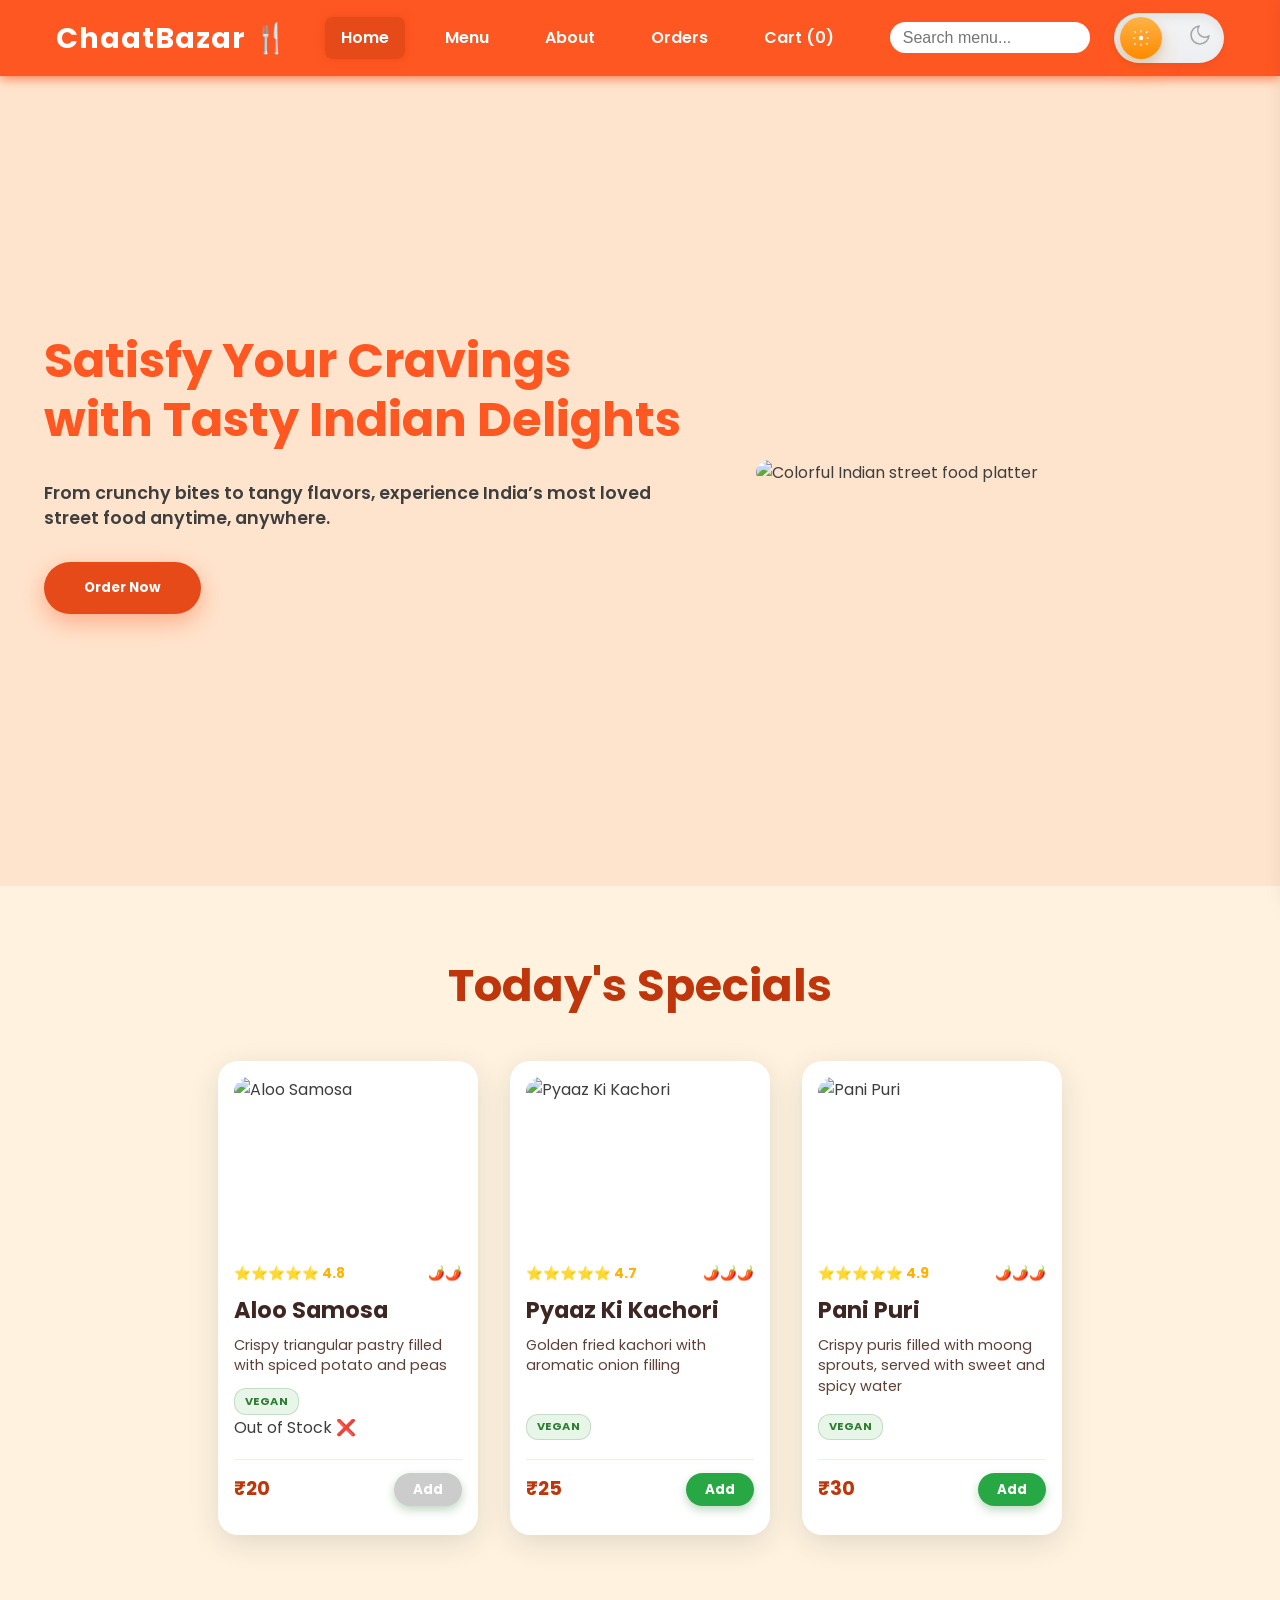
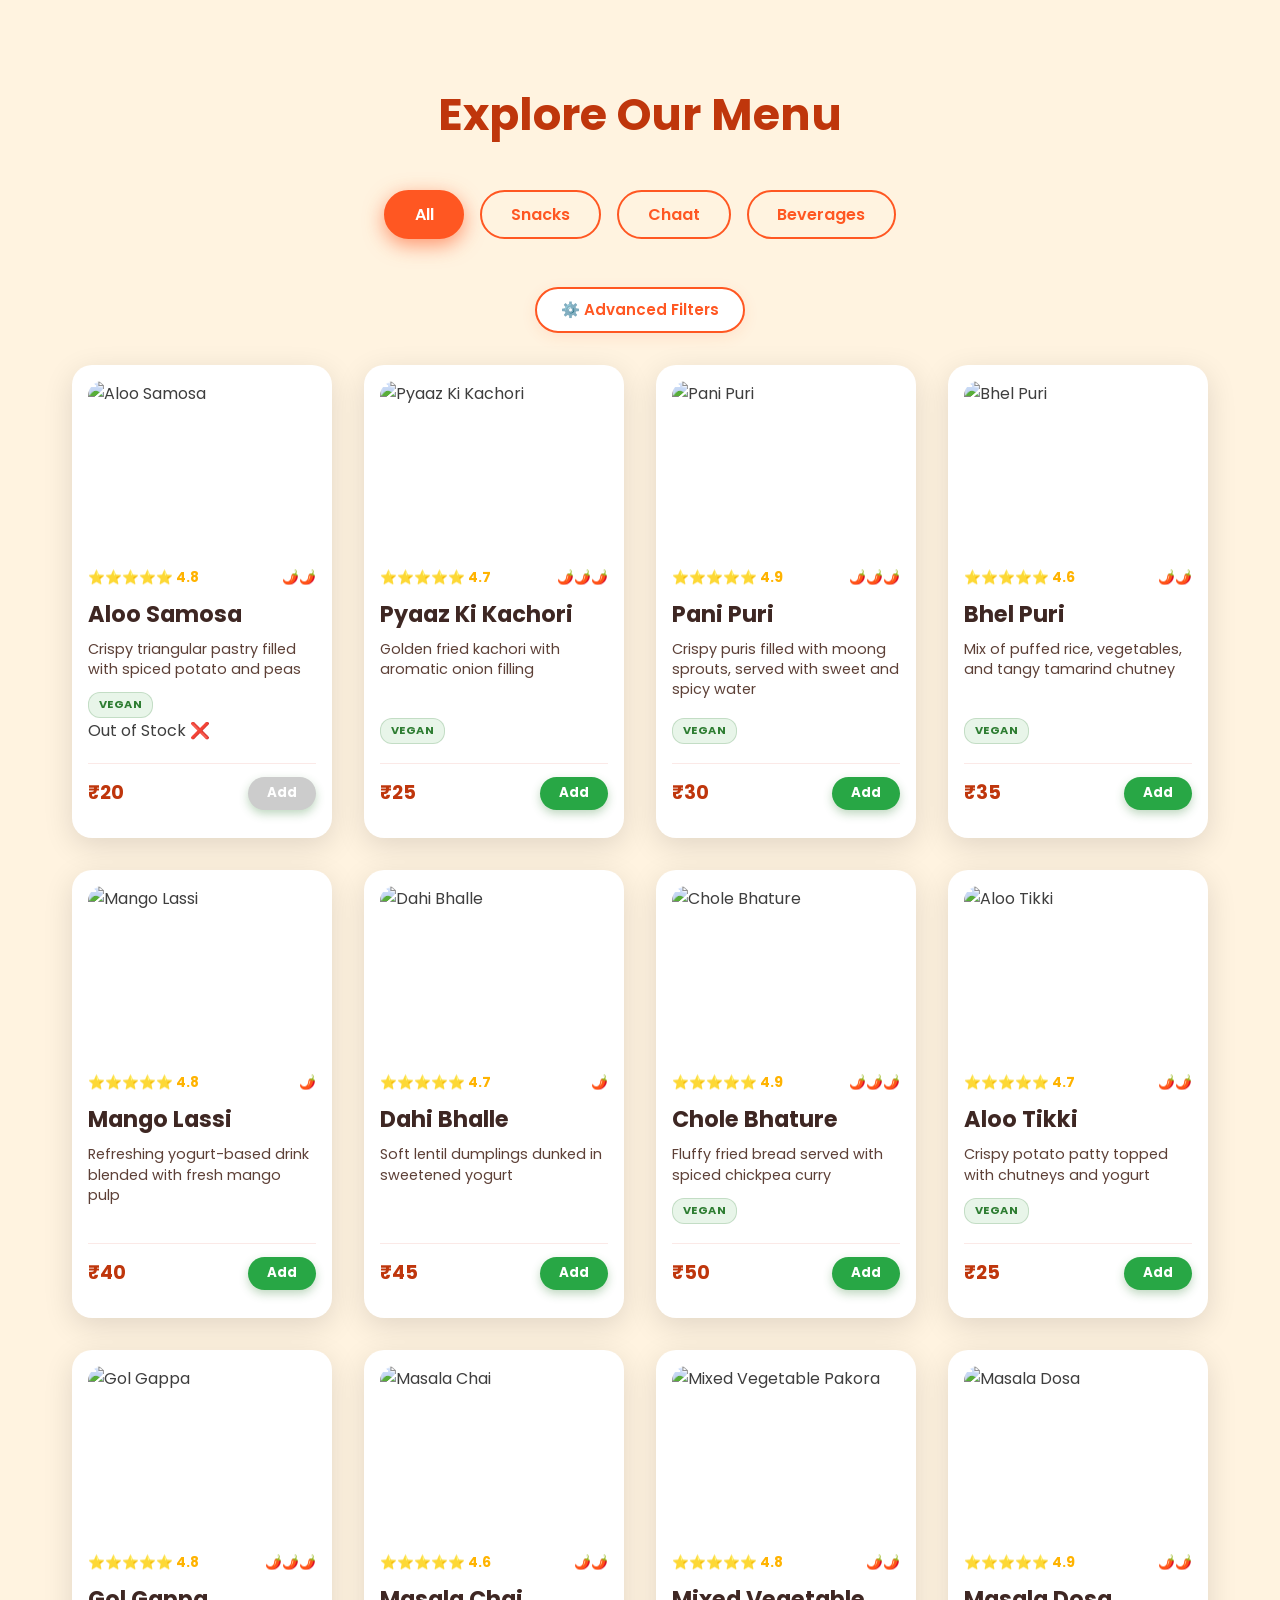
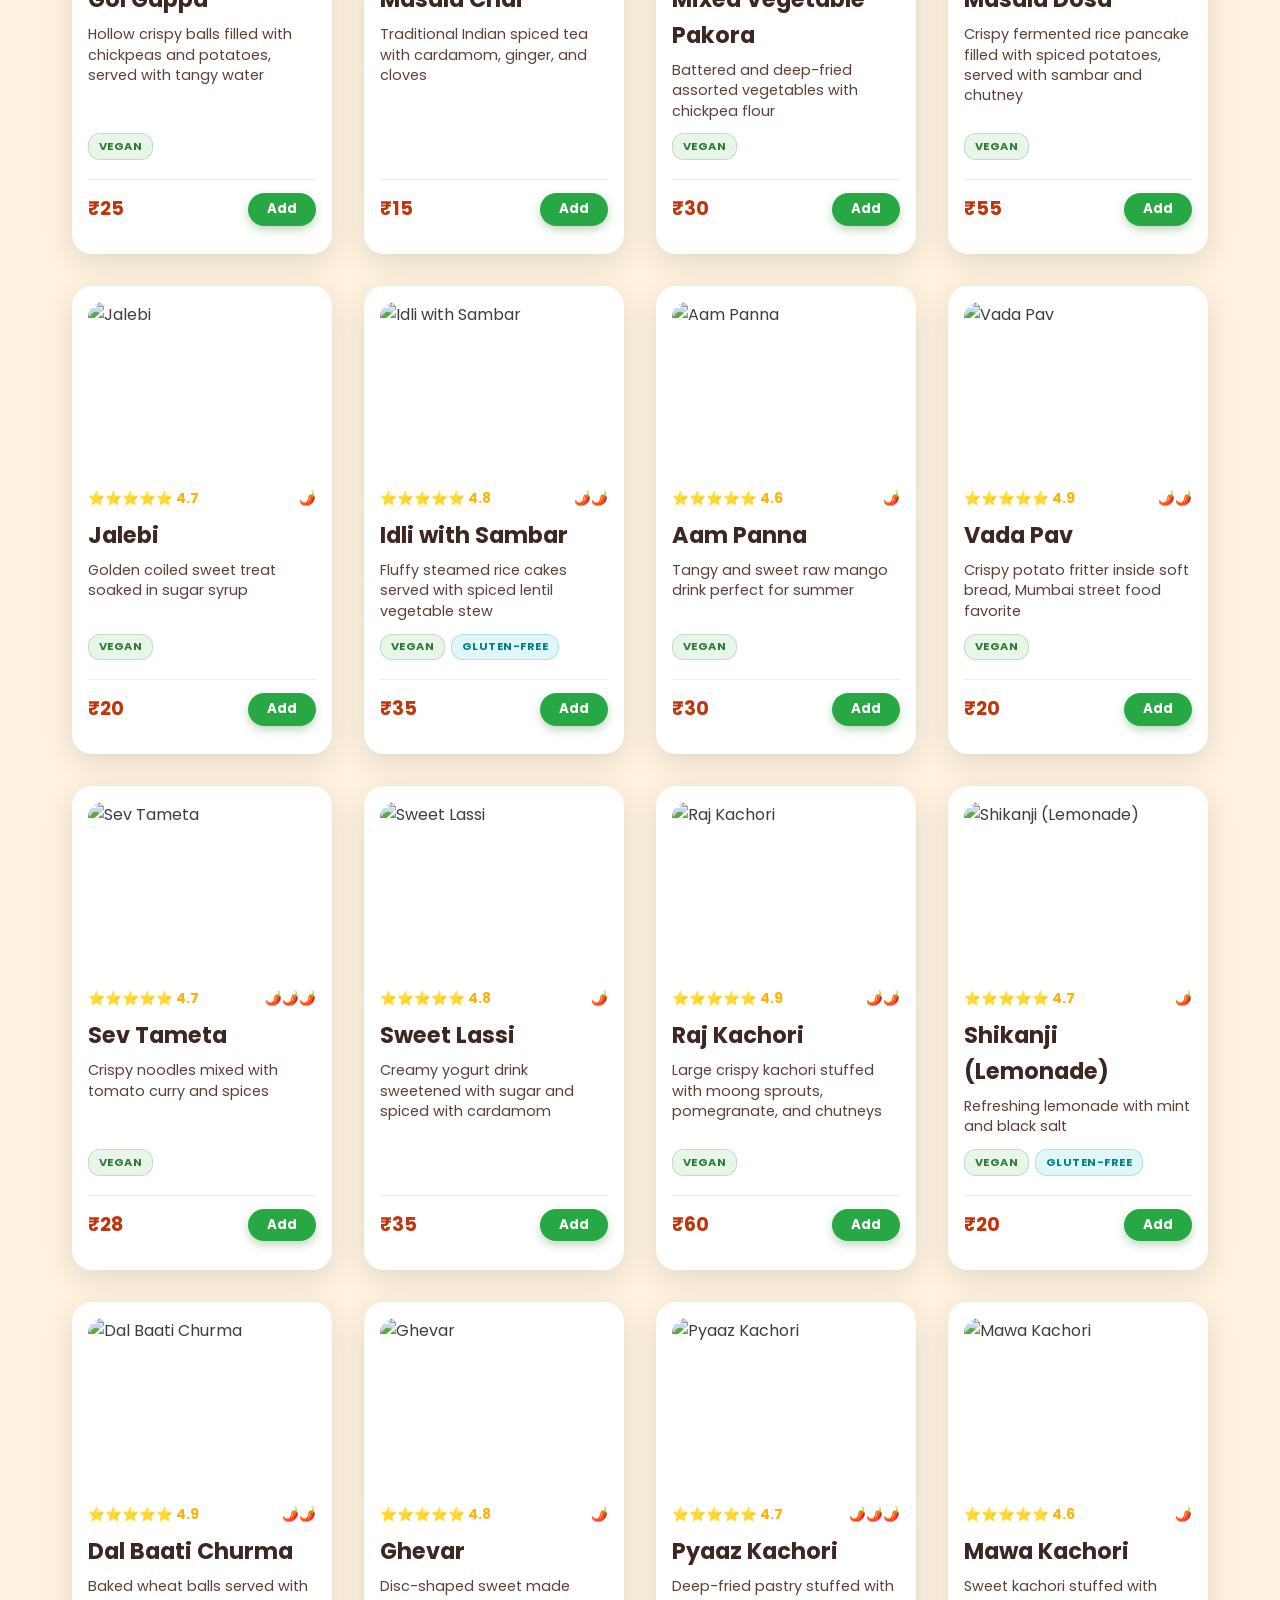
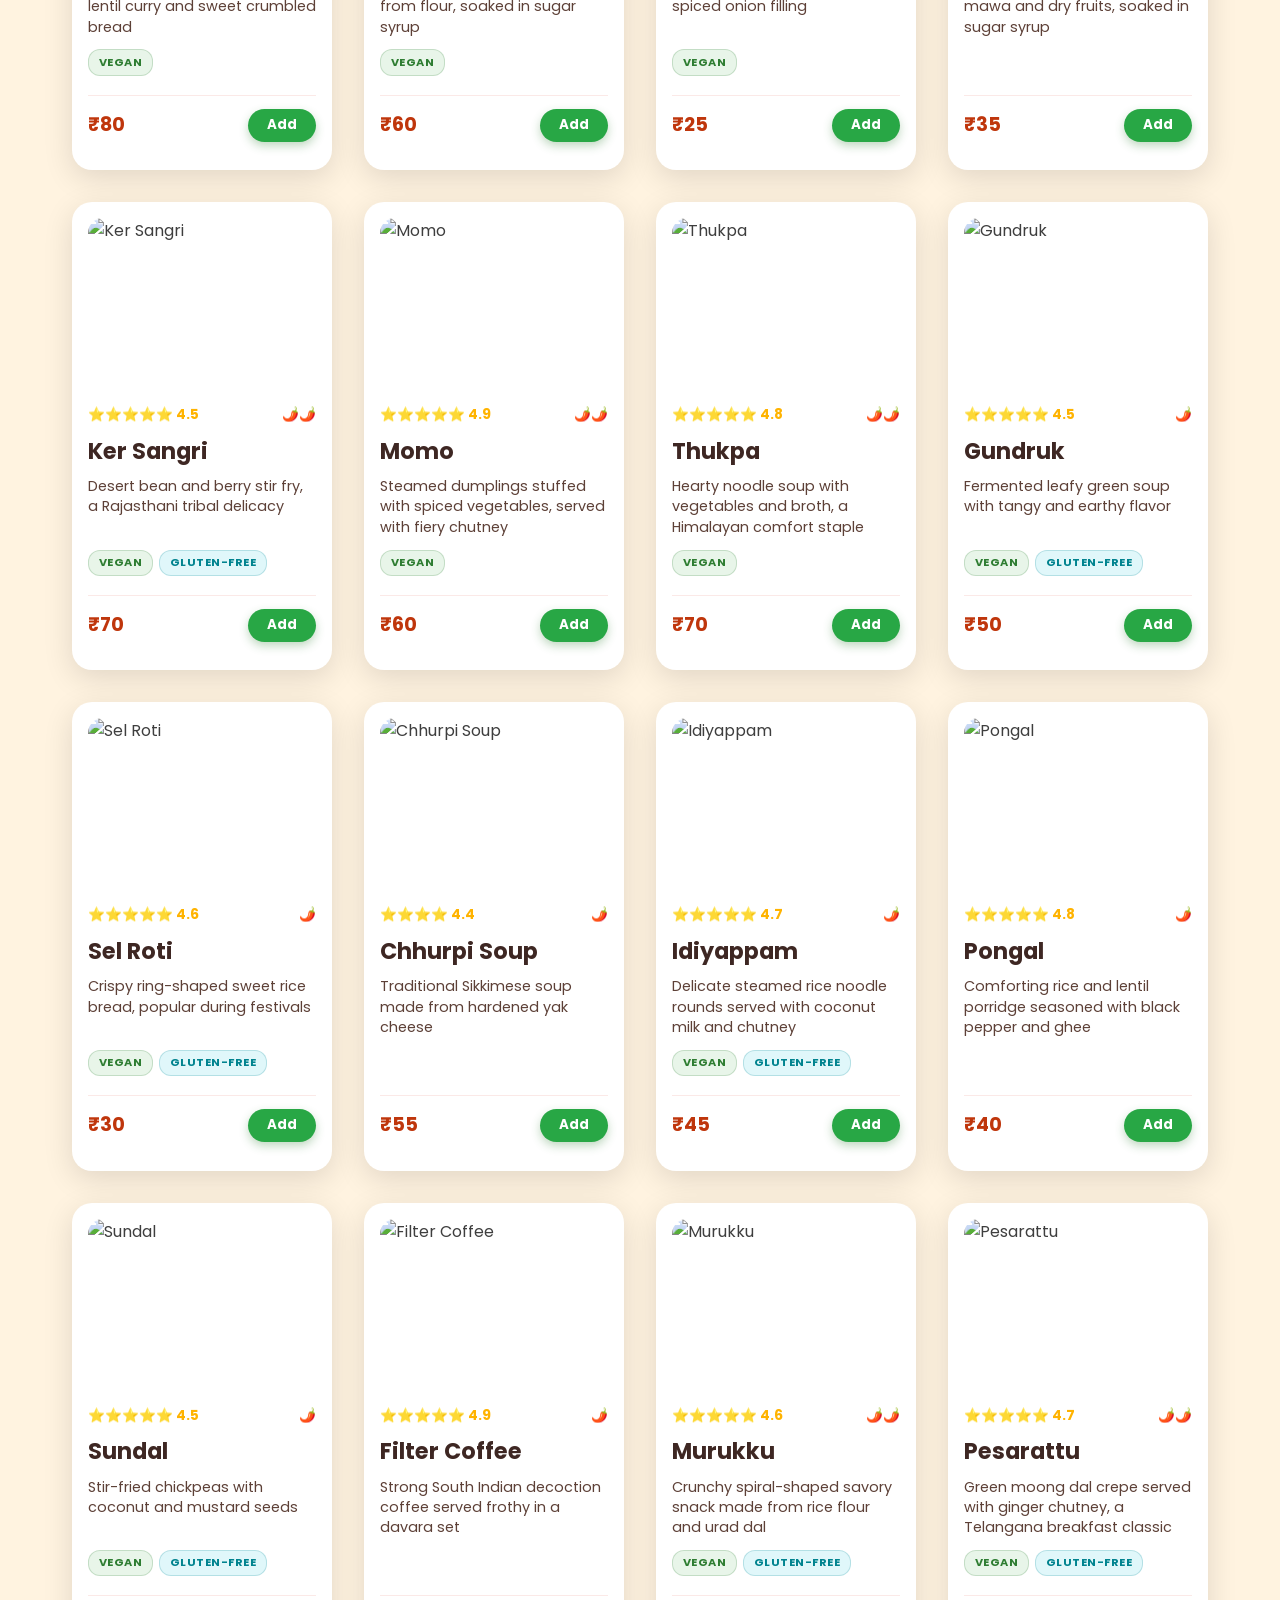
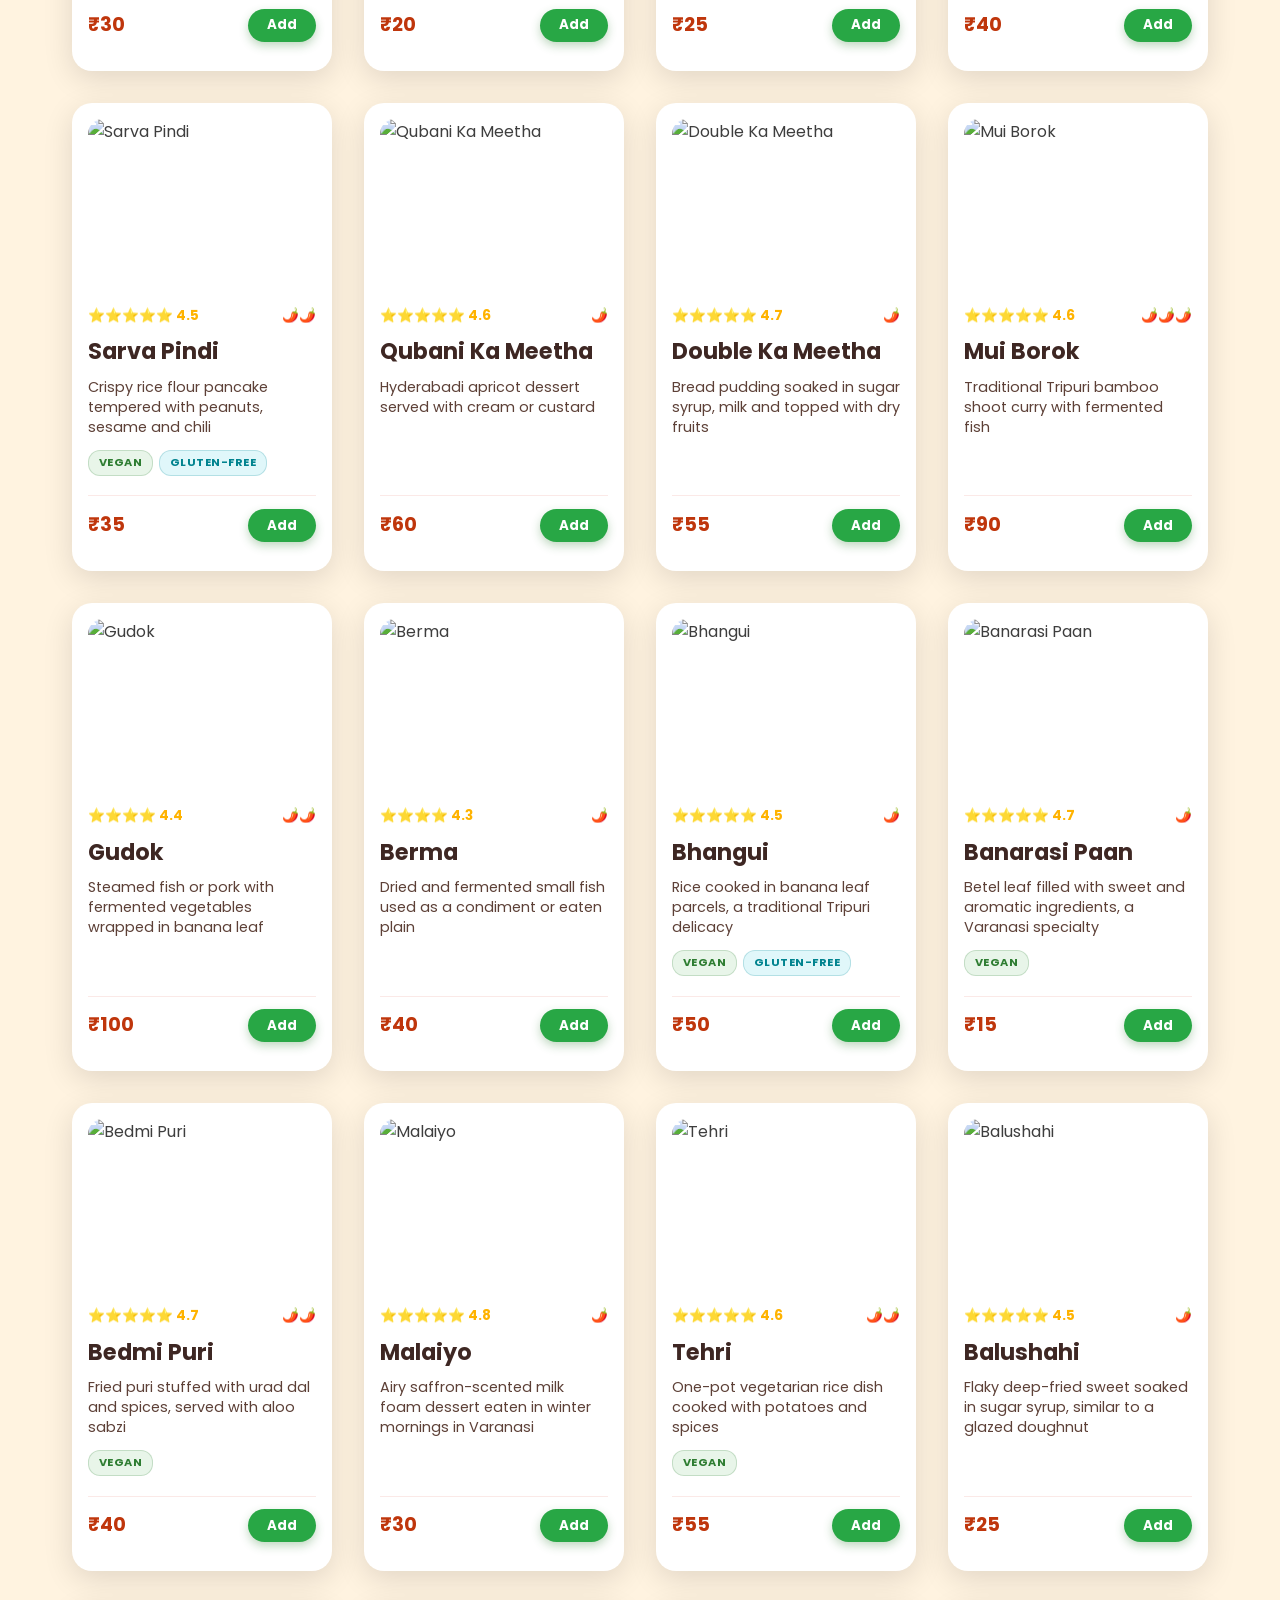
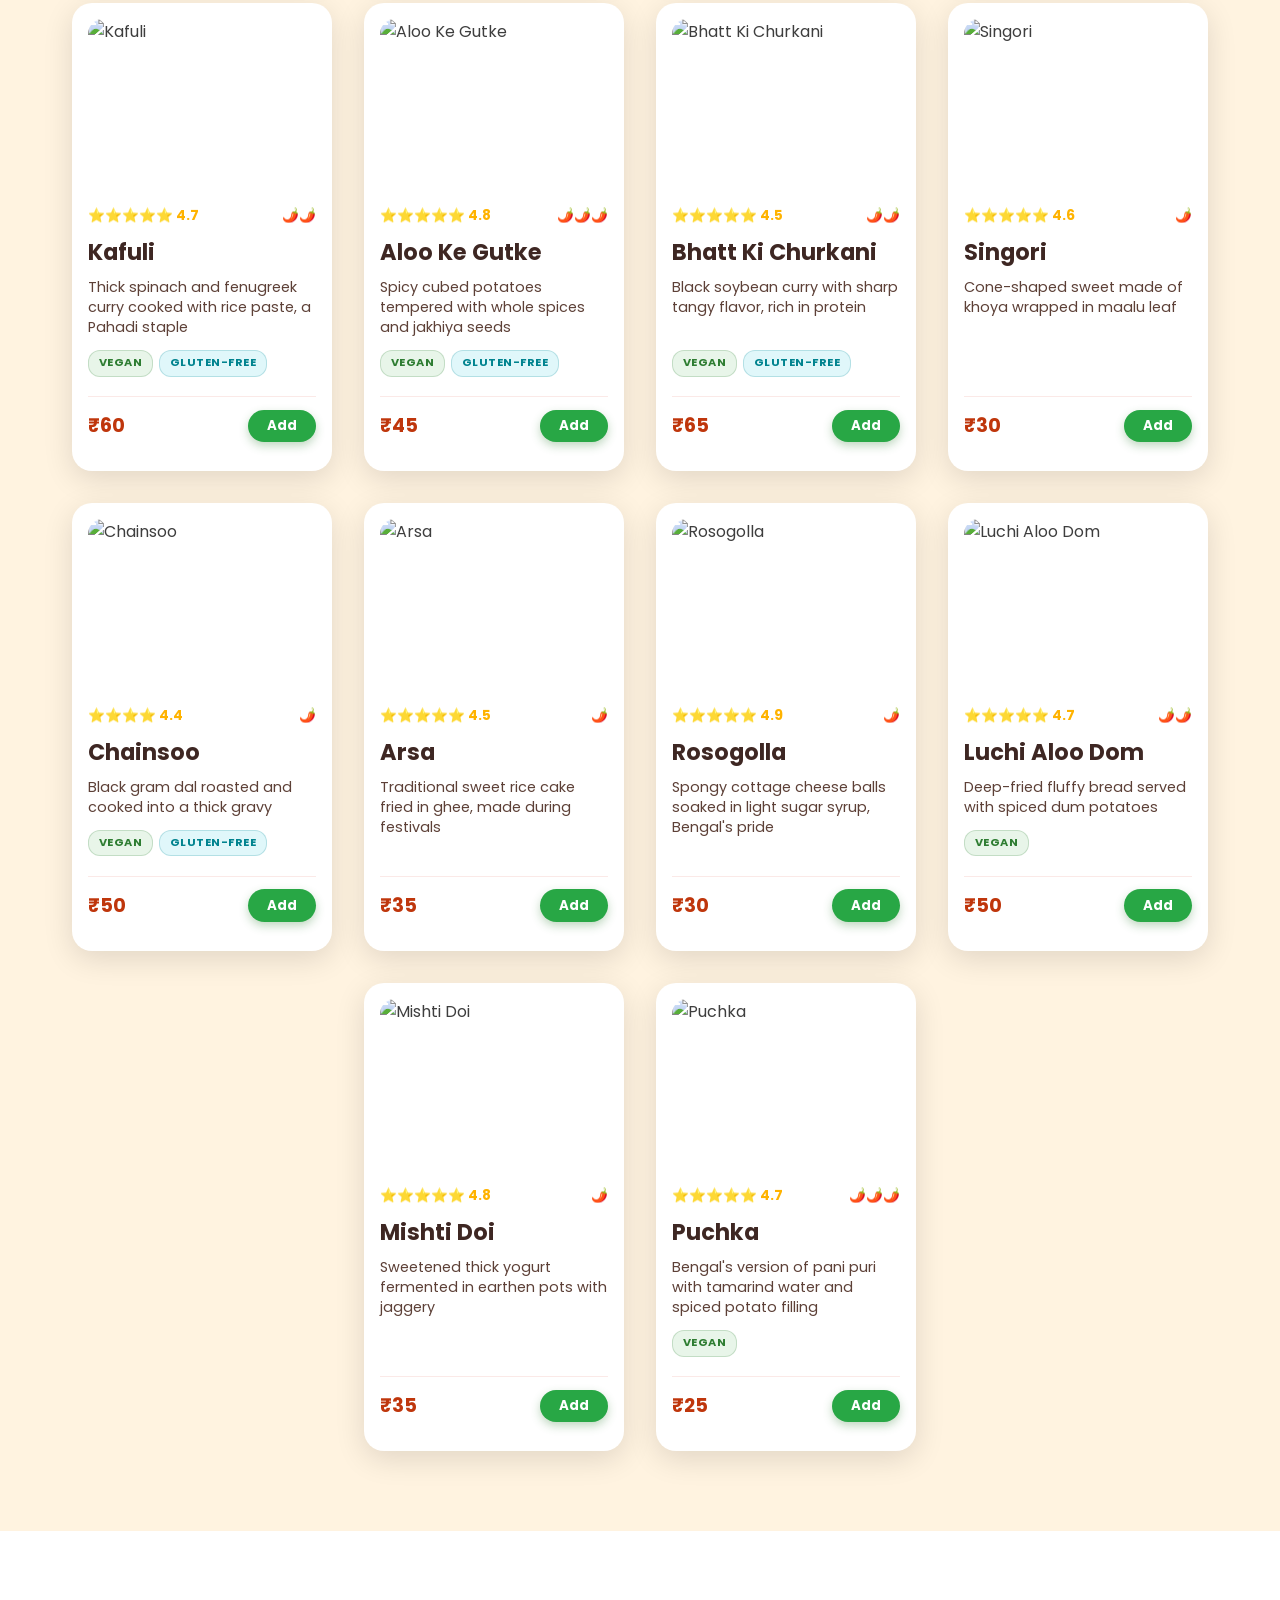
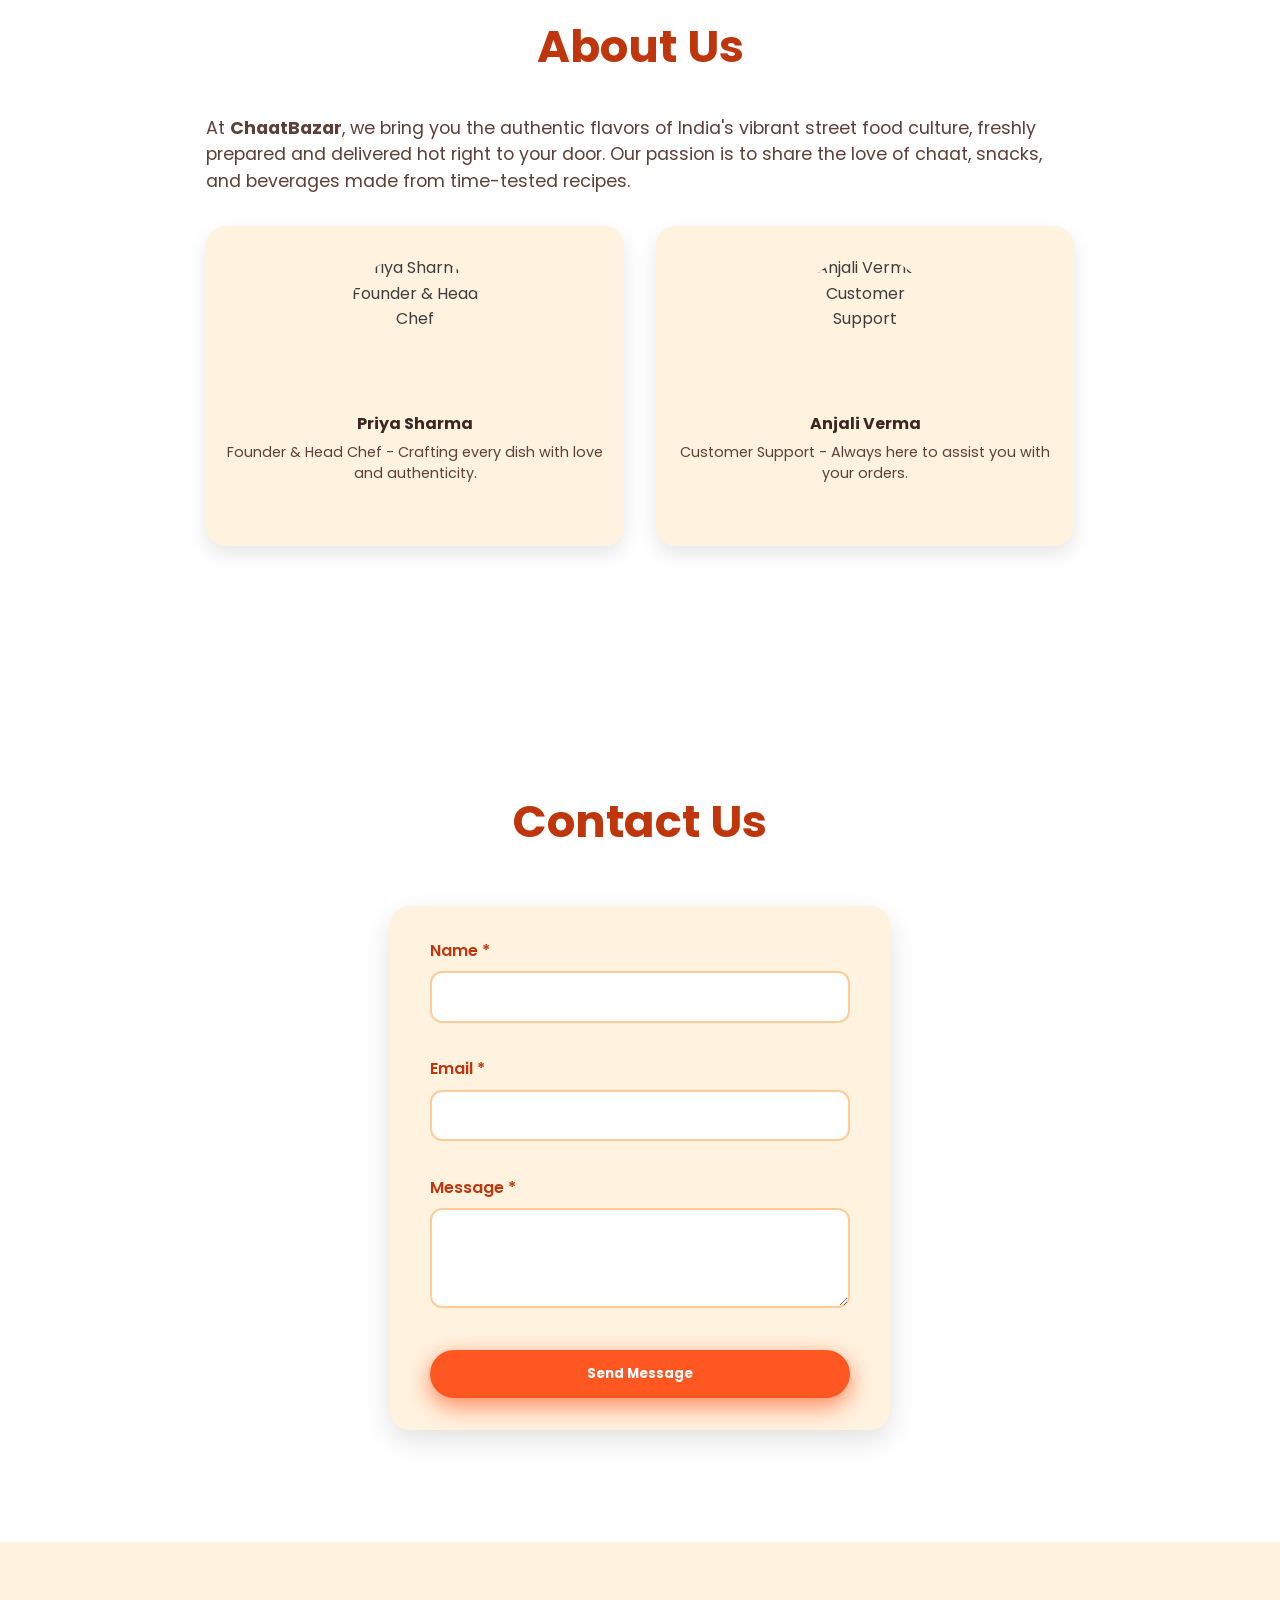
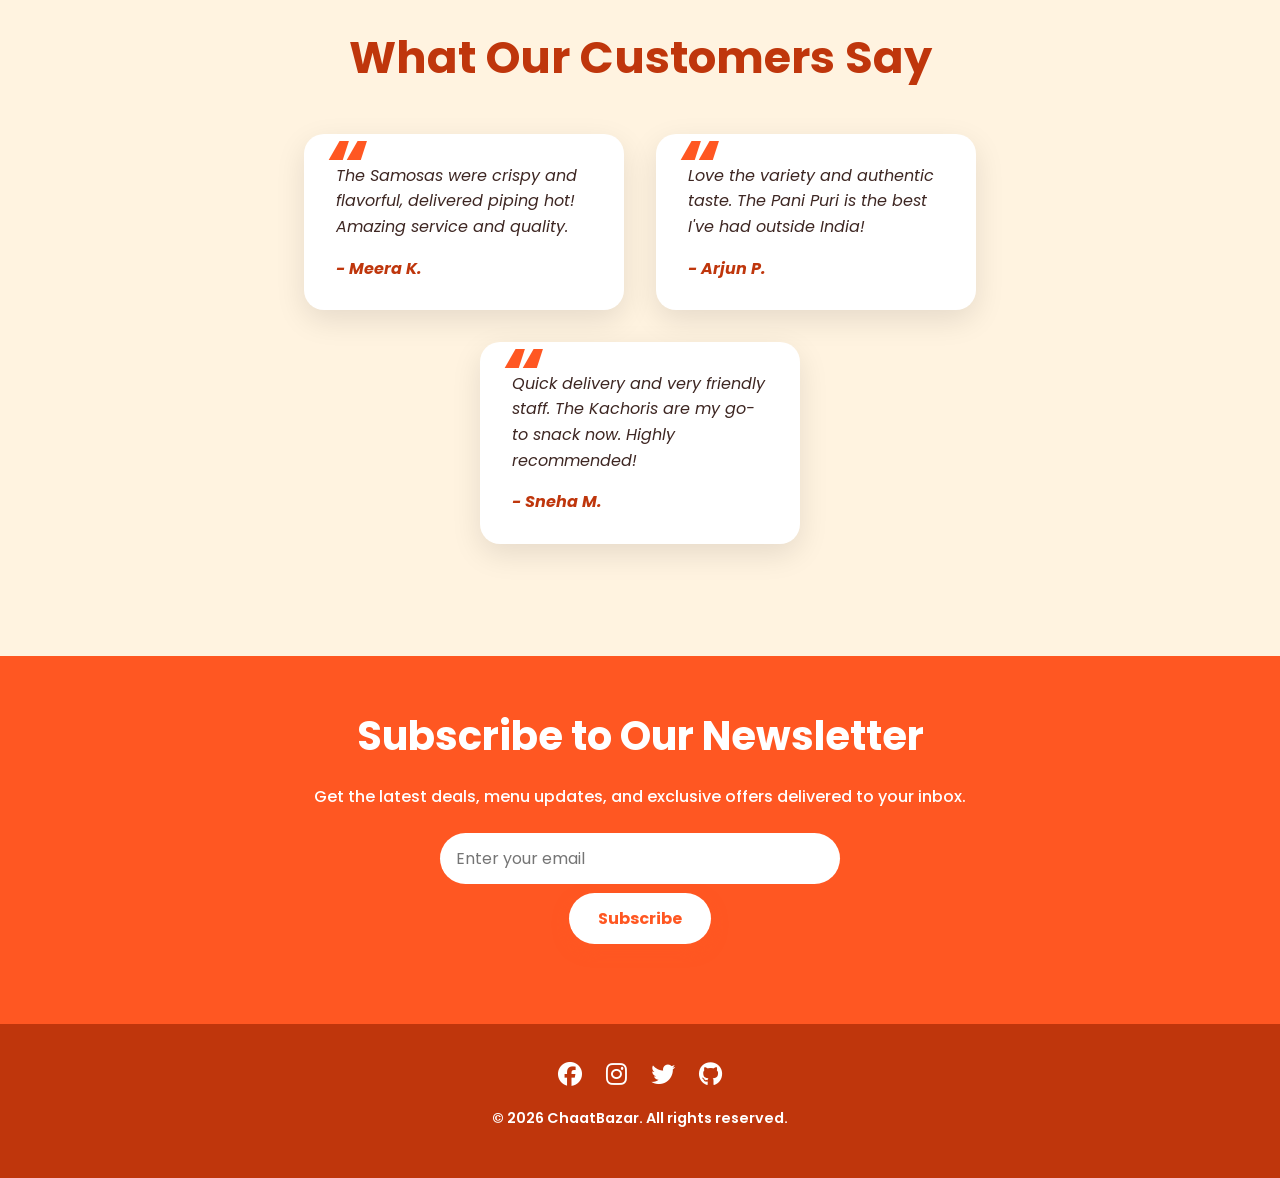
==== index.html @ f1d7cccf "feat: add theme toggle button and functionality for dark/light mode" ====
<!DOCTYPE html>
<html lang="en">
<head>
  <meta charset="UTF-8" />
  <meta name="viewport" content="width=device-width, initial-scale=1" />
  <title>ChaatBazar 🍴 | Authentic Indian Street Food Delivered Hot</title>
  
  <!-- Google Fonts -->
  <link href="https://fonts.googleapis.com/css2?family=Poppins:wght@400;600;700&display=swap" rel="stylesheet" />
  <link rel="stylesheet" href="https://cdnjs.cloudflare.com/ajax/libs/font-awesome/6.5.1/css/all.min.css" />
  <link rel="stylesheet" href="css/style.css">
  <link rel="icon" href="favicon.png" type="image/png" />
</head>
<body>

<!-- Header & Navigation -->
<header>
  <div class="header-inner container" role="banner">
    <a href="#" class="logo" aria-label="ChaatBazar Home">ChaatBazar 🍴</a>
    <nav role="navigation" aria-label="Primary Navigation">
      <a href="#hero" class="nav-link active" tabindex="0">Home</a>
      <div class="dropdown" tabindex="0" aria-haspopup="true" aria-expanded="false">
        <a href="menu.html" class="dropdown-toggle nav-link">Menu</a>
        <div class="dropdown-menu" role="menu" aria-label="Menu Categories">
          <a href="#specials" role="menuitem" tabindex="-1" class="menu-filter" data-filter="Specials">Specials</a>
          <a href="#menu" role="menuitem" tabindex="-1" class="menu-filter" data-filter="Snacks">Snacks</a>
          <a href="#menu" role="menuitem" tabindex="-1" class="menu-filter" data-filter="Chaat">Chaat</a>
          <a href="#menu" role="menuitem" tabindex="-1" class="menu-filter" data-filter="Beverages">Beverages</a>
          <a href="#menu" role="menuitem" tabindex="-1" class="menu-filter" data-filter="All">All</a>
        </div>
      </div>
      <a href="#about" class="nav-link">About</a>
      <a href="orders.html" class="nav-link">Orders</a>
      <a href="#cart-sidebar" class="nav-link" id="cart-open-btn" aria-label="Open Cart">Cart (<span id="cart-count">0</span>)</a>
      <div class="search-bar" role="search">
        <input type="search" placeholder="Search menu..." aria-label="Search menu" id="search-input" autocomplete="off" />
        <button aria-label="Search" id="search-btn"></button>
        <div class="search-suggestions" id="search-suggestions" style="display: none;"></div>
      </div>
  <button id="theme-toggle" class="theme-toggle" aria-pressed="false" title="Toggle theme">
    <span class="theme-knob" aria-hidden="true">
      <!-- Sun icon (visible inside knob when light mode) -->
      <svg width="18" height="18" viewBox="0 0 24 24" fill="none" xmlns="http://www.w3.org/2000/svg" aria-hidden="true">
        <path d="M12 4V2M12 22v-2M4.93 4.93L3.51 3.51M20.49 20.49l-1.42-1.42M4 12H2M22 12h-2M4.93 19.07l-1.42 1.42M20.49 3.51l-1.42 1.42" stroke="#fff" stroke-width="1.4" stroke-linecap="round" stroke-linejoin="round"/>
        <circle cx="12" cy="12" r="3" fill="#fff" />
      </svg>
    </span>
    <span class="theme-icon-moon" aria-hidden="true">
      <!-- Moon outline shown at the right side of the pill -->
      <svg width="24" height="24" viewBox="0 0 24 24" fill="none" xmlns="http://www.w3.org/2000/svg" aria-hidden="true">
        <path d="M21 12.79A9 9 0 1111.21 3 7 7 0 0021 12.79z" stroke="#9aa0a6" stroke-width="1.6" stroke-linecap="round" stroke-linejoin="round"/>
      </svg>
    </span>
  </button>
    </nav>
  </div>
</header>

<!-- Hero Section -->
<section id="hero" class="hero" role="region" aria-label="Hero Section">
  <div class="hero-content">
    <h1>Satisfy Your Cravings with Tasty Indian Delights</h1>
    <p>From crunchy bites to tangy flavors, experience India’s most loved street food anytime, anywhere.</p>
    <button class="btn-primary" id="order-now-btn" aria-haspopup="true" aria-controls="menu">Order Now</button>
  </div>
  <div class="hero-image" aria-hidden="true">
    <img src="img/nbG_img.png" alt="Colorful Indian street food platter" />
  </div>
</section>

<!-- Specials Section -->
<section id="specials" class="specials" role="region" aria-label="Today's Specials">
  <h2 class="section-title">Today's Specials</h2>
  <div class="cards" id="specials-cards">
    <!-- Special cards will be injected here -->
  </div>
</section>

<!-- Recently Viewed Section -->
<section id="recently-viewed" class="recently-viewed" role="region" aria-label="Recently Viewed Items" style="display: none;">
  <h2 class="section-title">Recently Viewed</h2>
  <div class="cards" id="recently-viewed-cards">
    <!-- Recently viewed cards will be injected here -->
  </div>
</section>

<!-- Menu Section -->
<section id="menu" class="menu" role="region" aria-label="Full Menu">
  <h2 class="section-title">Explore Our Menu</h2>
  <div class="filter-buttons" role="toolbar" aria-label="Filter menu categories">
    <button class="filter-btn active" data-filter="All" aria-pressed="true">All</button>
    <button class="filter-btn" data-filter="Snacks" aria-pressed="false">Snacks</button>
    <button class="filter-btn" data-filter="Chaat" aria-pressed="false">Chaat</button>
    <button class="filter-btn" data-filter="Beverages" aria-pressed="false">Beverages</button>
  </div>

  <div class="filter-toggle-container">
    <button class="btn-filter-toggle" id="filter-toggle-btn" aria-expanded="false" aria-controls="advanced-filters">
      <span>⚙️ Advanced Filters</span>
    </button>
  </div>

  <div class="advanced-filters" id="advanced-filters" style="display: none;">
    <div class="filter-grid">
      <!-- Price Range Slider -->
      <div class="filter-group">
        <label for="price-range-slider">Max Price: <span id="price-slider-val">₹100</span></label>
        <input type="range" id="price-range-slider" min="10" max="100" step="5" value="100" aria-valuemin="10" aria-valuemax="100" aria-valuenow="100" />
      </div>

      <!-- Spice Level Selector -->
      <div class="filter-group">
        <label for="spice-level-select">Spice Level</label>
        <select id="spice-level-select">
          <option value="All">All Spice Levels</option>
          <option value="Low">🌶️ Low</option>
          <option value="Medium">🌶️🌶️ Medium</option>
          <option value="High">🌶️🌶️🌶️ High</option>
        </select>
      </div>

      <!-- Rating Selector -->
      <div class="filter-group">
        <label for="rating-select">Minimum Rating</label>
        <select id="rating-select">
          <option value="All">All Ratings</option>
          <option value="4.6">⭐ 4.6+ Stars</option>
          <option value="4.8">⭐⭐ 4.8+ Stars</option>
          <option value="4.9">⭐⭐⭐ 4.9+ Stars</option>
        </select>
      </div>

      <!-- Dietary Preferences -->
      <div class="filter-group dietary-group">
        <label>Dietary Preferences</label>
        <div class="checkbox-container">
          <label class="custom-checkbox">
            <input type="checkbox" id="dietary-vegan" />
            <span class="checkbox-label">🌱 Vegan</span>
          </label>
          <label class="custom-checkbox">
            <input type="checkbox" id="dietary-gf" />
            <span class="checkbox-label">🌾 Gluten-Free</span>
          </label>
        </div>
      </div>
    </div>
    
    <!-- Reset Filters Button -->
    <div class="filter-actions">
      <button class="btn-reset-filters" id="reset-filters-btn">Reset All Filters</button>
    </div>
  </div>
  <div class="cards" id="menu-cards" aria-live="polite" aria-relevant="additions removals">
    <!-- Menu cards injected here -->
  </div>
</section>

<!-- About Section -->
<!-- About Section -->
<section id="about" class="about" role="region" aria-label="About ChaatBazar">
  <div class="container">
    <h2>About Us</h2>
    <p>At <strong>ChaatBazar</strong>, we bring you the authentic flavors of India's vibrant street food culture, freshly prepared and delivered hot right to your door. Our passion is to share the love of chaat, snacks, and beverages made from time-tested recipes.</p>

    <div class="team" aria-label="Meet our team">

      <article class="team-member" tabindex="0">
        <div class="team-member-inner">

          <div class="team-member-front">
            <img src="https://randomuser.me/api/portraits/women/68.jpg" alt="Priya Sharma - Founder & Head Chef" />
            <h4>Priya Sharma</h4>
            <p>Founder & Head Chef - Crafting every dish with love and authenticity.</p>
          </div>

          <div class="team-member-back">
            <h4>About Priya</h4>
            <p>10+ years of culinary expertise specializing in authentic Indian street food and handcrafted signature recipes.</p>
          </div>

        </div>
      </article>

      <article class="team-member" tabindex="0">
        <div class="team-member-inner">

          <div class="team-member-front">
            <img src="https://randomuser.me/api/portraits/women/45.jpg" alt="Anjali Verma - Customer Support" />
            <h4>Anjali Verma</h4>
            <p>Customer Support - Always here to assist you with your orders.</p>
          </div>

          <div class="team-member-back">
            <h4>About Anjali</h4>
            <p>Ensures smooth customer experience, quick assistance, and seamless order support from start to finish.</p>
          </div>

        </div>
      </article>

    </div>
  </div>
</section>

<!-- Contact Section -->
<section class="contact" role="region" aria-label="Contact Us">
  <div class="container">
    <h2>Contact Us</h2>
    <form class="contact-form" id="contact-form" novalidate aria-label="Contact Form">
      <label for="name">Name <span class="required">*</span></label>
      <input type="text" id="name" name="name" required aria-required="true" minlength="2" />
      <div class="error-msg" id="error-name" aria-live="assertive"></div>

      <label for="email">Email <span class="required">*</span></label>
      <input type="email" id="email" name="email" required aria-required="true" />
      <div class="error-msg" id="error-email" aria-live="assertive"></div>

      <label for="message">Message <span class="required">*</span></label>
      <textarea id="message" name="message" required aria-required="true" minlength="10"></textarea>
      <div class="error-msg" id="error-message" aria-live="assertive"></div>

      <div class="form-success-msg" id="form-success" role="alert" aria-live="polite" style="display:none;">
        Your message has been sent. We'll get back to you soon.
      </div>
      <button type="submit" class="btn-submit">Send Message</button>
    </form>
  </div>
</section>

<!-- Testimonials -->
<section class="testimonials" role="region" aria-label="Customer Testimonials">
  <h2 class="section-title">What Our Customers Say</h2>
  <div class="testimonial-cards">
    <blockquote class="testimonial" tabindex="0">
      <p>The Samosas were crispy and flavorful, delivered piping hot! Amazing service and quality.</p>
      <cite class="author">- Meera K.</cite>
    </blockquote>
    <blockquote class="testimonial" tabindex="0">
      <p>Love the variety and authentic taste. The Pani Puri is the best I've had outside India!</p>
      <cite class="author">- Arjun P.</cite>
    </blockquote>
    <blockquote class="testimonial" tabindex="0">
      <p>Quick delivery and very friendly staff. The Kachoris are my go-to snack now. Highly recommended!</p>
      <cite class="author">- Sneha M.</cite>
    </blockquote>
  </div>
</section>

<!-- Newsletter Signup -->
<section class="newsletter" role="region" aria-label="Newsletter Signup">
  <h2>Subscribe to Our Newsletter</h2>
  <p>Get the latest deals, menu updates, and exclusive offers delivered to your inbox.</p>
  <form class="newsletter-form" id="newsletter-form" aria-label="Newsletter subscription form">
    <input type="email" id="newsletter-email" name="newsletter-email" placeholder="Enter your email" required aria-required="true" />
    <button type="submit" aria-label="Subscribe to newsletter">Subscribe</button>
  </form>
</section>

<!-- Cart Sidebar -->
<aside id="cart-sidebar" role="region" aria-label="Shopping Cart" aria-hidden="true">
  <div id="cart-header">
    Your Cart
    <button id="cart-close" aria-label="Close Cart">&times;</button>
  </div>
  <div id="cart-items" tabindex="0" aria-live="polite" aria-relevant="additions removals">
    <!-- Cart items injected here -->
  </div>
  <div id="cart-footer">
    <span id="cart-total">Total: ₹0</span>
    <button id="checkout-btn" disabled>Checkout</button>
  </div>
</aside>

<!-- Footer -->
<footer>
  <div class="social-icons">
    <a href="https://facebook.com" target="_blank" rel="noopener noreferrer" aria-label="Facebook"><i class="fa-brands fa-facebook"></i></a>
    <a href="https://instagram.com" target="_blank" rel="noopener noreferrer" aria-label="Instagram"><i class="fa-brands fa-instagram"></i></a>
    <a href="https://twitter.com" target="_blank" rel="noopener noreferrer" aria-label="Twitter"><i class="fa-brands fa-twitter"></i></a>
    <a href="https://github.com" target="_blank" rel="noopener noreferrer" aria-label="GitHub"><i class="fa-brands fa-github"></i></a>
  </div>
  <p>© 2026 ChaatBazar. All rights reserved.</p>
</footer>

<div id="toast-notification" class="toast-notification"></div>
<script src="js/cart-manager.js"></script>
<script src="js/recently-viewed.js"></script>
<script src="js/delivery-tracker.js"></script>
<script src="js/geolocation.js"></script>
<script src="js/sanitization.js"></script>
<script src="js/loyalty.js"></script>
<script src="js/main.js"></script>
</body>
</html>
---- css/style.css ----
@font-face {
  font-family: 'Poppins';
  src: url('../fonts/Poppins-Light.ttf') format('truetype');
  font-weight: 300;
}
@font-face {
  font-family: 'Poppins';
  src: url('../fonts/Poppins-Bold.ttf') format('truetype');
  font-weight: 700;
}
@font-face {
  font-family: 'Poppins';
  src: url('../fonts/Poppins-Regular.ttf') format('truetype');
  font-weight: 500;
}
    * {
      margin: 0; padding: 0; box-sizing: border-box;
    }
    html {
      scroll-behavior: smooth;
    }
    body {
      font-family: 'Poppins', sans-serif;
      background: #fff8f0;
      color: #3e3e3e;
      line-height: 1.6;
      font-size: 16px;
      overflow-x: hidden;
    }
    a {
      text-decoration: none;
      color: inherit;
    }
    img {
      max-width: 100%;
      display: block;
      border-radius: 12px;
    }
    button {
      cursor: pointer;
      font-family: inherit;
    }

    /* ===== Container ===== */
    .container {
      max-width: 1200px;
      margin: 0 auto;
      padding: 0 1rem;
    }

    /* ===== Toast Notification ===== */

.toast-notification {
  position: fixed;
  top: 90px;
  left: 50%;
  transform: translateX(-50%) translateY(-20px);

  background: linear-gradient(135deg, #ff7a00, #ff9a3c);
  color: #fff;

  padding: 14px 24px;
  border-radius: 14px;

  font-size: 15px;
  font-weight: 600;

  min-width: 280px;
  text-align: center;

  box-shadow: 0 10px 25px rgba(0,0,0,0.18);

  opacity: 0;
  transition: all 0.35s ease;

  z-index: 9999;
  pointer-events: none;

  border: 1px solid rgba(255,255,255,0.2);
  backdrop-filter: blur(8px);
}

.toast-notification.show {
  opacity: 1;
  transform: translateX(-50%) translateY(0);
}

/* ===== Mobile Responsive ===== */

@media (max-width: 600px) {
  .toast-notification {
    width: calc(100% - 32px);
    min-width: unset;

    left: 16px;
    right: 16px;

    transform: translateY(-20px);

    font-size: 14px;
    padding: 12px 16px;
  }

  .toast-notification.show {
    transform: translateY(0);
  }
}

/* Cart Count Bounce */

.cart-bounce {
  animation: cartBounce 0.4s ease;
}

@keyframes cartBounce {
  0% {
    transform: scale(1);
  }

  50% {
    transform: scale(1.3);
  }

  100% {
    transform: scale(1);
  }
}

    /* ===== Header ===== */
    header {
      position: sticky;
      top: 0;
      z-index: 1000;
      background: #ff5722;
      box-shadow: 0 3px 10px rgb(255 87 34 / 0.7);
      user-select: none;
    }
    .header-inner {
      max-width: 1200px;
      margin: 0 auto;
      padding: 0.8rem 1rem;
      display: flex;
      align-items: center;
      justify-content: space-between;
    }
    .logo {
      font-weight: 700;
      font-size: 1.8rem;
      color: #fff;
      letter-spacing: 1px;
      user-select: none;
    }
    nav {
      display: flex;
      align-items: center;
      gap: 1.5rem;
      font-weight: 600;
    }
    nav a {
      color: white;
      padding: 0.5rem 1rem;
      border-radius: 8px;
      transition: background 0.3s ease;
    }
    nav a:hover,
    nav a.active {
      background: #e64a19;
      box-shadow: 0 0 8px rgb(230 74 25 / 0.8);
    }

    /* ===== Dropdown Nav ===== */
    .dropdown {
      position: relative;
    }
    .dropdown-toggle {
      display: flex;
      align-items: center;
      gap: 0.3rem;
      user-select: none;
    }
    .dropdown-toggle::after {
      content: "▼";
      font-size: 0.6rem;
      color: white;
    }
    .dropdown-menu {
      position: absolute;
      top: 2.8rem;
      left: 0;
      background: #ff5722;
      border-radius: 8px;
      min-width: 140px;
      box-shadow: 0 6px 20px rgb(0 0 0 / 0.3);
      opacity: 0;
      visibility: hidden;
      transform: translateY(10px);
      transition: all 0.3s ease;
      z-index: 10;
    }
    .dropdown-menu a {
      display: block;
      padding: 0.6rem 1rem;
      color: white;
      font-weight: 600;
      border-radius: 8px;
      transition: background 0.3s ease;
    }
    .dropdown-menu a:hover {
      background: #e64a19;
    }
    .dropdown:hover .dropdown-menu,
    .dropdown:focus-within .dropdown-menu {
      opacity: 1;
      visibility: visible;
      transform: translateY(0);
    }

    /* ===== Search Bar ===== */
    .search-bar {
      position: relative;
      margin-left: 1rem;
    }
    .search-bar input {
      padding: 0.4rem 1.8rem 0.4rem 0.8rem;
      border-radius: 20px;
      border: none;
      outline: none;
      font-size: 1rem;
      transition: box-shadow 0.3s ease;
      width: 200px;
    }
    .search-bar input:focus {
      box-shadow: 0 0 10px #ff5722;
    }
    .search-bar button {
      position: absolute;
      right: 6px;
      top: 50%;
      transform: translateY(-50%);
      border: none;
      background: transparent;
      color: #ff5722;
      font-size: 1.2rem;
      user-select: none;
    }

    /* ===== Hero Section ===== */
    .hero {
      background: rgb(255, 228, 205);
      padding: 5rem 1rem 6rem;
      display: flex;
      justify-content: center;
      align-items: center;
      gap: 4.5rem;
      flex-wrap: wrap;
      height: 90vh;
    }
    .hero-content {
      flex: 1 1 400px;
      max-width: 640px;
    }
    .hero-content h1 {
      color: #ff5722;
      font-size: 3rem;
      font-weight: 700;
      margin-bottom: 2rem;
      user-select: none;
      line-height: 3.7rem;
    }
    .hero-content p {
      font-size: 1.1rem;
      margin-bottom: 2rem;
      font-weight: 600;
      user-select: text;
      line-height: 1.4;
    }
    .btn-primary {
      background: #e64a19;
      color: white;
      font-weight: 700;
      padding: 1rem 2.5rem;
      border-radius: 50px;
      box-shadow: 0 8px 25px rgb(255 87 34 / 0.4);
      border: none;
      transition: background 0.3s ease, color 0.3s ease;
      user-select: none;
    }
    .btn-primary:hover {
      background: #ff6333;
      color: #fff;
      box-shadow: 0 10px 30px rgb(230 74 25 / 0.6);
    }
    .hero-image {
      flex: 1 1 400px;
      max-width: 480px;
      border-radius: 25px;
      overflow: hidden;
    }
    .hero-image img {
      width: 100%;
      height: auto;
      display: block;
      user-select: none;
    }

    /* ===== Specials & Menu Section ===== */
    section.specials,
    section.menu,
    section.recently-viewed {
      padding: 4rem 1rem 5rem;
      background: #fff3e0;
    }
    .section-title {
      text-align: center;
      font-size: 2.8rem;
      font-weight: 700;
      color: #bf360c;
      margin-bottom: 2.5rem;
      user-select: none;
    }
    .cards {
      display: flex;
      flex-wrap: wrap;
      gap: 2rem;
      justify-content: center;
    }
    .menu-container {
      display: grid;
      grid-template-columns: repeat(auto-fill, minmax(260px, 1fr));
      gap: 2rem;
      justify-content: center;
      justify-items: center;
      width: 100%;
      margin-top: 2rem;
    }
    .card {
      background: white;
      border-radius: 20px;
      box-shadow: 0 8px 30px rgb(0 0 0 / 0.12);
      width: 260px;
      display: flex;
      flex-direction: column;
      align-items: center;
      padding: 1rem 1rem 1.8rem;
      transition: transform 0.3s ease, box-shadow 0.3s ease;
      user-select: none;
      cursor: default;
    }
    .card:hover {
      transform: translateY(-8px);
      box-shadow: 0 15px 35px rgb(0 0 0 / 0.2);
    }
    .add-btn{
      background-color: green;
      padding: 3px 8px;
      border-radius: 15px;
      color: white;
      border: none;
    }
    .card img {
      border-radius: 15px;
      width: 250px;
      height: 170px;
      object-fit: cover;
      margin-bottom: 1rem;
      pointer-events: none;
      user-select: none;
    }
    .card h3 {
      font-size: 1.4rem;
      font-weight: 700;
      margin-bottom: 0.6rem;
      color: #3e2723;
      user-select: text;
    }
    .card p.price {
      font-weight: 600;
      color: #bf360c;
      margin-bottom: 1rem;
      user-select: text;
    }
    .card p.description {
      font-size: 0.9rem;
      color: #5d4037;
      margin-bottom: 1.3rem;
      text-align: center;
      user-select: text;
    }
    .btn-add {
      background: #ff5722;
      color: white;
      border-radius: 40px;
      padding: 0.5rem 1.8rem;
      border: none;
      font-weight: 700;
      font-size: 1rem;
      box-shadow: 0 6px 15px rgb(255 87 34 / 0.6);
      user-select: none;
      transition: background 0.3s ease;
    }
    .btn-add:hover {
      background: #e64a19;
      box-shadow: 0 8px 20px rgb(230 74 25 / 0.8);
    }

    /* ===== Menu Filters ===== */
    .filter-buttons {
      display: flex;
      justify-content: center;
      gap: 1rem;
      margin-bottom: 3rem;
      flex-wrap: wrap;
      user-select: none;
    }
    .filter-btn {
      background: #fff3e0;
      border: 2px solid #ff5722;
      color: #ff5722;
      padding: 0.6rem 1.8rem;
      border-radius: 50px;
      font-weight: 600;
      font-size: 1rem;
      transition: all 0.3s ease;
    }
    .filter-btn.active,
    .filter-btn:hover {
      background: #ff5722;
      color: white;
      box-shadow: 0 6px 20px rgb(255 87 34 / 0.6);
    }

    /* ===== Cart Sidebar ===== */
    #cart-sidebar {
      position: fixed;
      top: 0;
      right: -400px;
      width: 380px;
      height: 100vh;
      background: #fff3e0;
      box-shadow: -6px 0 25px rgb(0 0 0 / 0.25);
      transition: right 0.4s ease;
      display: flex;
      flex-direction: column;
      z-index: 1500;
      user-select: none;
    }
    #cart-sidebar.open {
      right: 0;
    }
    #cart-header {
      background: #ff5722;
      color: white;
      padding: 1.3rem 1.5rem;
      font-weight: 700;
      font-size: 1.4rem;
      display: flex;
      justify-content: space-between;
      align-items: center;
    }
    #cart-close {
      background: transparent;
      border: none;
      color: white;
      font-size: 1.6rem;
      font-weight: 900;
      cursor: pointer;
      user-select: none;
    }
    #cart-items {
      flex-grow: 1;
      overflow-y: auto;
      padding: 1rem 1.5rem;
    }
    .cart-item {
      display: flex;
      gap: 1rem;
      margin-bottom: 1.4rem;
      border-radius: 15px;
      background: white;
      box-shadow: 0 6px 18px rgb(0 0 0 / 0.1);
      padding: 1rem;
      align-items: center;
    }
    .cart-item img {
      width: 80px;
      height: 60px;
      border-radius: 12px;
      object-fit: cover;
      user-select: none;
    }
    .cart-item-info {
      flex: 1;
      user-select: text;
    }
    .cart-item-info h4 {
      font-weight: 700;
      color: #3e2723;
      margin-bottom: 0.3rem;
    }
    .cart-item-info p {
      color: #5d4037;
      font-size: 0.9rem;
      margin-bottom: 0.5rem;
    }
    .qty-controls {
      display: flex;
      gap: 0.4rem;
      align-items: center;
      font-weight: 700;
      user-select: none;
    }
    .qty-controls button {
      background: #ff5722;
      color: white;
      border: none;
      padding: 0.3rem 0.7rem;
      font-size: 1.1rem;
      border-radius: 5px;
      transition: background 0.3s ease;
      cursor: pointer;
    }
    .qty-controls button:hover {
      background: #e64a19;
    }
    .qty-controls span {
      min-width: 24px;
      text-align: center;
      font-size: 1rem;
      user-select: none;
    }
    .cart-item-remove {
      background: transparent;
      border: none;
      color: #bf360c;
      font-weight: 700;
      cursor: pointer;
      font-size: 0.95rem;
      user-select: none;
      transition: color 0.3s ease;
    }
    .cart-item-remove:hover {
      color: #e64a19;
    }
    #cart-footer {
      padding: 1rem 1.5rem;
      border-top: 2px solid #ff5722;
      font-weight: 700;
      font-size: 1.3rem;
      color: #bf360c;
      display: flex;
      justify-content: space-between;
      align-items: center;
    }
    #checkout-btn {
      background: #ff5722;
      border: none;
      padding: 0.7rem 2rem;
      border-radius: 50px;
      font-weight: 700;
      color: white;
      box-shadow: 0 8px 25px rgb(255 87 34 / 0.7);
      transition: background 0.3s ease;
      user-select: none;
    }
    #checkout-btn:hover:not(:disabled) {
      background: #e64a19;
      box-shadow: 0 10px 30px rgb(230 74 25 / 0.9);
    }
    #checkout-btn:disabled {
      background: #ffb399;
      cursor: not-allowed;
      box-shadow: none;
    }

    /* ===== About Section ===== */
    section.about {
      padding: 5rem 1rem 7rem;
      background: white;
      color: #3e3e3e;
      user-select: text;
    }
    .about .container {
      max-width: 900px;
      margin: 0 auto;
    }
    .about h2 {
      font-size: 2.8rem;
      font-weight: 700;
      color: #bf360c;
      margin-bottom: 2rem;
      text-align: center;
      user-select: none;
    }
    .about p {
      font-size: 1.1rem;
      line-height: 1.5;
      color: #5d4037;
      margin-bottom: 2rem;
    }
    .team {
      display: flex;
      gap: 2rem;
      justify-content: center;
      flex-wrap: wrap;
      margin-bottom: 3rem;
    }
    .team-member {
  flex: 1 1 380px;
  max-width: 420px;
  height: 320px;
  perspective: 1000px;
  background: transparent;
  border-radius: 20px;
  box-shadow: none;
  padding: 0;
  text-align: center;
  user-select: none;
}

.team-member-inner {
  position: relative;
  width: 100%;
  height: 100%;
  transition: transform 0.8s ease;
  transform-style: preserve-3d;
}

.team-member:hover .team-member-inner,
.team-member:focus .team-member-inner {
  transform: rotateY(180deg);
}

.team-member-front,
.team-member-back {
  position: absolute;
  width: 100%;
  height: 100%;
  background: #fff3e0;
  border-radius: 20px;
  box-shadow: 0 8px 20px rgb(0 0 0 / 0.1);
  backface-visibility: hidden;

  display: flex;
  flex-direction: column;
  align-items: center;
  justify-content: center;

  padding: 1.5rem 1.2rem;
  box-sizing: border-box;
}

.team-member-front:hover,
.team-member-back:hover {
  box-shadow: 0 12px 28px rgb(0 0 0 / 0.15);
}

.team-member-back {
  transform: rotateY(180deg);
}

.team-member img {
  width: 140px;
  height: 140px;
  border-radius: 50%;
  margin-bottom: 1rem;
  object-fit: cover;
  user-select: none;
}

.team-member h4 {
  font-weight: 700;
  margin-bottom: 0.3rem;
  color: #3e2723;
}

.team-member p {
  font-size: 0.9rem;
  color: #5d4037;
  user-select: text;
}

.team-member-back p {
  max-width: 85%;
  line-height: 1.5;
}

    /* ===== Contact Section ===== */
    section.contact {
      padding: 5rem 1rem 7rem;
      background: white;
      color: #3e3e3e;
      user-select: text;
    }
    section.contact .container {
      max-width: 900px;
      margin: 0 auto;
    }
    section.contact h2 {
      font-size: 2.8rem;
      font-weight: 700;
      color: #bf360c;
      margin-bottom: 3rem;
      text-align: center;
      user-select: none;
    }

    /* ===== Contact Form ===== */
    form.contact-form {
      max-width: 500px;
      margin: 0 auto;
      background: #fff3e0;
      padding: 2rem 2.5rem;
      border-radius: 20px;
      box-shadow: 0 10px 28px rgb(0 0 0 / 0.12);
      user-select: text;
    }
    form.contact-form label {
      display: block;
      margin-bottom: 0.5rem;
      font-weight: 600;
      color: #bf360c;
      user-select: none;
    }
    form.contact-form input,
    form.contact-form textarea {
      width: 100%;
      padding: 0.7rem 1rem;
      border-radius: 12px;
      border: 2px solid #ffcc99;
      font-size: 1rem;
      margin-bottom: 1.3rem;
      font-family: inherit;
      resize: vertical;
      transition: border-color 0.3s ease;
      user-select: text;
    }
    form.contact-form input:focus,
    form.contact-form textarea:focus {
      border-color: #ff5722;
      outline: none;
    }
    form.contact-form textarea {
      min-height: 100px;
    }
    .error-msg {
      font-size: 0.85rem;
      color: #c0392b;
      margin-top: -1rem;
      margin-bottom: 0.8rem;
      min-height: 1rem;
      display: block;
      user-select: none;
    }
    .form-success-msg {
      margin-top: 0.8rem;
      margin-bottom: 1rem;
      padding: 0.8rem 1rem;
      background-color: #e8f5e9;
      color: #2e7d32;
      border-left: 4px solid #43a047;
      border-radius: 8px;
      font-size: 0.95rem;
      font-weight: 600;
      animation: fadeInDown 0.4s ease;
    }
    @keyframes fadeInDown {
      from { opacity: 0; transform: translateY(-8px); }
      to   { opacity: 1; transform: translateY(0); }
    }
    .btn-submit {
      background: #ff5722;
      color: white;
      font-weight: 700;
      padding: 0.9rem 2rem;
      border-radius: 50px;
      border: none;
      box-shadow: 0 8px 25px rgb(255 87 34 / 0.7);
      transition: background 0.3s ease;
      user-select: none;
      width: 100%;
    }
    .btn-submit:hover {
      background: #e64a19;
    }

    /* ===== Testimonials ===== */
    section.testimonials {
      padding: 5rem 1rem 7rem;
      background: #fff3e0;
      color: #3e2723;
      user-select: none;
    }
    .testimonial-cards {
      max-width: 900px;
      margin: 0 auto;
      display: flex;
      gap: 2rem;
      flex-wrap: wrap;
      justify-content: center;
    }
    .testimonial {
      background: white;
      padding: 1.8rem 2rem;
      border-radius: 20px;
      box-shadow: 0 10px 30px rgb(0 0 0 / 0.1);
      max-width: 320px;
      position: relative;
      font-style: italic;
      user-select: text;
    }
    .testimonial::before {
      content: "“";
      position: absolute;
      font-size: 4rem;
      top: -20px;
      left: 20px;
      color: #ff5722;
      font-weight: 900;
      user-select: none;
    }
    .testimonial p {
      margin-bottom: 1rem;
    }
    .testimonial .author {
      font-weight: 700;
      text-align: right;
      color: #bf360c;
      user-select: text;
    }

    /* ===== Newsletter Signup ===== */
    section.newsletter {
      background: #ff5722;
      color: white;
      padding: 3rem 1rem 5rem;
      text-align: center;
      user-select: none;
    }
    section.newsletter h2 {
      font-weight: 700;
      font-size: 2.5rem;
      margin-bottom: 1rem;
    }
    section.newsletter p {
      font-weight: 500;
      margin-bottom: 1.5rem;
    }
    .newsletter-form {
      max-width: 400px;
      margin: 0 auto;
      display: flex;
      gap: 0.6rem;
      justify-content: center;
      flex-wrap: wrap;
    }
    .newsletter-form input {
      padding: 0.8rem 1rem;
      border-radius: 40px;
      border: none;
      flex-grow: 1;
      font-size: 1rem;
      outline: none;
      font-family: inherit;
    }
    .newsletter-form button {
      padding: 0.8rem 1.8rem;
      background: #fff;
      border: none;
      border-radius: 40px;
      color: #ff5722;
      font-weight: 700;
      box-shadow: 0 6px 15px rgb(255 87 34 / 0.8);
      transition: background 0.3s ease;
      user-select: none;
      font-size: 1rem;
      cursor: pointer;
    }
    .newsletter-form button:hover {
      background: #fbe9e7;
    }

    /* ===== Footer ===== */
    footer {
      background: #bf360c;
      color: white;
      text-align: center;
      padding: 2rem 1rem;
      user-select: none;
    }
    footer p {
      font-weight: 600;
      margin-bottom: 1rem;
      font-size: 0.9rem;
    }
    .social-icons {
      display: flex;
      justify-content: center;
      gap: 1.5rem;
      margin-bottom: 0.8rem;
    }
    .social-icons a {
      color: white;
      font-size: 1.5rem;
      transition: color 0.3s ease;
    }
    .social-icons a:hover {
      color: #ffccbc;
    }

    /* ===== Enhanced Animations & Transitions ===== */
    .card {
      transition: all 0.3s cubic-bezier(0.25, 0.46, 0.45, 0.94);
    }

    .card:hover {
      animation: cardBounce 0.6s ease-out;
    }

    @keyframes cardBounce {
      0% {
        transform: translateY(0);
      }
      50% {
        transform: translateY(-12px);
      }
      100% {
        transform: translateY(-8px);
      }
    }

    /* Button enhancements */
    button {
      transition: all 0.3s ease;
      position: relative;
    }

    .btn-primary:active,
    .btn-add:active,
    .filter-btn:active {
      transform: scale(0.98);
    }

    /* Card image zoom on hover */
    .card img {
      transition: transform 0.4s ease;
    }

    .card:hover img {
      transform: scale(1.05);
    }

    /* Smooth filter transitions */
    .filter-btn {
      transition: all 0.3s ease;
    }

    .filter-btn.active {
      animation: filterPulse 0.5s ease;
    }

    @keyframes filterPulse {
      0%, 100% {
        transform: scale(1);
      }
      50% {
        transform: scale(1.05);
      }
    }

    /* Navigation link enhancements */
    nav a {
      position: relative;
      overflow: hidden;
    }

    nav a::after {
      content: '';
      position: absolute;
      bottom: 0;
      left: -100%;
      width: 100%;
      height: 2px;
      background: rgba(255, 255, 255, 0.5);
      transition: left 0.3s ease;
    }

    nav a:hover::after {
      left: 0;
    }

    /* Search input enhancement */
    .search-bar input {
      transition: all 0.3s ease;
    }

    .search-bar input::placeholder {
      transition: color 0.3s ease;
    }

    .search-bar input:focus::placeholder {
      color: transparent;
    }

    /* Cart animations */
    .cart-item {
      animation: slideInCart 0.3s ease-out;
    }

    @keyframes slideInCart {
      from {
        opacity: 0;
        transform: translateX(-20px);
      }
      to {
        opacity: 1;
        transform: translateX(0);
      }
    }

    /* Responsive button text for mobile */
    @media (max-width: 480px) {
      .btn-primary,
      .btn-add {
        padding: 0.8rem 1.5rem;
        font-size: 0.95rem;
      }
    }

    /* ===== Responsive ===== */
    @media (max-width: 1024px) {
      .hero {
        flex-direction: column;
        padding: 4rem 1rem 5rem;
      }
      .hero-content,
      .hero-image {
        max-width: 100%;
      }
      nav {
        gap: 1rem;
      }
      #cart-sidebar {
        width: 100%;
        max-width: 400px;
      }
    }
    @media (max-width: 600px) {
      .cards {
        flex-direction: column;
        align-items: center;
      }
      .team {
        flex-direction: column;
        align-items: center;
      }
      .testimonial-cards {
        flex-direction: column;
        align-items: center;
      }
      .search-bar input {
        width: 130px;
      }
      .filter-buttons {
        gap: 0.8rem;
      }
    }

    /* ===== Mobile Navbar Fix ===== */
@media (max-width: 480px) {

  .header-inner {
    flex-direction: column;
    align-items: center;
    gap: 0.8rem;
    padding: 1rem;
  }

  .logo {
    font-size: 1.5rem;
    text-align: center;
  }

  nav {
    width: 100%;
    justify-content: center;
    flex-wrap: wrap;
    gap: 0.5rem;
  }

  nav a {
    padding: 0.4rem 0.7rem;
    font-size: 0.9rem;
  }

  .search-bar {
    margin-left: 0;
    width: 100%;
    display: flex;
    justify-content: center;
  }

  .search-bar input {
    width: 100%;
    max-width: 220px;
  }
}

/* ===== Skeleton UI ===== */

/* Base skeleton element */
.skeleton {
  background: linear-gradient(
    90deg,
    #f0e0d0 25%,
    #ffe0c8 50%,
    #f0e0d0 75%
  );
  background-size: 200% 100%;
  animation: shimmer 1.5s infinite;
  border-radius: 8px;
  display: block;
}

@keyframes shimmer {
  0%   { background-position: 200% 0; }
  100% { background-position: -200% 0; }
}

/* Skeleton Card — mirrors .card layout exactly */
.skeleton-card {
  background: white;
  border-radius: 20px;
  box-shadow: 0 8px 30px rgb(0 0 0 / 0.12);
  width: 260px;
  display: flex;
  flex-direction: column;
  align-items: center;
  padding: 1rem 1rem 1.8rem;
  gap: 0.8rem;
}

.skeleton-card .sk-image {
  width: 100%;
  height: 170px;
  border-radius: 15px;
}

.skeleton-card .sk-title {
  width: 70%;
  height: 20px;
  border-radius: 6px;
}

.skeleton-card .sk-desc-line {
  height: 13px;
  border-radius: 6px;
}

.skeleton-card .sk-desc-line:nth-child(1) { width: 90%; }
.skeleton-card .sk-desc-line:nth-child(2) { width: 75%; }

.skeleton-card .sk-price {
  width: 40%;
  height: 16px;
  border-radius: 6px;
  margin-top: 0.2rem;
}

.skeleton-card .sk-btn {
  width: 120px;
  height: 38px;
  border-radius: 40px;
  margin-top: 0.4rem;
}

/* Skeleton Cart Item — mirrors .cart-item layout */
.skeleton-cart-item {
  display: flex;
  gap: 1rem;
  margin-bottom: 1.4rem;
  border-radius: 15px;
  background: white;
  box-shadow: 0 6px 18px rgb(0 0 0 / 0.1);
  padding: 1rem;
  align-items: center;
}

.skeleton-cart-item .sk-thumb {
  width: 80px;
  height: 60px;
  border-radius: 12px;
  flex-shrink: 0;
}

.skeleton-cart-item .sk-lines {
  flex: 1;
  display: flex;
  flex-direction: column;
  gap: 0.5rem;
}

.skeleton-cart-item .sk-line-name {
  height: 14px;
  width: 60%;
  border-radius: 6px;
}

.skeleton-cart-item .sk-line-price {
  height: 12px;
  width: 35%;
  border-radius: 6px;
}

.skeleton-cart-item .sk-line-qty {
  height: 28px;
  width: 90px;
  border-radius: 6px;
}

/* ===== Autocomplete Search Suggestions ===== */
.search-suggestions {
  position: absolute;
  top: 100%;
  left: 0;
  width: calc(100% + 20px);
  min-width: 350px;
  max-width: 90vw;
  background: rgba(255, 255, 255, 0.98);
  backdrop-filter: blur(10px);
  border-radius: 16px;
  box-shadow: 0 12px 48px rgba(0, 0, 0, 0.2);
  margin-top: 0.8rem;
  z-index: 1001;
  overflow: hidden;
  border: 1px solid rgba(255, 87, 34, 0.15);
  animation: slideDown 0.3s cubic-bezier(0.16, 1, 0.3, 1);
  max-height: 500px;
  overflow-y: auto;
}

@keyframes slideDown {
  from { opacity: 0; transform: translateY(-10px); }
  to { opacity: 1; transform: translateY(0); }
}

.suggestion-item {
  padding: 1rem 1.4rem;
  cursor: pointer;
  display: flex;
  justify-content: space-between;
  align-items: center;
  gap: 1.5rem;
  border-bottom: 1px solid rgba(255, 87, 34, 0.08);
  transition: background 0.2s ease, transform 0.2s ease;
  min-height: 50px;
}

.suggestion-item:last-child {
  border-bottom: none;
}

.suggestion-item:hover {
  background: rgba(255, 87, 34, 0.08);
  transform: translateX(4px);
}

.suggestion-item:active {
  background: rgba(255, 87, 34, 0.15);
}

.suggestion-item.no-matches {
  color: #bf360c;
  font-weight: 500;
  text-align: center;
  justify-content: center;
  cursor: default;
  background: transparent !important;
  padding: 1.5rem;
}

.suggestion-name {
  font-weight: 600;
  color: #2c1810;
  font-size: 1rem;
  line-height: 1.4;
  flex: 1;
  min-width: 150px;
}

.suggestion-category {
  font-size: 0.8rem;
  background: rgba(255, 87, 34, 0.15);
  color: #bf360c;
  padding: 0.35rem 0.75rem;
  border-radius: 24px;
  font-weight: 700;
  white-space: nowrap;
  text-transform: uppercase;
  letter-spacing: 0.5px;
  flex-shrink: 0;
}

/* ===== Advanced Filters UI ===== */
.filter-toggle-container {
  display: flex;
  justify-content: center;
  margin-top: 1rem;
  margin-bottom: 2rem;
}

.btn-filter-toggle {
  background: white;
  border: 2px solid #ff5722;
  color: #ff5722;
  padding: 0.6rem 1.5rem;
  border-radius: 50px;
  font-weight: 600;
  font-size: 0.95rem;
  display: flex;
  align-items: center;
  gap: 0.5rem;
  transition: all 0.3s cubic-bezier(0.16, 1, 0.3, 1);
  box-shadow: 0 4px 15px rgba(255, 87, 34, 0.1);
}

.btn-filter-toggle:hover {
  background: #fbe9e7;
  transform: translateY(-2px);
  box-shadow: 0 6px 20px rgba(255, 87, 34, 0.2);
}

.btn-filter-toggle.active {
  background: #ff5722;
  color: white;
  box-shadow: 0 6px 20px rgba(255, 87, 34, 0.4);
}

.advanced-filters {
  max-width: 800px;
  margin: 0 auto 3rem;
  background: rgba(255, 255, 255, 0.8);
  backdrop-filter: blur(15px);
  border: 1px solid rgba(255, 87, 34, 0.15);
  border-radius: 20px;
  padding: 2rem;
  box-shadow: 0 10px 30px rgba(0, 0, 0, 0.08);
  animation: fadeIn 0.4s ease;
}

@keyframes fadeIn {
  from { opacity: 0; transform: translateY(10px); }
  to { opacity: 1; transform: translateY(0); }
}

.filter-grid {
  display: grid;
  grid-template-columns: repeat(auto-fit, minmax(200px, 1fr));
  gap: 2rem;
}

.filter-group {
  display: flex;
  flex-direction: column;
  gap: 0.6rem;
}

.filter-group label {
  font-weight: 700;
  color: #bf360c;
  font-size: 0.95rem;
}

/* Slider Custom Styles */
.filter-group input[type="range"] {
  -webkit-appearance: none;
  -moz-appearance: none;
   appearance: none;
  width: 100%;
  height: 6px;
  border-radius: 3px;
  background: #ffe0b2;
  outline: none;
}

.filter-group input[type="range"]::-webkit-slider-thumb {
  -webkit-appearance: none;
  appearance: none;
  width: 18px;
  height: 18px;
  border-radius: 50%;
  background: #ff5722;
  cursor: pointer;
  transition: transform 0.1s ease;
  box-shadow: 0 0 8px rgba(255, 87, 34, 0.4);
}

.filter-group input[type="range"]::-webkit-slider-thumb:hover {
  transform: scale(1.2);
}

#price-slider-val {
  font-weight: 700;
  color: #ff5722;
}

/* Selectors custom styles */
.filter-group select {
  padding: 0.6rem 0.8rem;
  border-radius: 10px;
  border: 2px solid #ffcc99;
  background: white;
  font-size: 0.95rem;
  color: #5d4037;
  outline: none;
  cursor: pointer;
  font-family: inherit;
  transition: border-color 0.3s ease;
}

.filter-group select:focus {
  border-color: #ff5722;
}

/* Dietary custom checkboxes */
.checkbox-container {
  display: flex;
  flex-direction: column;
  gap: 0.6rem;
  margin-top: 0.2rem;
}

.custom-checkbox {
  display: flex;
  align-items: center;
  gap: 0.6rem;
  cursor: pointer;
  user-select: none;
}

.custom-checkbox input[type="checkbox"] {
  width: 18px;
  height: 18px;
  accent-color: #ff5722;
  cursor: pointer;
}

.checkbox-label {
  font-size: 0.95rem;
  font-weight: 600;
  color: #5d4037 !important;
}

.filter-actions {
  display: flex;
  justify-content: flex-end;
  margin-top: 2rem;
  padding-top: 1.5rem;
  border-top: 1px solid rgba(255, 87, 34, 0.1);
}

.btn-reset-filters {
  background: transparent;
  border: 2px solid #bf360c;
  color: #bf360c;
  padding: 0.5rem 1.5rem;
  border-radius: 50px;
  font-weight: 600;
  font-size: 0.9rem;
  transition: all 0.3s ease;
}

.btn-reset-filters:hover {
  background: #bf360c;
  color: white;
  box-shadow: 0 4px 15px rgba(191, 54, 12, 0.3);
}

/* ===== Highlights & Food Metadata Styles ===== */
mark.highlight {
  background: #ffd54f;
  color: #3e2723;
  padding: 0.05rem 0.15rem;
  border-radius: 3px;
  font-weight: 700;
}

.card-meta {
  display: flex;
  justify-content: space-between;
  width: 100%;
  margin-bottom: 0.5rem;
  font-size: 0.85rem;
  font-weight: 700;
}

.card-meta .rating {
  color: #ffb300;
}

.card-meta .spice {
  color: #bf360c;
}

.card-tags {
  display: flex;
  gap: 0.4rem;
  flex-wrap: wrap;
  margin-top: 0.8rem;
}

.tag {
  font-size: 0.7rem;
  padding: 0.2rem 0.6rem;
  border-radius: 12px;
  font-weight: 700;
  text-transform: uppercase;
  letter-spacing: 0.5px;
}

.tag-vegan {
  background: #e8f5e9;
  color: #2e7d32;
  border: 1px solid rgba(46, 125, 50, 0.2);
}

.tag-gluten-free {
  background: #e0f7fa;
  color: #00838f;
  border: 1px solid rgba(0, 131, 143, 0.2);
}

/* Fix description layout on food card */
.card-content {
  width: 100%;
  display: flex;
  flex-direction: column;
  flex-grow: 1;
}

.card-content h3 {
  margin-bottom: 0.4rem;
}

.card-content p {
  font-size: 0.9rem;
  color: #5d4037;
  line-height: 1.4;
  margin-bottom: auto;
}

.card-footer {
  width: 100%;
  display: flex;
  justify-content: space-between;
  align-items: center;
  margin-top: 1.2rem;
  padding-top: 0.8rem;
  border-top: 1px solid #fbe9e7;
}

.card-footer .price {
  font-size: 1.2rem;
  font-weight: 700;
  color: #bf360c;
}

.card-footer .add-btn {
  background: #2e7d32;
  color: white;
  padding: 0.4rem 1.2rem;
  border-radius: 50px;
  border: none;
  font-weight: 700;
  box-shadow: 0 4px 10px rgba(46, 125, 50, 0.3);
  transition: all 0.3s ease;
}

.card-footer .add-btn:hover {
  background: #1b5e20;
  box-shadow: 0 6px 15px rgba(27, 94, 32, 0.5);
  transform: translateY(-1px);
}

/* ===== Orders Dashboard Layout ===== */
.orders-page {
  padding-top: 4rem;
  padding-bottom: 5rem;
}

.orders-page h1 {
  font-size: 2.2rem;
  color: #bf360c;
  margin-bottom: 2.5rem;
  text-align: center;
  font-weight: 700;
}

.orders-container {
  display: flex;
  flex-direction: column;
  gap: 2.5rem;
  max-width: 800px;
  margin: 0 auto;
}

/* Empty Orders Page */
.empty-orders {
  text-align: center;
  background: rgba(255, 255, 255, 0.85);
  backdrop-filter: blur(15px);
  border: 1px solid rgba(255, 87, 34, 0.15);
  border-radius: 20px;
  padding: 4rem 2rem;
  box-shadow: 0 10px 30px rgba(0, 0, 0, 0.08);
}

.empty-orders h2 {
  font-size: 1.6rem;
  color: #3e2723;
  margin-bottom: 0.8rem;
}

.empty-orders p {
  color: #5d4037;
  font-size: 1.05rem;
  margin-bottom: 1.5rem;
}

/* Order Progress Card */
.order-card {
  background: rgba(255, 255, 255, 0.9);
  backdrop-filter: blur(10px);
  border: 1px solid rgba(255, 87, 34, 0.15);
  border-radius: 20px;
  padding: 2rem;
  box-shadow: 0 8px 25px rgba(0, 0, 0, 0.06);
  transition: transform 0.3s ease, box-shadow 0.3s ease;
}

.order-card:hover {
  transform: translateY(-2px);
  box-shadow: 0 12px 35px rgba(255, 87, 34, 0.1);
}

.order-card-header {
  display: flex;
  justify-content: space-between;
  align-items: center;
  border-bottom: 1px solid #fbe9e7;
  padding-bottom: 1.2rem;
  margin-bottom: 1.5rem;
  flex-wrap: wrap;
  gap: 1rem;
}

.order-meta-info {
  display: flex;
  flex-direction: column;
  gap: 0.3rem;
}

.order-id {
  font-size: 1.1rem;
  color: #3e2723;
}

.order-date {
  font-size: 0.85rem;
  color: #8d6e63;
}

/* Status Badges */
.status-badge {
  font-size: 0.85rem;
  font-weight: 700;
  padding: 0.4rem 1rem;
  border-radius: 20px;
  text-transform: uppercase;
  letter-spacing: 0.5px;
  display: inline-block;
}

.status-badge.status-pending {
  background: #fff8e1;
  color: #ffb300;
  border: 1px solid rgba(255, 179, 0, 0.3);
}

.status-badge.status-preparing {
  background: #fbe9e7;
  color: #ff5722;
  border: 1px solid rgba(255, 87, 34, 0.3);
}

.status-badge.status-on-the-way {
  background: #e1f5fe;
  color: #0288d1;
  border: 1px solid rgba(2, 136, 209, 0.3);
}

.status-badge.status-delivered {
  background: #e8f5e9;
  color: #2e7d32;
  border: 1px solid rgba(46, 125, 50, 0.3);
}

/* Graphical Progress Stepper Track */
.order-timeline {
  display: flex;
  align-items: center;
  justify-content: space-between;
  margin: 2rem 0 2.5rem;
  padding: 0 1rem;
}

.timeline-step {
  display: flex;
  flex-direction: column;
  align-items: center;
  position: relative;
  z-index: 2;
  gap: 0.5rem;
}

.step-circle {
  width: 32px;
  height: 32px;
  border-radius: 50%;
  background: #e0e0e0;
  color: #757575;
  display: flex;
  align-items: center;
  justify-content: center;
  font-weight: 700;
  font-size: 0.9rem;
  transition: all 0.4s ease;
  border: 2px solid transparent;
}

.step-label {
  font-size: 0.8rem;
  font-weight: 600;
  color: #9e9e9e;
  transition: all 0.4s ease;
}

/* Timeline Connectors */
.timeline-line {
  flex: 1;
  height: 4px;
  background: #e0e0e0;
  margin-top: -1.2rem;
  z-index: 1;
  transition: all 0.4s ease;
}

/* Highlighted Progress Active Steps states */
.timeline-step.active .step-circle {
  background: #ffe0b2;
  color: #ff5722;
  border-color: #ff5722;
}

.timeline-step.active .step-label {
  color: #ff5722;
}

.timeline-step.current .step-circle {
  background: #ff5722;
  color: white;
  box-shadow: 0 0 12px rgba(255, 87, 34, 0.5);
  transform: scale(1.15);
}

.timeline-step.current .step-label {
  font-weight: 700;
  color: #bf360c;
}

.timeline-line.active {
  background: #ffaa66;
}

/* Order Item Row Summary Layout */
.order-items-list {
  display: flex;
  flex-direction: column;
  gap: 0.6rem;
  background: #fafafa;
  border-radius: 12px;
  padding: 1.2rem;
  margin-bottom: 1.5rem;
  border: 1px solid #fbe9e7;
}

.order-item-row {
  display: flex;
  justify-content: space-between;
  font-size: 0.95rem;
  color: #5d4037;
}

.order-item-row span:first-child {
  font-weight: 600;
}

.order-item-row span:last-child {
  font-weight: 700;
}

/* Order Card Footer */
.order-card-footer {
  display: flex;
  justify-content: space-between;
  align-items: center;
  flex-wrap: wrap;
  gap: 1rem;
}

.order-total-price {
  font-size: 1.05rem;
  color: #5d4037;
}

.order-total-price strong {
  font-size: 1.3rem;
  color: #bf360c;
  margin-left: 0.4rem;
}

/* Reorder Button styling */
.btn-reorder {
  background: #ff5722;
  color: white;
  border: none;
  padding: 0.6rem 1.6rem;
  border-radius: 50px;
  font-weight: 700;
  font-size: 0.95rem;
  box-shadow: 0 4px 15px rgba(255, 87, 34, 0.3);
  transition: all 0.3s ease;
  cursor: pointer;
}

.btn-reorder:hover {
  background: #bf360c;
  box-shadow: 0 6px 20px rgba(191, 54, 12, 0.4);
  transform: translateY(-1px);
}
/* ===== Theme Toggle (pill) ===== */
.theme-toggle {
  --toggle-width: 110px;
  --toggle-height: 50px;
  --knob-size: 42px;
  appearance: none;
  width: var(--toggle-width);
  height: var(--toggle-height);
  padding: 4px;
  border-radius: 999px;
  border: none;
  background: linear-gradient(180deg,#f3f4f6,#eceff1);
  box-shadow: inset 0 6px 10px rgba(0,0,0,0.06), 0 4px 10px rgba(16,24,40,0.06);
  position: relative;
  cursor: pointer;
  display: inline-flex;
  align-items: center;
  justify-content: center;
  transition: background 250ms ease, box-shadow 250ms ease;
}

.theme-toggle:focus { outline: none; box-shadow: 0 0 0 3px rgba(255,152,0,0.16); }

.theme-toggle .theme-knob {
  width: var(--knob-size);
  height: var(--knob-size);
  border-radius: 50%;
  background: linear-gradient(180deg,#ffb347,#ff8a00);
  box-shadow: 0 12px 24px rgba(255,138,0,0.24), 0 4px 10px rgba(16,24,40,0.12);
  position: absolute;
  left: 6px;
  top: 50%;
  transform: translateY(-50%) translateX(0);
  display: flex;
  align-items: center;
  justify-content: center;
  transition: transform 280ms cubic-bezier(.2,.9,.2,1), box-shadow 200ms ease;
}

.theme-toggle .theme-knob svg { display:block; }

.theme-toggle .theme-icon-moon {
  position: absolute;
  right: 12px;
  top: 50%;
  transform: translateY(-50%);
  opacity: 0.9;
}

/* Dark state: move knob to right and dim background */
body.dark .theme-toggle {
  background: linear-gradient(180deg,#2b2f33,#242628);
  box-shadow: inset 0 -4px 8px rgba(0,0,0,0.35), 0 6px 18px rgba(2,6,23,0.6);
}

body.dark .theme-toggle .theme-knob {
  transform: translateY(-50%) translateX(calc(var(--toggle-width) - var(--knob-size) - 12px));
  background: linear-gradient(180deg,#374151,#1f2937);
  box-shadow: 0 10px 22px rgba(2,6,23,0.6);
}

body.dark .theme-toggle .theme-knob svg circle { fill: #ffd54f; }

/* Accessibility: reduce motion */
@media (prefers-reduced-motion: reduce) {
  .theme-toggle, .theme-toggle .theme-knob { transition: none !important; }
}
/* body */
body.dark {
  background: #1e1e1e;
  color: #f5f5f5;
}

/* Headings  */
body.dark h1,
body.dark h2,
body.dark h3,
body.dark h4{
  color: #ff5722;
}
body.dark p{
  color: #ffab91;
}

/* Header & Navigation */
body.dark header {
  background: #2c2c2c;
  box-shadow: 0 3px 10px rgba(0, 0, 0, 0.6);
}
body.dark nav a {
  color: #f5f5f5;
}
body.dark nav a:hover,
body.dark nav a.active {
  background: #ff5722;
  box-shadow: 0 0 8px rgba(255, 87, 34, 0.8);
}
body.dark .dropdown-menu {
  background: #333;
}
body.dark .dropdown-menu a:hover {
  background: #ff5722;
}

/* Hero Section */
body.dark .hero {
  background: linear-gradient(120deg, #3b1f17, #2c150d);
  color: #fff3e0;
}
body.dark .btn-primary {
  background: #ff5722;
  color: #fff;
}
body.dark .btn-primary:hover {
  background: #e64a19;
}

/* Cards & Containers */
body.dark .card,
body.dark .skeleton-card,
body.dark .skeleton-cart-item {
  background: #2a2a2a;
  color: #eee;
  box-shadow: 0 8px 25px rgba(0, 0, 0, 0.4);
}
body.dark .card h3 {
  color: #ff5722;
}
body.dark .card p.price {
  color: #ffab91;
}
body.dark .card p.description {
  color: #ccc;
}

/* Sections */
body.dark section.menu,
body.dark section.specials,
body.dark section.about,
body.dark section.testimonials {
  background: #252525;
  color: #eee;
}
body.dark .filter-btn {
  background: transparent;
  border: 2px solid #ff5722;
  color: #ff5722;
}
body.dark .filter-btn.active,
body.dark .filter-btn:hover {
  background: #ff5722;
  color: #fff;
}

/* Cart Sidebar */
body.dark #cart-sidebar {
  background: #2b2b2b;
  box-shadow: -6px 0 25px rgba(0, 0, 0, 0.6);
}
body.dark #cart-header {
  background: #ff5722;
}
body.dark .cart-item {
  background: #333;
}

body.dark #checkout-btn {
  background: #ff5722;
  color: #fff;
}

/* Forms */
body.dark section.contact {
  background: #252525;
  color: #eee;
}
body.dark section.contact h2 {
  color: #ff5722;
}
body.dark form.contact-form {
  background: #2b2b2b;
  box-shadow: 0 10px 25px rgba(0, 0, 0, 0.4);
}
body.dark form.contact-form input,
body.dark form.contact-form textarea {
  background: #1e1e1e;
  color: #f5f5f5;
  border-color: #444;
}
body.dark form.contact-form label {
  color: #ffab91;
}
body.dark .btn-submit {
  background: #ff5722;
}

/* Testimonials */
body.dark .testimonial {
  background: #2a2a2a;
  color: #ddd;
}
body.dark .testimonial::before {
  color: #ff5722;
}

/* Newsletter */
body.dark section.newsletter {
  background: #2c2c2c;
  color: #fff;
}
body.dark .newsletter-form button {
  background: #ff5722;
  color: #fff;
}

/* Footer */
body.dark footer {
  background: #111;
  color: #eee;
}
body.dark .social-icons a:hover {
  color: #ff5722;
}

/* Skeleton Animation background  */
body.dark .skeleton {
  background: linear-gradient(
    90deg,
    #534949 25%,
    #444 50%,
    #3a3a3a 75%
  );
}


/* ===== Custom Scrollbar ===== */
::-webkit-scrollbar {
  width: 8px;
}
::-webkit-scrollbar-track {
  background: #fff3e0;
}
::-webkit-scrollbar-thumb {
  background: #ff5722;
  border-radius: 999px;
}
::-webkit-scrollbar-thumb:hover {
  background: #e64a19;
/* ===== Accessibility Styles ===== */

/* Skip link - visible on focus */
.skip-link {
  position: absolute;
  top: -40px;
  left: 0;
  background: #ff5722;
  color: white;
  padding: 0.6rem 1rem;
  text-decoration: none;
  z-index: 10000;
  border-radius: 0 0 8px 0;
  font-weight: 600;
}

.skip-link:focus {
  top: 0;
}

/* Enhanced focus states for keyboard navigation */
body.keyboard-nav button:focus,
body.keyboard-nav a:focus,
body.keyboard-nav input:focus,
body.keyboard-nav textarea:focus,
body.keyboard-nav select:focus {
  outline: 3px solid #ff5722;
  outline-offset: 2px;
}

/* Focus states for all interactive elements */
button:focus-visible,
a:focus-visible,
input:focus-visible,
textarea:focus-visible,
select:focus-visible {
  outline: 3px solid #ff5722;
  outline-offset: 2px;
  border-radius: 4px;
}

/* Card focus state */
.card:focus {
  outline: 3px solid #ff5722;
  outline-offset: 2px;
  box-shadow: 0 0 20px rgba(255, 87, 34, 0.5);
}

/* Search suggestion focused state */
.suggestion-item.focused {
  background: #ffe0d0;
  color: #3e3e3e;
}

.suggestion-item:focus-visible {
  outline: 2px solid #ff5722;
  outline-offset: 1px;
}

/* Improved focus for navigation links */
nav a:focus-visible {
  box-shadow: 0 0 8px #ff5722;
}

/* Filter button focus state */
.filter-btn:focus-visible,
.menu-filter:focus-visible {
  outline: 2px solid #ff5722;
  outline-offset: 2px;
}

/* Checkbox and radio focus states */
input[type="checkbox"]:focus-visible,
input[type="radio"]:focus-visible {
  outline: 2px solid #ff5722;
  outline-offset: 2px;
}

/* Range slider focus state */
input[type="range"]:focus-visible {
  outline: 2px solid #ff5722;
  outline-offset: 4px;
}

/* Select dropdown focus state */
select:focus-visible {
  outline: 2px solid #ff5722;
  outline-offset: 2px;
}

/* High contrast mode support */
@media (prefers-contrast: more) {
  button:focus-visible,
  a:focus-visible,
  input:focus-visible,
  textarea:focus-visible,
  select:focus-visible {
    outline-width: 4px;
  }

  .card:focus {
    outline-width: 4px;
    box-shadow: 0 0 30px rgba(255, 87, 34, 0.8);
  }
}

/* Reduced motion support */
@media (prefers-reduced-motion: reduce) {
  * {
    animation-duration: 0.01ms !important;
    animation-iteration-count: 1 !important;
    transition-duration: 0.01ms !important;
  }
}

/* Dark mode support for better contrast */
@media (prefers-color-scheme: dark) {
  body {
    background: #1a1a1a;
    color: #e0e0e0;
  }

  .card {
    background: #2d2d2d;
  }

  .suggestion-item {
    background: #2d2d2d;
    color: #e0e0e0;
  }

  .suggestion-item.focused {
    background: #bf360c;
    color: #fff;
  }
}

/* Ensure links are underlined for clarity */
a[href] {
  text-decoration: underline;
  text-decoration-color: rgba(255, 87, 34, 0.5);
}

/* Improve contrast of disabled buttons */
button:disabled {
  opacity: 0.6;
  cursor: not-allowed;
}

/* Out of Stock Badge */
.out-of-stock-badge {
  background-color: #6c757d !important;  /* Grey color */
  color: white;
  padding: 5px 10px;
  border-radius: 5px;
  font-size: 12px;
  font-weight: 600;
  display: inline-block;
  margin: 10px 0 5px 0;
  letter-spacing: 0.5px;
  text-align: center;
  width: fit-content;
}

/* Disabled button styling */
.add-btn:disabled {
  opacity: 0.6;
  cursor: not-allowed;
  background-color: #cccccc !important;
  transform: none !important;
}

/* Hover effect for disabled button */
.add-btn:disabled:hover {
  transform: none !important;
  opacity: 0.6;
}
}

/* ===== Loyalty Wallet Styles ===== */
.cart-loyalty-widget {
  background: #ffffff;
  border: 1px dashed #ff9800;
  border-radius: 16px;
  padding: 1.2rem;
  margin: 1.5rem 0;
  box-shadow: 0 4px 15px rgba(0, 0, 0, 0.05);
  transition: all 0.3s ease;
}

body.dark .cart-loyalty-widget {
  background: #2a2a2a;
  border-color: #f57c00;
  color: #fff;
}

.loyalty-widget-header {
  display: flex;
  align-items: center;
  gap: 0.8rem;
  margin-bottom: 0.8rem;
}

.loyalty-icon {
  font-size: 1.6rem;
  filter: drop-shadow(0 2px 5px rgba(255, 152, 0, 0.4));
  animation: pulse-gold 2s infinite ease-in-out;
}

@keyframes pulse-gold {
  0% { transform: scale(1); }
  50% { transform: scale(1.15); }
  100% { transform: scale(1); }
}

.loyalty-info {
  display: flex;
  flex-direction: column;
}

.loyalty-title {
  font-size: 1rem;
  font-weight: 700;
  color: #bf360c;
}

body.dark .loyalty-title {
  color: #ff7a45;
}

.loyalty-desc {
  font-size: 0.85rem;
  color: #5d4037;
}

body.dark .loyalty-desc {
  color: #ccc;
}

.loyalty-redeem-action {
  border-top: 1px solid #ffe0b2;
  padding-top: 0.8rem;
}

body.dark .loyalty-redeem-action {
  border-top-color: #444;
}

/* Switch Toggle Styling */
.loyalty-toggle {
  display: flex;
  align-items: center;
  cursor: pointer;
  user-select: none;
  font-size: 0.95rem;
  font-weight: 600;
  color: #bf360c;
  gap: 0.6rem;
}

body.dark .loyalty-toggle {
  color: #ff7a45;
}

.loyalty-toggle input {
  display: none;
}

.toggle-slider {
  position: relative;
  width: 44px;
  height: 22px;
  background-color: #ccc;
  border-radius: 34px;
  transition: .3s;
}

.toggle-slider:before {
  position: absolute;
  content: "";
  height: 16px;
  width: 16px;
  left: 3px;
  bottom: 3px;
  background-color: white;
  border-radius: 50%;
  transition: .3s;
  box-shadow: 0 2px 4px rgba(0,0,0,0.2);
}

.loyalty-toggle input:checked + .toggle-slider {
  background-color: #4caf50;
}

.loyalty-toggle input:checked + .toggle-slider:before {
  transform: translateX(22px);
}

.loyalty-empty-message {
  font-size: 0.8rem;
  color: #795548;
  font-style: italic;
  margin-top: 0.4rem;
}

body.dark .loyalty-empty-message {
  color: #aaa;
}

/* Cart Total Breakdown */
.cart-total-breakdown {
  width: 100%;
  display: flex;
  flex-direction: column;
  gap: 0.4rem;
  padding: 0.5rem 0;
}

.breakdown-row {
  display: flex;
  justify-content: space-between;
  font-size: 0.95rem;
  font-weight: 600;
  color: #5d4037;
}

body.dark .breakdown-row {
  color: #ccc;
}

.breakdown-row.discount {
  color: #e64a19;
}

.breakdown-row.final {
  font-size: 1.3rem;
  font-weight: 700;
  color: #bf360c;
  border-top: 1px solid #ffcc80;
  padding-top: 0.5rem;
  margin-top: 0.2rem;
}

body.dark .breakdown-row.final {
  color: #ff7a45;
  border-top-color: #555;
}
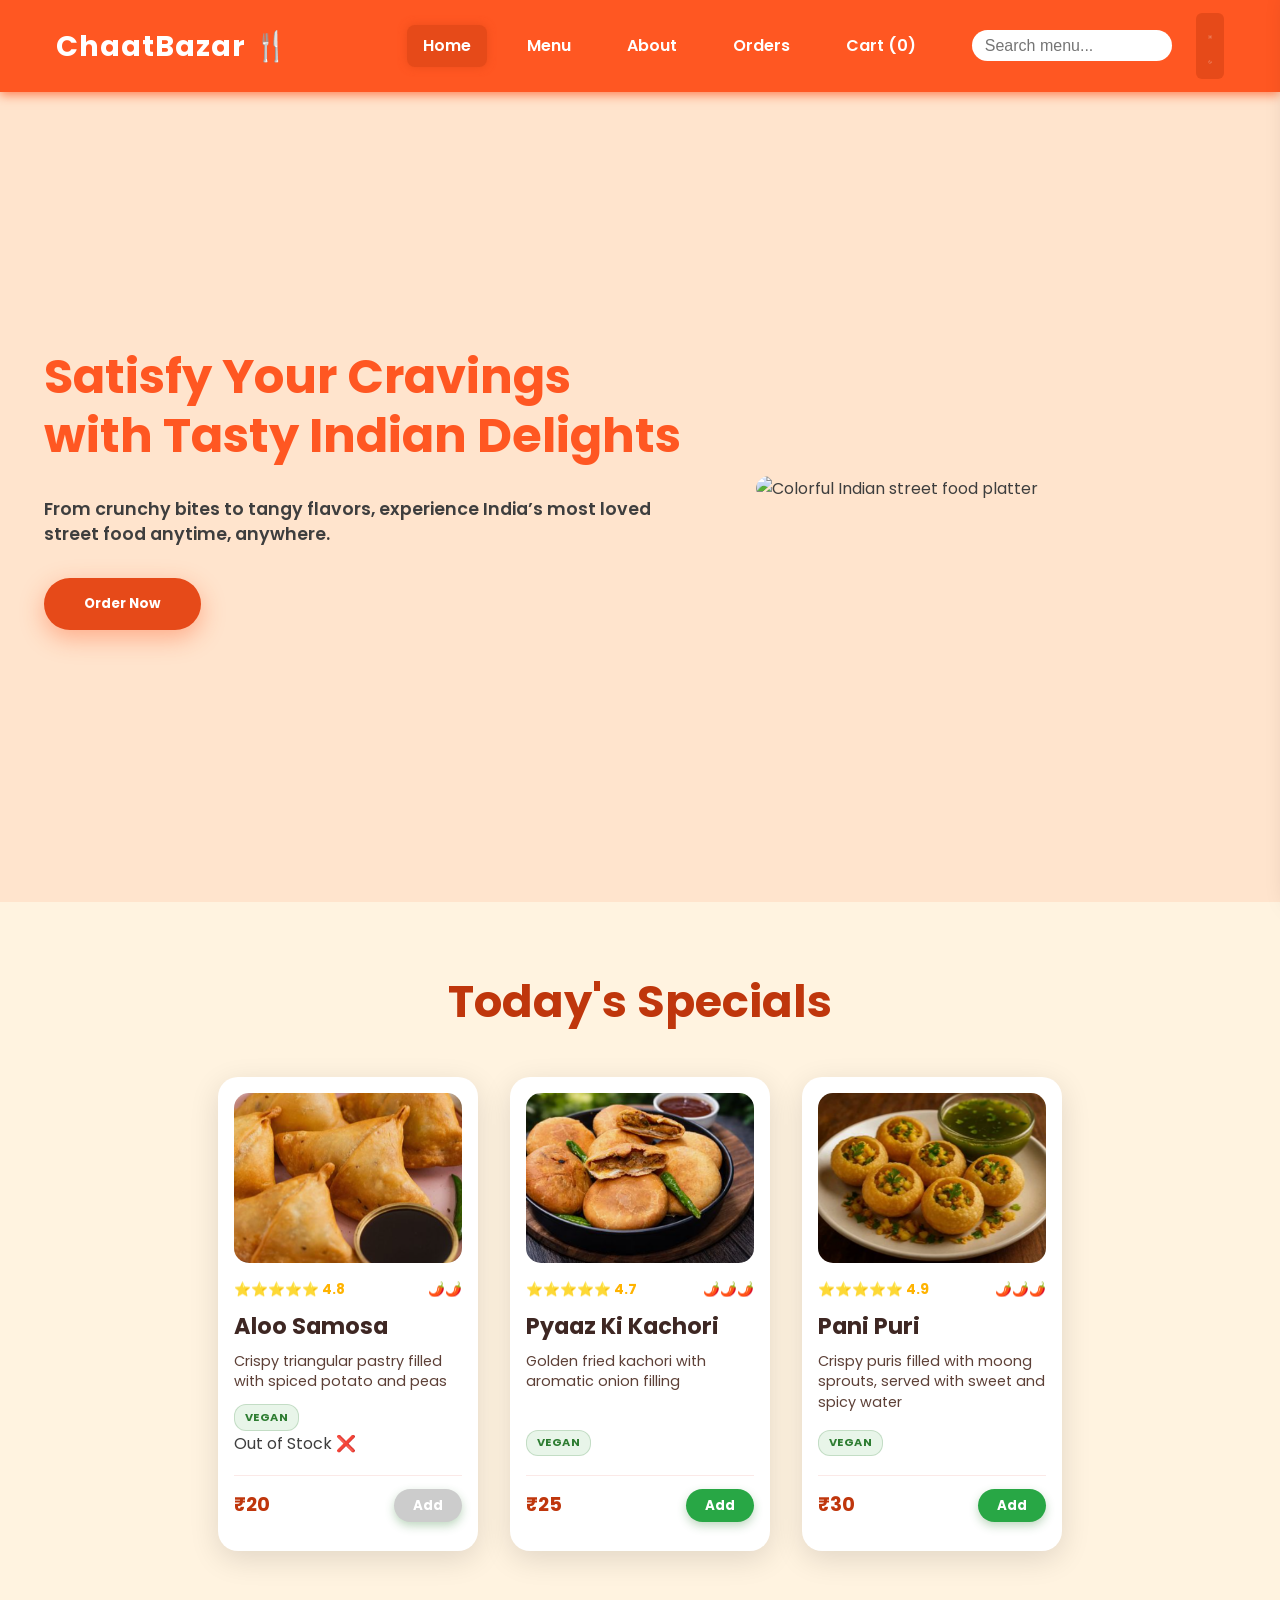
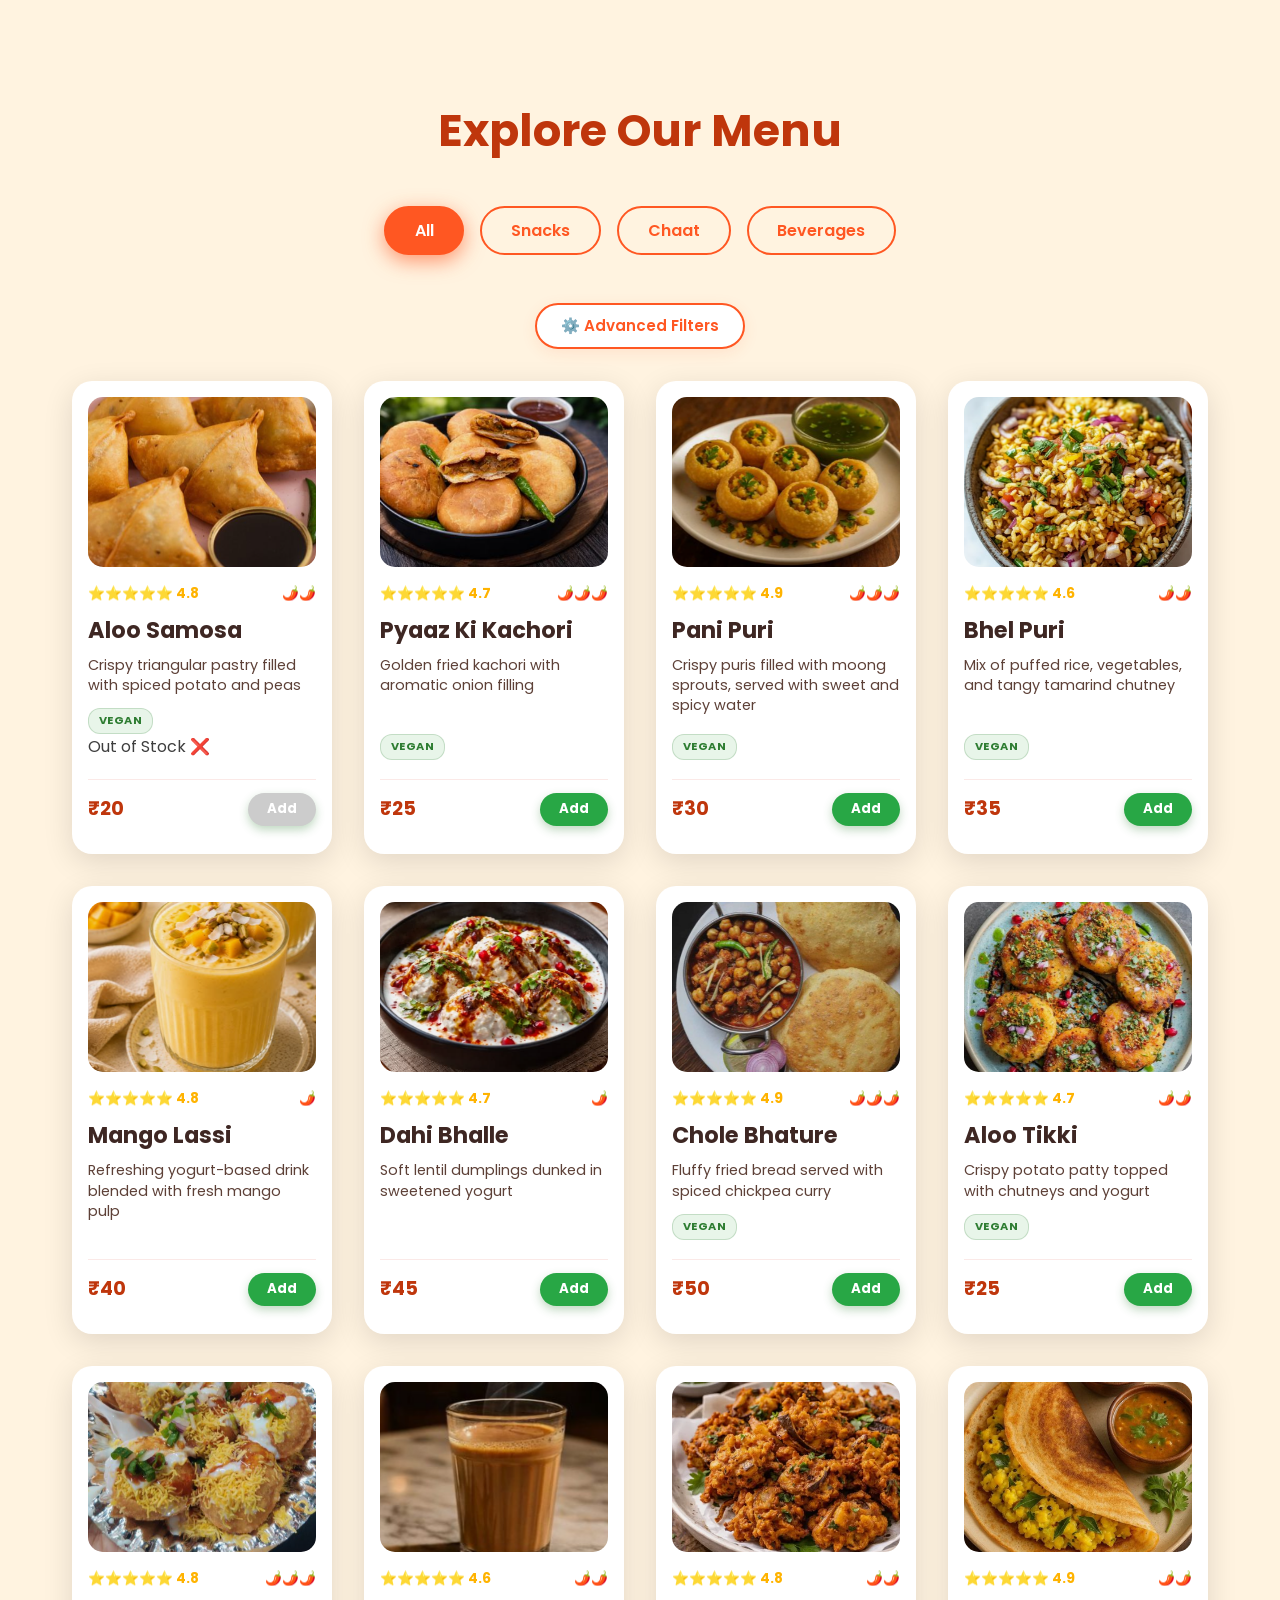
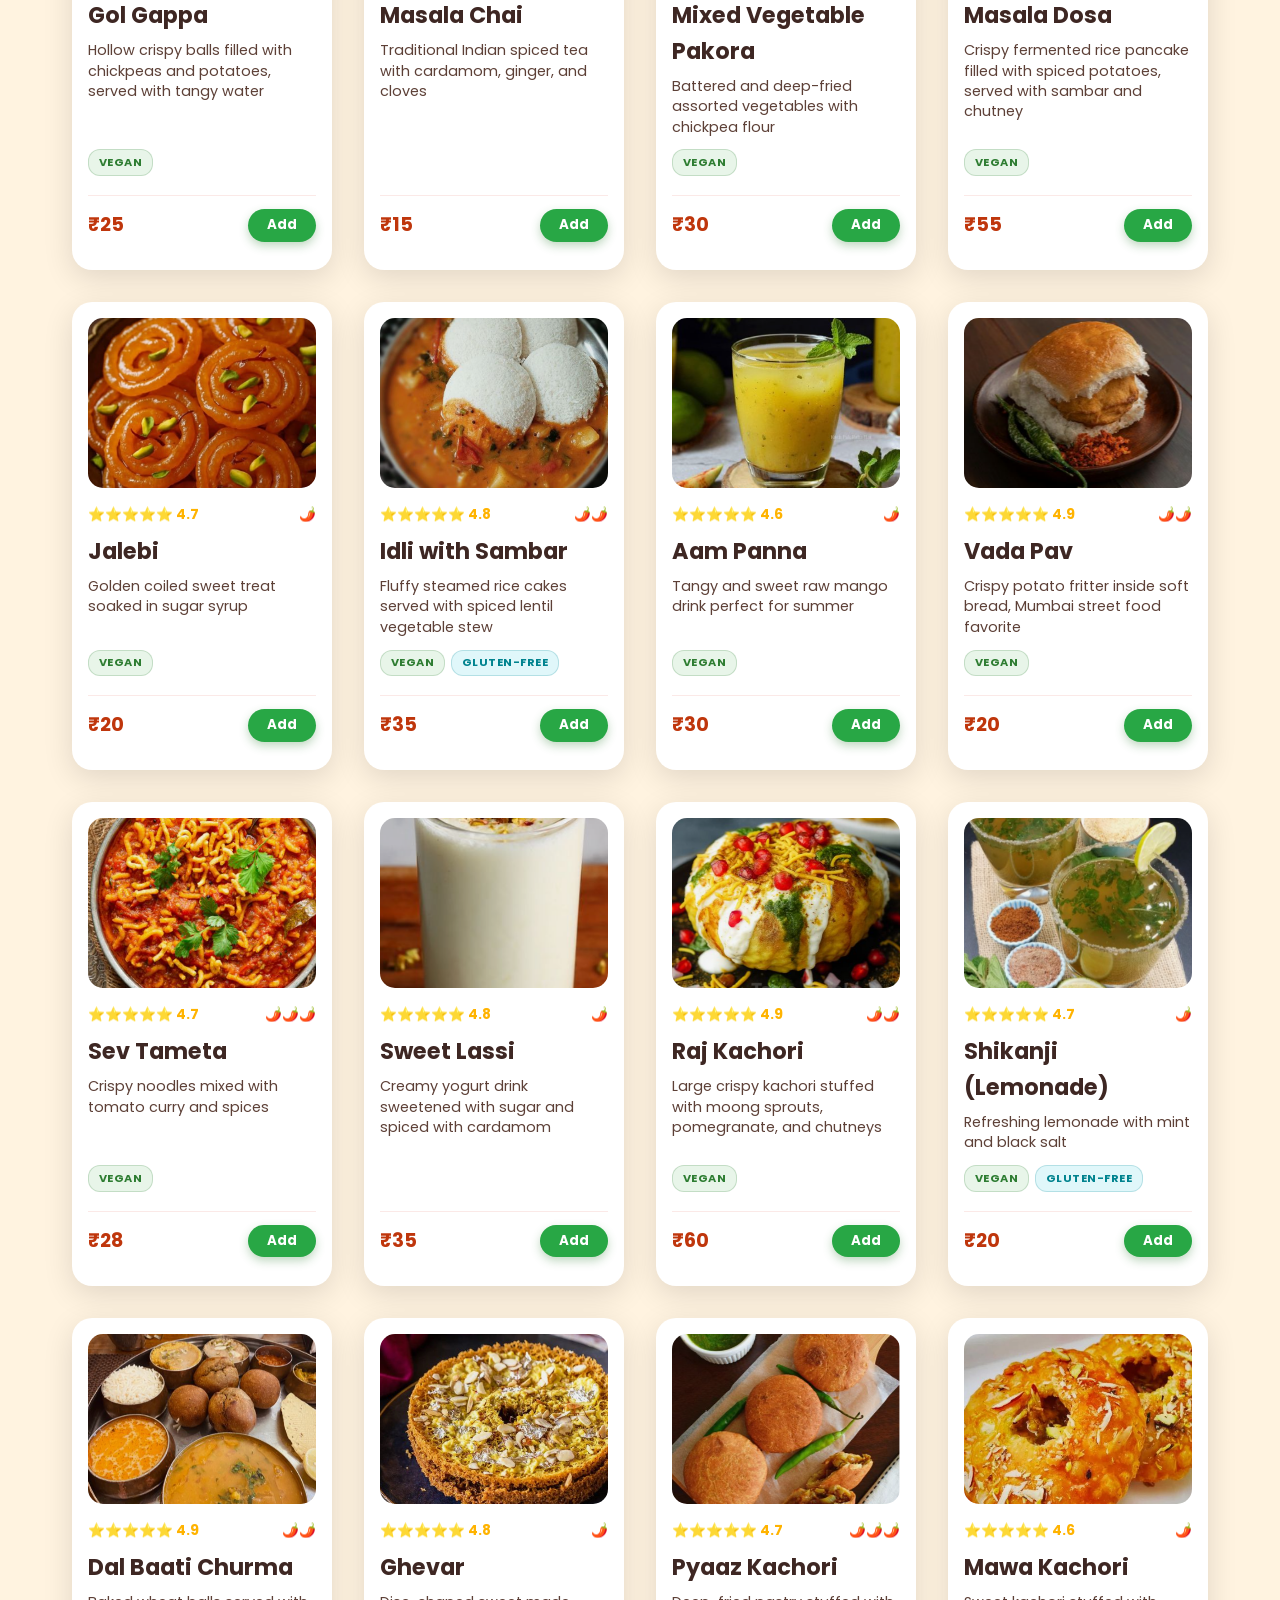
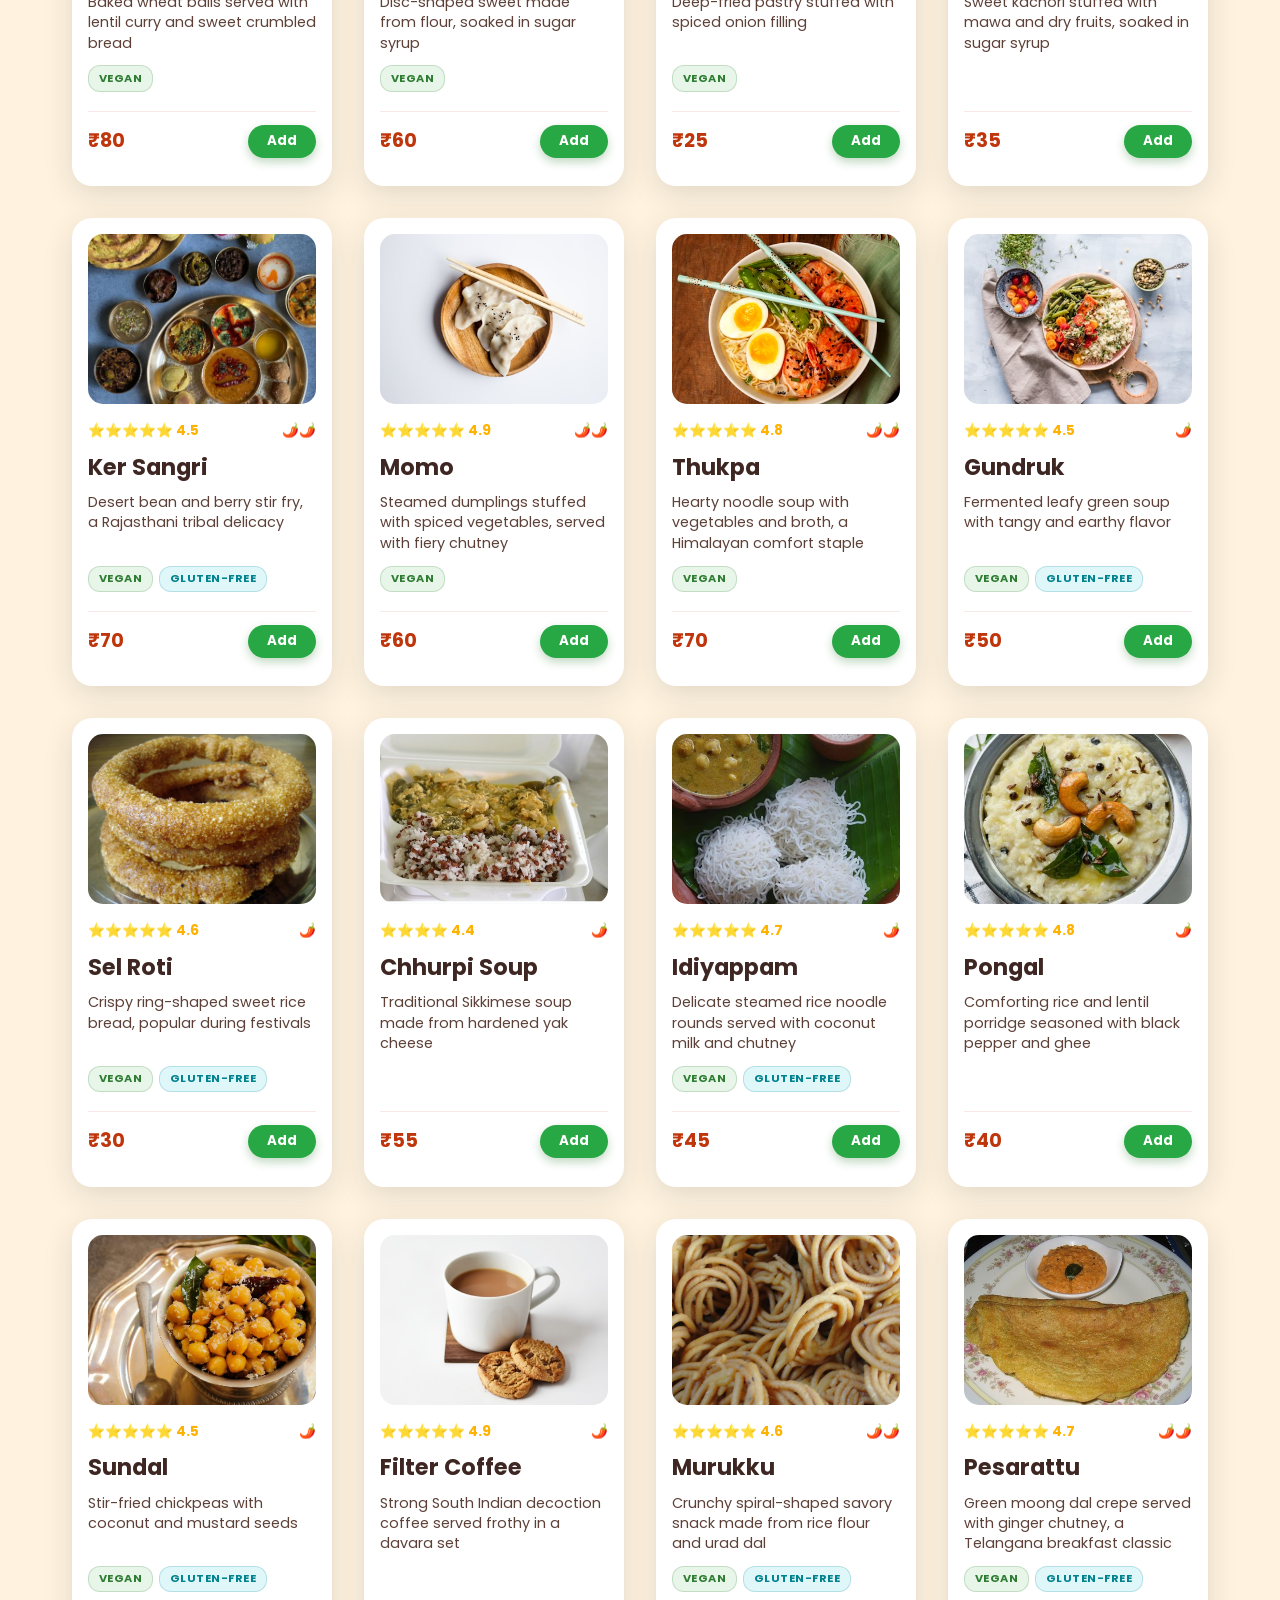
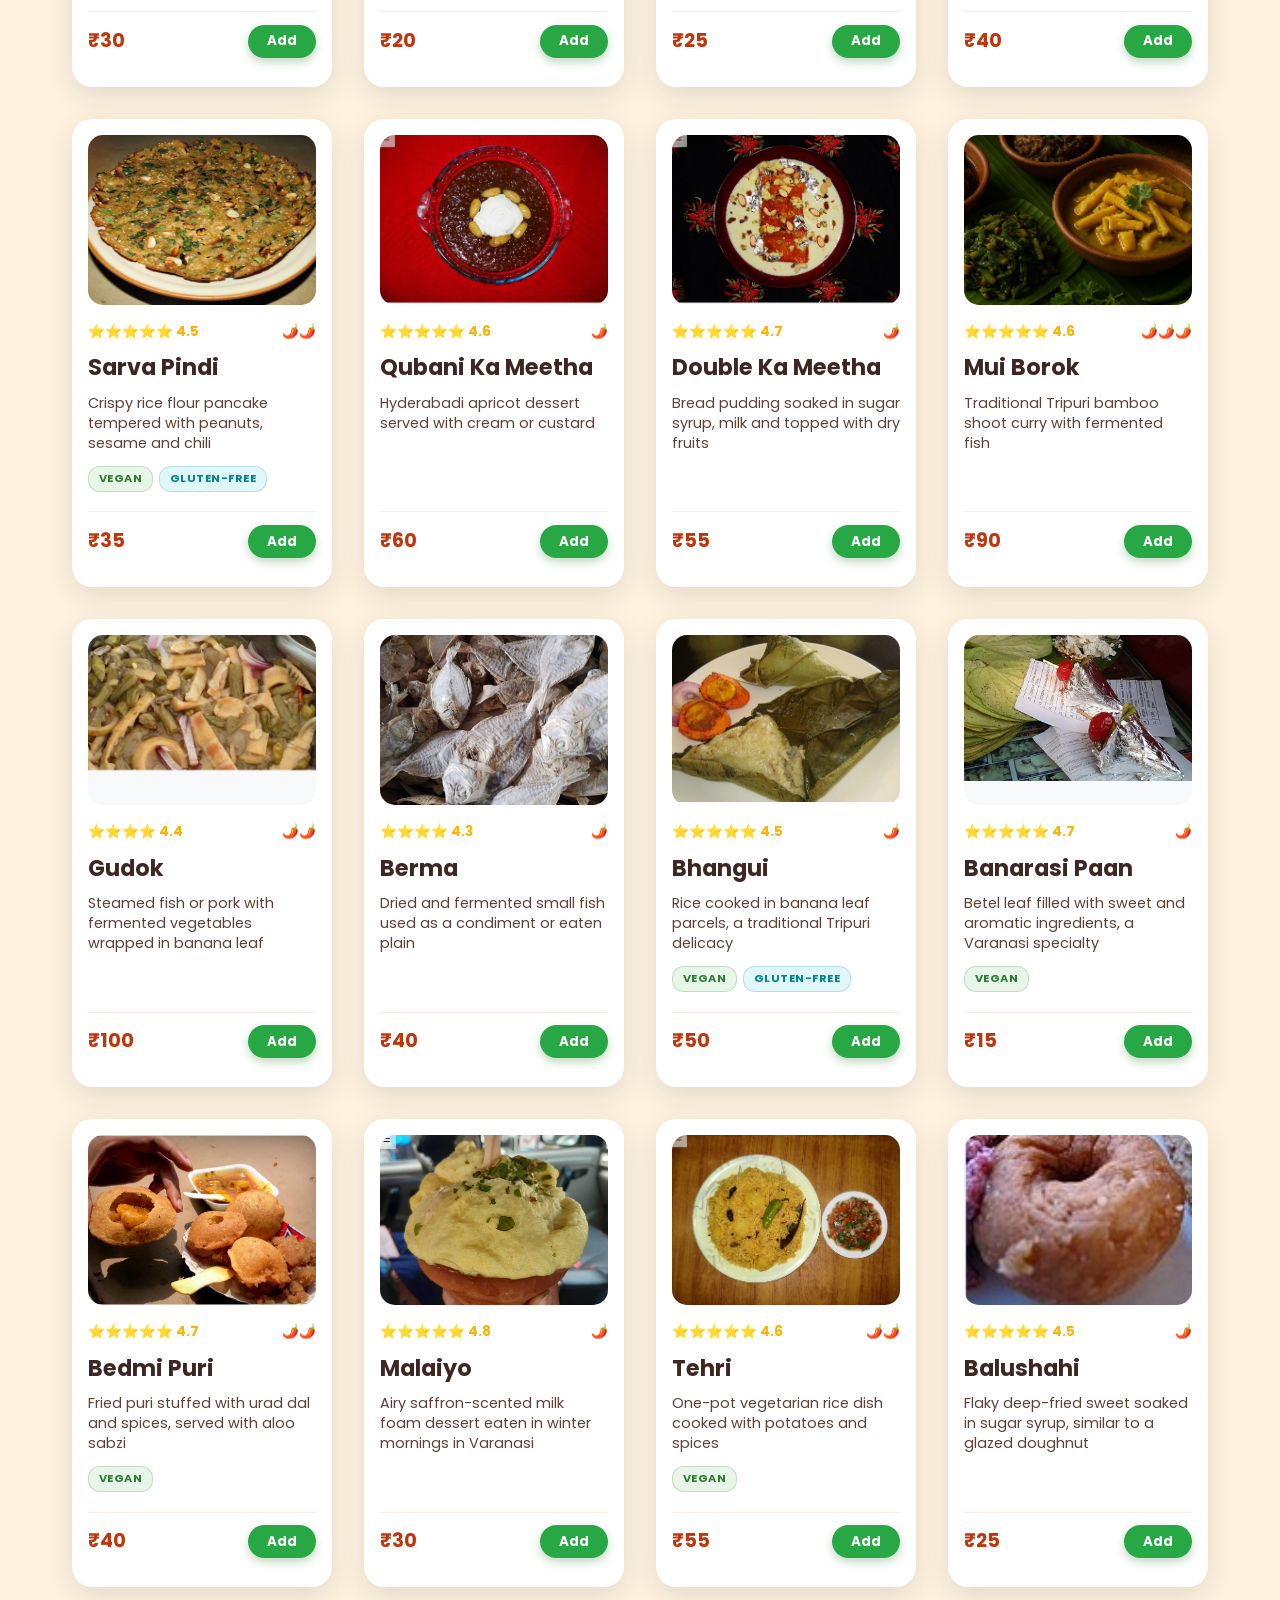
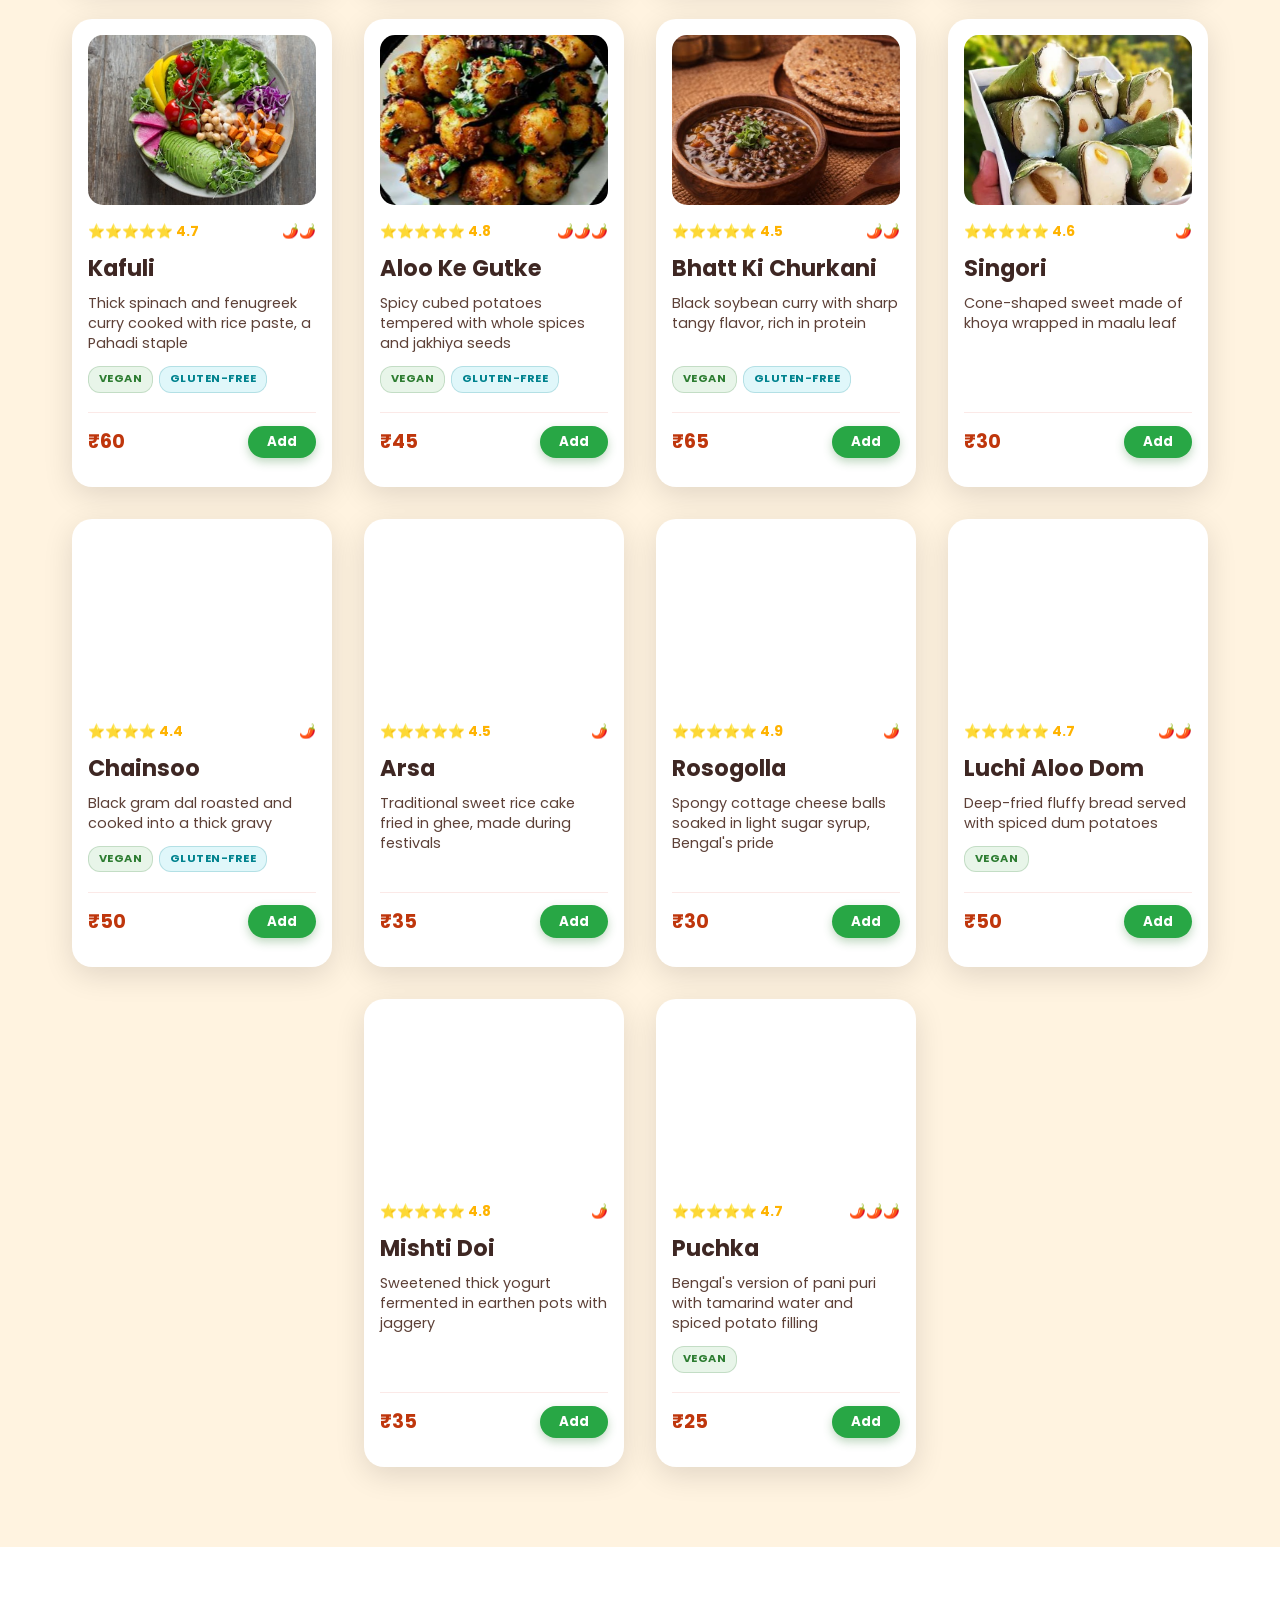
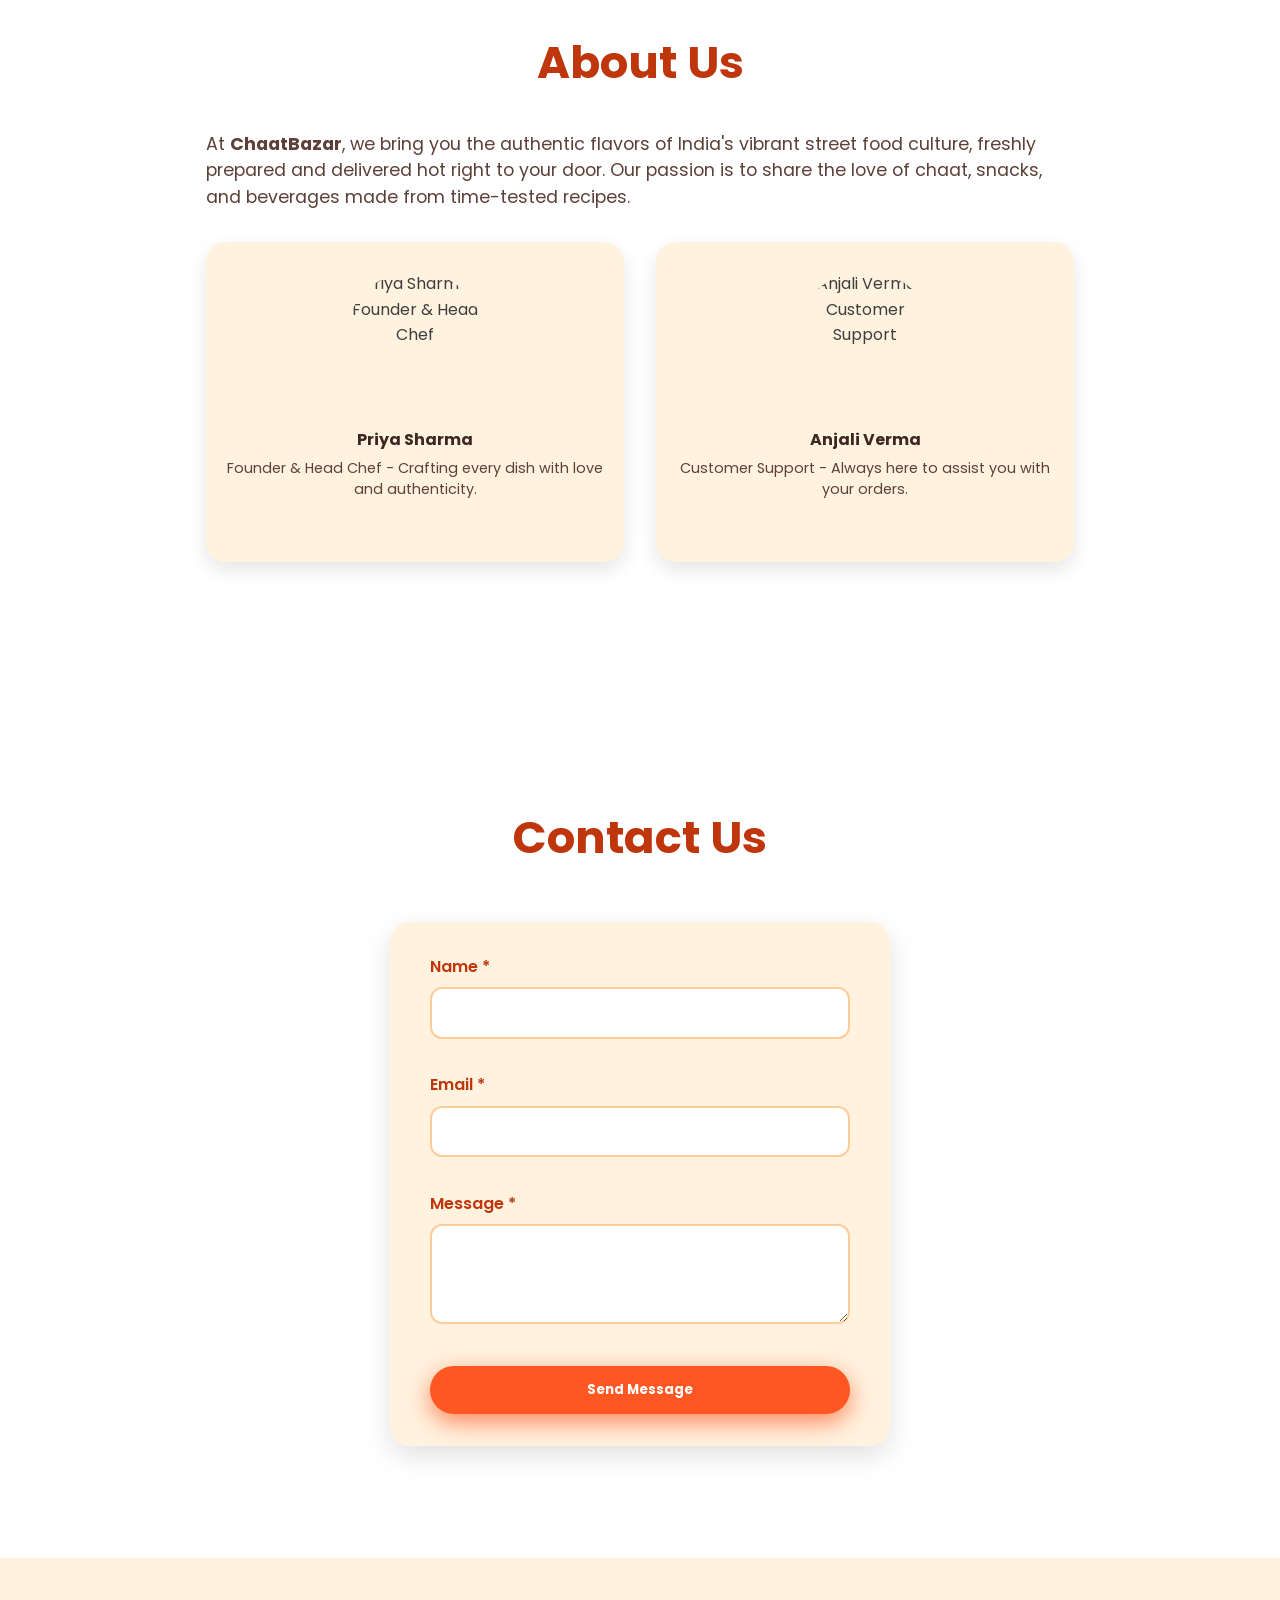
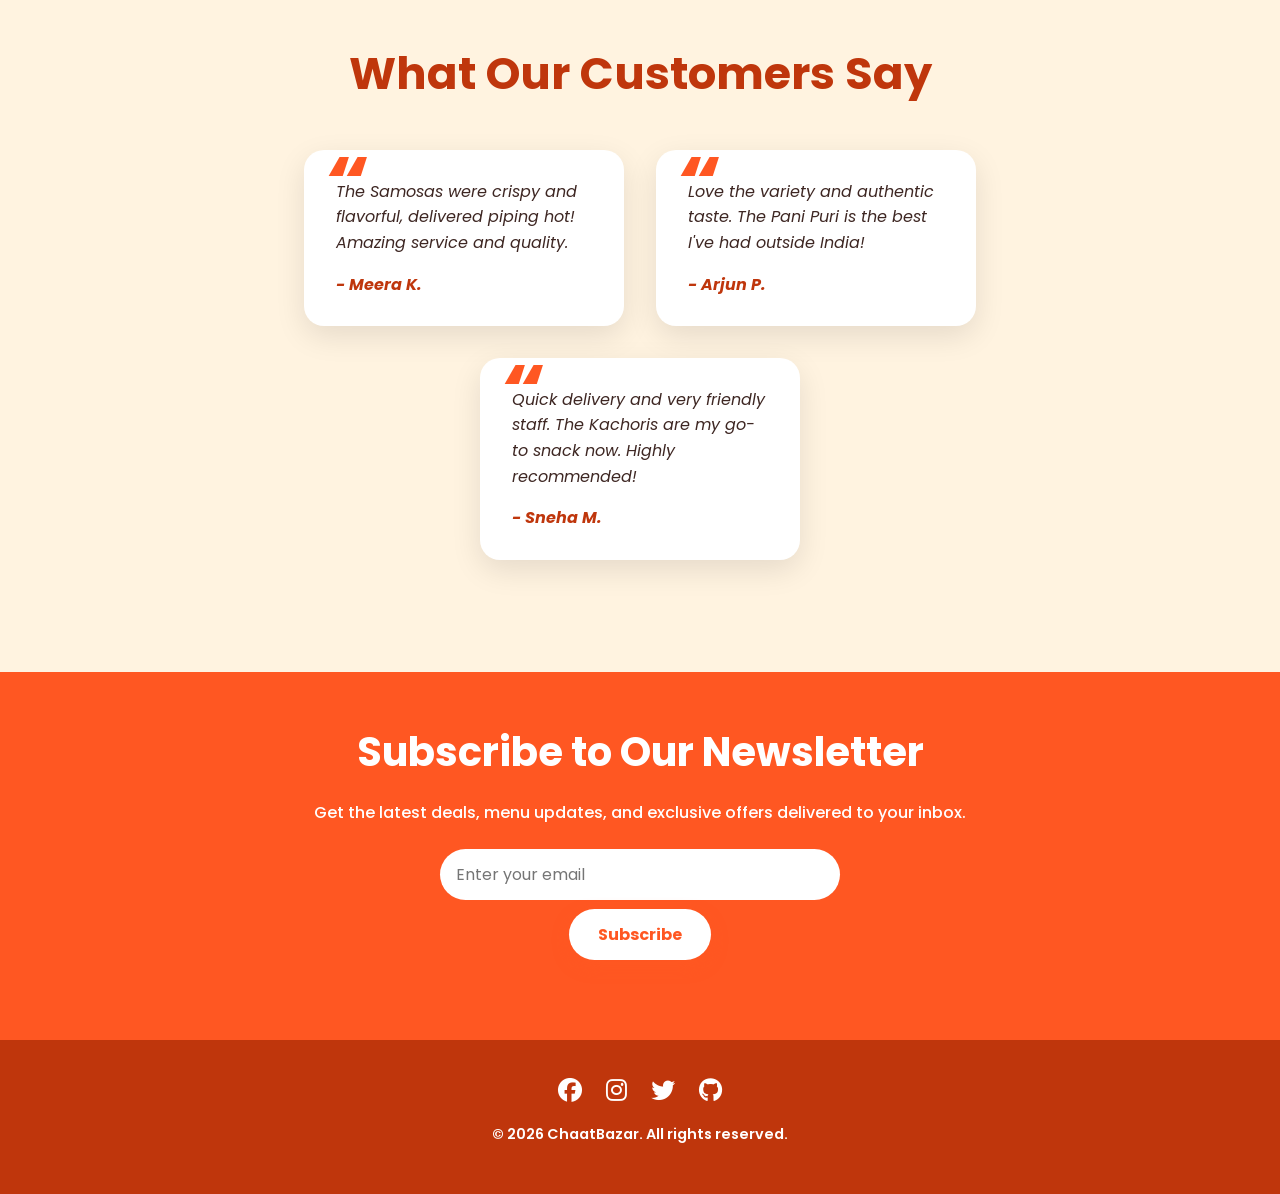
==== commit 7262faa8: "style(ui): add inline magnifying-glass SVG inside index.html search button" ====
--- a/index.html
+++ b/index.html
@@ -34,24 +34,22 @@
       <a href="#cart-sidebar" class="nav-link" id="cart-open-btn" aria-label="Open Cart">Cart (<span id="cart-count">0</span>)</a>
       <div class="search-bar" role="search">
         <input type="search" placeholder="Search menu..." aria-label="Search menu" id="search-input" autocomplete="off" />
-        <button aria-label="Search" id="search-btn"></button>
+        <button aria-label="Search" id="search-btn">
+          <svg xmlns="http://www.w3.org/2000/svg" viewBox="0 0 24 24" fill="none" stroke="currentColor" stroke-width="2.5" stroke-linecap="round" stroke-linejoin="round" class="search-svg"><circle cx="11" cy="11" r="8"></circle><line x1="21" y1="21" x2="16.65" y2="16.65"></line></svg>
+        </button>
         <div class="search-suggestions" id="search-suggestions" style="display: none;"></div>
       </div>
-  <button id="theme-toggle" class="theme-toggle" aria-pressed="false" title="Toggle theme">
-    <span class="theme-knob" aria-hidden="true">
-      <!-- Sun icon (visible inside knob when light mode) -->
-      <svg width="18" height="18" viewBox="0 0 24 24" fill="none" xmlns="http://www.w3.org/2000/svg" aria-hidden="true">
-        <path d="M12 4V2M12 22v-2M4.93 4.93L3.51 3.51M20.49 20.49l-1.42-1.42M4 12H2M22 12h-2M4.93 19.07l-1.42 1.42M20.49 3.51l-1.42 1.42" stroke="#fff" stroke-width="1.4" stroke-linecap="round" stroke-linejoin="round"/>
-        <circle cx="12" cy="12" r="3" fill="#fff" />
-      </svg>
-    </span>
-    <span class="theme-icon-moon" aria-hidden="true">
-      <!-- Moon outline shown at the right side of the pill -->
-      <svg width="24" height="24" viewBox="0 0 24 24" fill="none" xmlns="http://www.w3.org/2000/svg" aria-hidden="true">
-        <path d="M21 12.79A9 9 0 1111.21 3 7 7 0 0021 12.79z" stroke="#9aa0a6" stroke-width="1.6" stroke-linecap="round" stroke-linejoin="round"/>
-      </svg>
-    </span>
-  </button>
+      <button id="theme-toggle" class="theme-toggle" aria-label="Toggle Theme">
+        <span class="theme-toggle-track">
+          <span class="theme-toggle-icon sun-icon">
+            <svg xmlns="http://www.w3.org/2000/svg" viewBox="0 0 24 24" fill="none" stroke="currentColor" stroke-linecap="round" stroke-linejoin="round"><circle cx="12" cy="12" r="5"></circle><line x1="12" y1="1" x2="12" y2="3"></line><line x1="12" y1="21" x2="12" y2="23"></line><line x1="4.22" y1="4.22" x2="5.64" y2="5.64"></line><line x1="18.36" y1="18.36" x2="19.78" y2="19.78"></line><line x1="1" y1="12" x2="3" y2="12"></line><line x1="21" y1="12" x2="23" y2="12"></line><line x1="4.22" y1="19.78" x2="5.64" y2="18.36"></line><line x1="18.36" y1="5.64" x2="19.78" y2="4.22"></line></svg>
+          </span>
+          <span class="theme-toggle-icon moon-icon">
+            <svg xmlns="http://www.w3.org/2000/svg" viewBox="0 0 24 24" fill="none" stroke="currentColor" stroke-linecap="round" stroke-linejoin="round"><path d="M21 12.79A9 9 0 1 1 11.21 3 7 7 0 0 0 21 12.79z"></path></svg>
+          </span>
+          <span class="theme-toggle-thumb"></span>
+        </span>
+      </button>
     </nav>
   </div>
 </header>
@@ -64,7 +62,7 @@
     <button class="btn-primary" id="order-now-btn" aria-haspopup="true" aria-controls="menu">Order Now</button>
   </div>
   <div class="hero-image" aria-hidden="true">
-    <img src="img/nbG_img.png" alt="Colorful Indian street food platter" />
+    <img src="img/hero_img.png" alt="Colorful Indian street food platter" />
   </div>
 </section>
 
@@ -290,6 +288,8 @@
 <script src="js/geolocation.js"></script>
 <script src="js/sanitization.js"></script>
 <script src="js/loyalty.js"></script>
+<script src="js/translations.js"></script>
+<script src="js/i18n.js"></script>
 <script src="js/main.js"></script>
 </body>
 </html>
--- a/css/style.css
+++ b/css/style.css
@@ -86,6 +86,100 @@
   transform: translateX(-50%) translateY(0);
 }
 
+.coupon-section {
+  background: #fff3e0;
+  border: 1px dashed #ff8f4b;
+  border-radius: 14px;
+  padding: 1rem;
+  margin: 1.5rem 0;
+}
+
+.coupon-section h2 {
+  margin-bottom: 0.75rem;
+  font-size: 1.05rem;
+  color: #d84315;
+}
+
+.coupon-input-row {
+  display: flex;
+  flex-wrap: wrap;
+  gap: 0.75rem;
+  align-items: center;
+}
+
+.coupon-input-row input {
+  flex: 1 1 220px;
+  padding: 0.95rem 1rem;
+  border: 1px solid #ffcc9b;
+  border-radius: 12px;
+  background: #fff;
+  color: #3e3e3e;
+}
+
+.coupon-input-row button,
+.secondary-btn {
+  padding: 0.95rem 1.25rem;
+  border: none;
+  border-radius: 12px;
+  font-weight: 700;
+}
+
+.coupon-input-row button {
+  background: #ff7b54;
+  color: #fff;
+}
+
+.secondary-btn {
+  background: #eceff1;
+  color: #263238;
+  border: 1px solid #cfd8dc;
+}
+
+.coupon-message {
+  margin-top: 0.75rem;
+  font-size: 0.95rem;
+  min-height: 1.2rem;
+}
+
+.coupon-message.success {
+  color: #2e7d32;
+}
+
+.coupon-message.error {
+  color: #c62828;
+}
+
+.coupon-applied-label {
+  margin-top: 0.5rem;
+  font-size: 0.95rem;
+  color: #4e342e;
+}
+
+.price-breakdown {
+  background: #fff;
+  border: 1px solid #ffe0b2;
+  border-radius: 14px;
+  padding: 1rem;
+}
+
+.price-breakdown p {
+  display: flex;
+  justify-content: space-between;
+  gap: 1rem;
+  margin: 0 0 0.75rem;
+}
+
+.price-breakdown .grand-total {
+  font-weight: 700;
+  color: #bf360c;
+}
+
+@media (max-width: 600px) {
+  .coupon-input-row {
+    flex-direction: column;
+  }
+}
+
 /* ===== Mobile Responsive ===== */
 
 @media (max-width: 600px) {
@@ -150,6 +244,10 @@
       color: #fff;
       letter-spacing: 1px;
       user-select: none;
+      display: flex;
+      align-items: center;
+      white-space: nowrap;
+      gap: 0.4rem;
     }
     nav {
       display: flex;
@@ -605,17 +703,20 @@
       flex-wrap: wrap;
       margin-bottom: 3rem;
     }
-    .team-member {
-  flex: 1 1 380px;
-  max-width: 420px;
-  height: 320px;
-  perspective: 1000px;
-  background: transparent;
-  border-radius: 20px;
-  box-shadow: none;
-  padding: 0;
-  text-align: center;
-  user-select: none;
+   
+   .team-member {
+   width: 100%;
+   max-width: 420px;
+   min-width: 280px;
+   height: 320px;
+   flex: 1 1 320px;
+   perspective: 1000px;
+   background: transparent;
+   border-radius: 20px;
+   box-shadow: none;
+   padding: 0;
+   text-align: center;
+   user-select: none;
 }
 
 .team-member-inner {
@@ -1066,6 +1167,14 @@
       }
     }
 
+    /*=====Team member layout Fix===*/
+
+    @media (max-width: 768px) {
+    .team-member {
+    min-width: 100%;
+    max-width: 100%;
+  }
+  }
     /* ===== Mobile Navbar Fix ===== */
 @media (max-width: 480px) {
 
@@ -1848,72 +1957,20 @@
   box-shadow: 0 6px 20px rgba(191, 54, 12, 0.4);
   transform: translateY(-1px);
 }
-/* ===== Theme Toggle (pill) ===== */
+/* ===== Dark Mode Theme ===== */
 .theme-toggle {
-  --toggle-width: 110px;
-  --toggle-height: 50px;
-  --knob-size: 42px;
-  appearance: none;
-  width: var(--toggle-width);
-  height: var(--toggle-height);
-  padding: 4px;
-  border-radius: 999px;
+  padding: 8px 12px;
   border: none;
-  background: linear-gradient(180deg,#f3f4f6,#eceff1);
-  box-shadow: inset 0 6px 10px rgba(0,0,0,0.06), 0 4px 10px rgba(16,24,40,0.06);
-  position: relative;
+  border-radius: 6px;
+  background: #e64a19;
+  color: white;
+  font-size: 16px;
   cursor: pointer;
-  display: inline-flex;
-  align-items: center;
-  justify-content: center;
-  transition: background 250ms ease, box-shadow 250ms ease;
-}
-
-.theme-toggle:focus { outline: none; box-shadow: 0 0 0 3px rgba(255,152,0,0.16); }
-
-.theme-toggle .theme-knob {
-  width: var(--knob-size);
-  height: var(--knob-size);
-  border-radius: 50%;
-  background: linear-gradient(180deg,#ffb347,#ff8a00);
-  box-shadow: 0 12px 24px rgba(255,138,0,0.24), 0 4px 10px rgba(16,24,40,0.12);
-  position: absolute;
-  left: 6px;
-  top: 50%;
-  transform: translateY(-50%) translateX(0);
-  display: flex;
-  align-items: center;
-  justify-content: center;
-  transition: transform 280ms cubic-bezier(.2,.9,.2,1), box-shadow 200ms ease;
-}
-
-.theme-toggle .theme-knob svg { display:block; }
-
-.theme-toggle .theme-icon-moon {
-  position: absolute;
-  right: 12px;
-  top: 50%;
-  transform: translateY(-50%);
-  opacity: 0.9;
-}
-
-/* Dark state: move knob to right and dim background */
-body.dark .theme-toggle {
-  background: linear-gradient(180deg,#2b2f33,#242628);
-  box-shadow: inset 0 -4px 8px rgba(0,0,0,0.35), 0 6px 18px rgba(2,6,23,0.6);
-}
-
-body.dark .theme-toggle .theme-knob {
-  transform: translateY(-50%) translateX(calc(var(--toggle-width) - var(--knob-size) - 12px));
-  background: linear-gradient(180deg,#374151,#1f2937);
-  box-shadow: 0 10px 22px rgba(2,6,23,0.6);
-}
-
-body.dark .theme-toggle .theme-knob svg circle { fill: #ffd54f; }
-
-/* Accessibility: reduce motion */
-@media (prefers-reduced-motion: reduce) {
-  .theme-toggle, .theme-toggle .theme-knob { transition: none !important; }
+  transition: 0.3s;
+}
+
+.theme-toggle:hover {
+  background: #e66900;
 }
 /* body */
 body.dark {
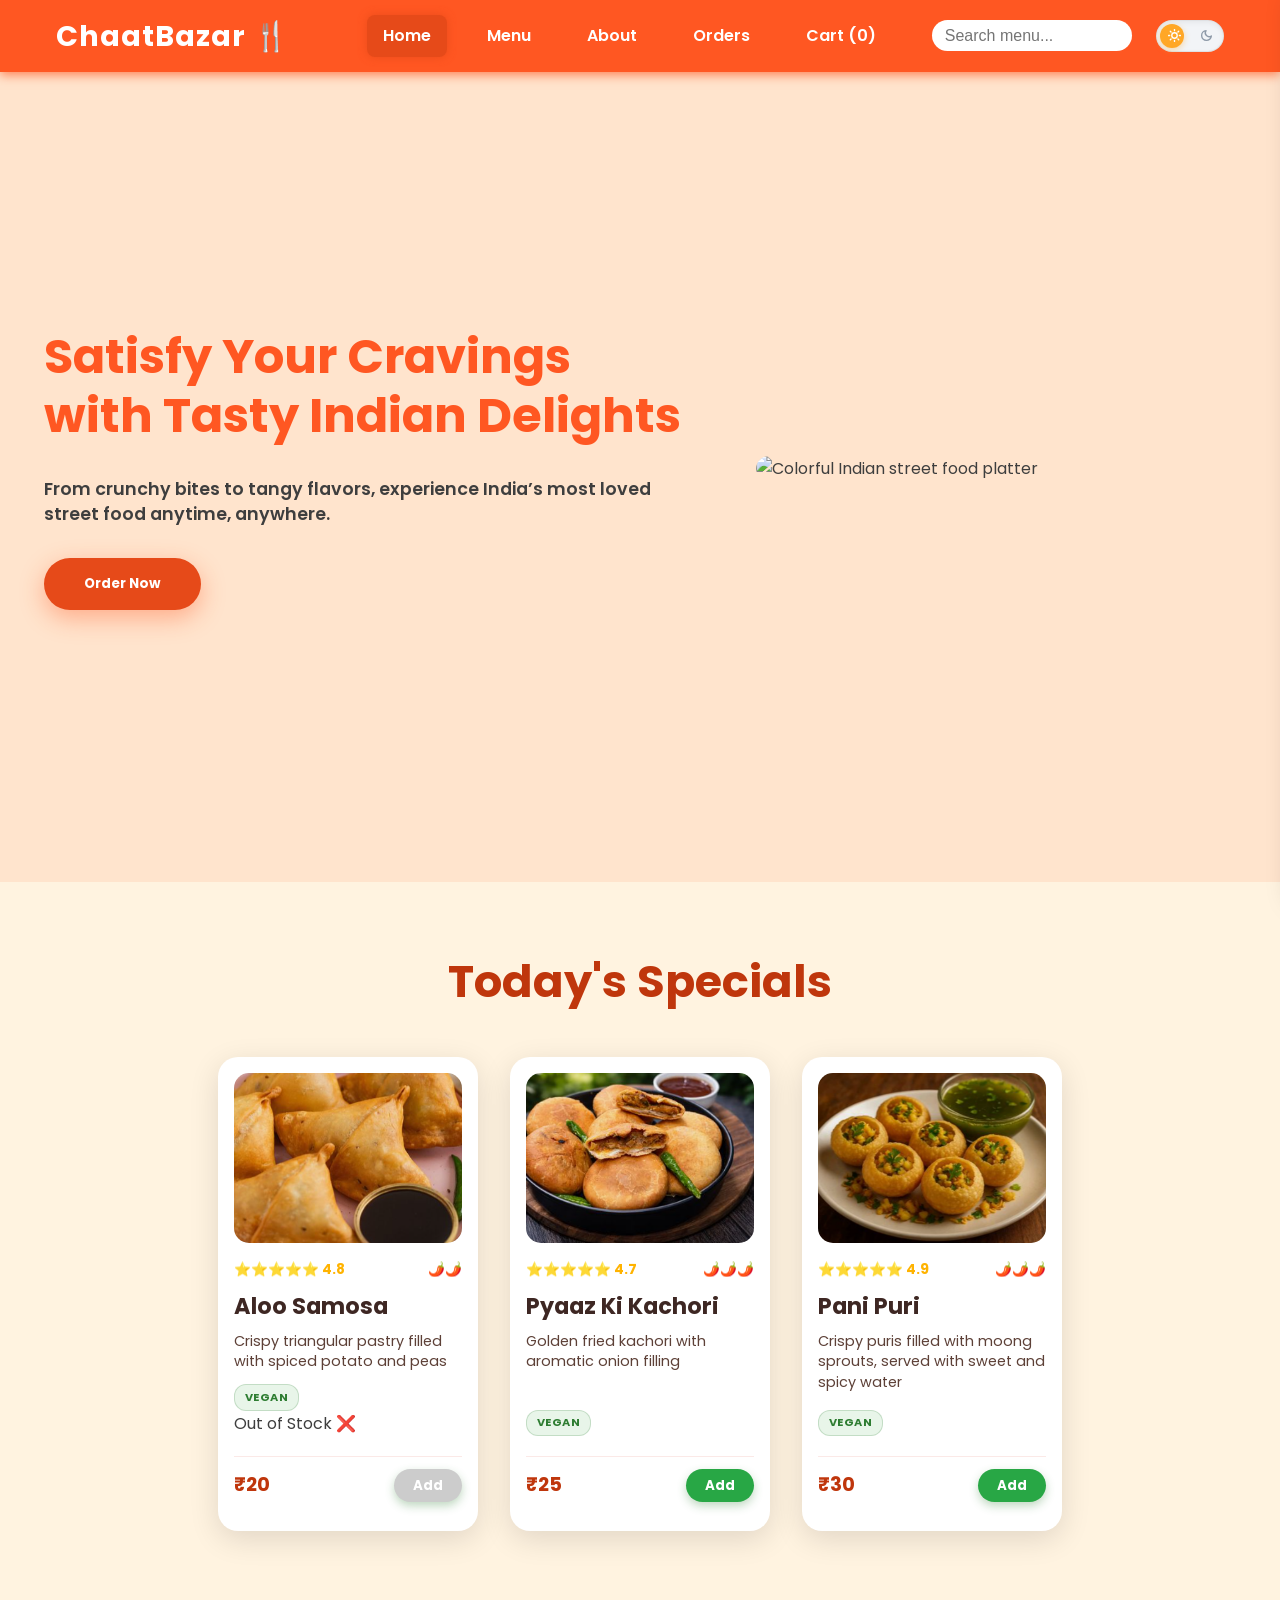
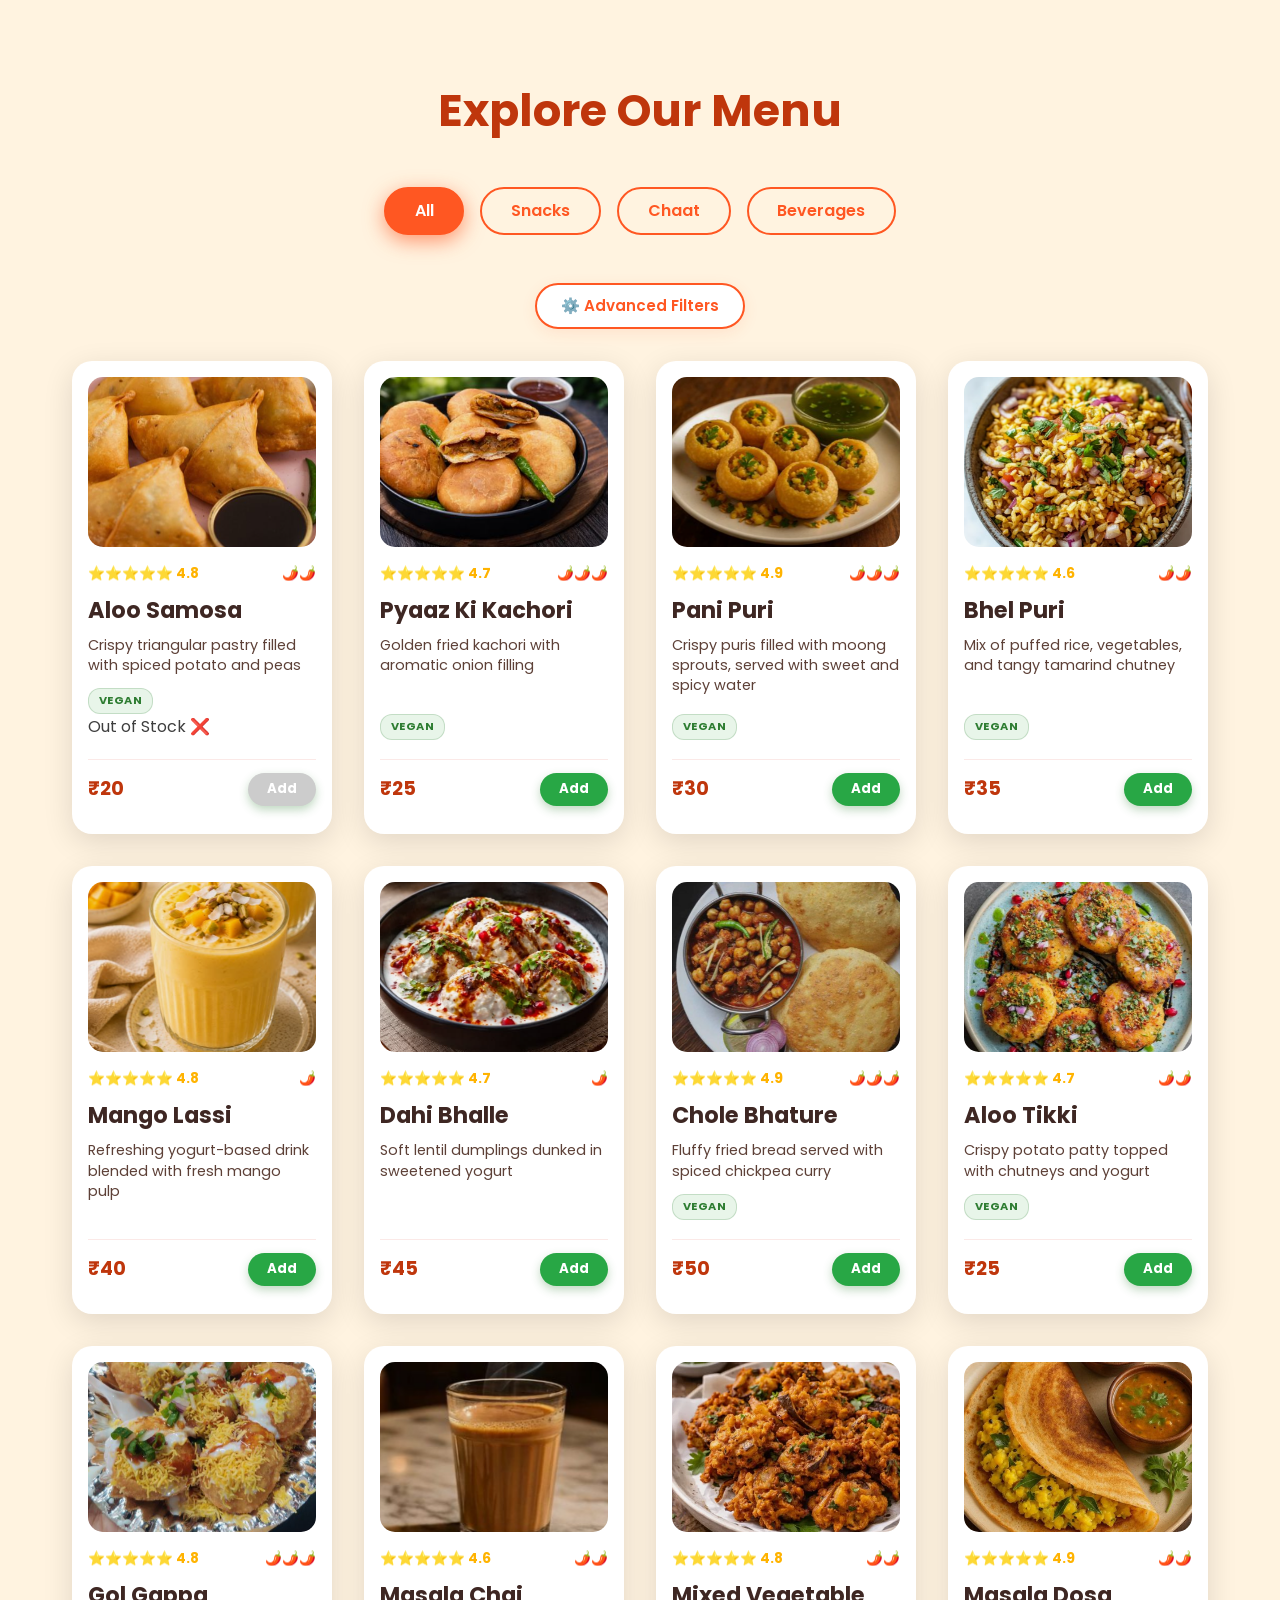
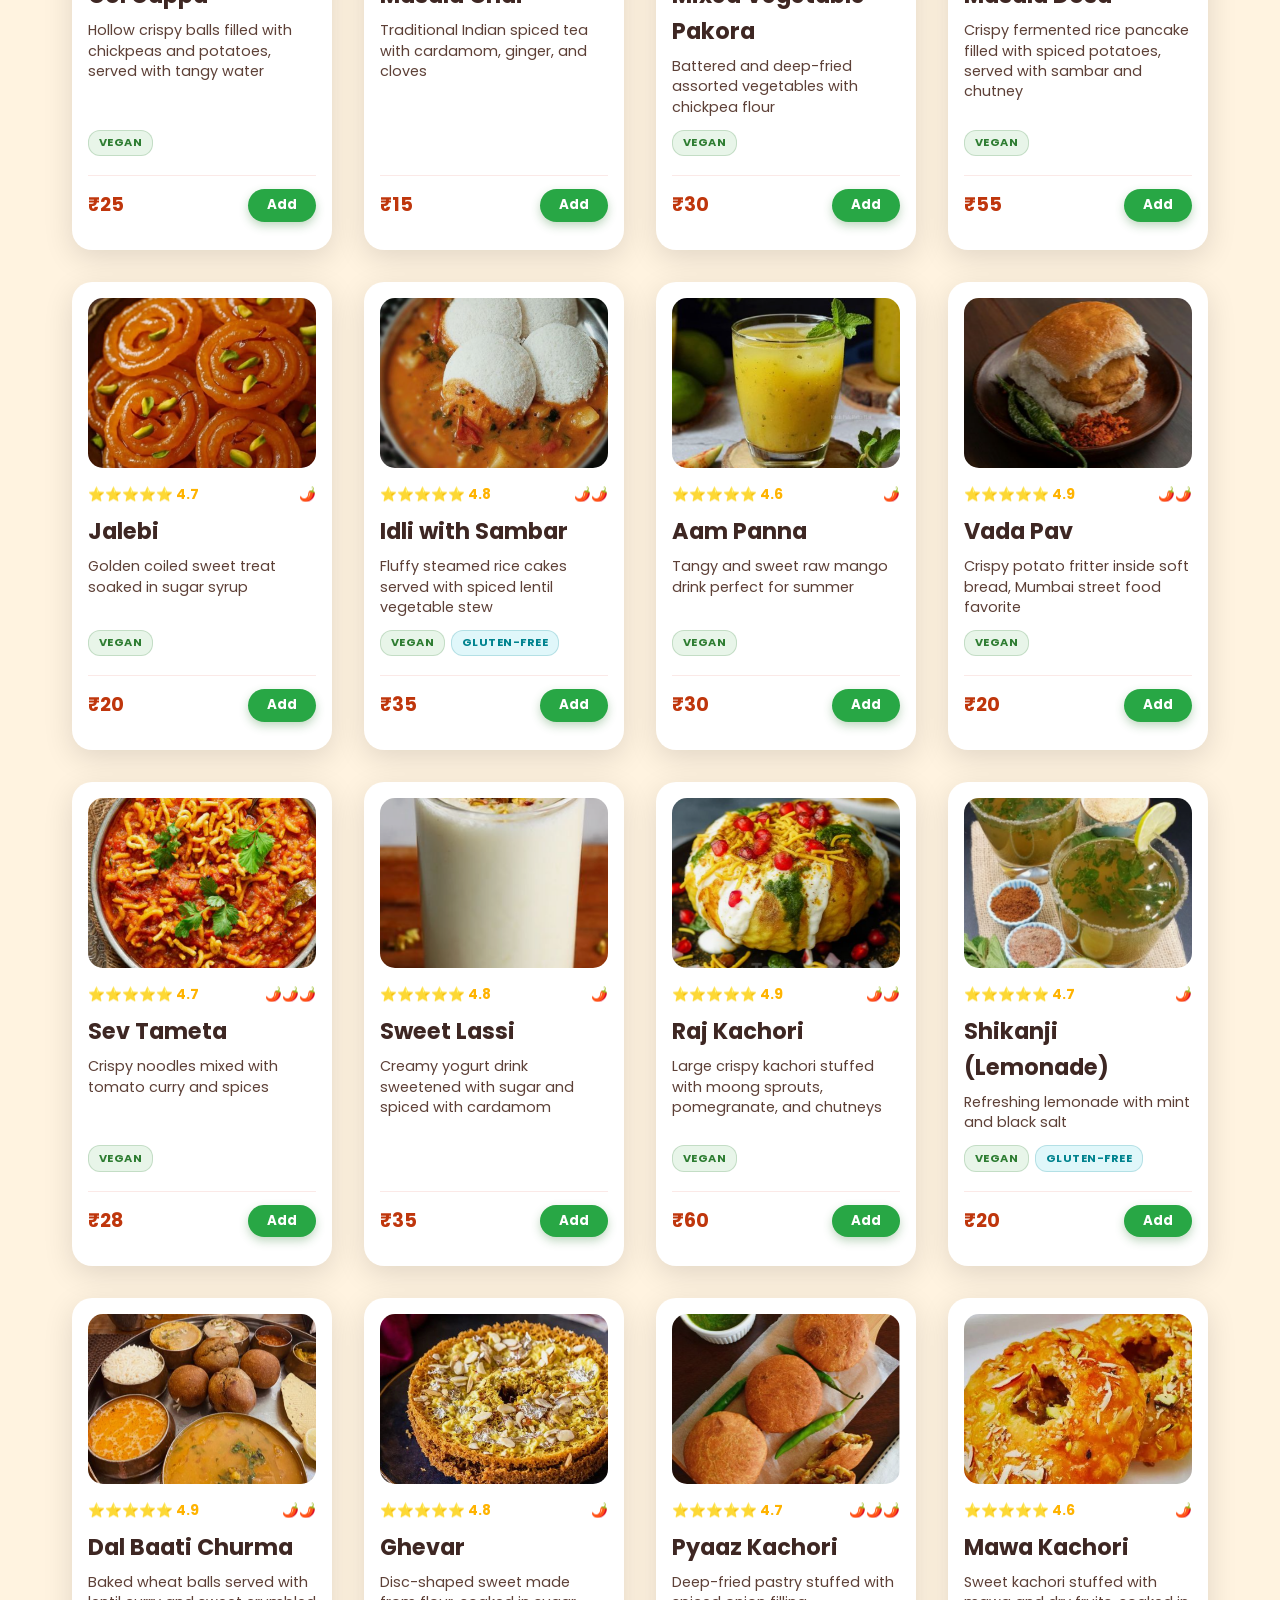
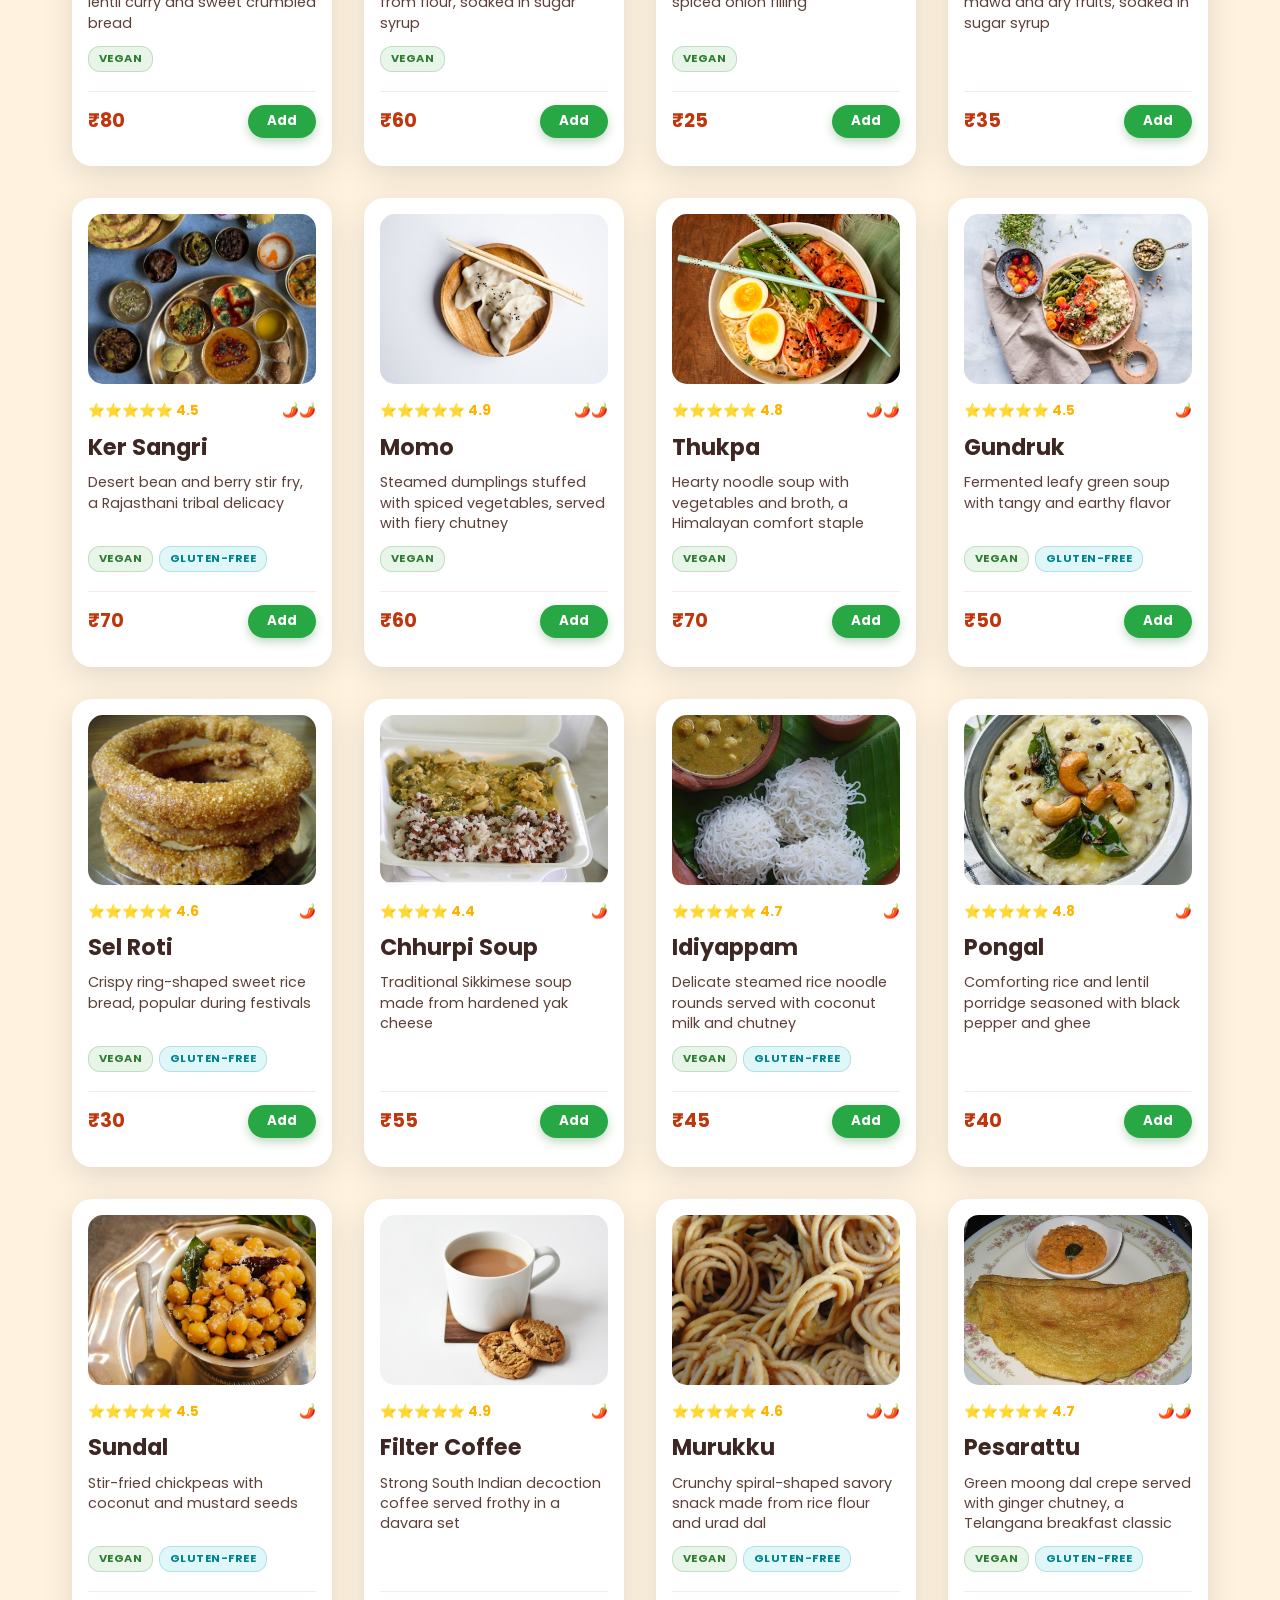
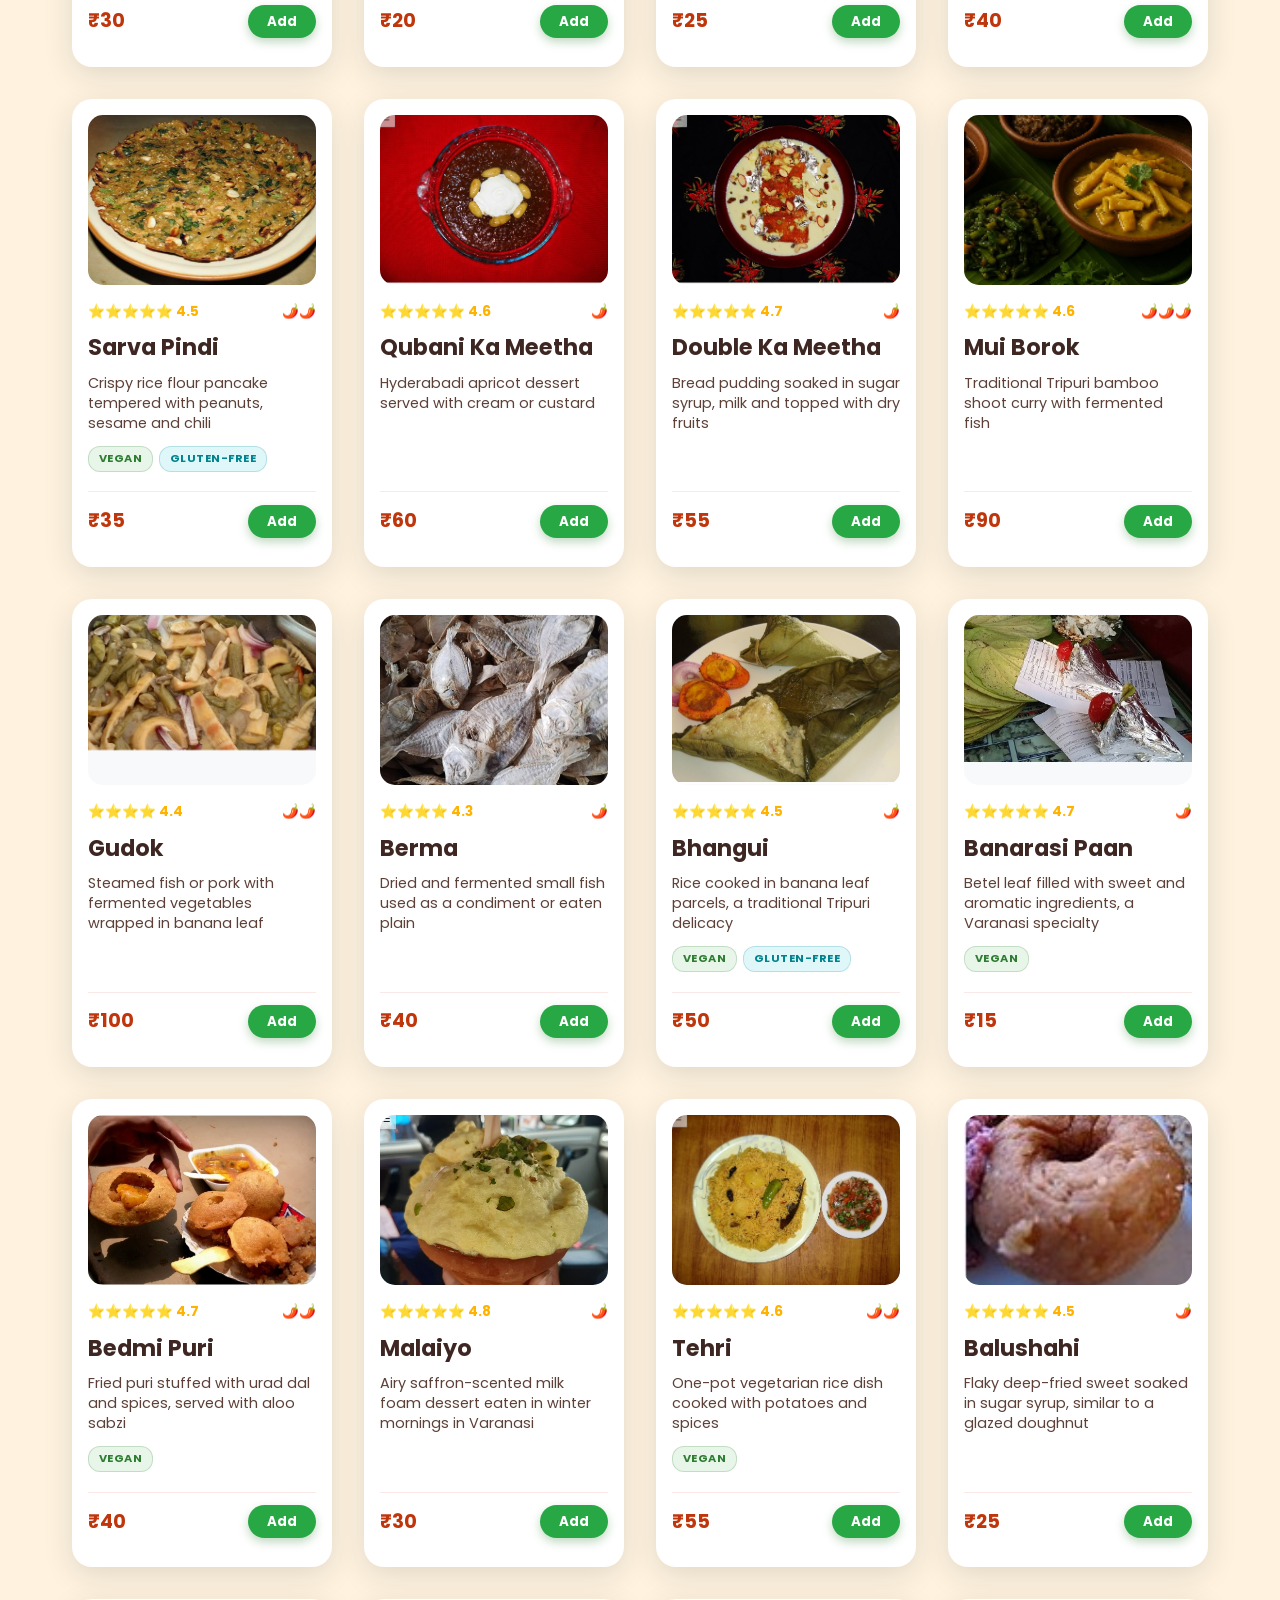
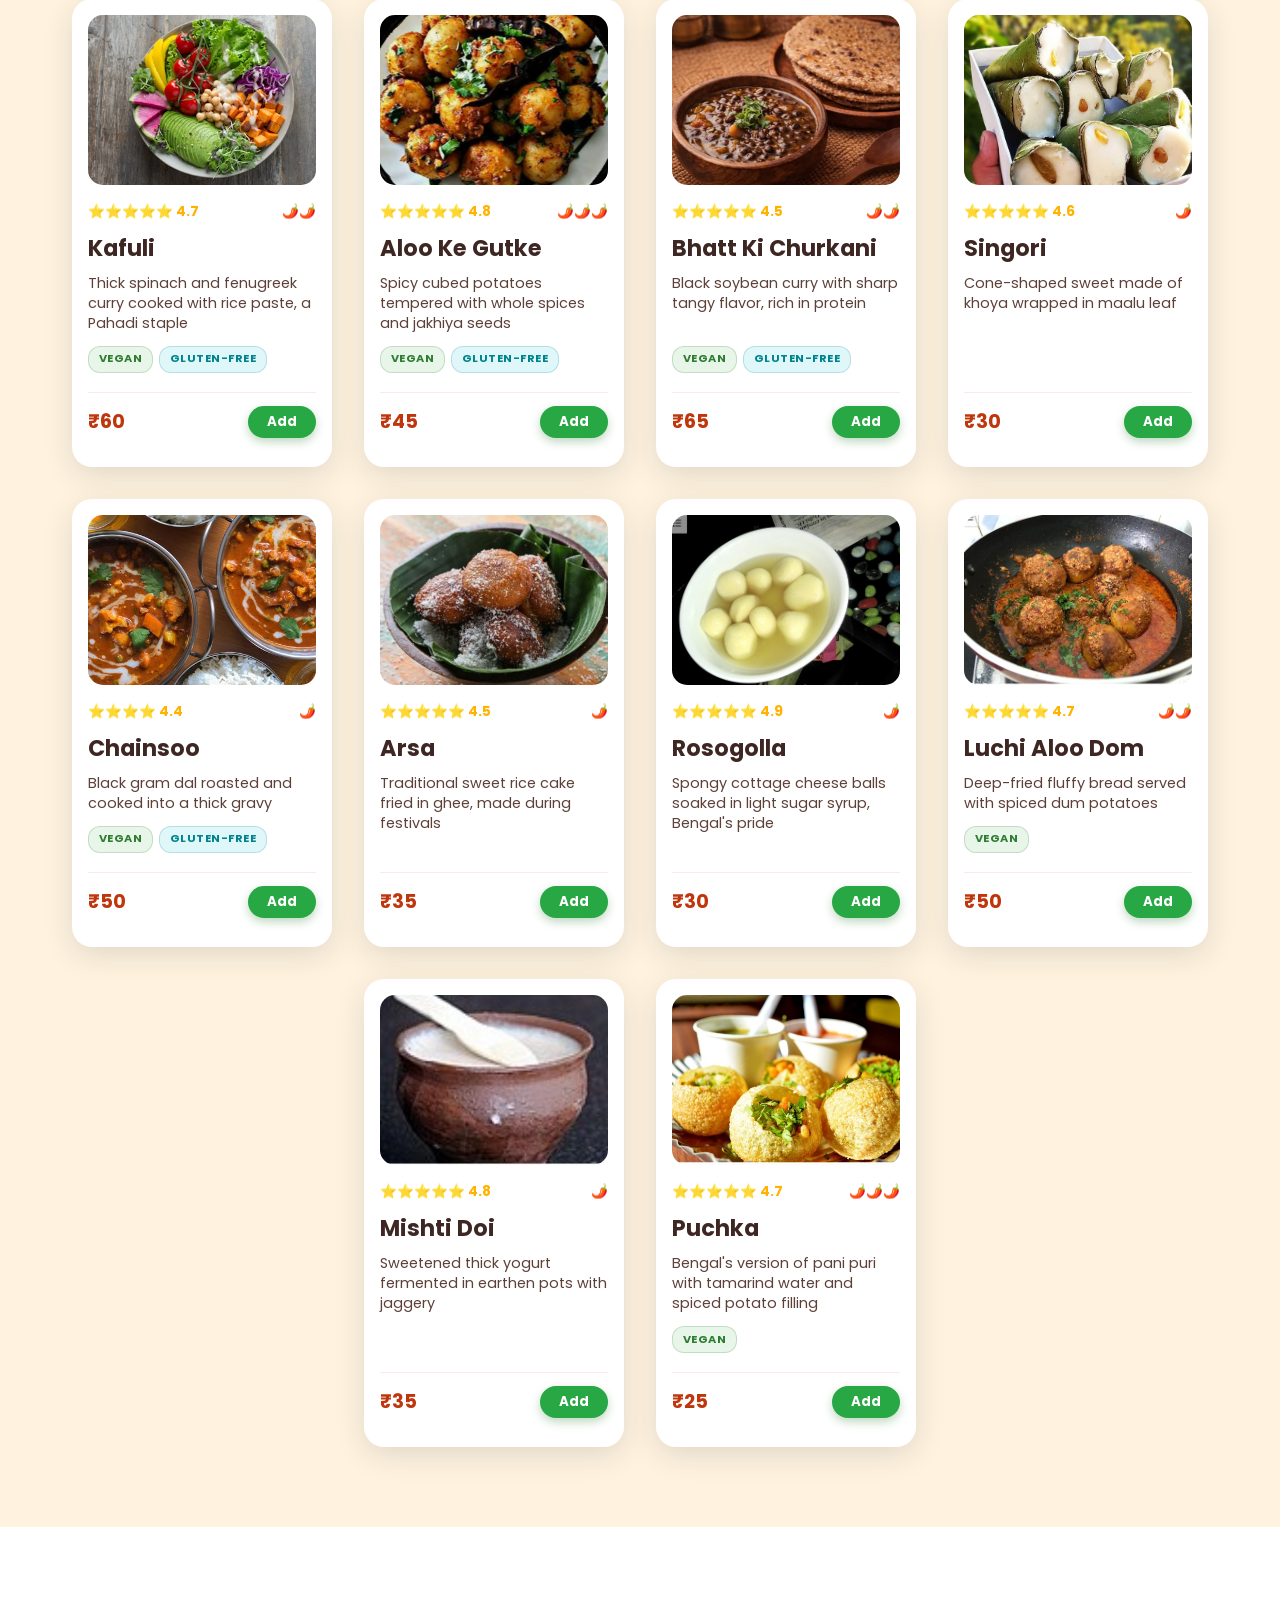
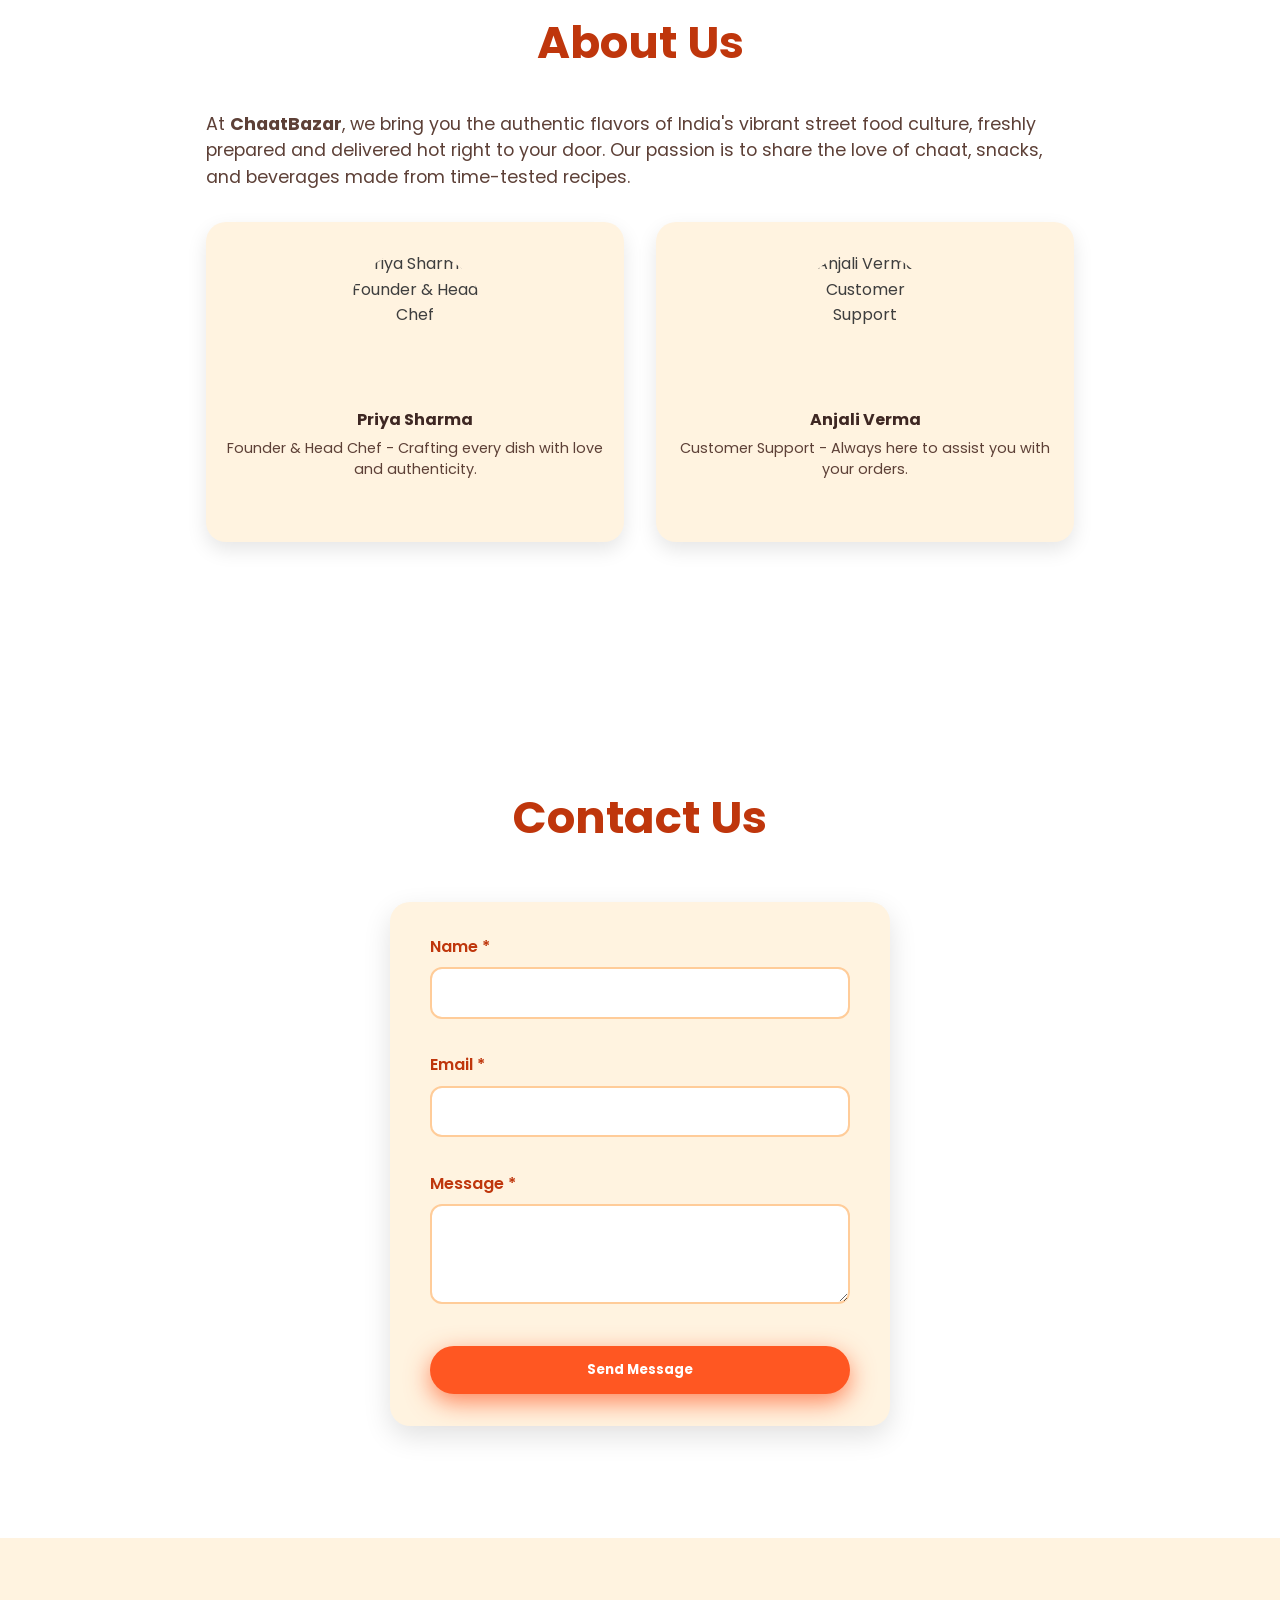
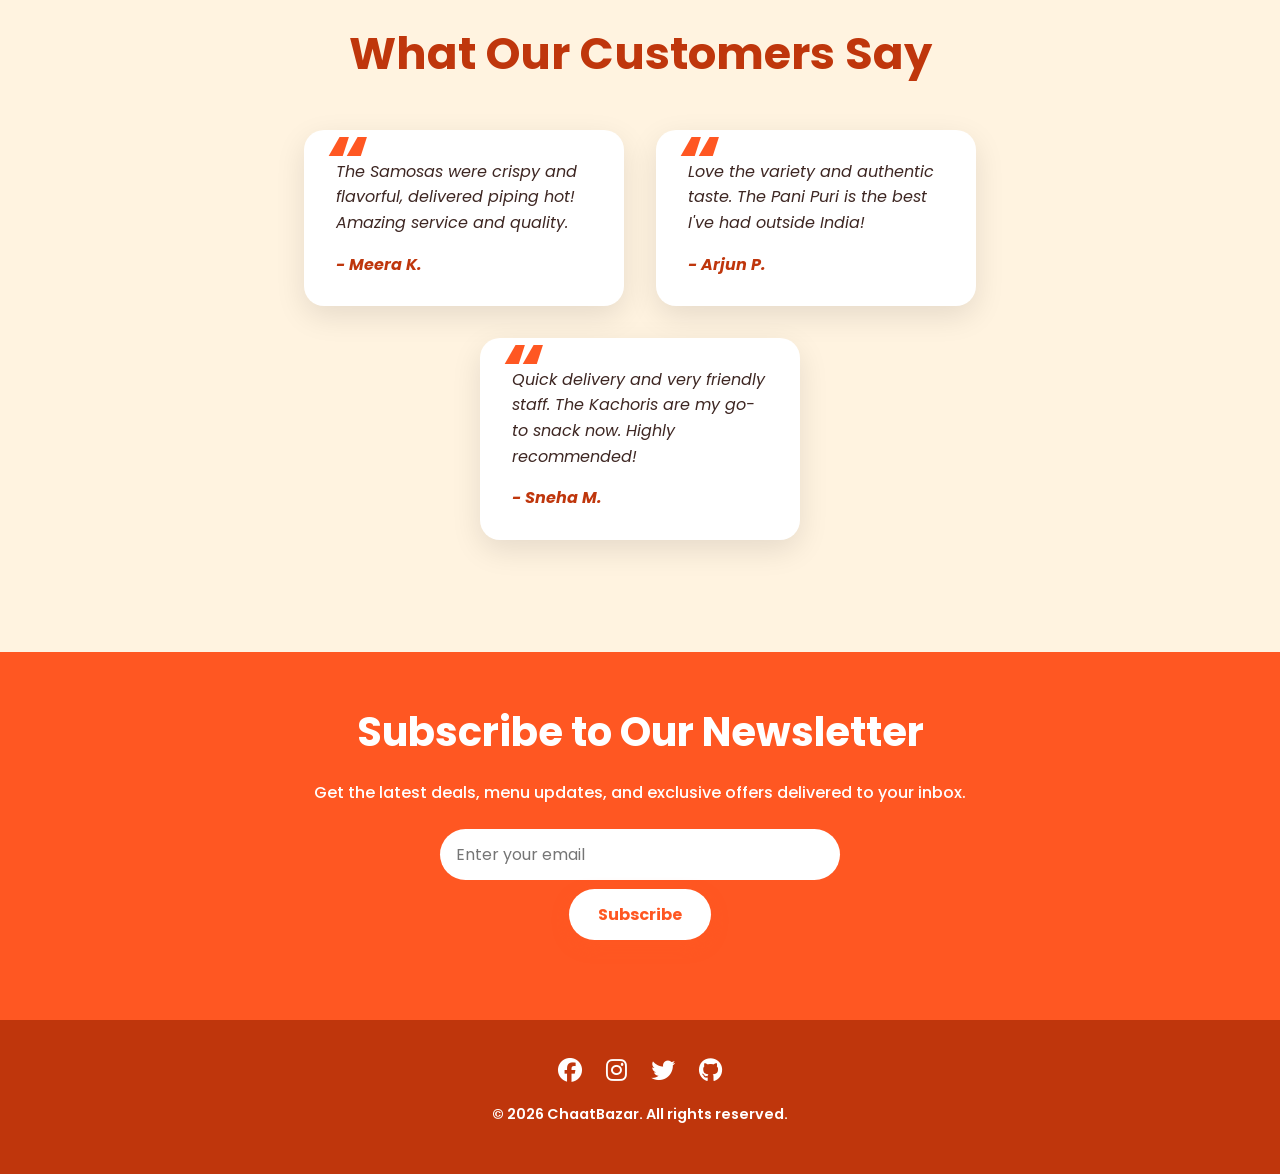
==== commit 81b524da: "Added new menu page" ====
--- a/index.html
+++ b/index.html
@@ -22,11 +22,11 @@
       <div class="dropdown" tabindex="0" aria-haspopup="true" aria-expanded="false">
         <a href="menu.html" class="dropdown-toggle nav-link">Menu</a>
         <div class="dropdown-menu" role="menu" aria-label="Menu Categories">
-          <a href="#specials" role="menuitem" tabindex="-1" class="menu-filter" data-filter="Specials">Specials</a>
-          <a href="#menu" role="menuitem" tabindex="-1" class="menu-filter" data-filter="Snacks">Snacks</a>
-          <a href="#menu" role="menuitem" tabindex="-1" class="menu-filter" data-filter="Chaat">Chaat</a>
-          <a href="#menu" role="menuitem" tabindex="-1" class="menu-filter" data-filter="Beverages">Beverages</a>
-          <a href="#menu" role="menuitem" tabindex="-1" class="menu-filter" data-filter="All">All</a>
+          <a href="menu.html?filter=Specials#filters" role="menuitem" tabindex="-1" class="menu-filter" data-filter="Specials">Specials</a>
+          <a href="menu.html?filter=All#filters" role="menuitem" tabindex="-1" class="menu-filter" data-filter="All">All</a>
+          <a href="menu.html?filter=Snacks#filters" role="menuitem" tabindex="-1" class="menu-filter" data-filter="Snacks">Snacks</a>
+          <a href="menu.html?filter=Chaat#filters" role="menuitem" tabindex="-1" class="menu-filter" data-filter="Chaat">Chaat</a>
+          <a href="menu.html?filter=Beverages#filters" role="menuitem" tabindex="-1" class="menu-filter" data-filter="Beverages">Beverages</a>
         </div>
       </div>
       <a href="#about" class="nav-link">About</a>
@@ -34,9 +34,7 @@
       <a href="#cart-sidebar" class="nav-link" id="cart-open-btn" aria-label="Open Cart">Cart (<span id="cart-count">0</span>)</a>
       <div class="search-bar" role="search">
         <input type="search" placeholder="Search menu..." aria-label="Search menu" id="search-input" autocomplete="off" />
-        <button aria-label="Search" id="search-btn">
-          <svg xmlns="http://www.w3.org/2000/svg" viewBox="0 0 24 24" fill="none" stroke="currentColor" stroke-width="2.5" stroke-linecap="round" stroke-linejoin="round" class="search-svg"><circle cx="11" cy="11" r="8"></circle><line x1="21" y1="21" x2="16.65" y2="16.65"></line></svg>
-        </button>
+        <button aria-label="Search" id="search-btn"></button>
         <div class="search-suggestions" id="search-suggestions" style="display: none;"></div>
       </div>
       <button id="theme-toggle" class="theme-toggle" aria-label="Toggle Theme">
--- a/css/style.css
+++ b/css/style.css
@@ -312,6 +312,20 @@
       opacity: 1;
       visibility: visible;
       transform: translateY(0);
+    }
+    /* When JS toggles the open class (keyboard interaction), show the menu the same way as hover */
+    .dropdown.open .dropdown-menu {
+      opacity: 1;
+      visibility: visible;
+      transform: translateY(0);
+    }
+
+    /* Force-hide override for dropdown when JS needs to hide it despite :hover */
+    .dropdown.force-hide .dropdown-menu {
+      opacity: 0 !important;
+      visibility: hidden !important;
+      transform: translateY(10px) !important;
+      pointer-events: none !important;
     }
 
     /* ===== Search Bar ===== */
@@ -1959,18 +1973,97 @@
 }
 /* ===== Dark Mode Theme ===== */
 .theme-toggle {
-  padding: 8px 12px;
-  border: none;
-  border-radius: 6px;
-  background: #e64a19;
-  color: white;
-  font-size: 16px;
+  position: relative;
+  display: inline-flex;
+  align-items: center;
+  justify-content: space-between;
+  width: 68px;
+  height: 32px;
+  padding: 3px;
+  border: 1px solid rgba(0, 0, 0, 0.08);
+  border-radius: 99px;
+  background-color: #f2f4f7;
   cursor: pointer;
-  transition: 0.3s;
+  transition: background-color 0.3s cubic-bezier(0.4, 0, 0.2, 1), border-color 0.3s cubic-bezier(0.4, 0, 0.2, 1);
+  box-shadow: inset 0 2px 5px rgba(0, 0, 0, 0.05);
 }
 
 .theme-toggle:hover {
-  background: #e66900;
+  border-color: rgba(255, 87, 34, 0.3);
+}
+
+.theme-toggle:focus-visible {
+  outline: 2px solid #ff5722 !important;
+  outline-offset: 2px;
+}
+
+.theme-toggle-track {
+  position: relative;
+  display: flex;
+  align-items: center;
+  justify-content: space-between;
+  width: 100%;
+  height: 100%;
+  padding: 0 4px;
+}
+
+.theme-toggle-thumb {
+  position: absolute;
+  top: 0px;
+  left: 0px;
+  width: 24px;
+  height: 24px;
+  border-radius: 50%;
+  background-color: #ffa726; /* vibrant orange/yellow for light mode */
+  box-shadow: 0 2px 6px rgba(255, 167, 38, 0.4);
+  transition: transform 0.3s cubic-bezier(0.4, 0, 0.2, 1), background-color 0.3s cubic-bezier(0.4, 0, 0.2, 1), box-shadow 0.3s cubic-bezier(0.4, 0, 0.2, 1);
+  z-index: 1;
+}
+
+.theme-toggle-icon {
+  display: flex;
+  align-items: center;
+  justify-content: center;
+  width: 20px;
+  height: 20px;
+  z-index: 2;
+  pointer-events: none;
+  transition: color 0.3s cubic-bezier(0.4, 0, 0.2, 1);
+}
+
+.theme-toggle-icon svg {
+  width: 13px;
+  height: 13px;
+  stroke-width: 2.5;
+}
+
+.theme-toggle-icon.sun-icon {
+  color: #ffffff; /* Active in light mode */
+}
+
+.theme-toggle-icon.moon-icon {
+  color: #8e9aa8; /* Inactive in light mode */
+}
+
+/* Dark mode specific overrides for theme toggle */
+body.dark .theme-toggle {
+  background-color: #15191e;
+  border-color: rgba(255, 255, 255, 0.05);
+  box-shadow: inset 0 2px 5px rgba(0, 0, 0, 0.3);
+}
+
+body.dark .theme-toggle-thumb {
+  transform: translateX(36px);
+  background-color: #2b3648; /* Slate blue for dark mode */
+  box-shadow: 0 2px 6px rgba(0, 0, 0, 0.4);
+}
+
+body.dark .theme-toggle-icon.sun-icon {
+  color: #5f6d7e; /* Inactive in dark mode */
+}
+
+body.dark .theme-toggle-icon.moon-icon {
+  color: #ffffff; /* Active in dark mode */
 }
 /* body */
 body.dark {
@@ -2499,4 +2592,23 @@
 body.dark .breakdown-row.final {
   color: #ff7a45;
   border-top-color: #555;
+}
+
+.lang-toggle-btn {
+  background: linear-gradient(135deg, #ff6200, #ff8c00);
+  color: #fff;
+  border: none;
+  border-radius: 20px;
+  padding: 6px 16px;
+  font-size: 0.85rem;
+  font-weight: 600;
+  cursor: pointer;
+  font-family: 'Poppins', sans-serif;
+  transition: transform 0.2s ease, box-shadow 0.2s ease;
+  white-space: nowrap;
+  margin-left: 8px;
+}
+.lang-toggle-btn:hover {
+  transform: translateY(-2px);
+  box-shadow: 0 4px 12px rgba(255, 98, 0, 0.35);
 }
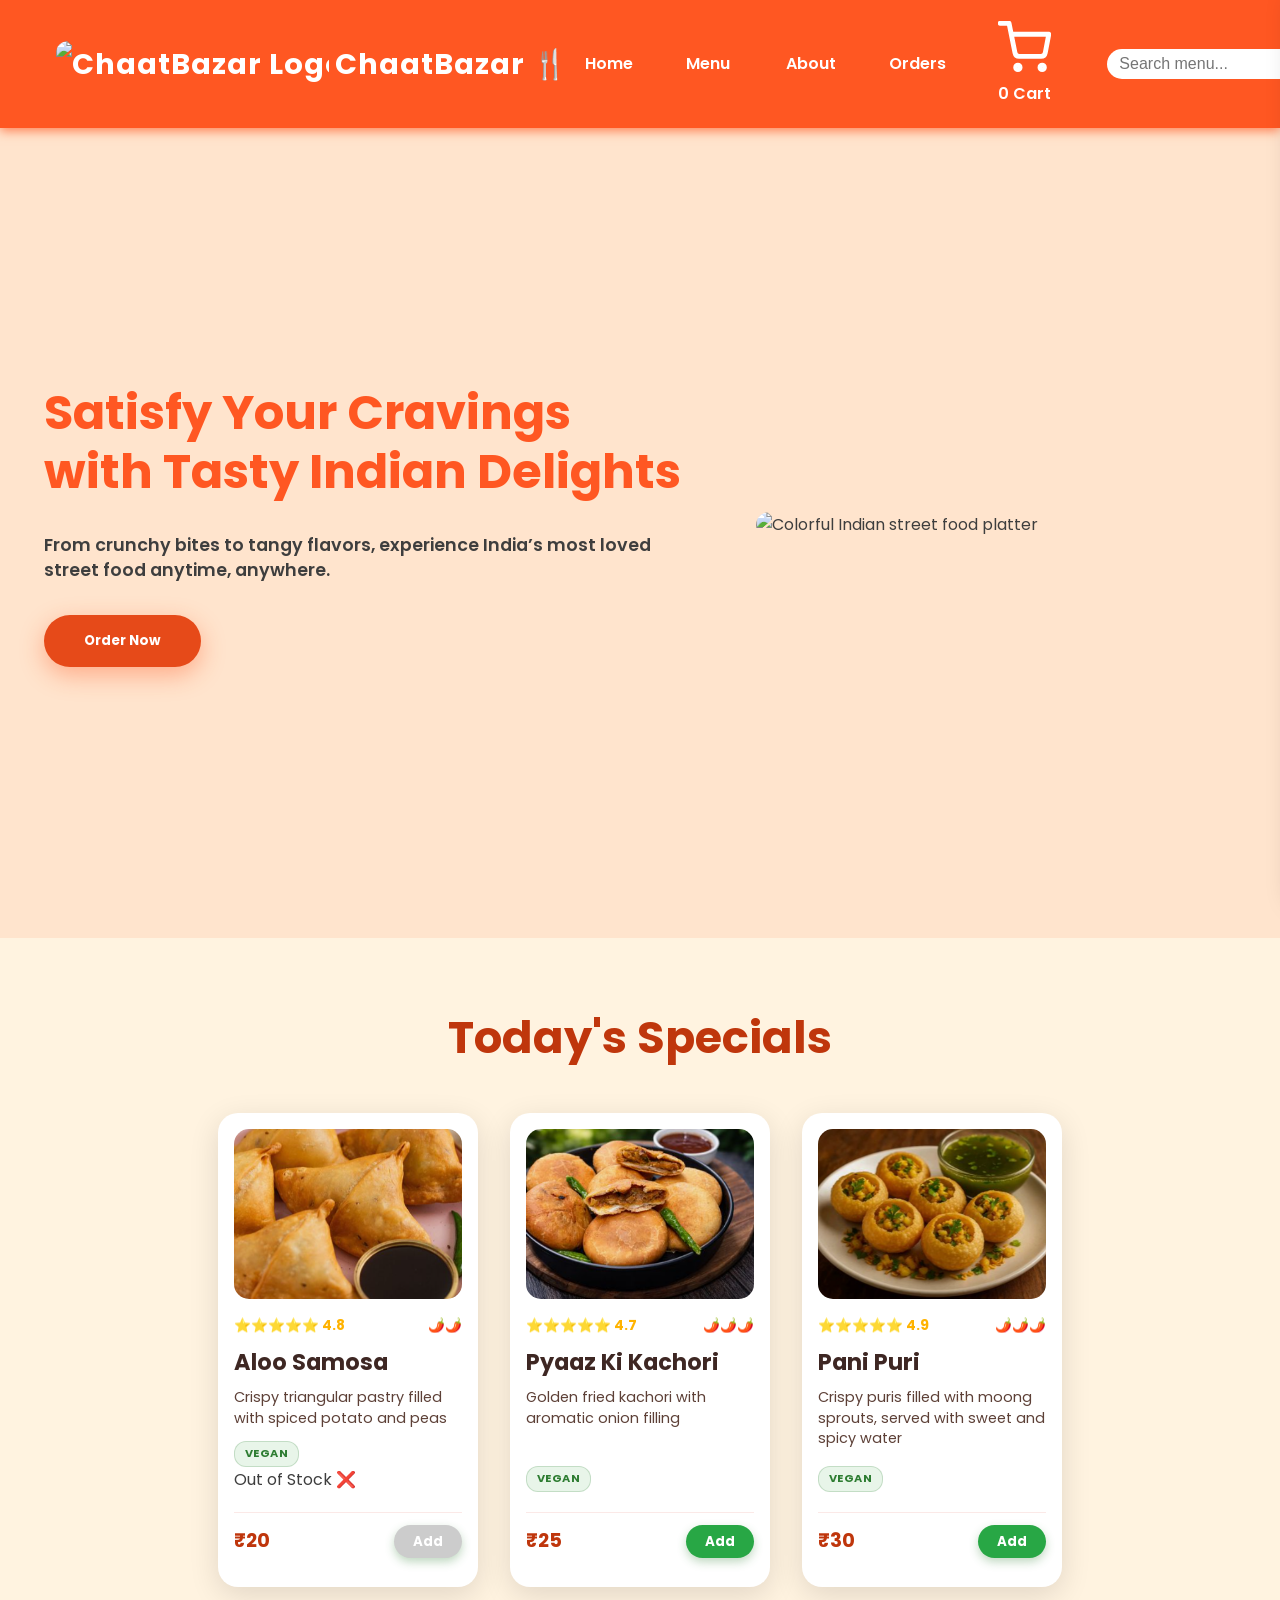
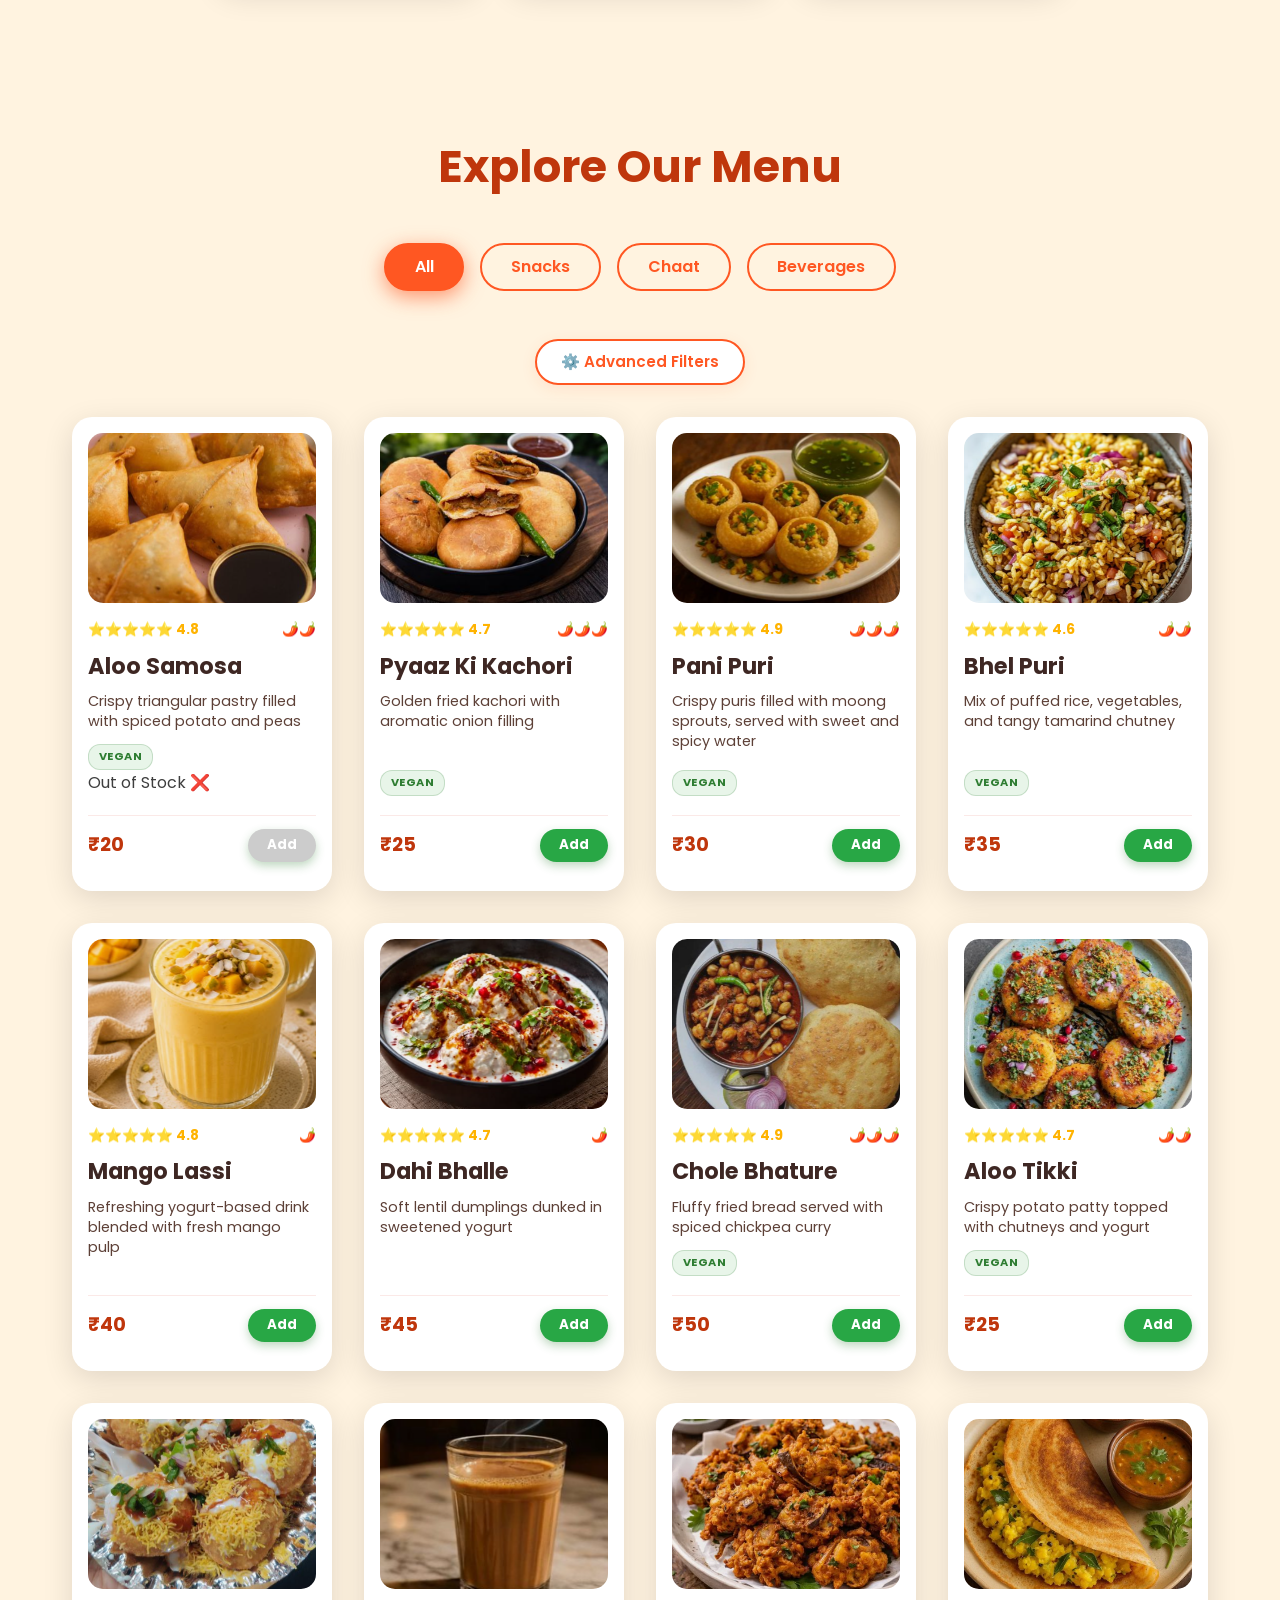
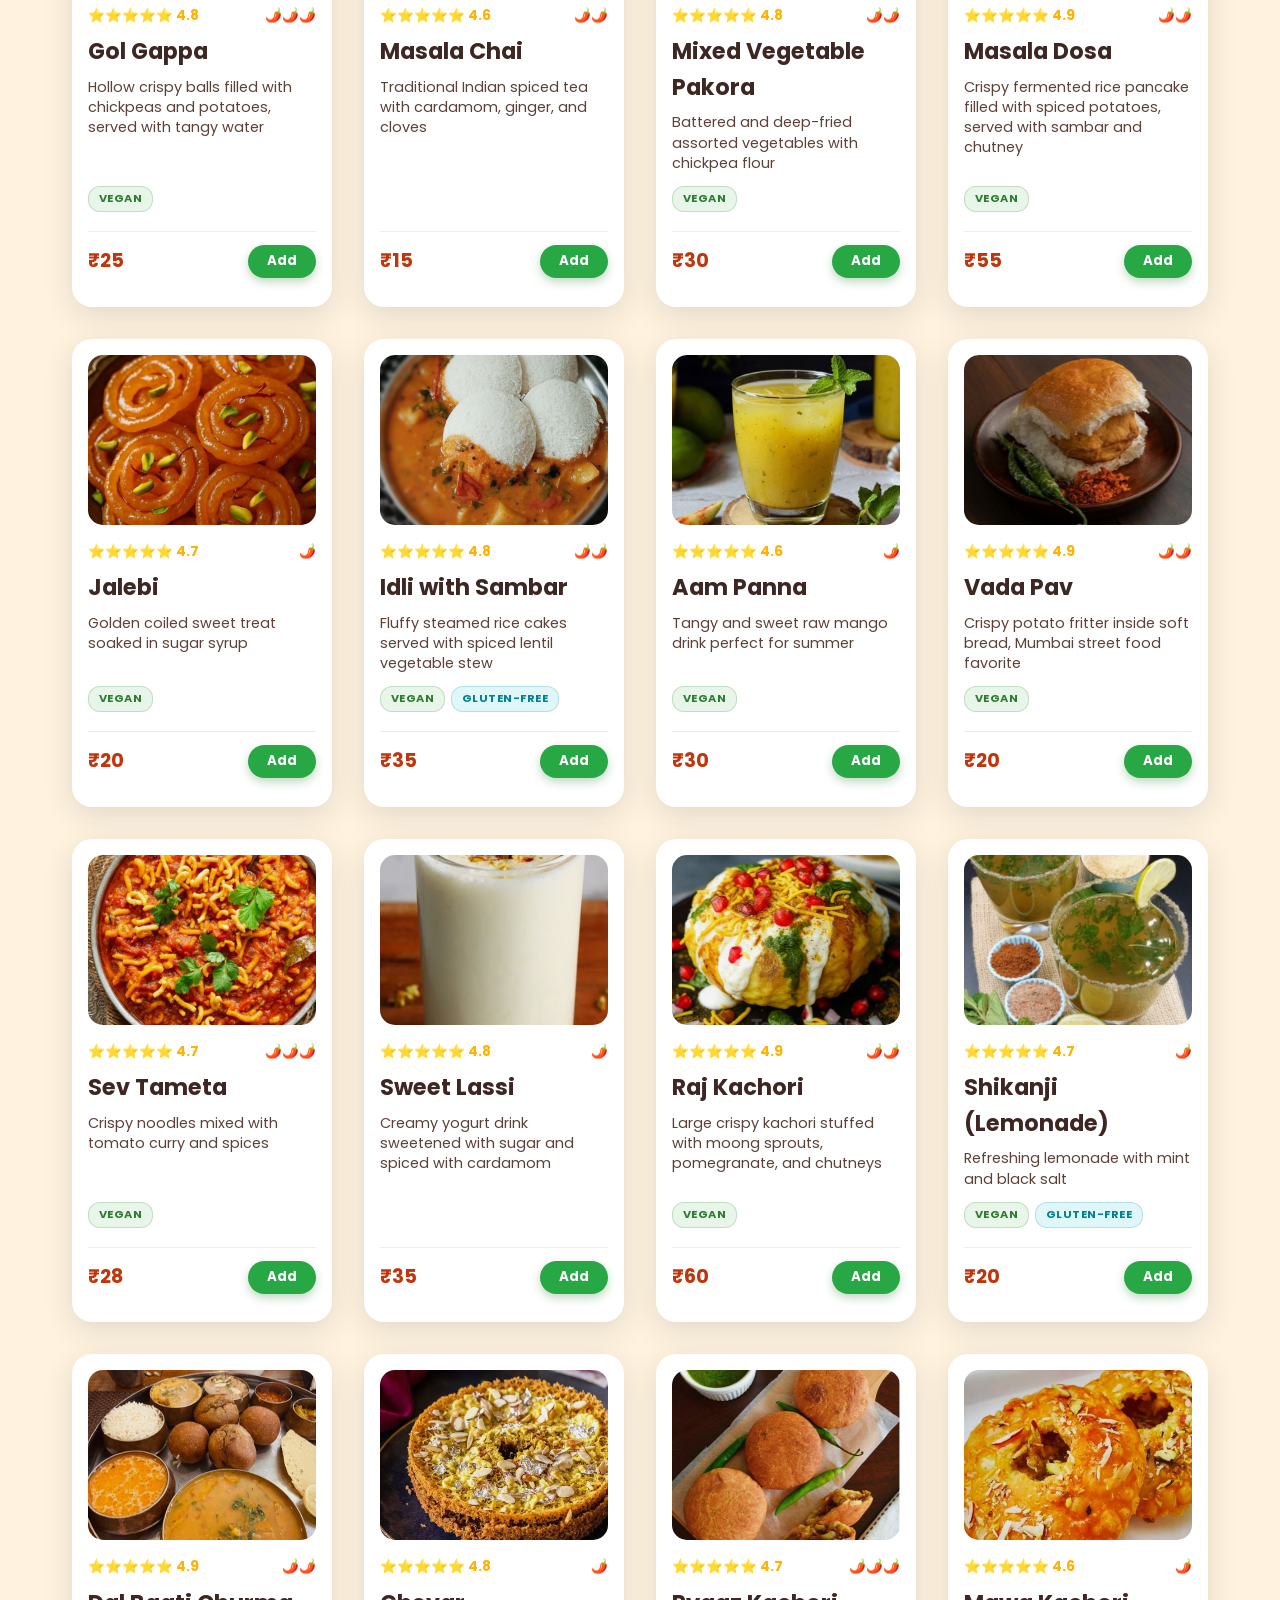
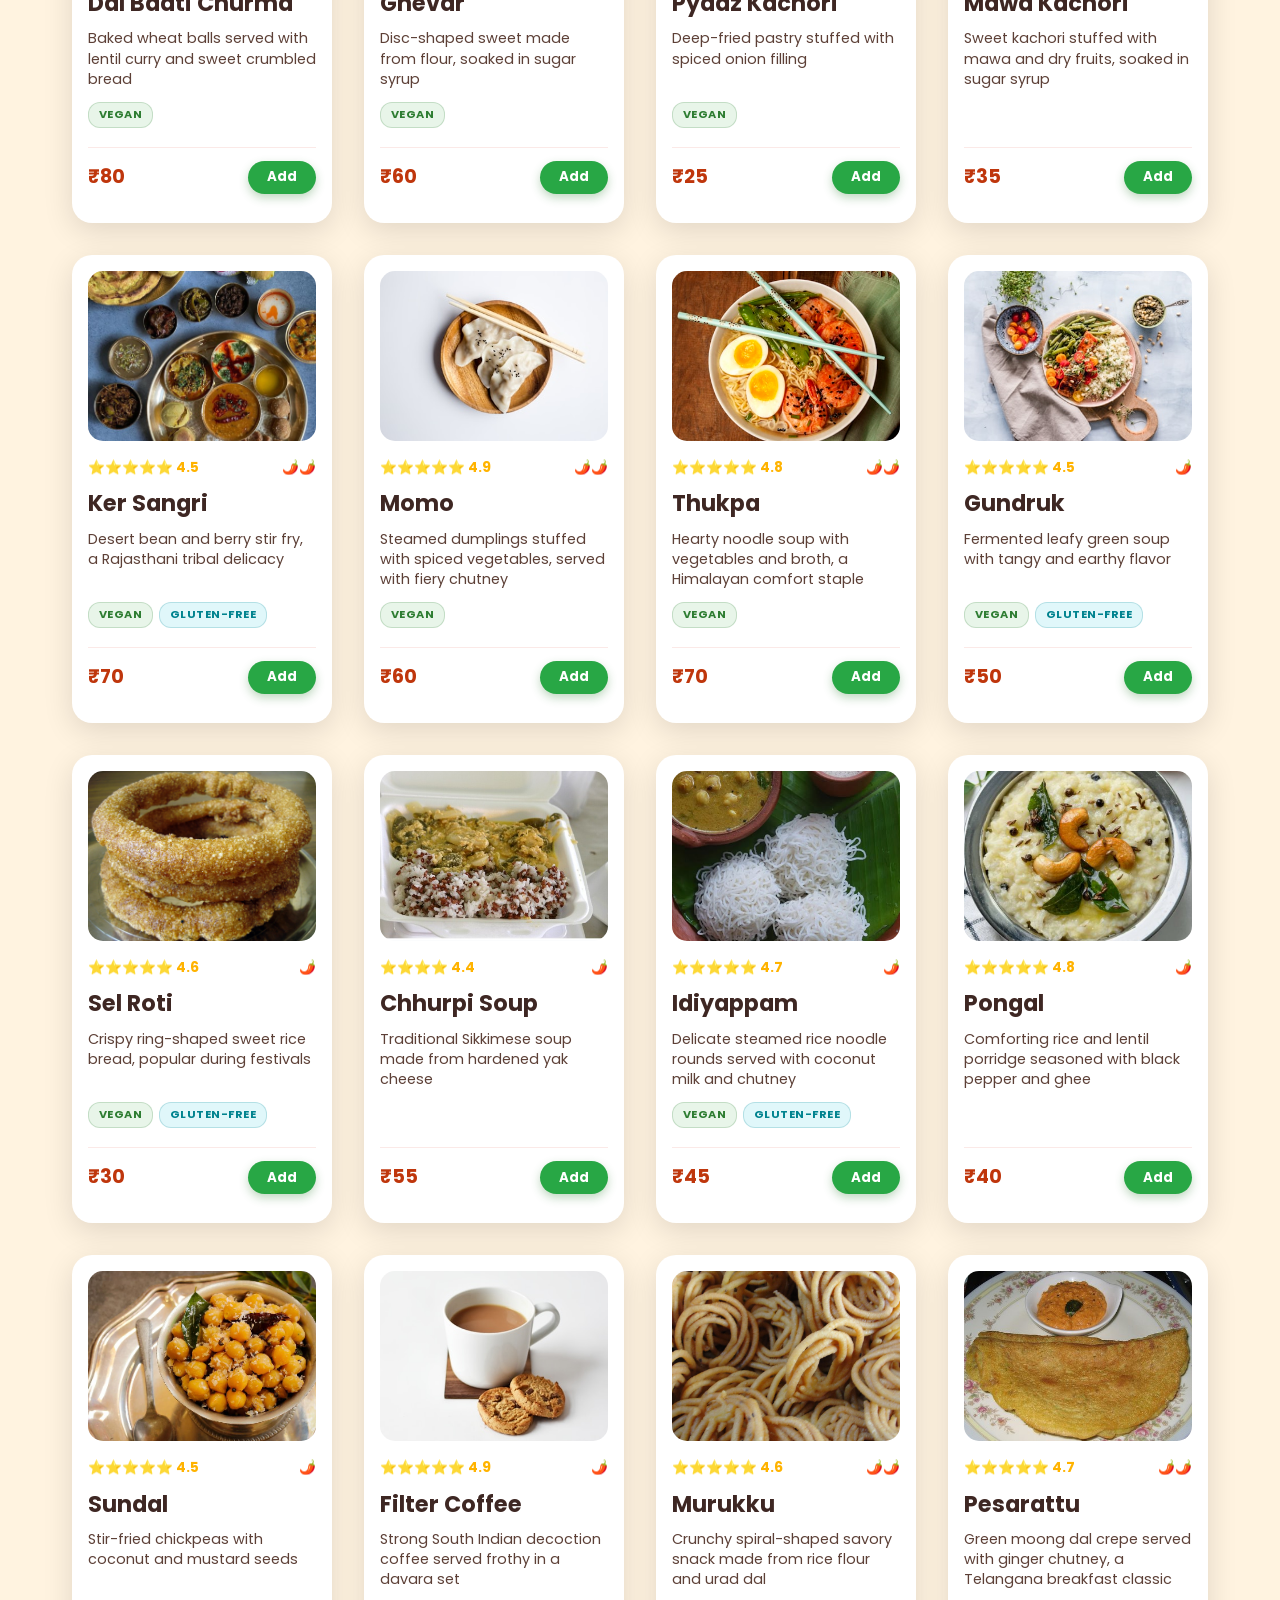
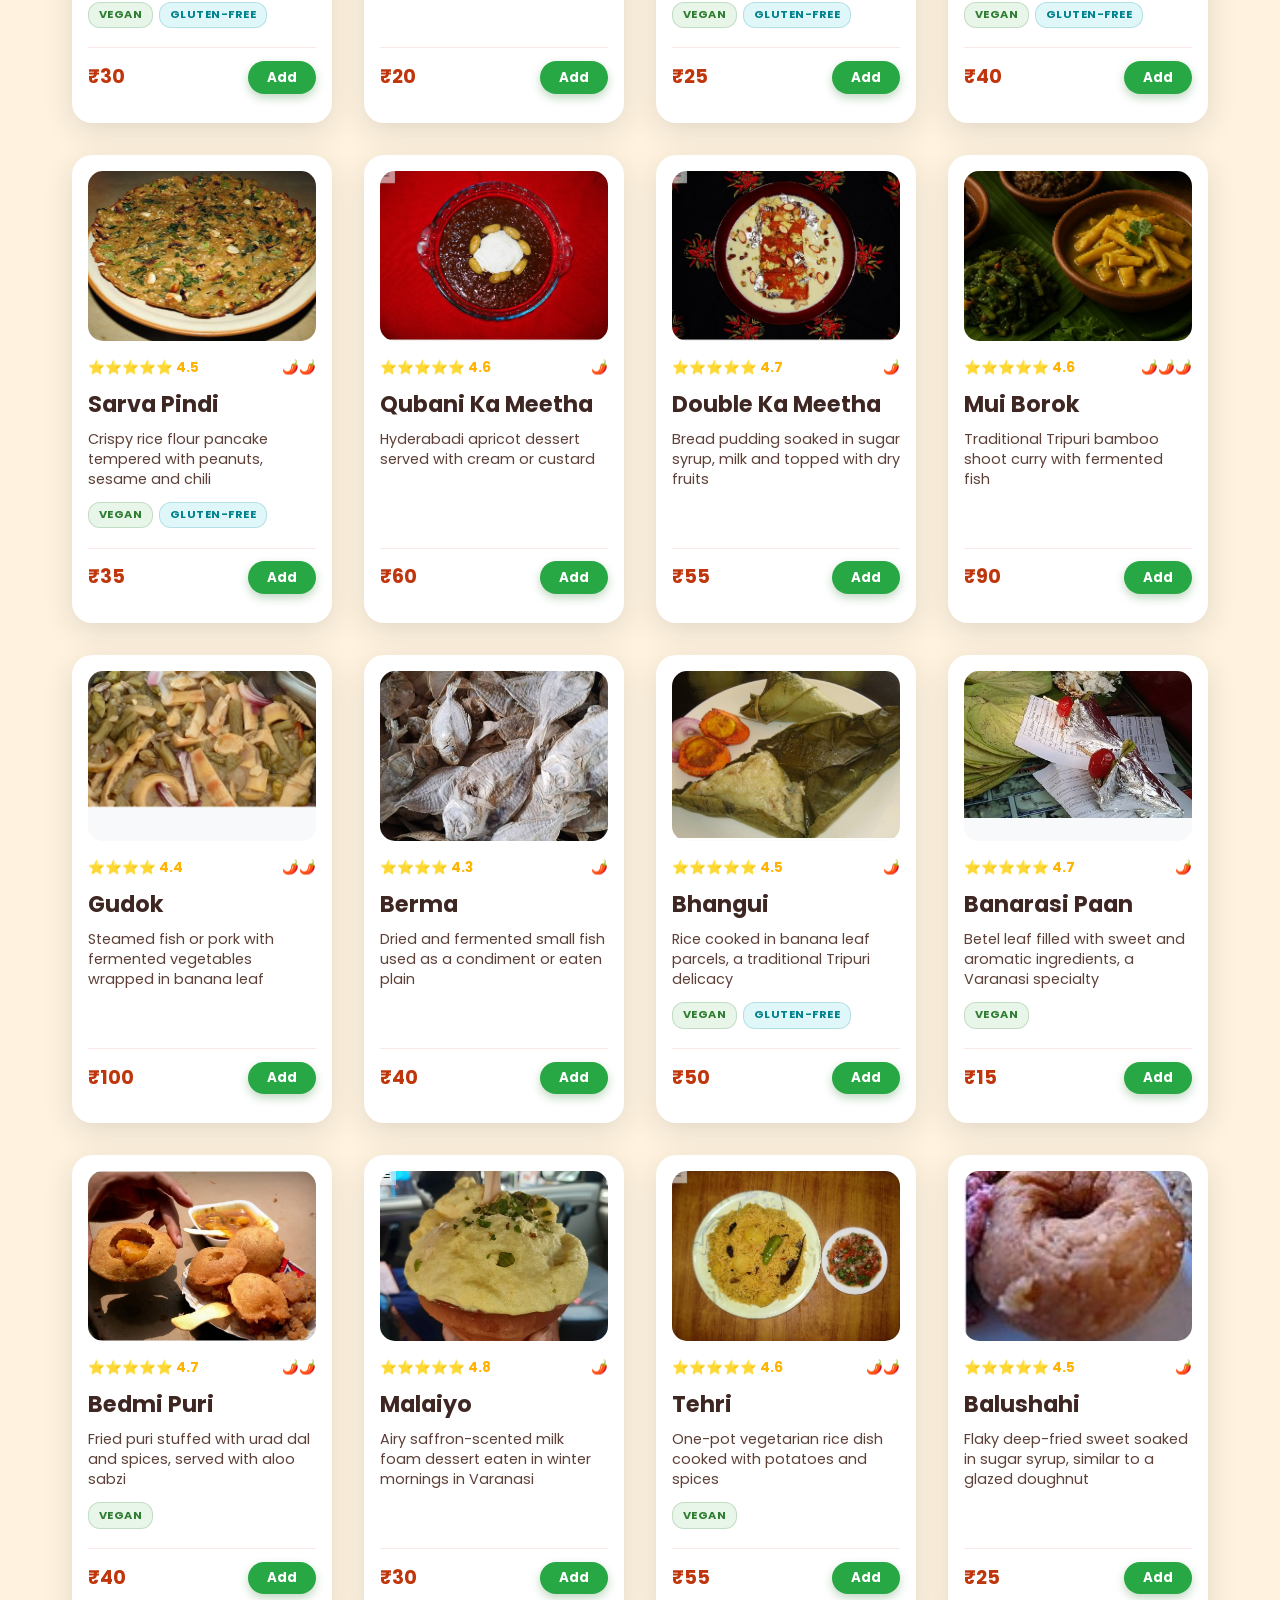
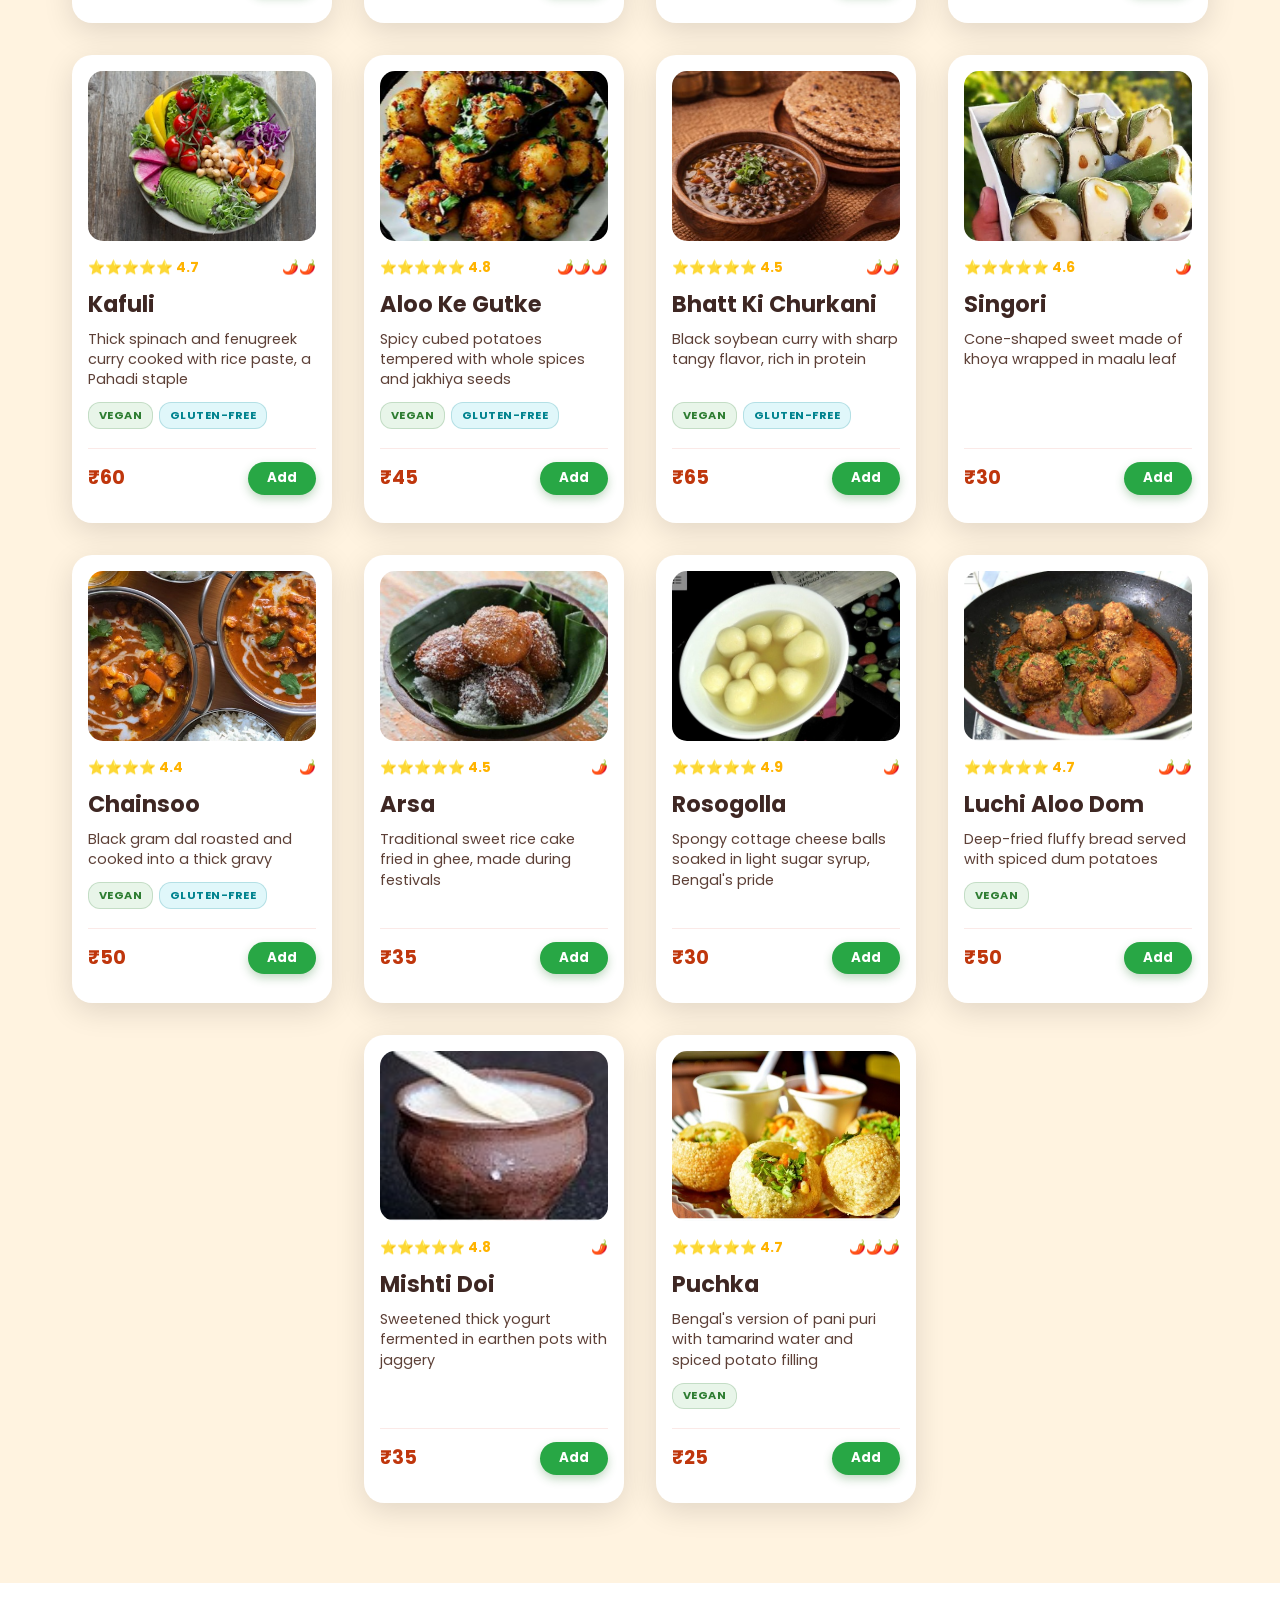
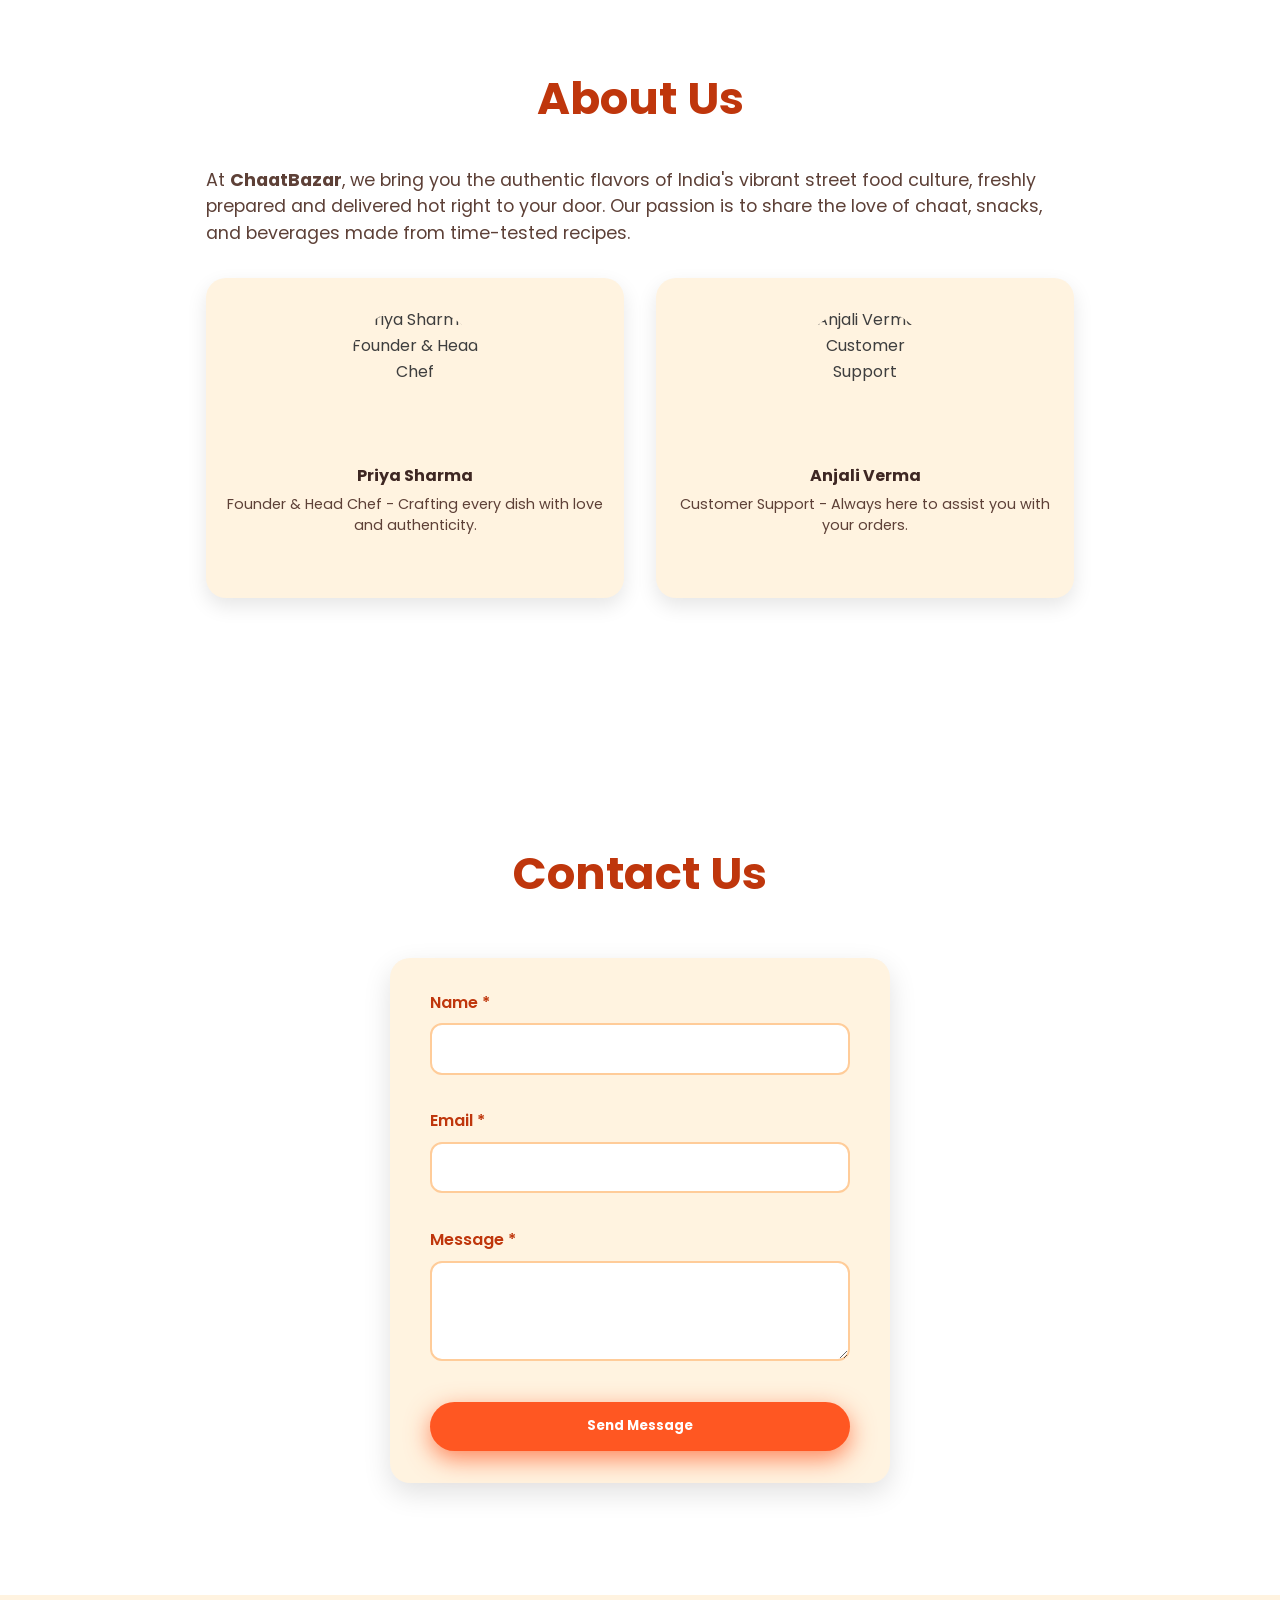
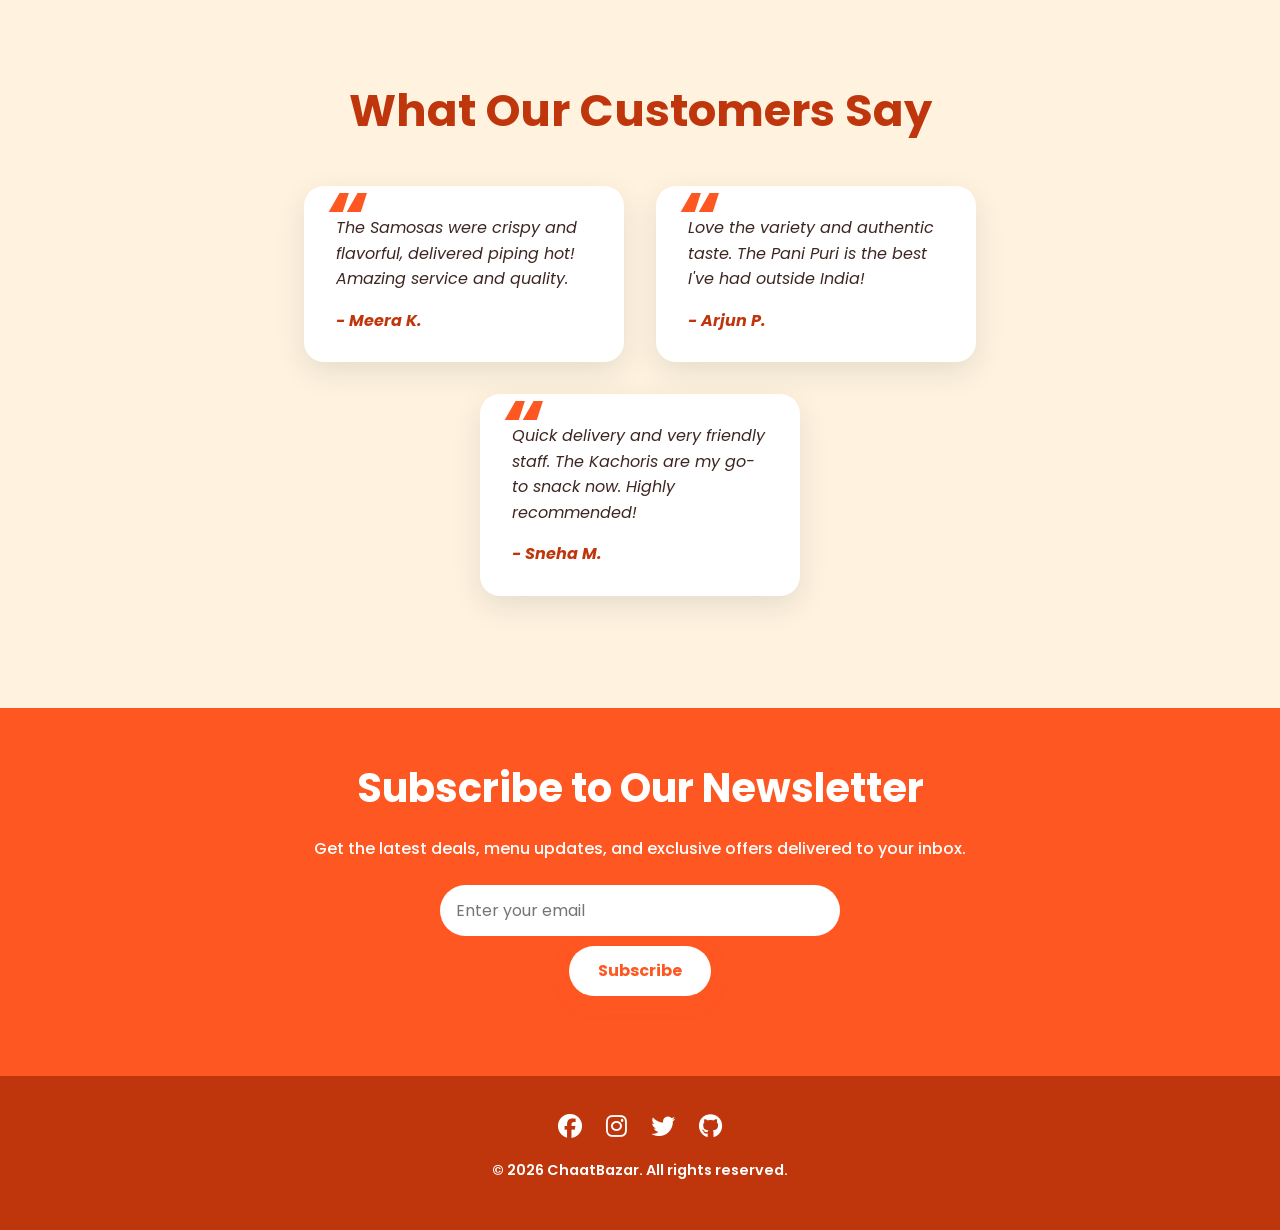
==== commit caded445: "style(ui): insert logo in index.html navbar and set logo.png as favicon" ====
--- a/index.html
+++ b/index.html
@@ -9,32 +9,40 @@
   <link href="https://fonts.googleapis.com/css2?family=Poppins:wght@400;600;700&display=swap" rel="stylesheet" />
   <link rel="stylesheet" href="https://cdnjs.cloudflare.com/ajax/libs/font-awesome/6.5.1/css/all.min.css" />
   <link rel="stylesheet" href="css/style.css">
-  <link rel="icon" href="favicon.png" type="image/png" />
+  <link rel="icon" href="img/logo.png" type="image/png" />
 </head>
 <body>
 
 <!-- Header & Navigation -->
 <header>
   <div class="header-inner container" role="banner">
-    <a href="#" class="logo" aria-label="ChaatBazar Home">ChaatBazar 🍴</a>
+    <a href="#" class="logo" aria-label="ChaatBazar Home"><img src="img/logo.png" alt="ChaatBazar Logo" class="navbar-logo-img" />ChaatBazar 🍴</a>
     <nav role="navigation" aria-label="Primary Navigation">
       <a href="#hero" class="nav-link active" tabindex="0">Home</a>
       <div class="dropdown" tabindex="0" aria-haspopup="true" aria-expanded="false">
         <a href="menu.html" class="dropdown-toggle nav-link">Menu</a>
         <div class="dropdown-menu" role="menu" aria-label="Menu Categories">
-          <a href="menu.html?filter=Specials#filters" role="menuitem" tabindex="-1" class="menu-filter" data-filter="Specials">Specials</a>
-          <a href="menu.html?filter=All#filters" role="menuitem" tabindex="-1" class="menu-filter" data-filter="All">All</a>
-          <a href="menu.html?filter=Snacks#filters" role="menuitem" tabindex="-1" class="menu-filter" data-filter="Snacks">Snacks</a>
-          <a href="menu.html?filter=Chaat#filters" role="menuitem" tabindex="-1" class="menu-filter" data-filter="Chaat">Chaat</a>
-          <a href="menu.html?filter=Beverages#filters" role="menuitem" tabindex="-1" class="menu-filter" data-filter="Beverages">Beverages</a>
+          <a href="#specials" role="menuitem" tabindex="-1" class="menu-filter" data-filter="Specials">Specials</a>
+          <a href="#menu" role="menuitem" tabindex="-1" class="menu-filter" data-filter="Snacks">Snacks</a>
+          <a href="#menu" role="menuitem" tabindex="-1" class="menu-filter" data-filter="Chaat">Chaat</a>
+          <a href="#menu" role="menuitem" tabindex="-1" class="menu-filter" data-filter="Beverages">Beverages</a>
+          <a href="#menu" role="menuitem" tabindex="-1" class="menu-filter" data-filter="All">All</a>
         </div>
       </div>
-      <a href="#about" class="nav-link">About</a>
+      <a href="about.html" class="nav-link">About</a>
       <a href="orders.html" class="nav-link">Orders</a>
-      <a href="#cart-sidebar" class="nav-link" id="cart-open-btn" aria-label="Open Cart">Cart (<span id="cart-count">0</span>)</a>
+      <a href="#cart-sidebar" class="nav-link cart-btn-modern" id="cart-open-btn" aria-label="Open Cart">
+        <span class="cart-icon-wrapper">
+          <svg xmlns="http://www.w3.org/2000/svg" viewBox="0 0 24 24" fill="none" stroke="currentColor" stroke-width="2.2" stroke-linecap="round" stroke-linejoin="round" class="cart-svg-icon"><circle cx="9" cy="21" r="1"></circle><circle cx="20" cy="21" r="1"></circle><path d="M1 1h4l2.68 13.39a2 2 0 0 0 2 1.61h9.72a2 2 0 0 0 2-1.61L23 6H6"></path></svg>
+          <span id="cart-count" class="cart-badge">0</span>
+        </span>
+        <span class="cart-text">Cart</span>
+      </a>
       <div class="search-bar" role="search">
         <input type="search" placeholder="Search menu..." aria-label="Search menu" id="search-input" autocomplete="off" />
-        <button aria-label="Search" id="search-btn"></button>
+        <button aria-label="Search" id="search-btn">
+          <svg xmlns="http://www.w3.org/2000/svg" viewBox="0 0 24 24" fill="none" stroke="currentColor" stroke-width="2.5" stroke-linecap="round" stroke-linejoin="round" class="search-svg"><circle cx="11" cy="11" r="8"></circle><line x1="21" y1="21" x2="16.65" y2="16.65"></line></svg>
+        </button>
         <div class="search-suggestions" id="search-suggestions" style="display: none;"></div>
       </div>
       <button id="theme-toggle" class="theme-toggle" aria-label="Toggle Theme">
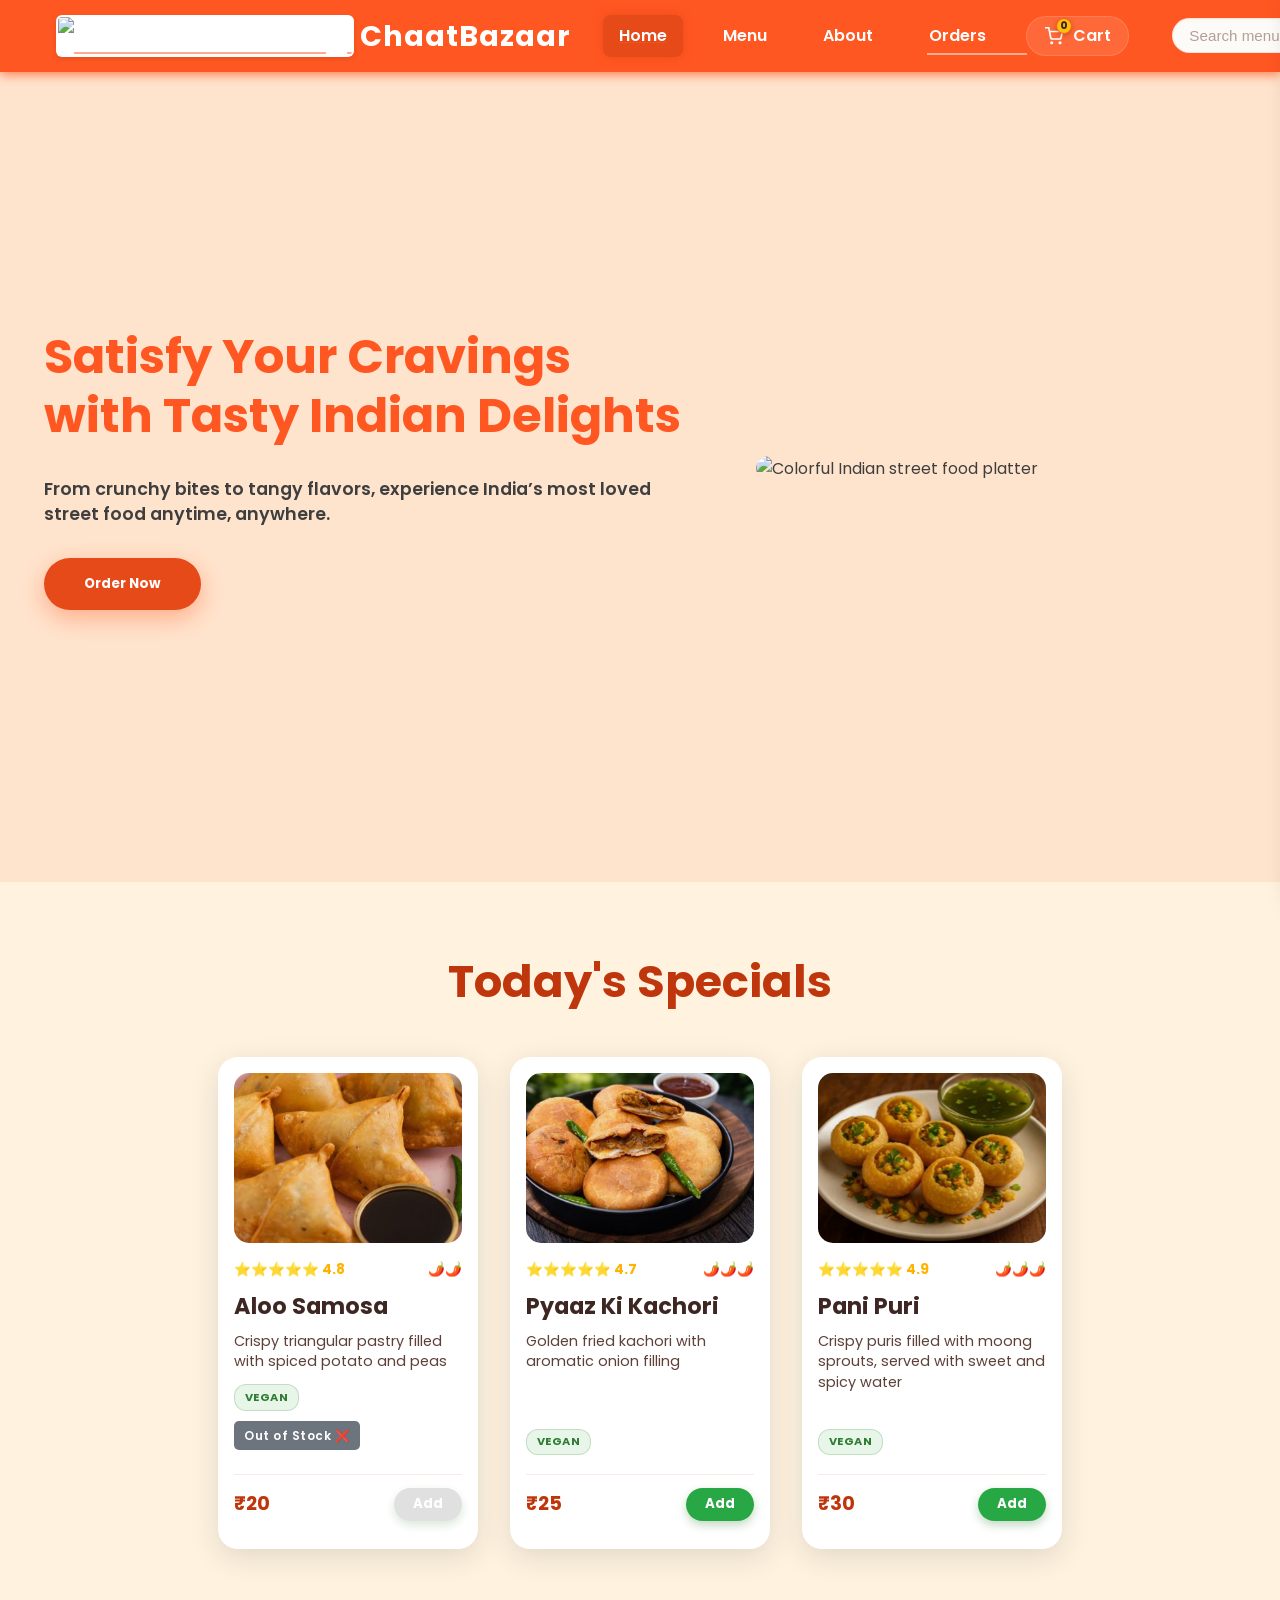
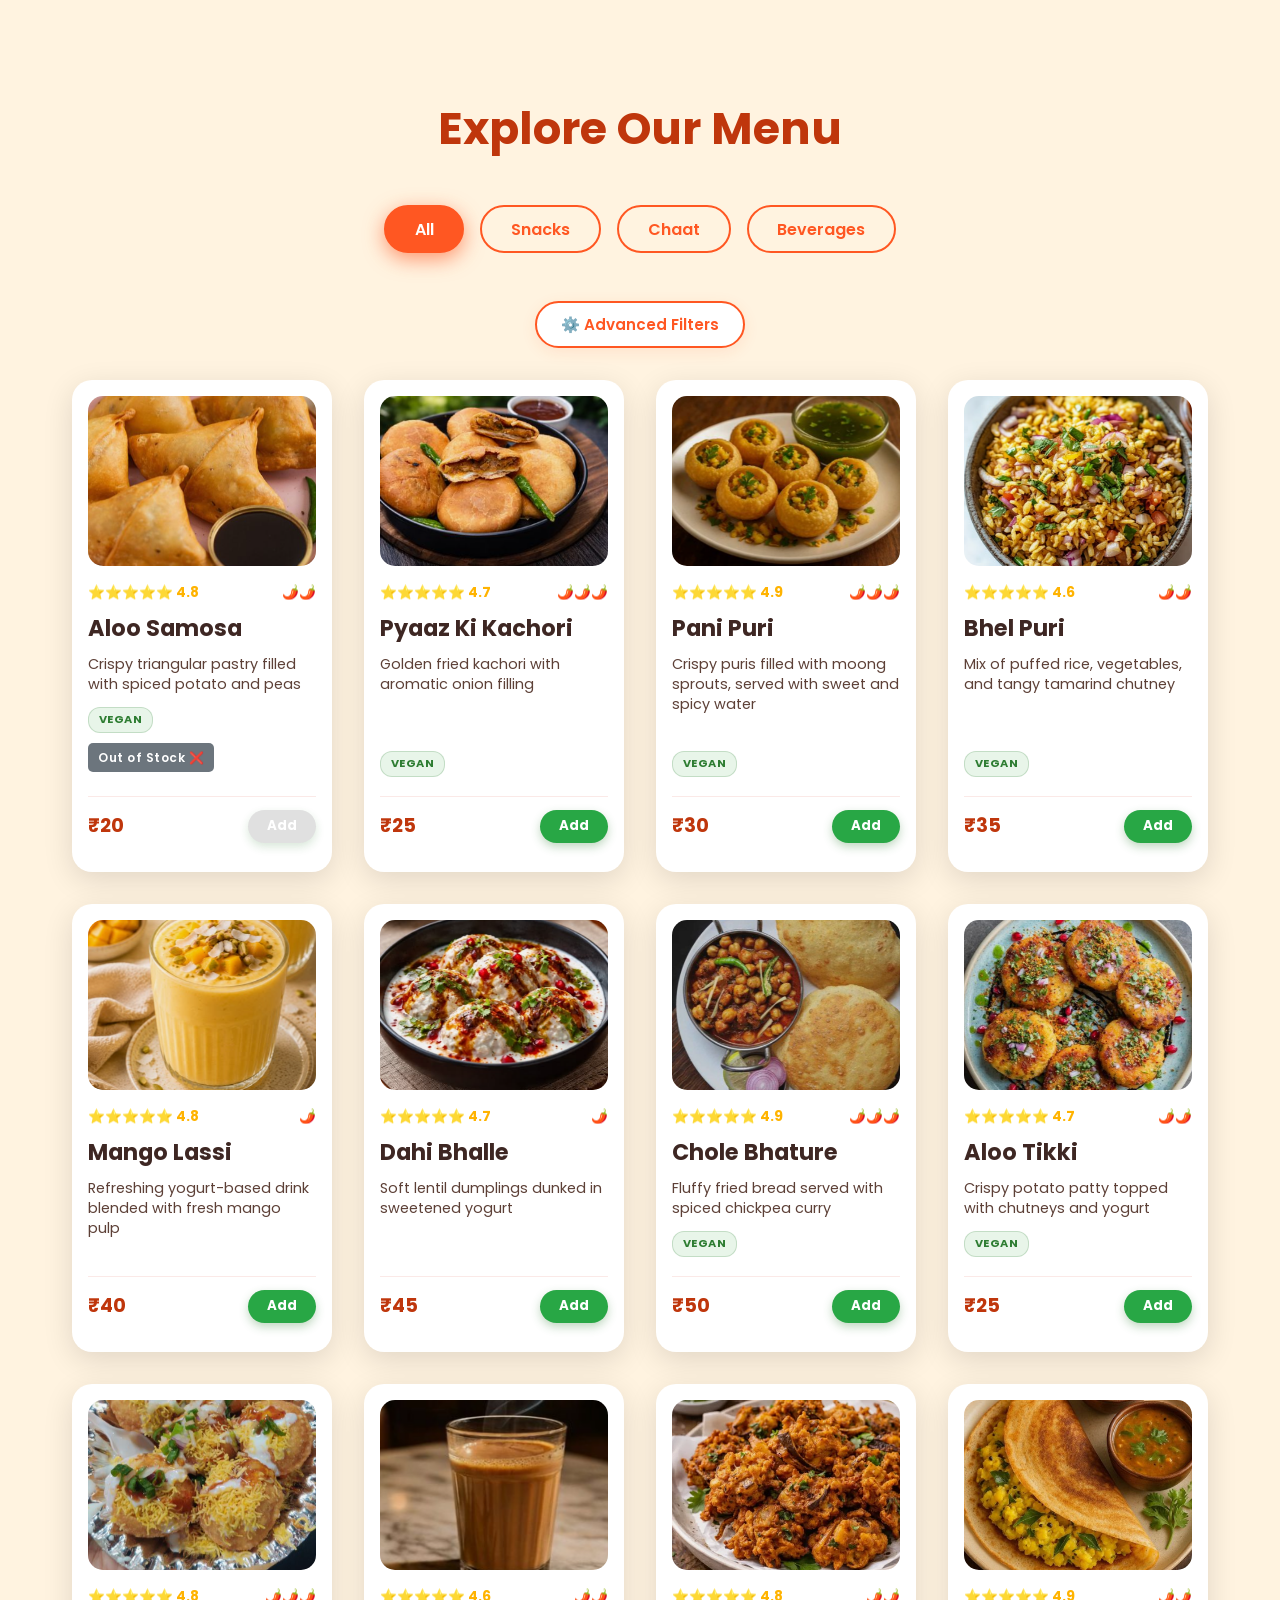
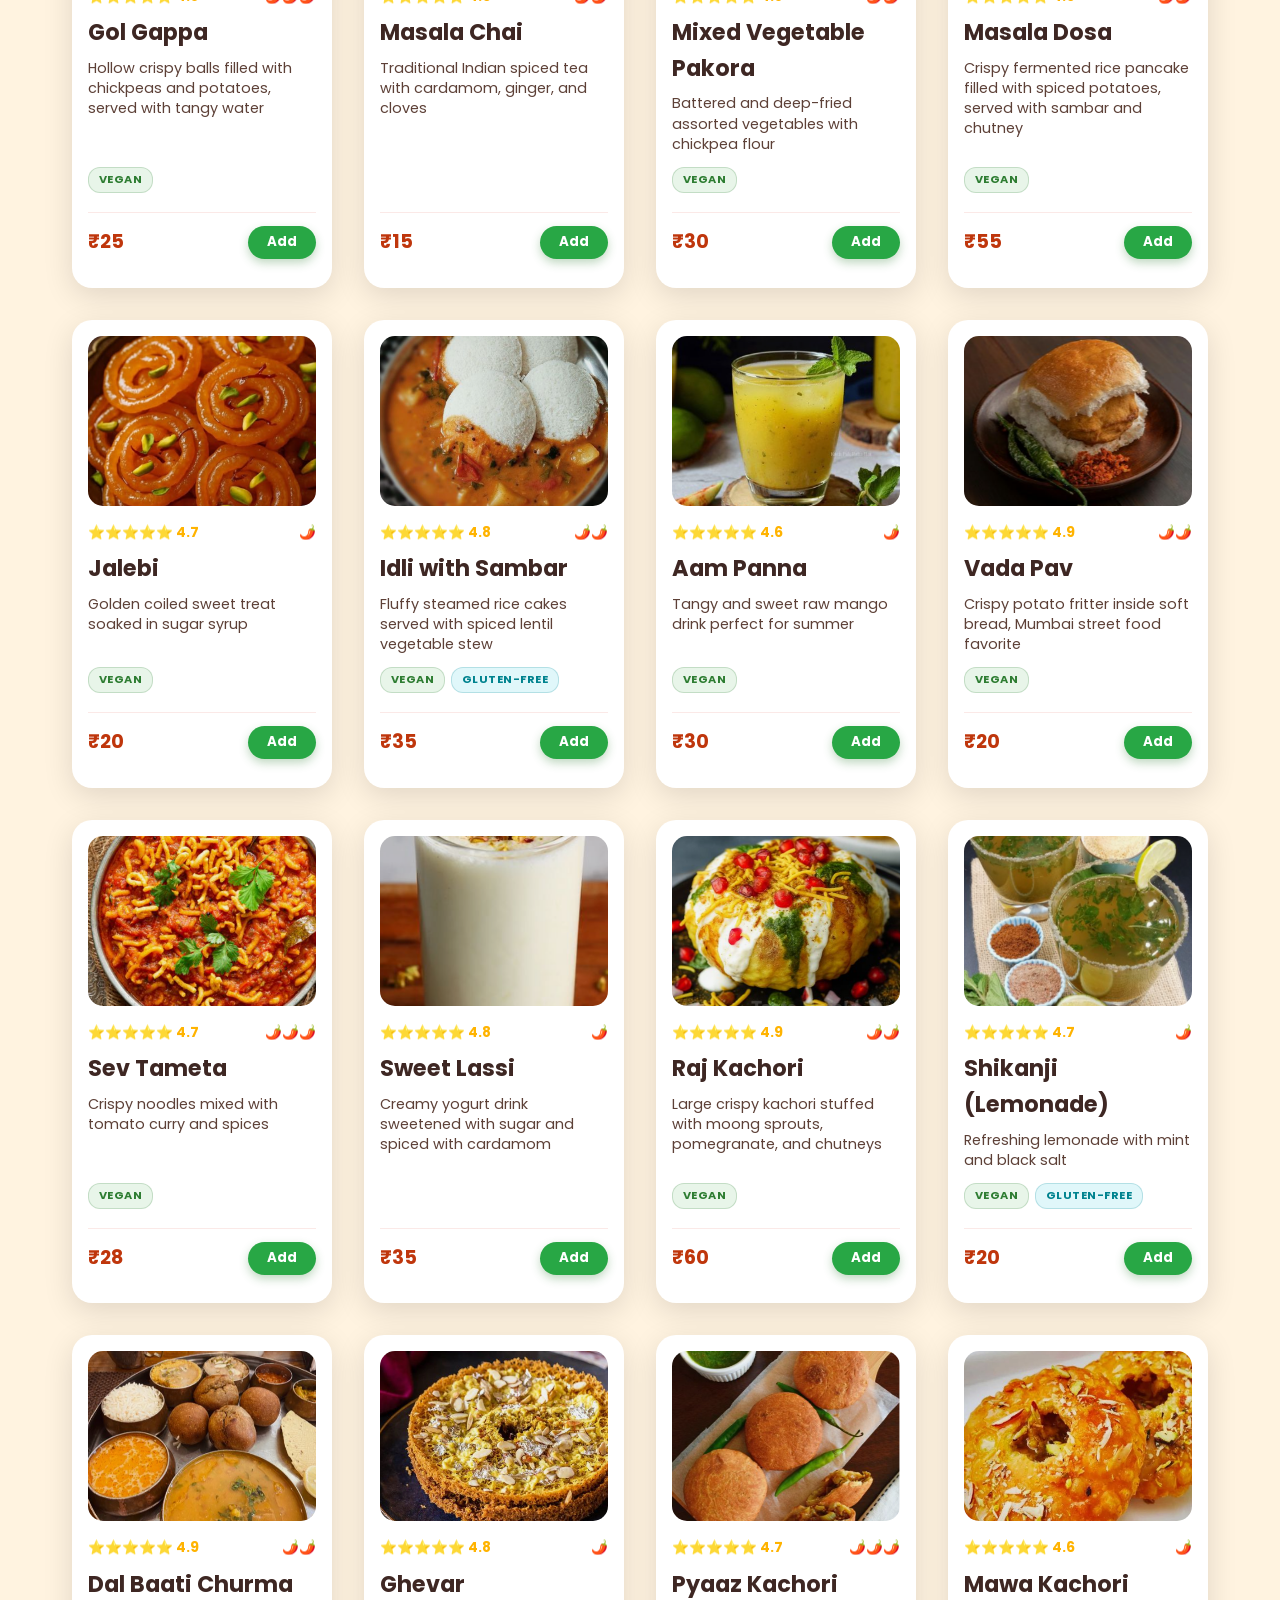
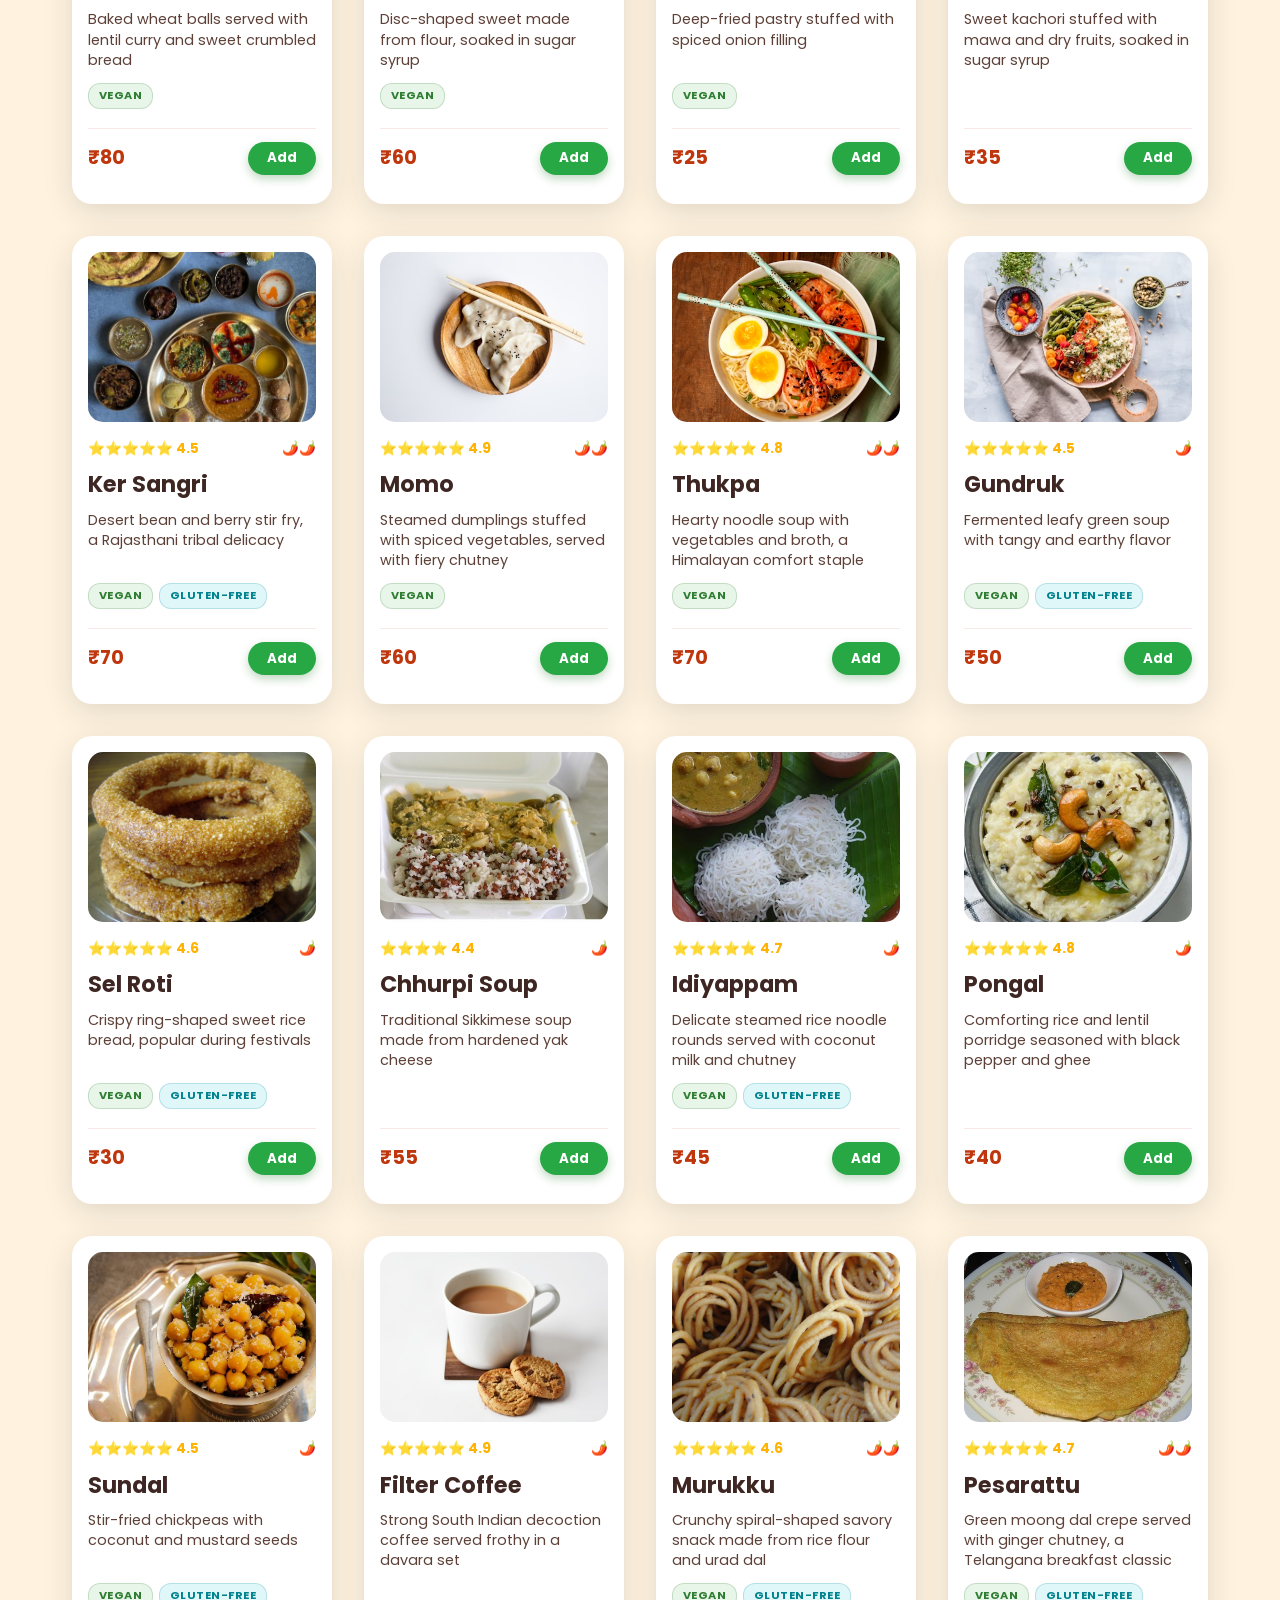
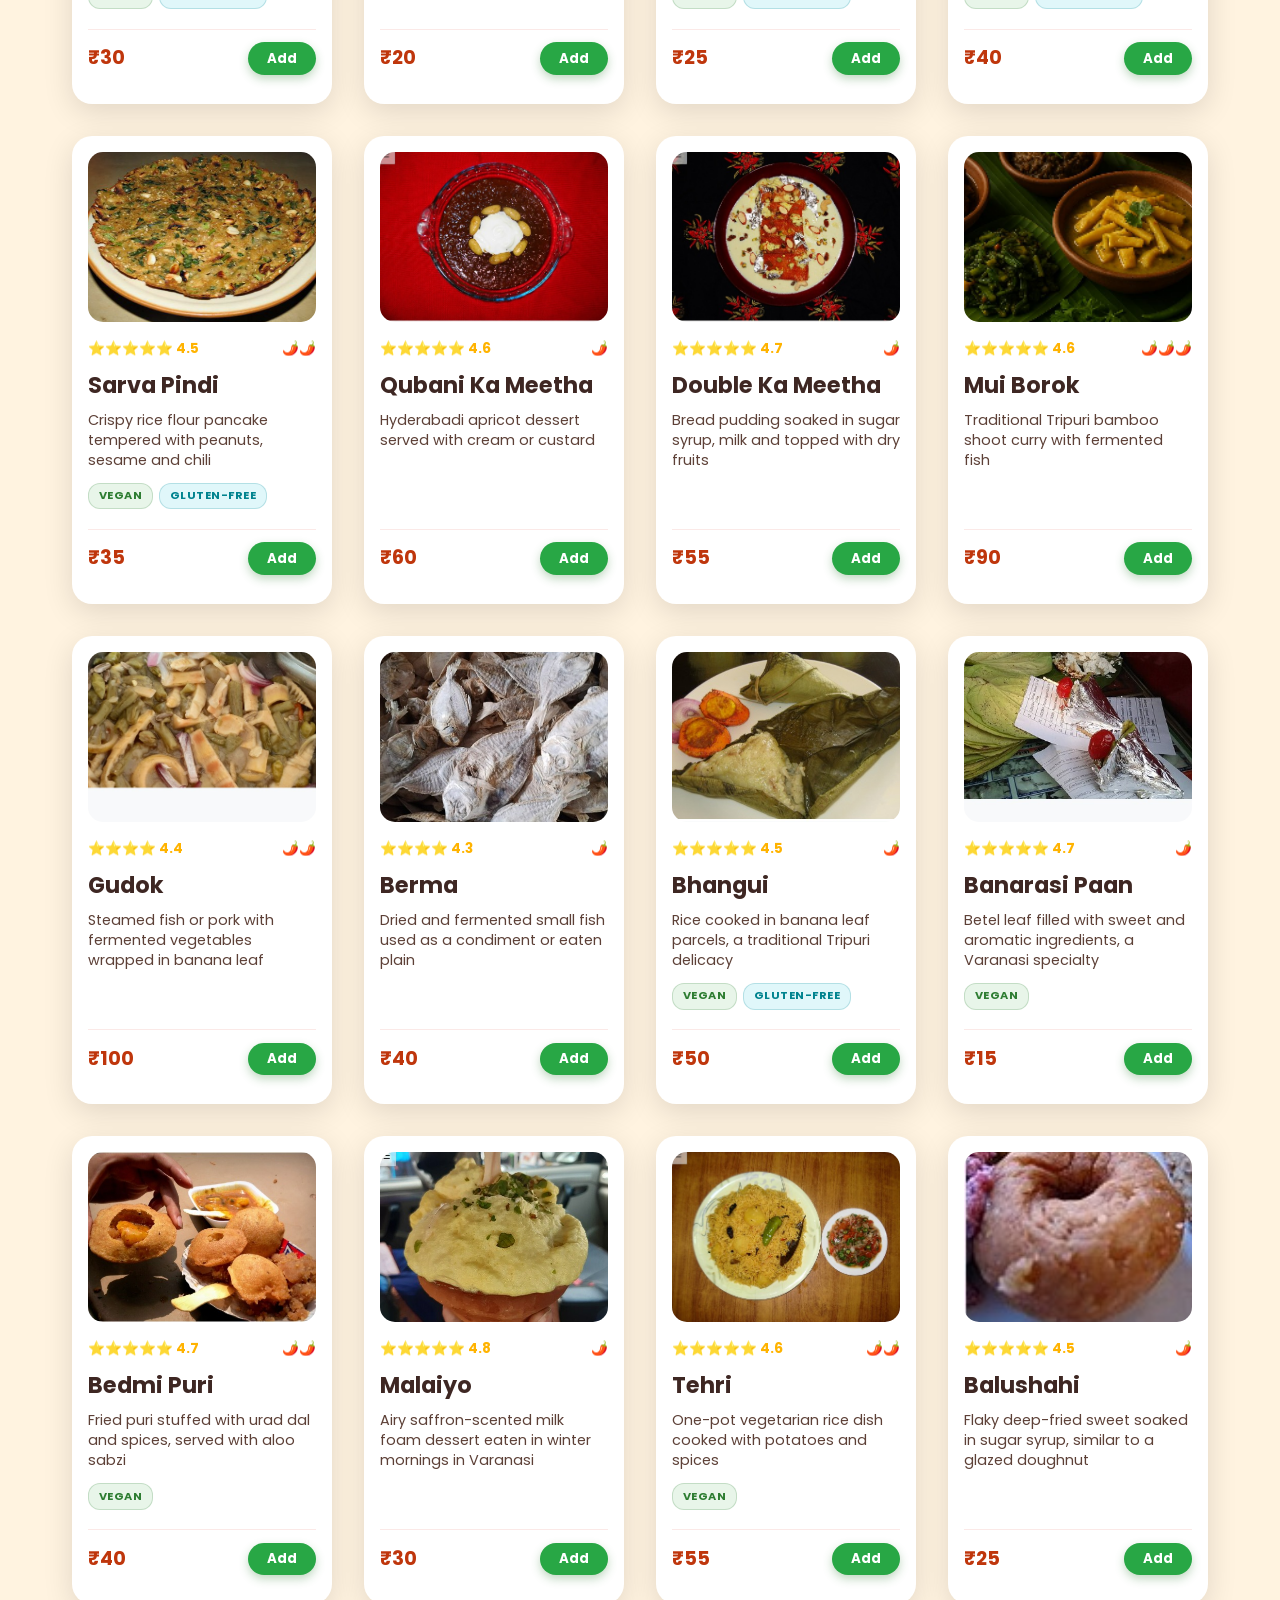
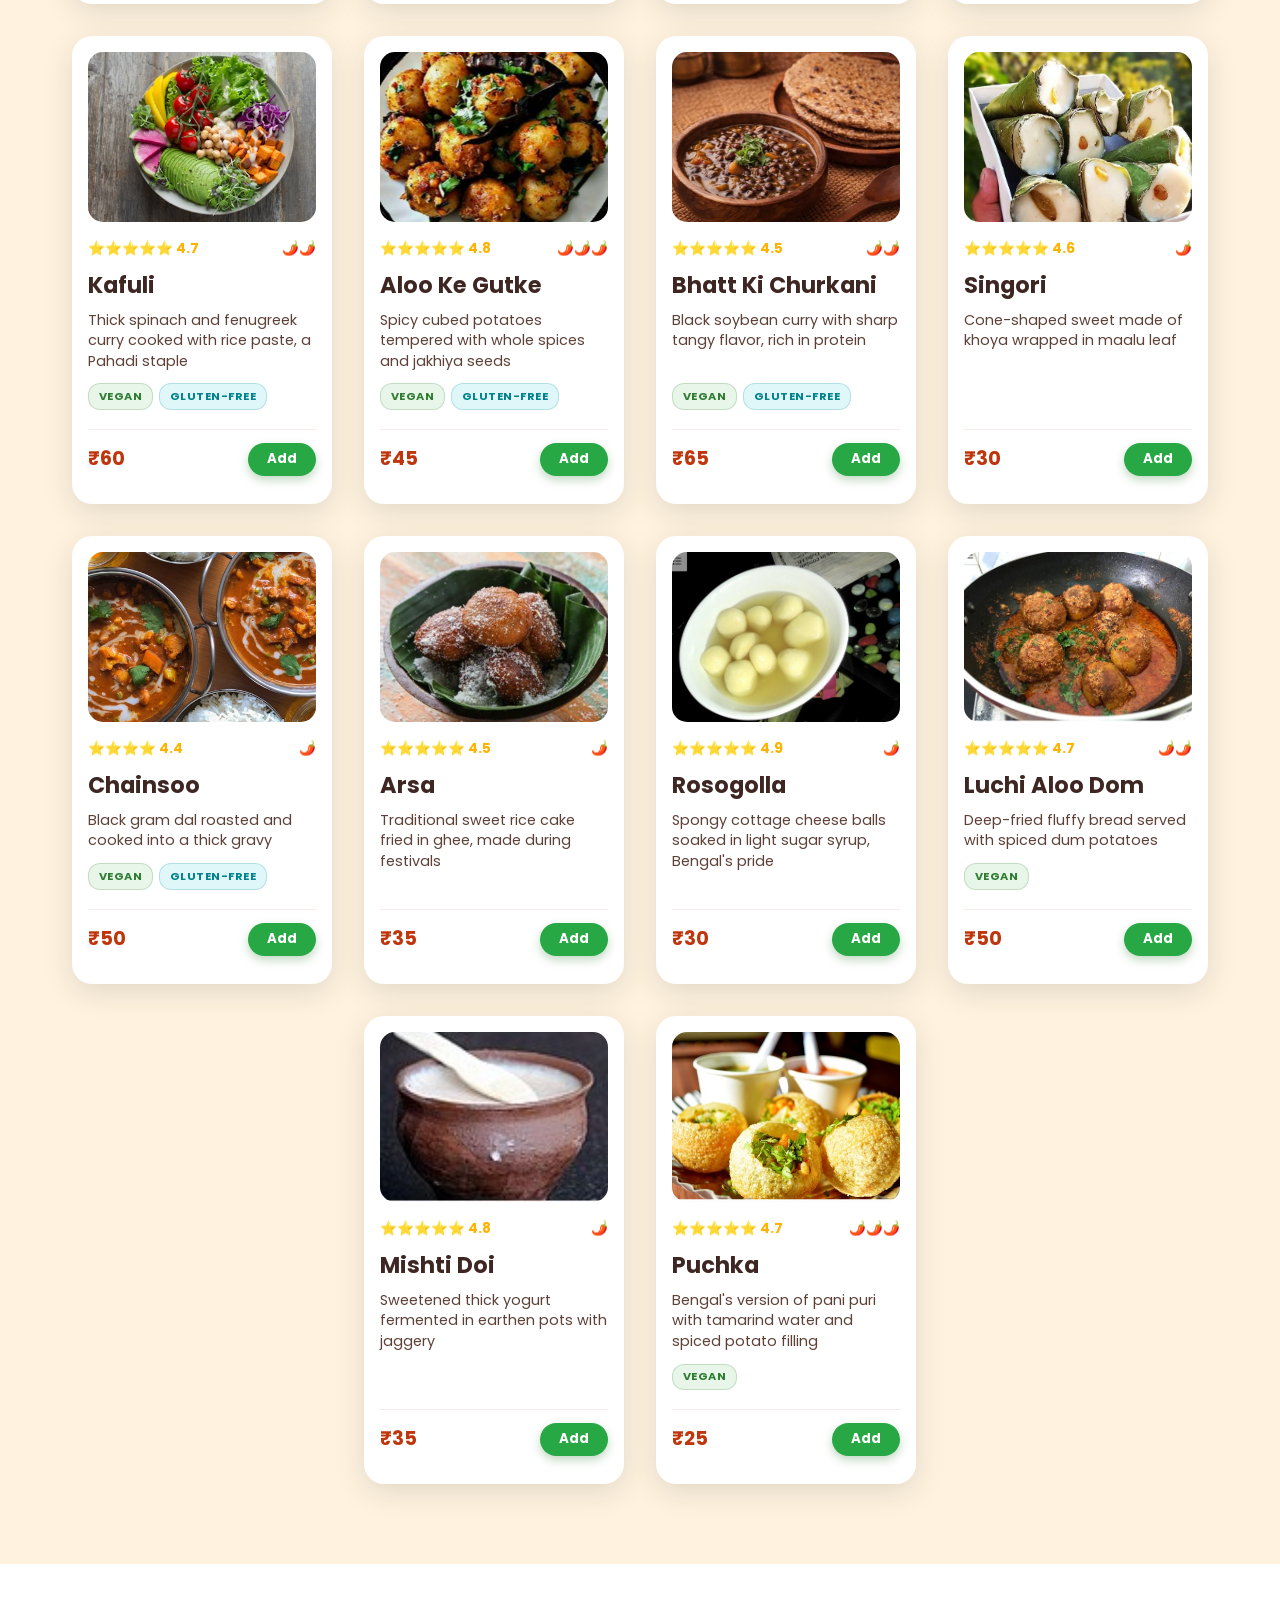
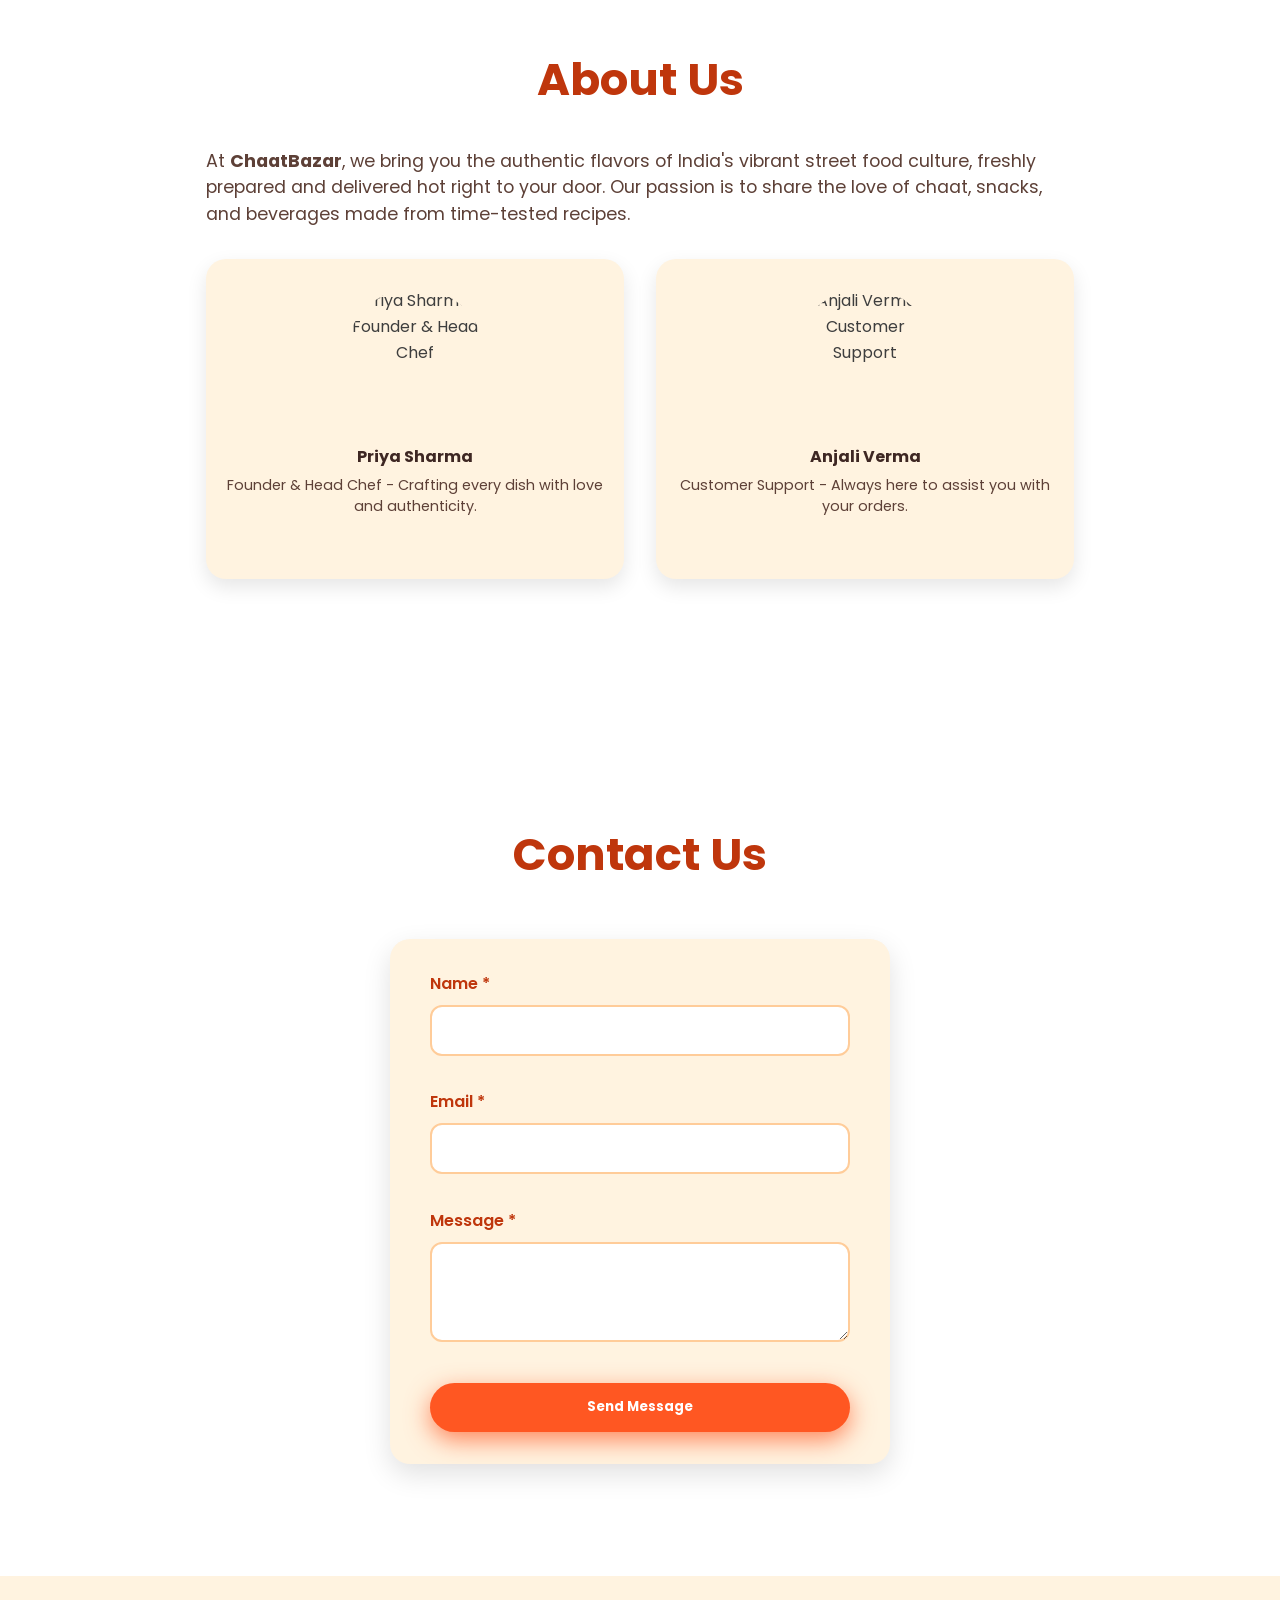
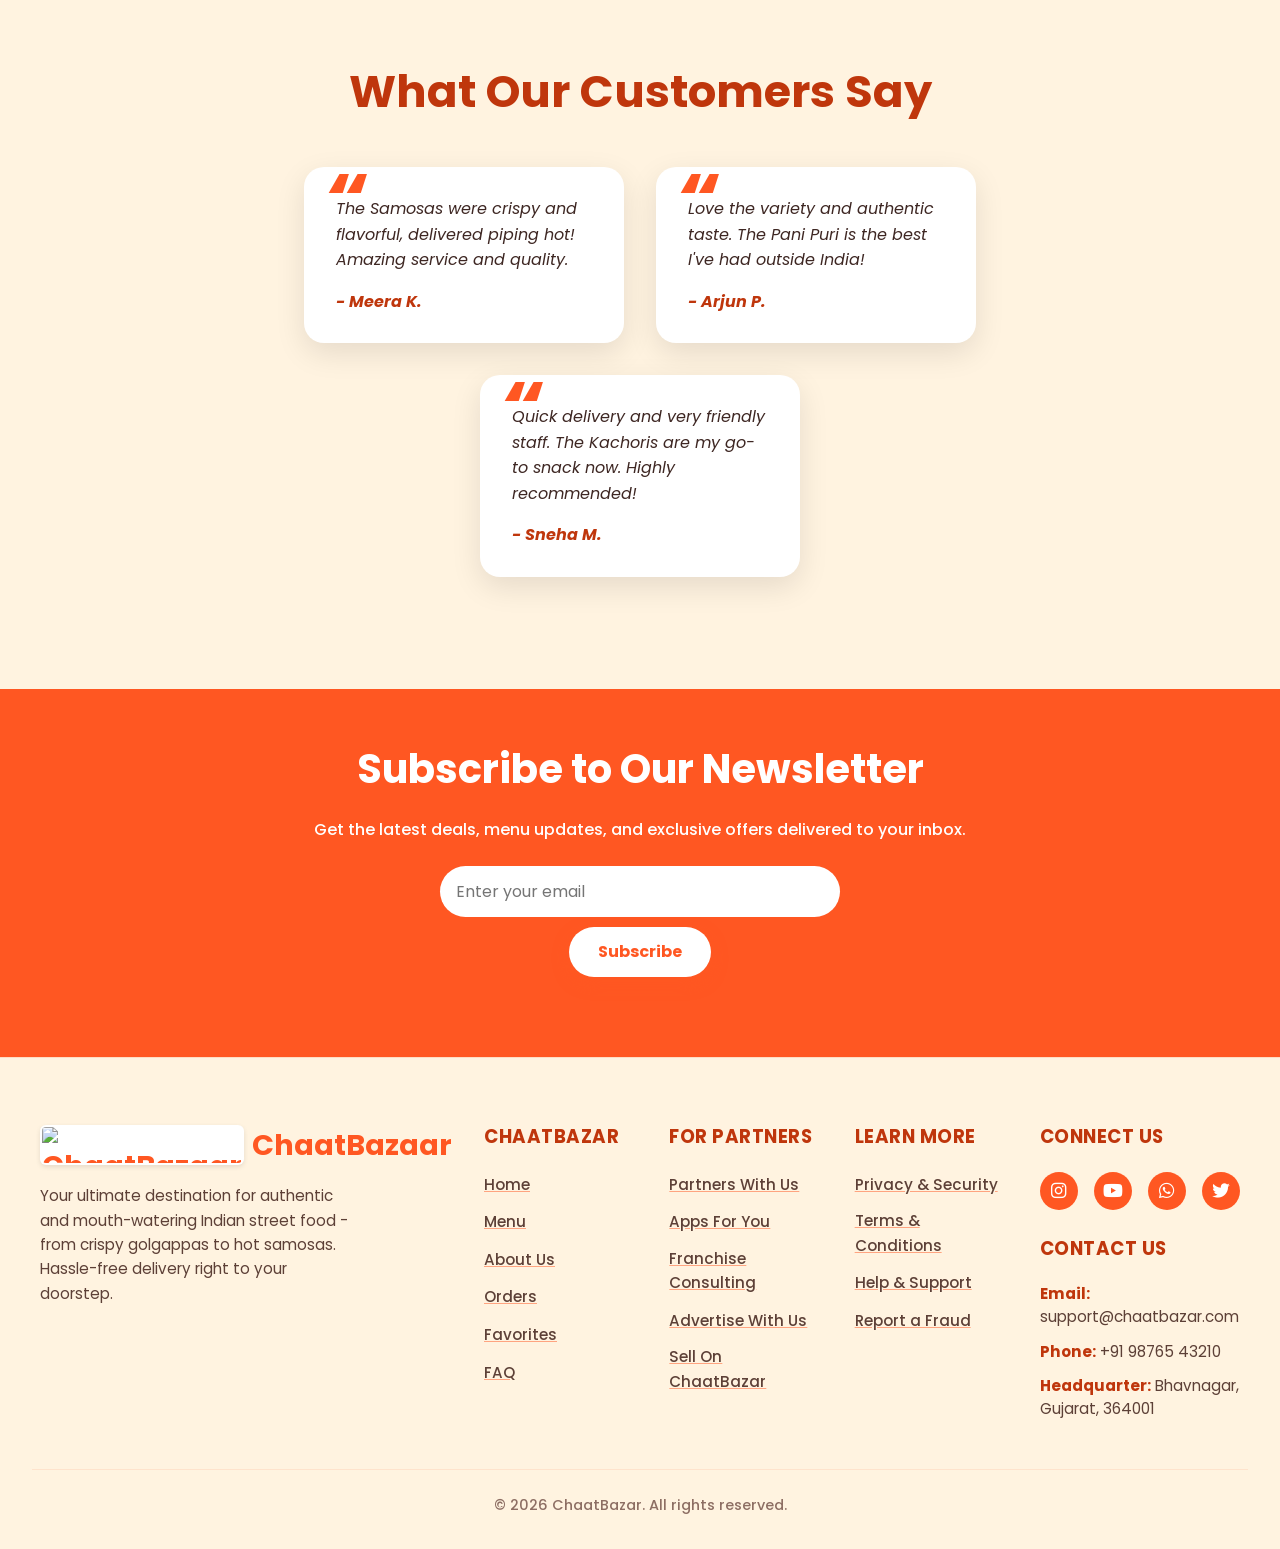
==== commit ef37b9f3: "style(ui): update index.html branding to ChaatBazaar, embed brand logo in footer, and remove emoji" ====
--- a/index.html
+++ b/index.html
@@ -16,7 +16,7 @@
 <!-- Header & Navigation -->
 <header>
   <div class="header-inner container" role="banner">
-    <a href="#" class="logo" aria-label="ChaatBazar Home"><img src="img/logo.png" alt="ChaatBazar Logo" class="navbar-logo-img" />ChaatBazar 🍴</a>
+    <a href="#" class="logo" aria-label="ChaatBazaar Home"><img src="img/logo.png" alt="ChaatBazaar Logo" class="navbar-logo-img" />ChaatBazaar</a>
     <nav role="navigation" aria-label="Primary Navigation">
       <a href="#hero" class="nav-link active" tabindex="0">Home</a>
       <div class="dropdown" tabindex="0" aria-haspopup="true" aria-expanded="false">
@@ -278,13 +278,66 @@
 
 <!-- Footer -->
 <footer>
-  <div class="social-icons">
-    <a href="https://facebook.com" target="_blank" rel="noopener noreferrer" aria-label="Facebook"><i class="fa-brands fa-facebook"></i></a>
-    <a href="https://instagram.com" target="_blank" rel="noopener noreferrer" aria-label="Instagram"><i class="fa-brands fa-instagram"></i></a>
-    <a href="https://twitter.com" target="_blank" rel="noopener noreferrer" aria-label="Twitter"><i class="fa-brands fa-twitter"></i></a>
-    <a href="https://github.com" target="_blank" rel="noopener noreferrer" aria-label="GitHub"><i class="fa-brands fa-github"></i></a>
-  </div>
-  <p>© 2026 ChaatBazar. All rights reserved.</p>
+  <div class="footer-container">
+    <div class="footer-column brand-col">
+      <div class="footer-brand"><img src="img/logo.png" alt="ChaatBazaar Logo" class="footer-logo-img" />ChaatBazaar</div>
+      <p class="footer-desc">Your ultimate destination for authentic and mouth-watering Indian street food - from crispy golgappas to hot samosas. Hassle-free delivery right to your doorstep.</p>
+    </div>
+    
+    <div class="footer-column">
+      <h3>ChaatBazar</h3>
+      <ul class="footer-links">
+        <li><a href="index.html">Home</a></li>
+        <li><a href="menu.html">Menu</a></li>
+        <li><a href="about.html">About Us</a></li>
+        <li><a href="orders.html">Orders</a></li>
+        <li><a href="favorites.html">Favorites</a></li>
+        <li><a href="faq.html">FAQ</a></li>
+      </ul>
+    </div>
+    
+    <div class="footer-column">
+      <h3>For Partners</h3>
+      <ul class="footer-links">
+        <li><a href="#">Partners With Us</a></li>
+        <li><a href="#">Apps For You</a></li>
+        <li><a href="#">Franchise Consulting</a></li>
+        <li><a href="#">Advertise With Us</a></li>
+        <li><a href="#">Sell On ChaatBazar</a></li>
+      </ul>
+    </div>
+    
+    <div class="footer-column">
+      <h3>Learn More</h3>
+      <ul class="footer-links">
+        <li><a href="#">Privacy & Security</a></li>
+        <li><a href="#">Terms & Conditions</a></li>
+        <li><a href="#">Help & Support</a></li>
+        <li><a href="#">Report a Fraud</a></li>
+      </ul>
+    </div>
+    
+    <div class="footer-column">
+      <div class="footer-social-wrapper">
+        <h3>Connect Us</h3>
+        <div class="footer-social-icons">
+          <a href="https://instagram.com" target="_blank" rel="noopener noreferrer" aria-label="Instagram"><i class="fa-brands fa-instagram"></i></a>
+          <a href="https://youtube.com" target="_blank" rel="noopener noreferrer" aria-label="YouTube"><i class="fa-brands fa-youtube"></i></a>
+          <a href="https://whatsapp.com" target="_blank" rel="noopener noreferrer" aria-label="WhatsApp"><i class="fa-brands fa-whatsapp"></i></a>
+          <a href="https://twitter.com" target="_blank" rel="noopener noreferrer" aria-label="Twitter"><i class="fa-brands fa-twitter"></i></a>
+        </div>
+      </div>
+      <h3>Contact Us</h3>
+      <ul class="footer-contact-info">
+        <li><strong>Email:</strong> support@chaatbazar.com</li>
+        <li><strong>Phone:</strong> +91 98765 43210</li>
+        <li><strong>Headquarter:</strong> Bhavnagar, Gujarat, 364001</li>
+      </ul>
+    </div>
+  </div>
+  <div class="footer-bottom">
+    <p>&copy; 2026 ChaatBazar. All rights reserved.</p>
+  </div>
 </footer>
 
 <div id="toast-notification" class="toast-notification"></div>
--- a/css/style.css
+++ b/css/style.css
@@ -248,6 +248,20 @@
       align-items: center;
       white-space: nowrap;
       gap: 0.4rem;
+      margin-right: 2rem;
+    }
+    .navbar-logo-img {
+      height: 42px;
+      width: auto;
+      object-fit: contain;
+      border-radius: 6px;
+      background: white;
+      padding: 2px;
+      box-shadow: 0 2px 5px rgba(0, 0, 0, 0.1);
+      transition: transform 0.3s ease;
+    }
+    .logo:hover .navbar-logo-img {
+      transform: scale(1.08);
     }
     nav {
       display: flex;
@@ -265,6 +279,81 @@
     nav a.active {
       background: #e64a19;
       box-shadow: 0 0 8px rgb(230 74 25 / 0.8);
+    }
+
+    /* ===== Modern Cart Button ===== */
+    .cart-btn-modern {
+      display: inline-flex !important;
+      align-items: center;
+      gap: 0.6rem;
+      position: relative;
+      padding: 0.4rem 1.1rem !important;
+      border-radius: 50px !important;
+      background: rgba(255, 255, 255, 0.1) !important;
+      border: 1px solid rgba(255, 255, 255, 0.15) !important;
+      transition: all 0.3s cubic-bezier(0.4, 0, 0.2, 1) !important;
+      overflow: visible !important;
+      text-decoration: none !important;
+      white-space: nowrap !important;
+    }
+    .cart-btn-modern:hover {
+      background: #e64a19 !important;
+      border-color: #ff5722 !important;
+      box-shadow: 0 4px 15px rgba(230, 74, 25, 0.4) !important;
+      transform: translateY(-1px);
+    }
+    .cart-btn-modern.active {
+      background: #ff5722 !important;
+      border-color: #ff7b54 !important;
+      box-shadow: 0 4px 15px rgba(255, 87, 34, 0.3) !important;
+    }
+    .cart-icon-wrapper {
+      position: relative;
+      display: flex;
+      align-items: center;
+      justify-content: center;
+    }
+    .cart-svg-icon {
+      width: 18px;
+      height: 18px;
+      stroke: #ffffff;
+      stroke-width: 2.2;
+      transition: transform 0.2s ease;
+    }
+    .cart-btn-modern:hover .cart-svg-icon {
+      transform: scale(1.1);
+    }
+    .cart-badge {
+      position: absolute;
+      top: -9px;
+      right: -9px;
+      background-color: #ffc107;
+      color: #3e2723;
+      font-size: 0.65rem;
+      font-weight: 800;
+      min-width: 16px;
+      height: 16px;
+      border-radius: 50%;
+      display: flex;
+      align-items: center;
+      justify-content: center;
+      padding: 1px;
+      box-shadow: 0 2px 5px rgba(0, 0, 0, 0.2);
+      border: 1.5px solid #ff5722;
+      transition: transform 0.3s cubic-bezier(0.175, 0.885, 0.32, 1.275);
+    }
+    
+    /* Bounce animation when item added to cart */
+    .cart-bounce {
+      animation: badgeBounce 0.4s cubic-bezier(0.175, 0.885, 0.32, 1.275) !important;
+    }
+    @keyframes badgeBounce {
+      0%, 100% {
+        transform: scale(1);
+      }
+      50% {
+        transform: scale(1.45);
+      }
     }
 
     /* ===== Dropdown Nav ===== */
@@ -313,48 +402,70 @@
       visibility: visible;
       transform: translateY(0);
     }
-    /* When JS toggles the open class (keyboard interaction), show the menu the same way as hover */
-    .dropdown.open .dropdown-menu {
-      opacity: 1;
-      visibility: visible;
-      transform: translateY(0);
-    }
-
-    /* Force-hide override for dropdown when JS needs to hide it despite :hover */
-    .dropdown.force-hide .dropdown-menu {
-      opacity: 0 !important;
-      visibility: hidden !important;
-      transform: translateY(10px) !important;
-      pointer-events: none !important;
-    }
 
     /* ===== Search Bar ===== */
     .search-bar {
       position: relative;
-      margin-left: 1rem;
+      margin-left: 1.2rem;
+      display: flex;
+      align-items: center;
     }
     .search-bar input {
-      padding: 0.4rem 1.8rem 0.4rem 0.8rem;
-      border-radius: 20px;
-      border: none;
+      padding: 0.5rem 2.4rem 0.5rem 1rem;
+      border-radius: 24px;
+      border: 1px solid rgba(255, 87, 34, 0.15);
+      background-color: #fdfbf8;
       outline: none;
-      font-size: 1rem;
-      transition: box-shadow 0.3s ease;
-      width: 200px;
+      font-size: 0.95rem;
+      color: #3e2723;
+      transition: all 0.3s cubic-bezier(0.4, 0, 0.2, 1);
+      width: 210px;
+      box-shadow: inset 0 2px 4px rgba(0, 0, 0, 0.02);
+    }
+    .search-bar input::placeholder {
+      color: #a1887f;
+      opacity: 0.8;
+    }
+    .search-bar input:hover {
+      border-color: rgba(255, 87, 34, 0.4);
     }
     .search-bar input:focus {
-      box-shadow: 0 0 10px #ff5722;
+      background-color: #ffffff;
+      border-color: #ff5722;
+      box-shadow: 0 0 0 3px rgba(255, 87, 34, 0.15), 0 4px 12px rgba(255, 87, 34, 0.08);
     }
     .search-bar button {
       position: absolute;
-      right: 6px;
+      right: 8px;
       top: 50%;
       transform: translateY(-50%);
       border: none;
       background: transparent;
       color: #ff5722;
-      font-size: 1.2rem;
+      padding: 4px;
+      display: flex;
+      align-items: center;
+      justify-content: center;
+      cursor: pointer;
+      border-radius: 50%;
+      transition: all 0.2s ease;
       user-select: none;
+    }
+    .search-bar button:hover {
+      background-color: rgba(255, 87, 34, 0.08);
+    }
+    .search-bar button:active {
+      transform: translateY(-50%) scale(0.9);
+    }
+    .search-bar button .search-svg {
+      width: 16px;
+      height: 16px;
+      stroke-width: 2.5;
+      transition: transform 0.2s cubic-bezier(0.4, 0, 0.2, 1), stroke 0.2s ease;
+    }
+    .search-bar button:hover .search-svg {
+      transform: scale(1.1);
+      stroke: #bf360c;
     }
 
     /* ===== Hero Section ===== */
@@ -995,32 +1106,186 @@
       background: #fbe9e7;
     }
 
-    /* ===== Footer ===== */
+    /* ===== Modern Premium Footer ===== */
     footer {
+      background: #fff3e0; /* Warm cream background */
+      color: #3e2723; /* Deep warm brown text */
+      padding: 4rem 2rem 2rem;
+      border-top: 1px solid rgba(255, 87, 34, 0.15);
+      user-select: text; /* Allow selecting text */
+      font-family: 'Poppins', sans-serif;
+    }
+    
+    .footer-container {
+      max-width: 1200px;
+      margin: 0 auto;
+      display: grid;
+      grid-template-columns: repeat(5, 1fr);
+      gap: 2rem;
+      margin-bottom: 3rem;
+    }
+    
+    @media (max-width: 1024px) {
+      .footer-container {
+        grid-template-columns: repeat(3, 1fr);
+      }
+    }
+    
+    @media (max-width: 768px) {
+      .footer-container {
+        grid-template-columns: repeat(2, 1fr);
+      }
+    }
+    
+    @media (max-width: 480px) {
+      .footer-container {
+        grid-template-columns: 1fr;
+      }
+    }
+    
+    .footer-brand {
+      font-size: 1.8rem;
+      font-weight: 700;
+      color: #ff5722; /* Vibrant orange logo */
+      margin-bottom: 1rem;
+      display: flex;
+      align-items: center;
+      gap: 0.5rem;
+      font-family: 'Poppins', sans-serif;
+    }
+    .footer-logo-img {
+      height: 40px;
+      width: auto;
+      object-fit: contain;
+      border-radius: 6px;
+      background: white;
+      padding: 2px;
+      box-shadow: 0 2px 5px rgba(0, 0, 0, 0.1);
+      transition: transform 0.3s ease;
+    }
+    .footer-brand:hover .footer-logo-img {
+      transform: scale(1.08);
+    }
+    
+    .footer-desc {
+      font-size: 0.95rem;
+      color: #5d4037;
+      line-height: 1.6;
+      max-width: 320px;
+    }
+    
+    .footer-column h3 {
+      font-size: 1.15rem;
+      font-weight: 700;
+      color: #bf360c; /* Deep brand orange */
+      margin-bottom: 1.25rem;
+      text-transform: uppercase;
+      letter-spacing: 0.5px;
+    }
+    
+    .footer-links {
+      list-style: none;
+      padding: 0;
+      margin: 0;
+      display: flex;
+      flex-direction: column;
+      gap: 0.75rem;
+    }
+    
+    .footer-links li a {
+      color: #5d4037;
+      font-size: 0.95rem;
+      font-weight: 500;
+      transition: all 0.2s ease;
+      display: inline-block;
+    }
+    
+    .footer-links li a:hover {
+      color: #ff5722;
+      transform: translateX(3px);
+    }
+    
+    .footer-contact-info {
+      list-style: none;
+      padding: 0;
+      margin: 0;
+      display: flex;
+      flex-direction: column;
+      gap: 0.75rem;
+      color: #5d4037;
+      font-size: 0.95rem;
+    }
+    
+    .footer-contact-info li {
+      line-height: 1.5;
+    }
+    
+    .footer-contact-info strong {
+      color: #bf360c;
+    }
+    
+    .footer-social-wrapper {
+      margin-bottom: 1.5rem;
+    }
+    
+    .footer-social-icons {
+      display: flex;
+      gap: 1rem;
+      margin-top: 0.5rem;
+    }
+    
+    .footer-social-icons a {
+      display: flex;
+      align-items: center;
+      justify-content: center;
+      width: 38px;
+      height: 38px;
+      border-radius: 50%;
+      background: #ff5722;
+      color: white !important;
+      font-size: 1.1rem;
+      transition: all 0.3s ease;
+    }
+    
+    .footer-social-icons a:hover {
       background: #bf360c;
-      color: white;
+      transform: translateY(-3px);
+      box-shadow: 0 4px 10px rgba(255, 87, 34, 0.3);
+    }
+    
+    .footer-bottom {
+      border-top: 1px solid rgba(255, 87, 34, 0.1);
+      padding-top: 1.5rem;
       text-align: center;
-      padding: 2rem 1rem;
-      user-select: none;
-    }
-    footer p {
-      font-weight: 600;
-      margin-bottom: 1rem;
       font-size: 0.9rem;
-    }
-    .social-icons {
-      display: flex;
-      justify-content: center;
-      gap: 1.5rem;
-      margin-bottom: 0.8rem;
-    }
-    .social-icons a {
-      color: white;
-      font-size: 1.5rem;
-      transition: color 0.3s ease;
-    }
-    .social-icons a:hover {
-      color: #ffccbc;
+      color: #8d6e63;
+      font-weight: 500;
+    }
+    
+    .footer-bottom p {
+      margin: 0;
+    }
+    
+    /* Dark Mode Overrides */
+    body.dark footer {
+      background: #1e1e1e;
+      border-top-color: rgba(255, 87, 34, 0.1);
+      color: #ccc;
+    }
+    
+    body.dark .footer-desc, 
+    body.dark .footer-links li a, 
+    body.dark .footer-contact-info {
+      color: #aaa;
+    }
+    
+    body.dark .footer-links li a:hover {
+      color: #ff7b54;
+    }
+    
+    body.dark .footer-bottom {
+      border-top-color: rgba(255, 255, 255, 0.05);
+      color: #777;
     }
 
     /* ===== Enhanced Animations & Transitions ===== */
@@ -2232,6 +2497,74 @@
   );
 }
 
+/* Dark Mode Search Bar overrides */
+body.dark .search-bar input {
+  background-color: #2c2c2c;
+  color: #f5f5f5;
+  border-color: rgba(255, 255, 255, 0.12);
+  box-shadow: inset 0 2px 4px rgba(0, 0, 0, 0.2);
+}
+body.dark .search-bar input::placeholder {
+  color: #8d6e63;
+}
+body.dark .search-bar input:hover {
+  border-color: rgba(255, 87, 34, 0.4);
+}
+body.dark .search-bar input:focus {
+  background-color: #1e1e1e;
+  border-color: #ff5722;
+  box-shadow: 0 0 0 3px rgba(255, 87, 34, 0.25), 0 4px 12px rgba(0, 0, 0, 0.3);
+}
+body.dark .search-bar button {
+  color: #ff5722;
+}
+body.dark .search-bar button:hover {
+  background-color: rgba(255, 87, 34, 0.15);
+}
+body.dark .search-bar button:hover .search-svg {
+  stroke: #ff7b54;
+}
+body.dark .search-suggestions {
+  background: rgba(30, 30, 30, 0.98);
+  border-color: rgba(255, 87, 34, 0.3);
+  box-shadow: 0 12px 48px rgba(0, 0, 0, 0.6);
+}
+body.dark .suggestion-item {
+  border-bottom: 1px solid rgba(255, 87, 34, 0.12);
+}
+body.dark .suggestion-name {
+  color: #eee;
+}
+body.dark .suggestion-category {
+  color: #ffab91;
+}
+body.dark .suggestion-item:hover {
+  background: rgba(255, 87, 34, 0.15);
+}
+body.dark .suggestion-item.no-matches {
+  color: #ff7b54;
+}
+
+/* Dark Mode Cart Button overrides */
+body.dark .cart-btn-modern {
+  background: rgba(255, 255, 255, 0.05) !important;
+  border-color: rgba(255, 255, 255, 0.12) !important;
+}
+body.dark .cart-btn-modern:hover {
+  background: #ff5722 !important;
+  border-color: #ff7b54 !important;
+  box-shadow: 0 4px 15px rgba(255, 87, 34, 0.4) !important;
+}
+body.dark .cart-btn-modern.active {
+  background: #ff5722 !important;
+  border-color: #ff7b54 !important;
+  box-shadow: 0 4px 15px rgba(255, 87, 34, 0.3) !important;
+}
+body.dark .cart-badge {
+  background-color: #ffb300;
+  border-color: #ff5722;
+  color: #1e1e1e;
+}
 
 /* ===== Custom Scrollbar ===== */
 ::-webkit-scrollbar {
@@ -2246,6 +2579,7 @@
 }
 ::-webkit-scrollbar-thumb:hover {
   background: #e64a19;
+}
 /* ===== Accessibility Styles ===== */
 
 /* Skip link - visible on focus */
@@ -2611,4 +2945,42 @@
 .lang-toggle-btn:hover {
   transform: translateY(-2px);
   box-shadow: 0 4px 12px rgba(255, 98, 0, 0.35);
+}
+
+/* ===== Responsive Navbar Spacing & Overlap Fixes ===== */
+@media (max-width: 1200px) {
+  .logo {
+    font-size: 1.5rem !important;
+    margin-right: 1rem !important;
+  }
+  .navbar-logo-img {
+    height: 34px !important;
+  }
+  nav {
+    gap: 0.8rem !important;
+  }
+  nav a {
+    padding: 0.4rem 0.6rem !important;
+    font-size: 0.9rem !important;
+  }
+  .cart-btn-modern {
+    padding: 0.3rem 0.8rem !important;
+  }
+}
+
+@media (max-width: 950px) {
+  .header-inner {
+    flex-direction: column !important;
+    gap: 1rem !important;
+    padding: 1rem 1rem !important;
+  }
+  .logo {
+    margin-right: 0 !important;
+  }
+  nav {
+    flex-wrap: wrap !important;
+    justify-content: center !important;
+    gap: 0.8rem !important;
+    width: 100% !important;
+  }
 }
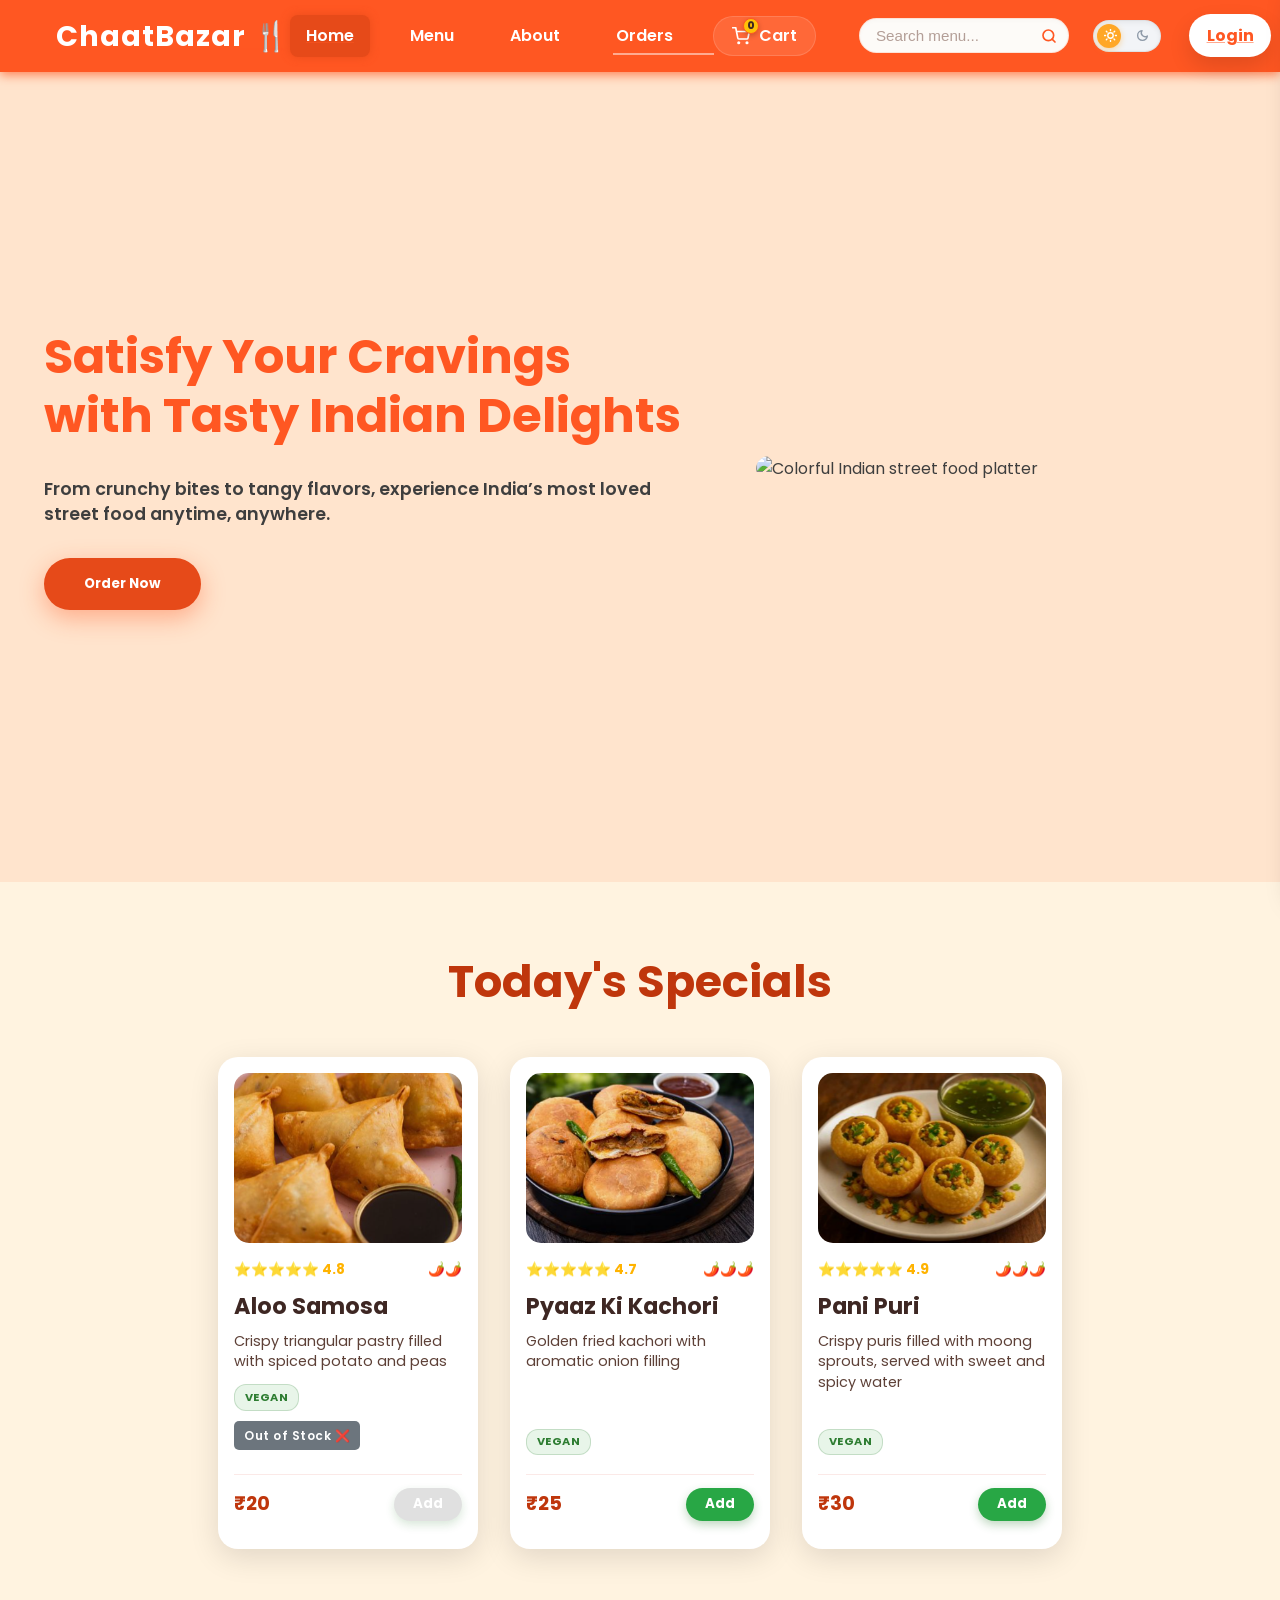
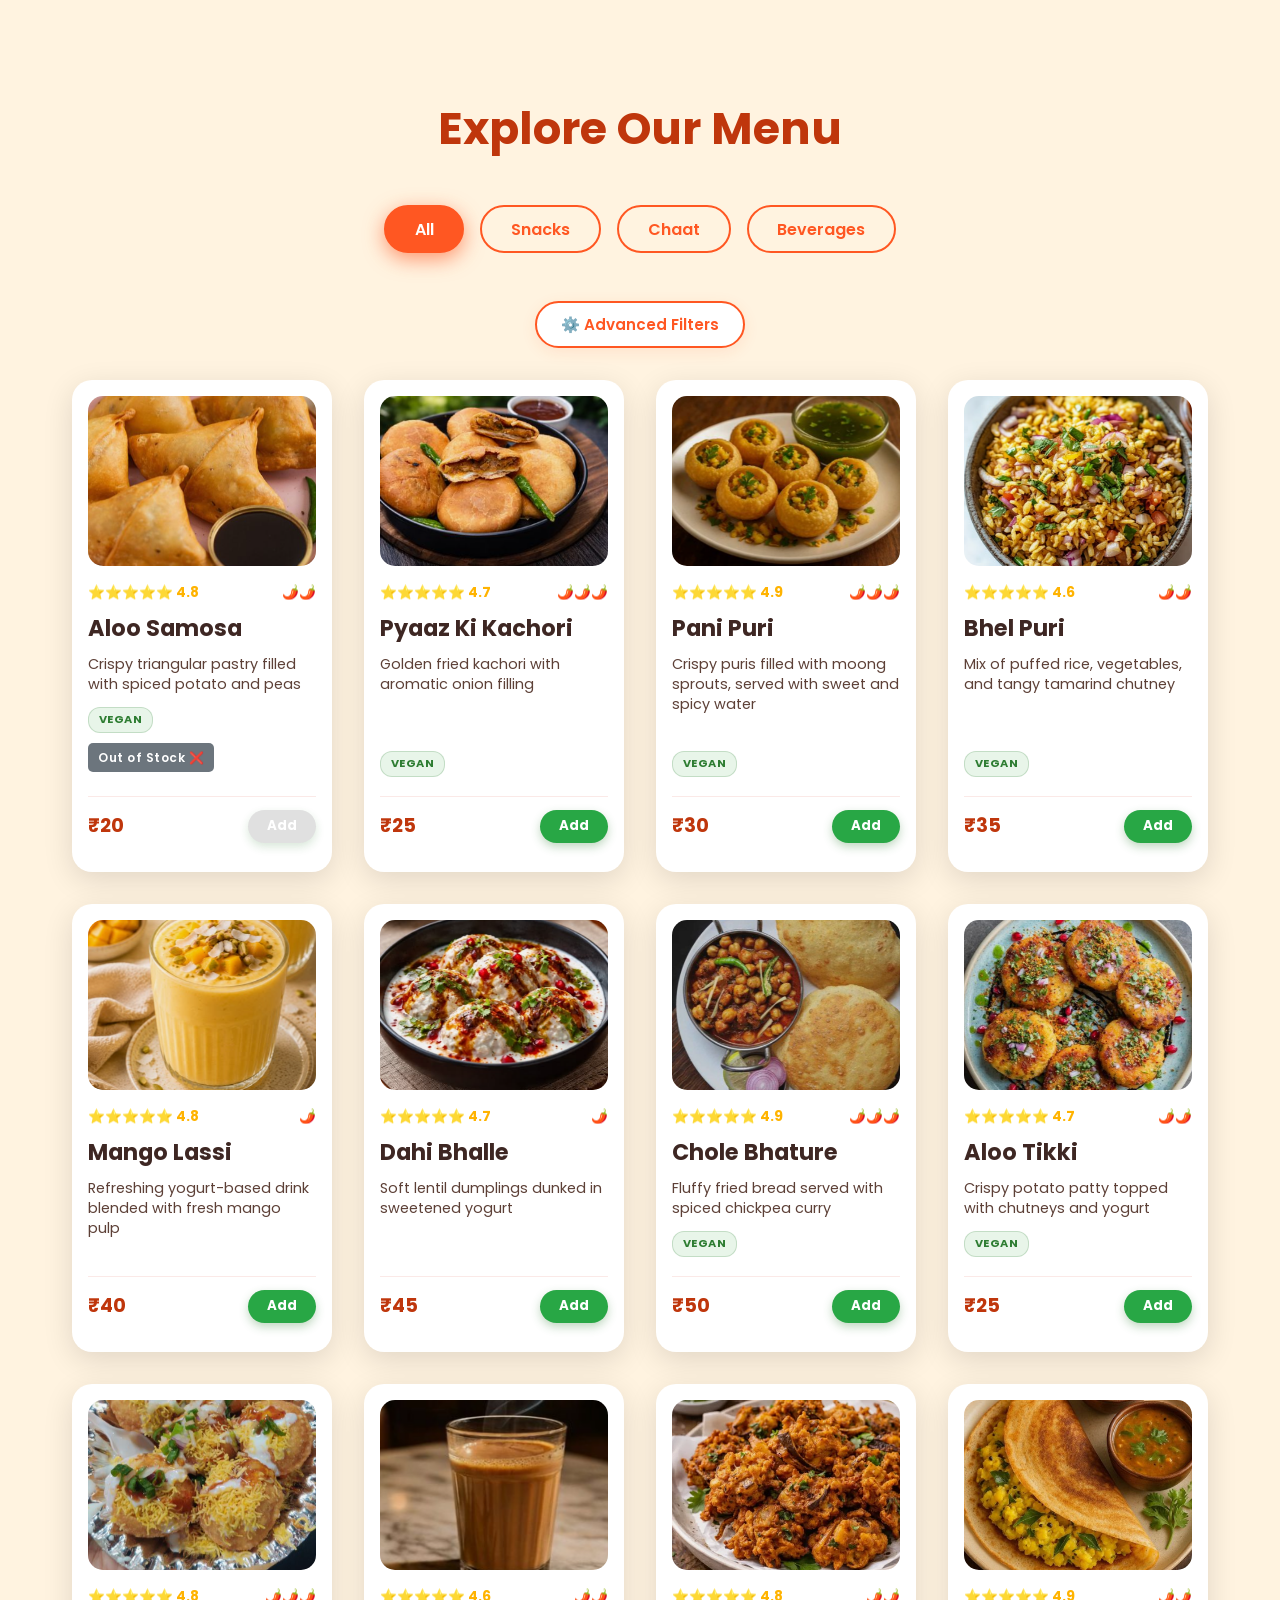
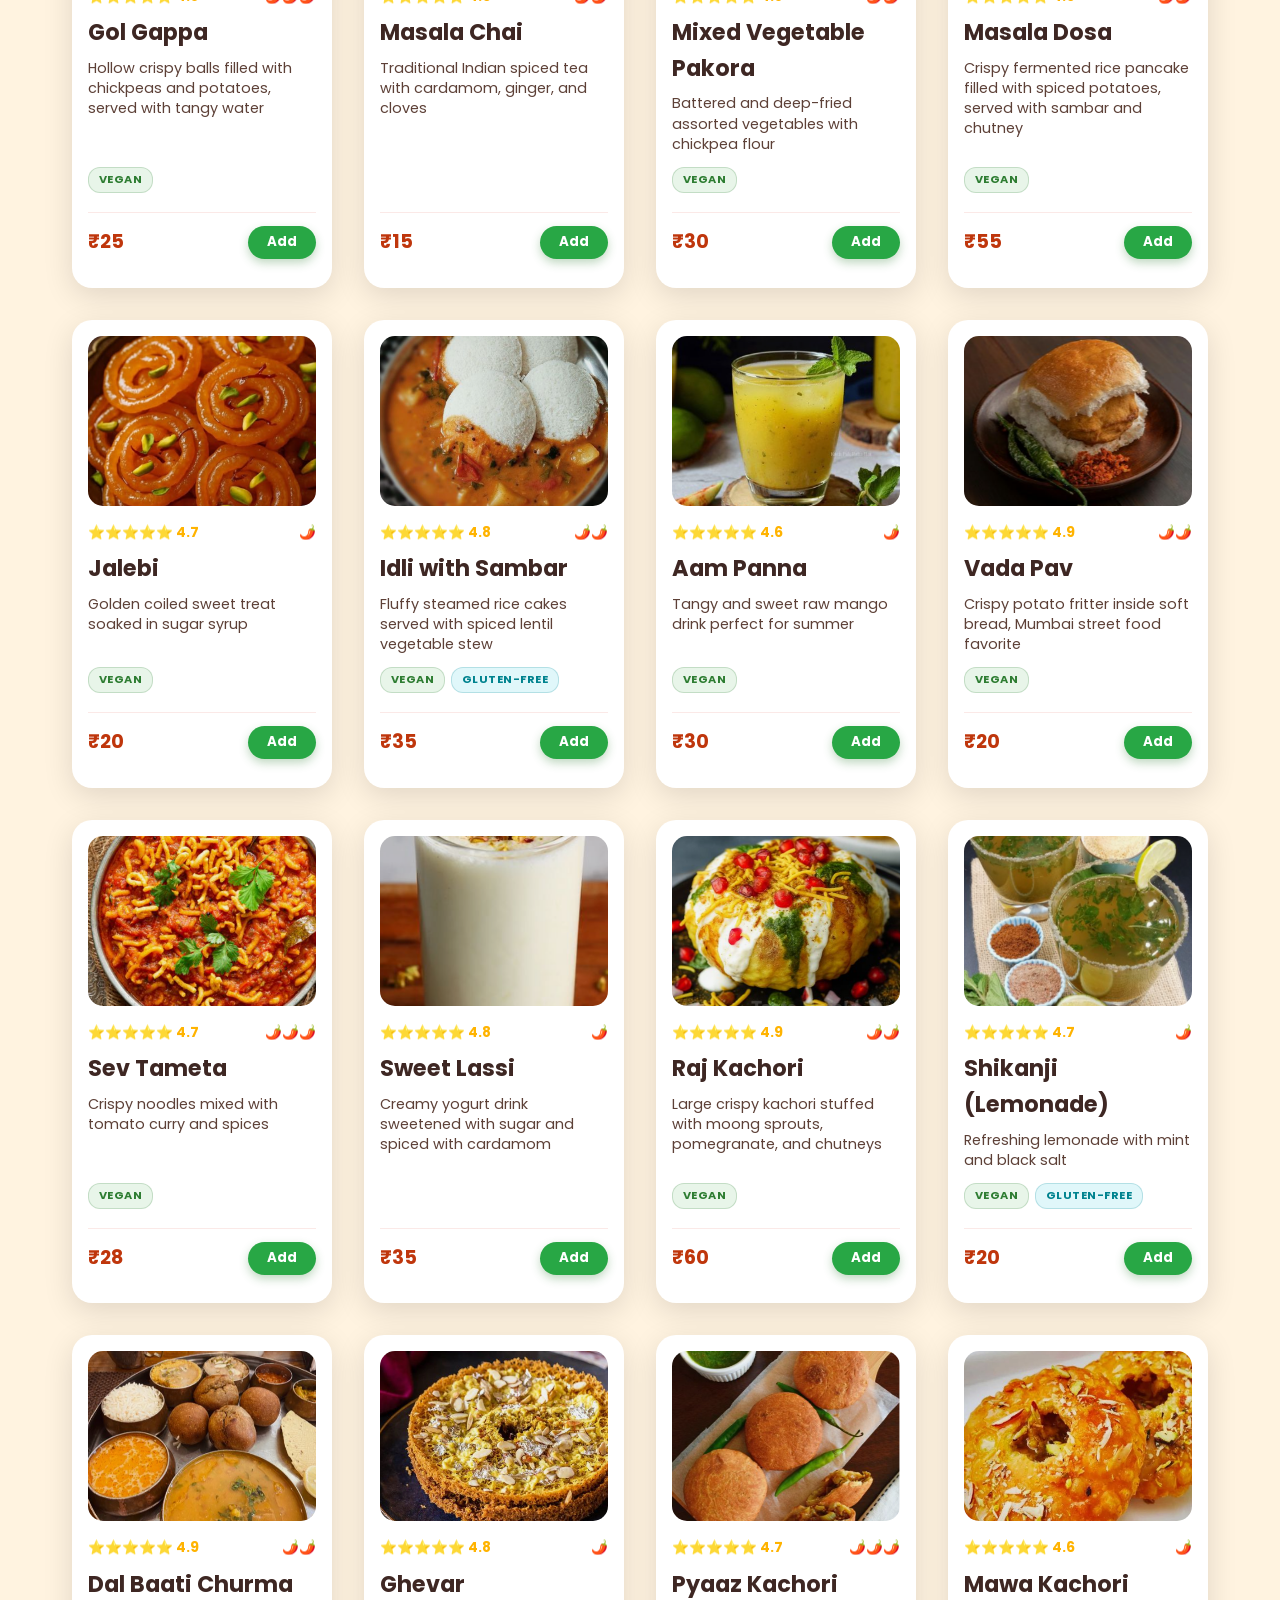
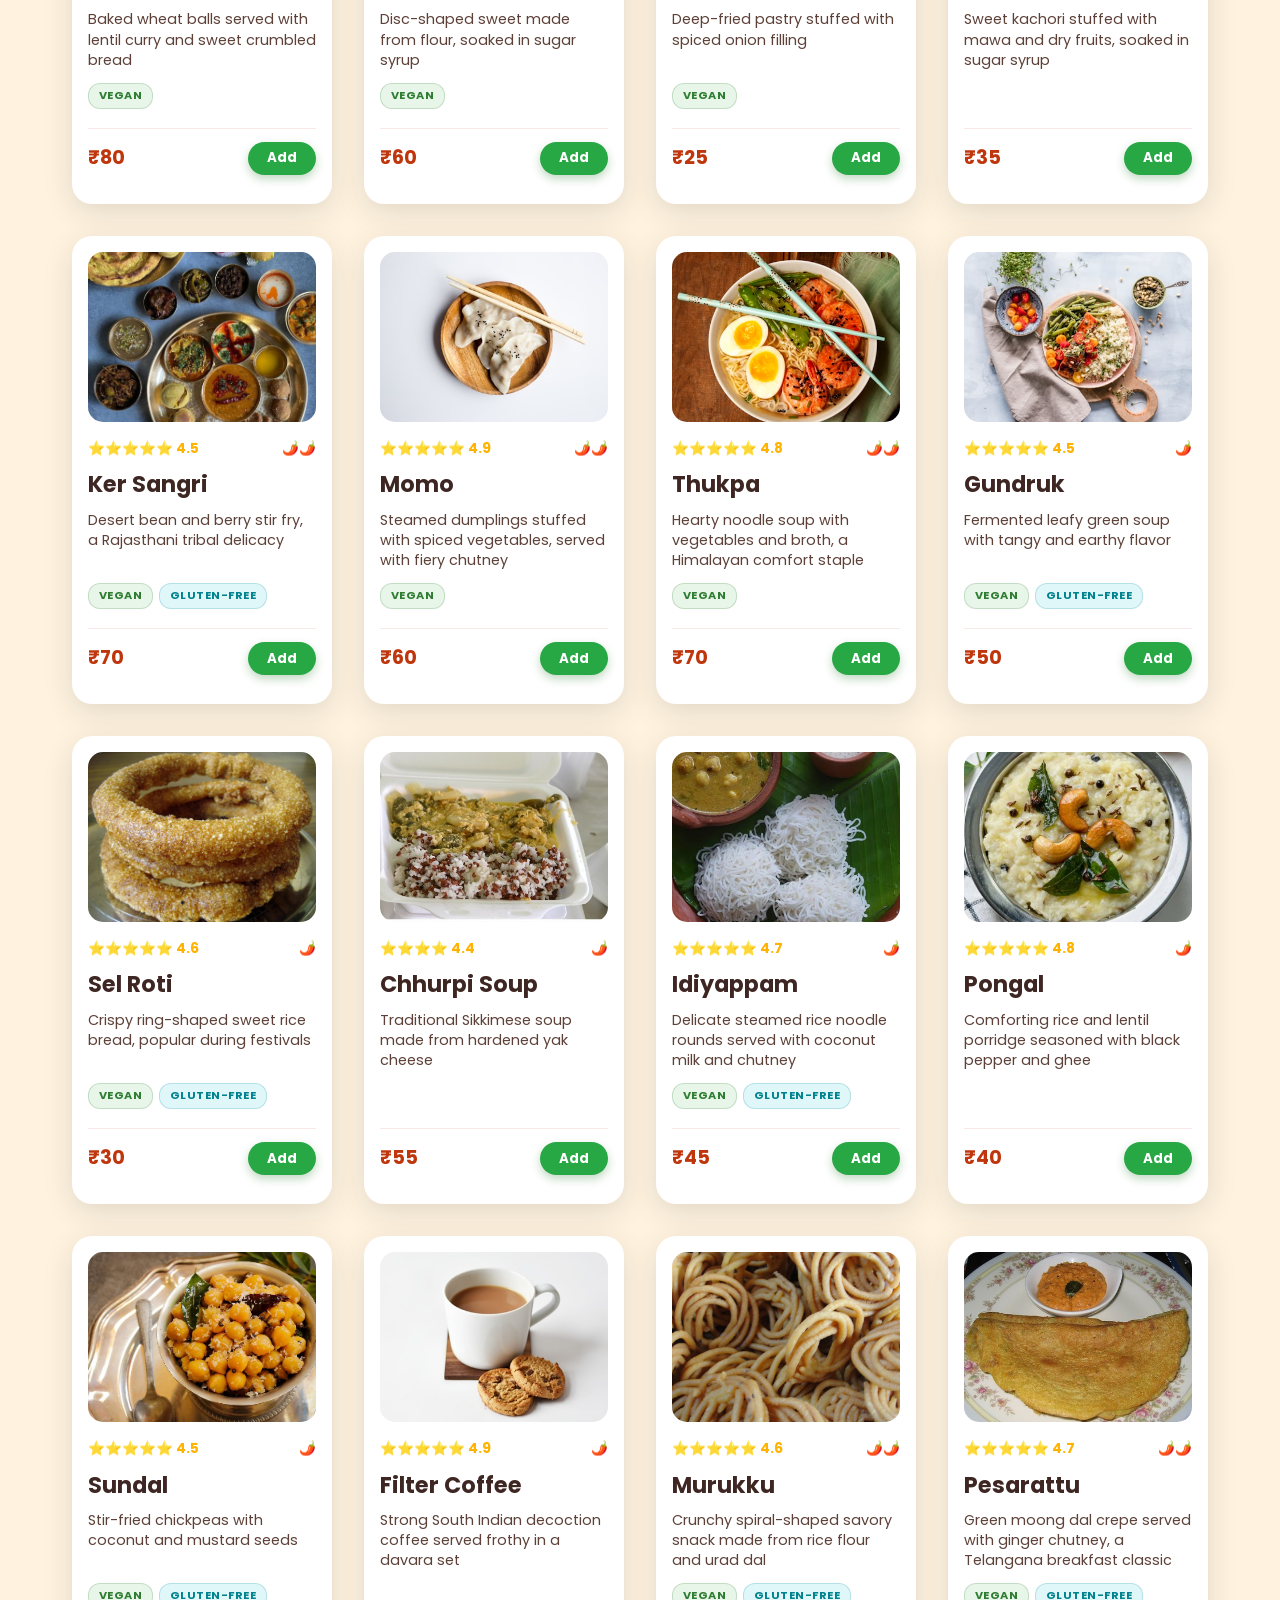
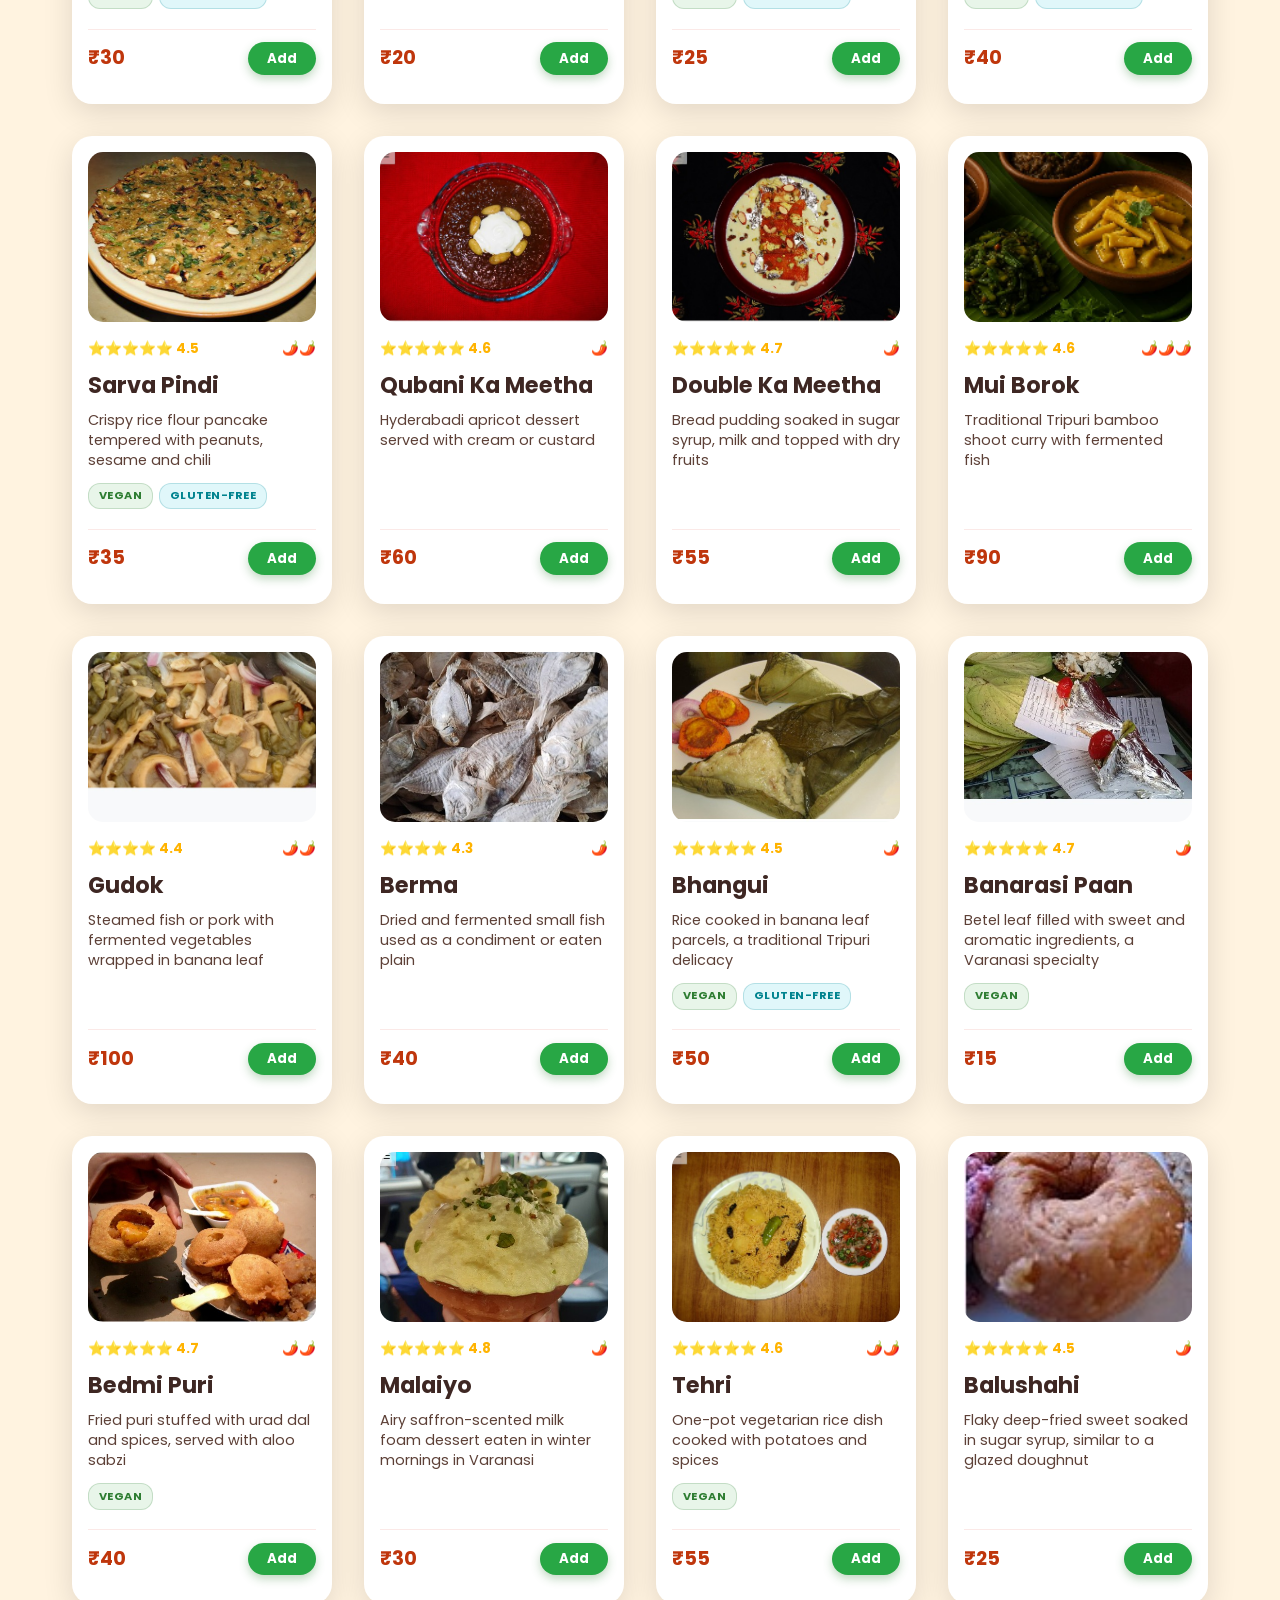
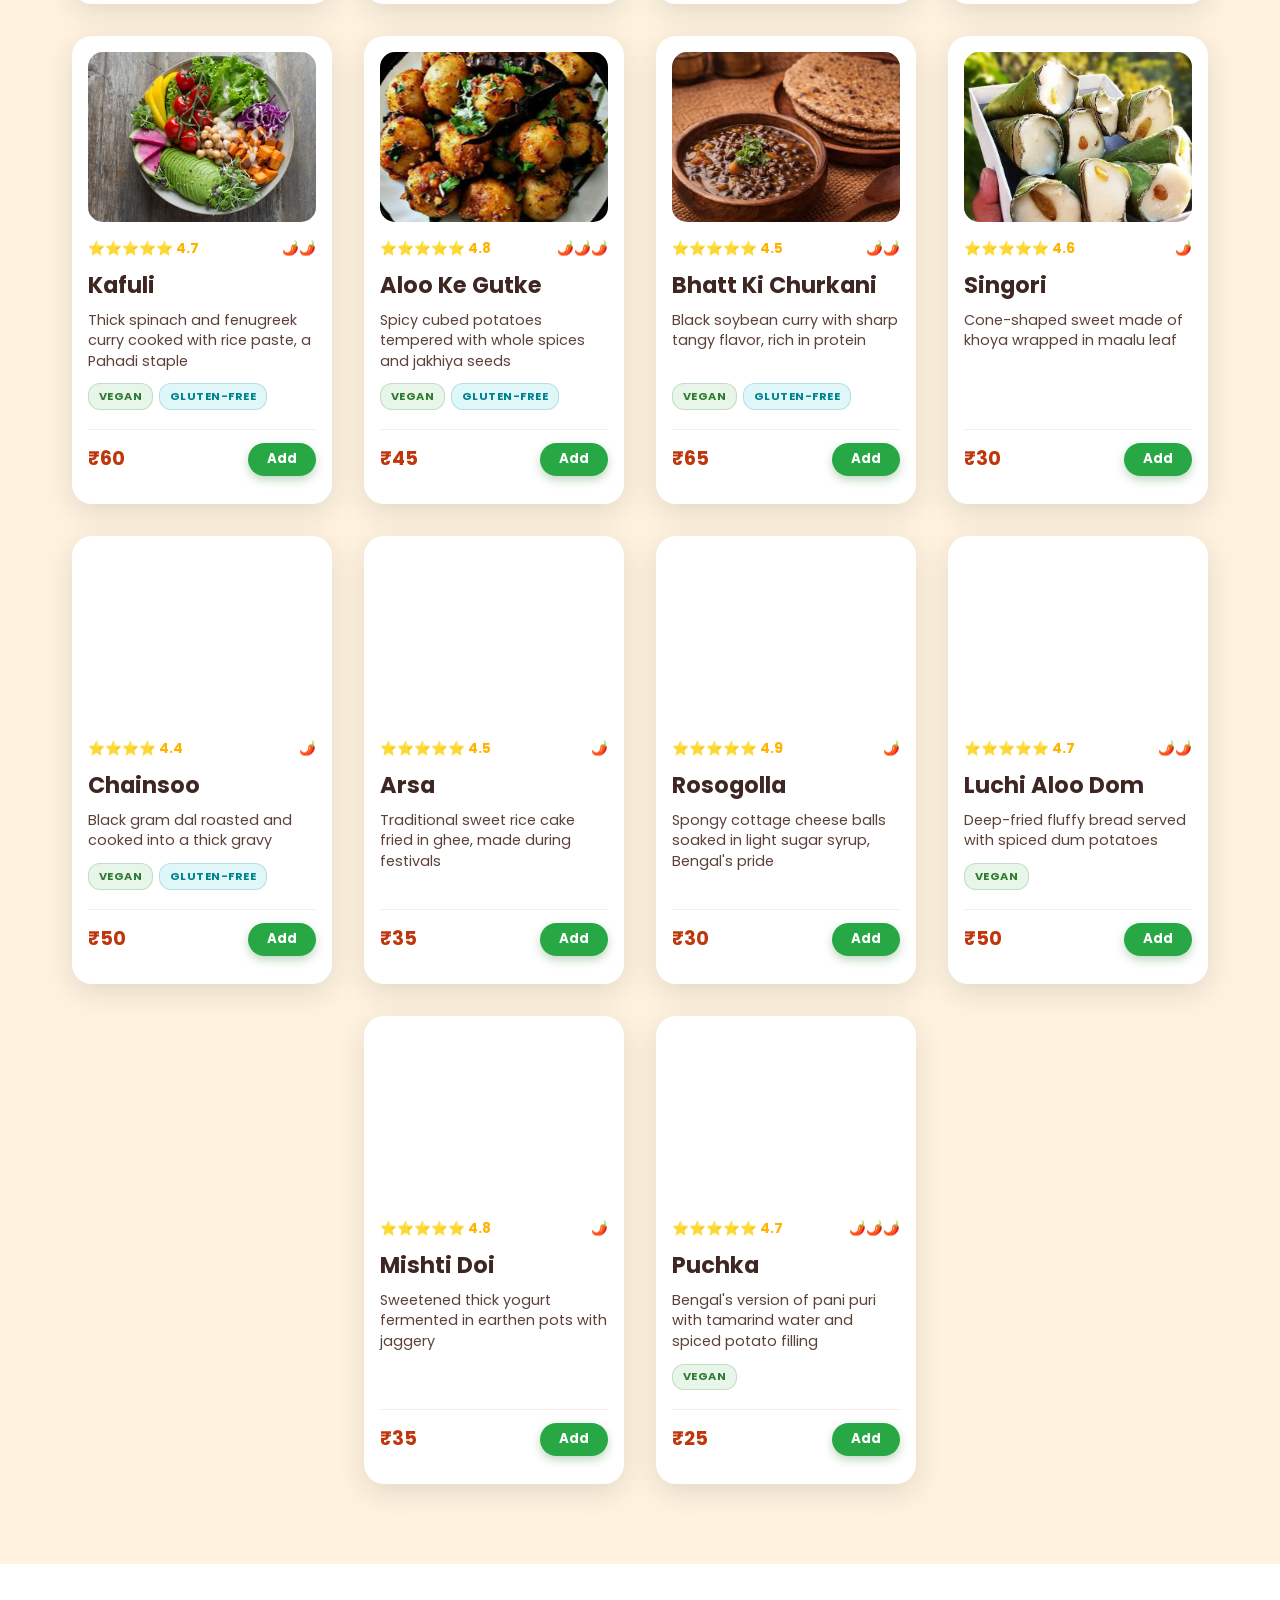
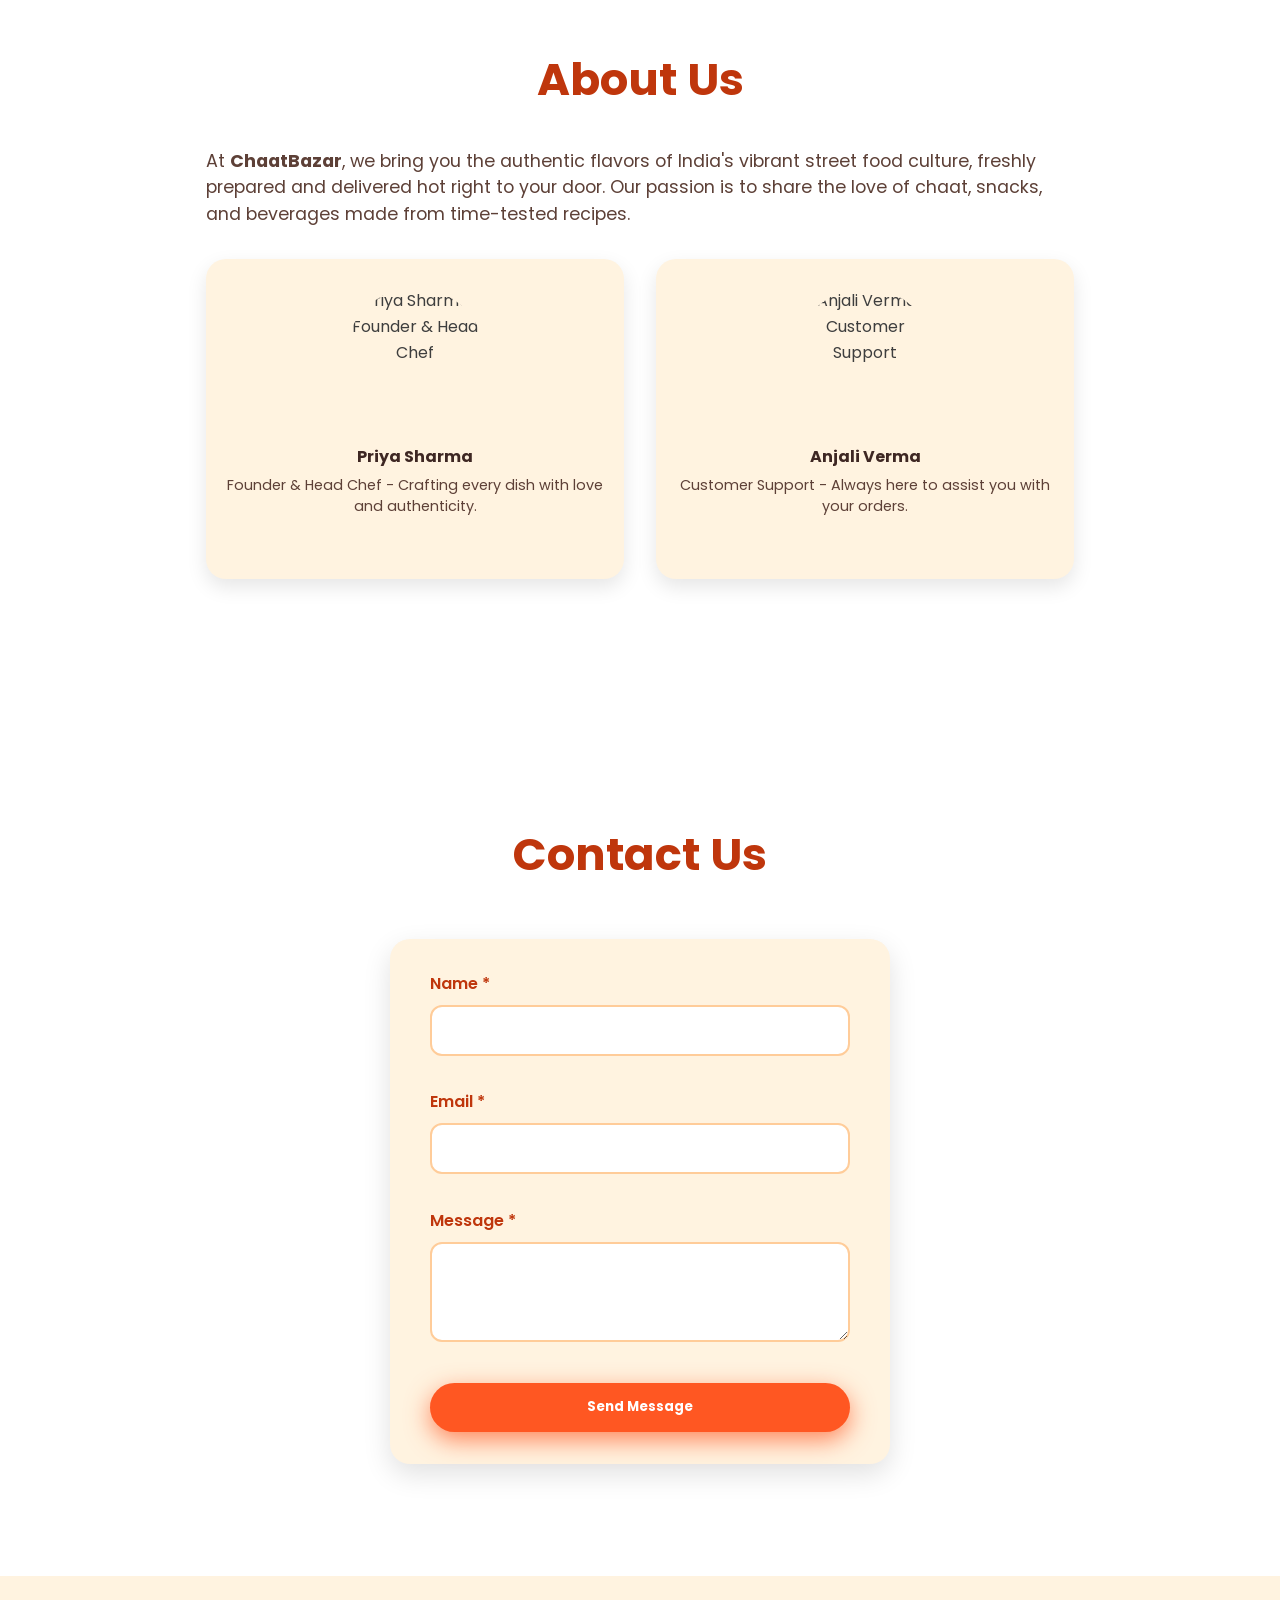
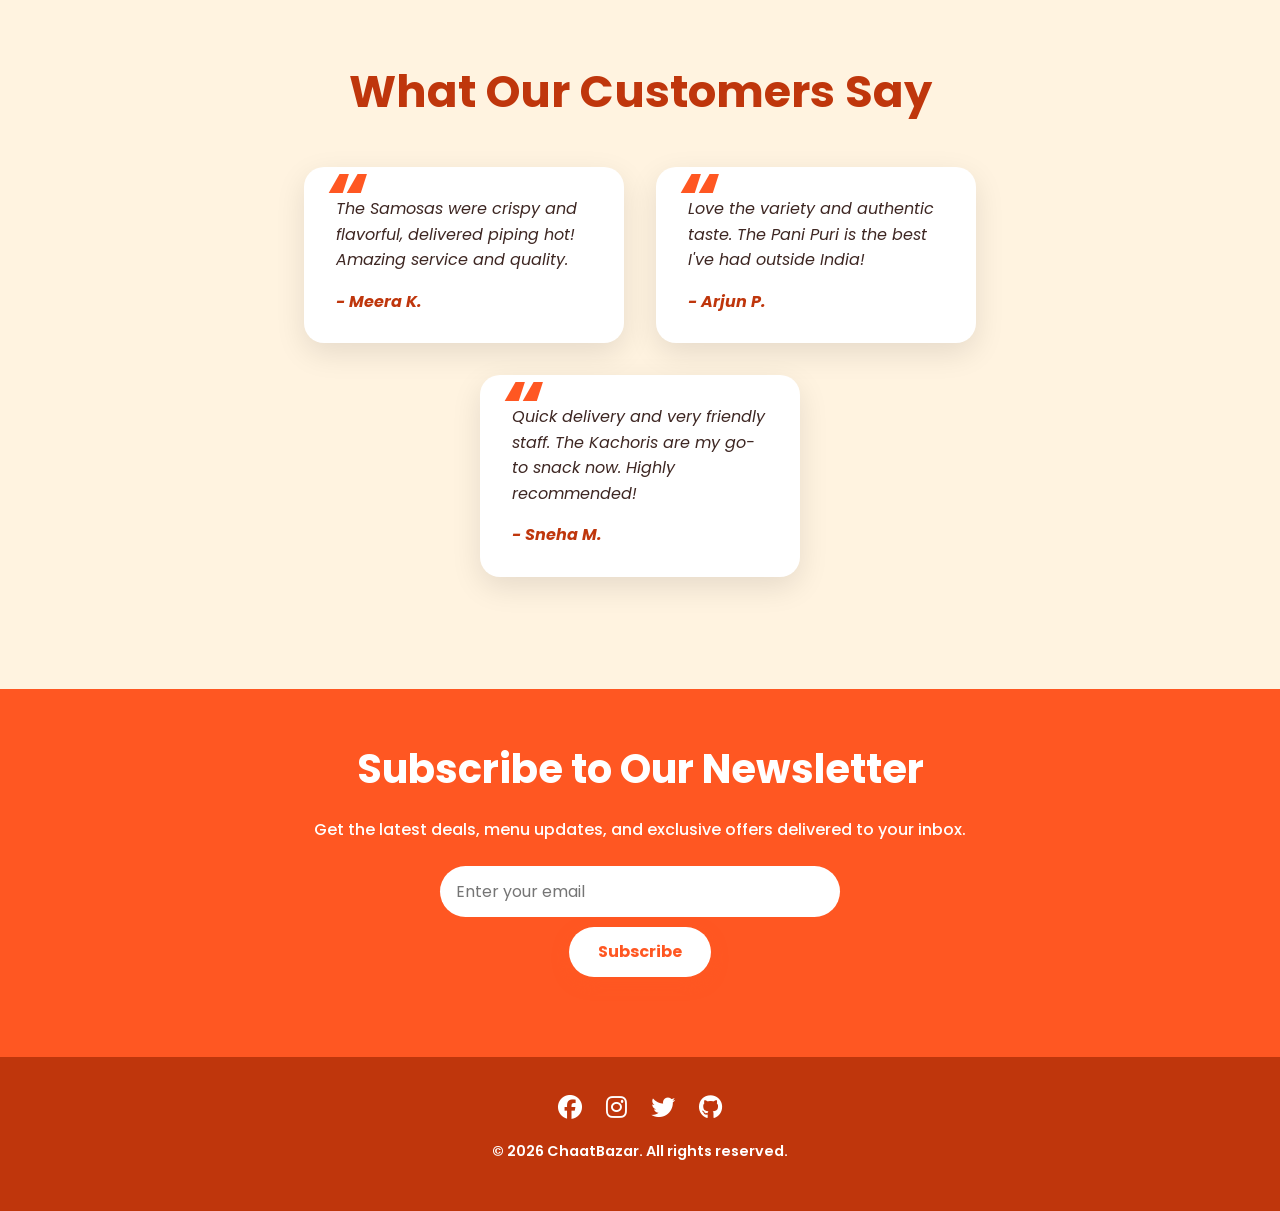
==== commit e54e22bc: "Merge branch 'main' into feature/cart-button-ui" ====
--- a/index.html
+++ b/index.html
@@ -4,19 +4,21 @@
   <meta charset="UTF-8" />
   <meta name="viewport" content="width=device-width, initial-scale=1" />
   <title>ChaatBazar 🍴 | Authentic Indian Street Food Delivered Hot</title>
+  <link rel="stylesheet" href="css/auth.css">
   
   <!-- Google Fonts -->
   <link href="https://fonts.googleapis.com/css2?family=Poppins:wght@400;600;700&display=swap" rel="stylesheet" />
   <link rel="stylesheet" href="https://cdnjs.cloudflare.com/ajax/libs/font-awesome/6.5.1/css/all.min.css" />
   <link rel="stylesheet" href="css/style.css">
-  <link rel="icon" href="img/logo.png" type="image/png" />
+  <link rel="icon" href="favicon.png" type="image/png" />
 </head>
 <body>
+
 
 <!-- Header & Navigation -->
 <header>
   <div class="header-inner container" role="banner">
-    <a href="#" class="logo" aria-label="ChaatBazaar Home"><img src="img/logo.png" alt="ChaatBazaar Logo" class="navbar-logo-img" />ChaatBazaar</a>
+    <a href="#" class="logo" aria-label="ChaatBazar Home">ChaatBazar 🍴</a>
     <nav role="navigation" aria-label="Primary Navigation">
       <a href="#hero" class="nav-link active" tabindex="0">Home</a>
       <div class="dropdown" tabindex="0" aria-haspopup="true" aria-expanded="false">
@@ -56,6 +58,11 @@
           <span class="theme-toggle-thumb"></span>
         </span>
       </button>
+
+      <!-- Dynamic auth slot: replaced by js/auth.js based on session state -->
+      <div id="authNavItem" class="auth-nav-item">
+        <a href="login.html" class="login-btn-nav">Login</a>
+      </div>
     </nav>
   </div>
 </header>
@@ -278,66 +285,13 @@
 
 <!-- Footer -->
 <footer>
-  <div class="footer-container">
-    <div class="footer-column brand-col">
-      <div class="footer-brand"><img src="img/logo.png" alt="ChaatBazaar Logo" class="footer-logo-img" />ChaatBazaar</div>
-      <p class="footer-desc">Your ultimate destination for authentic and mouth-watering Indian street food - from crispy golgappas to hot samosas. Hassle-free delivery right to your doorstep.</p>
-    </div>
-    
-    <div class="footer-column">
-      <h3>ChaatBazar</h3>
-      <ul class="footer-links">
-        <li><a href="index.html">Home</a></li>
-        <li><a href="menu.html">Menu</a></li>
-        <li><a href="about.html">About Us</a></li>
-        <li><a href="orders.html">Orders</a></li>
-        <li><a href="favorites.html">Favorites</a></li>
-        <li><a href="faq.html">FAQ</a></li>
-      </ul>
-    </div>
-    
-    <div class="footer-column">
-      <h3>For Partners</h3>
-      <ul class="footer-links">
-        <li><a href="#">Partners With Us</a></li>
-        <li><a href="#">Apps For You</a></li>
-        <li><a href="#">Franchise Consulting</a></li>
-        <li><a href="#">Advertise With Us</a></li>
-        <li><a href="#">Sell On ChaatBazar</a></li>
-      </ul>
-    </div>
-    
-    <div class="footer-column">
-      <h3>Learn More</h3>
-      <ul class="footer-links">
-        <li><a href="#">Privacy & Security</a></li>
-        <li><a href="#">Terms & Conditions</a></li>
-        <li><a href="#">Help & Support</a></li>
-        <li><a href="#">Report a Fraud</a></li>
-      </ul>
-    </div>
-    
-    <div class="footer-column">
-      <div class="footer-social-wrapper">
-        <h3>Connect Us</h3>
-        <div class="footer-social-icons">
-          <a href="https://instagram.com" target="_blank" rel="noopener noreferrer" aria-label="Instagram"><i class="fa-brands fa-instagram"></i></a>
-          <a href="https://youtube.com" target="_blank" rel="noopener noreferrer" aria-label="YouTube"><i class="fa-brands fa-youtube"></i></a>
-          <a href="https://whatsapp.com" target="_blank" rel="noopener noreferrer" aria-label="WhatsApp"><i class="fa-brands fa-whatsapp"></i></a>
-          <a href="https://twitter.com" target="_blank" rel="noopener noreferrer" aria-label="Twitter"><i class="fa-brands fa-twitter"></i></a>
-        </div>
-      </div>
-      <h3>Contact Us</h3>
-      <ul class="footer-contact-info">
-        <li><strong>Email:</strong> support@chaatbazar.com</li>
-        <li><strong>Phone:</strong> +91 98765 43210</li>
-        <li><strong>Headquarter:</strong> Bhavnagar, Gujarat, 364001</li>
-      </ul>
-    </div>
-  </div>
-  <div class="footer-bottom">
-    <p>&copy; 2026 ChaatBazar. All rights reserved.</p>
-  </div>
+  <div class="social-icons">
+    <a href="https://facebook.com" target="_blank" rel="noopener noreferrer" aria-label="Facebook"><i class="fa-brands fa-facebook"></i></a>
+    <a href="https://instagram.com" target="_blank" rel="noopener noreferrer" aria-label="Instagram"><i class="fa-brands fa-instagram"></i></a>
+    <a href="https://twitter.com" target="_blank" rel="noopener noreferrer" aria-label="Twitter"><i class="fa-brands fa-twitter"></i></a>
+    <a href="https://github.com" target="_blank" rel="noopener noreferrer" aria-label="GitHub"><i class="fa-brands fa-github"></i></a>
+  </div>
+  <p>© 2026 ChaatBazar. All rights reserved.</p>
 </footer>
 
 <div id="toast-notification" class="toast-notification"></div>
@@ -350,5 +304,6 @@
 <script src="js/translations.js"></script>
 <script src="js/i18n.js"></script>
 <script src="js/main.js"></script>
+<script src="js/auth.js"></script>
 </body>
 </html>
--- a/css/auth.css
+++ b/css/auth.css
@@ -0,0 +1,424 @@
+/* css/auth.css - ChaatBazar Authentication Styles */
+
+/* Auth Pages Layout */
+.auth-main {
+    min-height: 80vh;
+    display: flex;
+    align-items: center;
+    justify-content: center;
+    padding: 4rem 1.5rem;
+    background: linear-gradient(135deg, #fff8f0 0%, #ffe6cc 100%);
+    position: relative;
+    overflow-x: hidden;
+}
+
+.auth-wrapper {
+    width: 100%;
+    max-width: 500px;
+    margin: 0 auto;
+    position: relative;
+    z-index: 2;
+}
+
+/* Floating Food Animation Background */
+.food-animation-bg {
+    position: absolute;
+    top: 0;
+    left: 0;
+    width: 100%;
+    height: 100%;
+    pointer-events: none;
+    overflow: hidden;
+    z-index: 0;
+}
+
+.floating-food {
+    position: absolute;
+    font-size: 2.5rem;
+    opacity: 0.2;
+    animation: floatAround 20s infinite linear;
+    user-select: none;
+}
+
+.samosa { top: 15%; left: 5%; animation-duration: 22s; }
+.pani-puri { bottom: 20%; right: 8%; animation-duration: 18s; animation-delay: -2s; }
+.chaat { top: 40%; right: 15%; animation-duration: 25s; animation-delay: -5s; }
+.chai { bottom: 10%; left: 12%; animation-duration: 20s; }
+.lassi { top: 70%; left: 20%; animation-duration: 28s; animation-delay: -3s; }
+
+@keyframes floatAround {
+    0% { transform: translateY(0px) rotate(0deg); }
+    50% { transform: translateY(-30px) rotate(10deg); }
+    100% { transform: translateY(0px) rotate(0deg); }
+}
+
+/* Auth Card */
+.auth-card {
+    background: white;
+    border-radius: 32px;
+    box-shadow: 0 25px 45px -12px rgba(0,0,0,0.2);
+    padding: 2rem 2rem 2.5rem;
+    transition: transform 0.3s ease;
+    border: 1px solid rgba(255, 107, 53, 0.2);
+}
+
+.auth-card:hover {
+    transform: translateY(-5px);
+}
+
+.auth-header {
+    text-align: center;
+    margin-bottom: 2rem;
+}
+
+.auth-header h2 {
+    font-size: 2rem;
+    color: #2d2a26;
+    font-weight: 700;
+    margin-bottom: 0.5rem;
+}
+
+.auth-header p {
+    color: #6c757d;
+    font-size: 0.95rem;
+}
+
+.auth-link {
+    color: #ff6b35;
+    font-weight: 600;
+    text-decoration: none;
+    transition: 0.2s;
+}
+
+.auth-link:hover {
+    text-decoration: underline;
+    color: #e55a2a;
+}
+
+.auth-switch-text {
+    margin-top: 1.25rem;
+    text-align: center;
+    color: #4b5563;
+    font-size: 0.95rem;
+}
+
+.form-message {
+    min-height: 1.2rem;
+    margin: 0.5rem 0 1rem;
+    font-size: 0.85rem;
+    font-weight: 500;
+}
+
+.form-message.error {
+    color: #b91c1c;
+}
+
+.form-message.success {
+    color: #15803d;
+}
+
+/* Form Elements */
+.input-group {
+    margin-bottom: 1.5rem;
+}
+
+.input-group label {
+    display: block;
+    margin-bottom: 0.5rem;
+    font-weight: 500;
+    color: #333;
+    font-size: 0.9rem;
+}
+
+.input-group label i {
+    color: #ff6b35;
+    margin-right: 8px;
+}
+
+.input-group input,
+.input-group select {
+    width: 100%;
+    padding: 12px 16px;
+    font-size: 1rem;
+    border: 1px solid #e2e8f0;
+    border-radius: 16px;
+    transition: all 0.2s;
+    background: #fefcf8;
+    font-family: 'Poppins', sans-serif;
+}
+
+.input-group input:focus {
+    outline: none;
+    border-color: #ff6b35;
+    box-shadow: 0 0 0 3px rgba(255, 107, 53, 0.2);
+}
+
+.error-message {
+    color: #dc2626;
+    font-size: 0.75rem;
+    margin-top: 5px;
+    display: none;
+}
+
+.error-message.active {
+    display: block;
+}
+
+.forgot-password {
+    text-align: right;
+    margin: -0.5rem 0 1.5rem;
+}
+
+.forgot-password a {
+    color: #ff6b35;
+    font-size: 0.85rem;
+    text-decoration: none;
+}
+
+.auth-btn {
+    width: 100%;
+    padding: 14px;
+    background: #ff6b35;
+    border: none;
+    border-radius: 40px;
+    color: white;
+    font-weight: 600;
+    font-size: 1rem;
+    cursor: pointer;
+    transition: 0.2s;
+    display: flex;
+    align-items: center;
+    justify-content: center;
+    gap: 8px;
+}
+
+.auth-btn:hover {
+    background: #e55a2a;
+    transform: scale(0.98);
+}
+
+.social-login {
+    margin-top: 2rem;
+    text-align: center;
+}
+
+.social-login p {
+    color: #adb5bd;
+    position: relative;
+    margin-bottom: 1rem;
+}
+
+.social-icons {
+    display: flex;
+    justify-content: center;
+    gap: 1.5rem;
+}
+
+.social-icon {
+    background: #f1f3f5;
+    width: 44px;
+    height: 44px;
+    display: inline-flex;
+    align-items: center;
+    justify-content: center;
+    border-radius: 50%;
+    color: #4a4a4a;
+    font-size: 1.2rem;
+    transition: 0.2s;
+}
+
+.social-icon:hover {
+    background: #ff6b35;
+    color: white;
+    transform: translateY(-3px);
+}
+
+.auth-footer-note {
+    text-align: center;
+    margin-top: 2rem;
+    font-size: 0.85rem;
+    color: #ff6b35;
+    background: #fff2e9;
+    padding: 0.8rem;
+    border-radius: 40px;
+}
+
+/* Register specific row */
+.name-row {
+    display: flex;
+    gap: 1rem;
+}
+
+.name-row .input-group {
+    flex: 1;
+}
+
+/* Responsive */
+@media (max-width: 550px) {
+    .auth-card {
+        padding: 1.5rem;
+    }
+    .name-row {
+        flex-direction: column;
+        gap: 0;
+    }
+    .floating-food {
+        font-size: 1.8rem;
+        opacity: 0.15;
+    }
+
+    .auth-switch-text {
+        font-size: 0.9rem;
+    }
+}
+
+/* Profile and Dashboard Pages */
+.profile-page-card,
+.dashboard-card {
+    background: white;
+    border-radius: 32px;
+    box-shadow: 0 25px 45px -12px rgba(0, 0, 0, 0.2);
+    padding: 2rem;
+    border: 1px solid rgba(255, 107, 53, 0.18);
+}
+
+.profile-page-header,
+.dashboard-page-header {
+    text-align: center;
+    margin-bottom: 1.5rem;
+}
+
+.profile-avatar-hero {
+    width: 82px;
+    height: 82px;
+    border-radius: 50%;
+    display: grid;
+    place-items: center;
+    margin: 0 auto 1rem;
+    background: linear-gradient(135deg, #ff6b35, #ff9f68);
+    color: white;
+    font-size: 2rem;
+    font-weight: 700;
+    box-shadow: 0 18px 30px rgba(255, 107, 53, 0.26);
+}
+
+.profile-page-header h2,
+.dashboard-page-header h2 {
+    font-size: 2rem;
+    color: #2d2a26;
+    margin-bottom: 0.35rem;
+}
+
+.profile-page-header p,
+.dashboard-page-header p {
+    color: #6c757d;
+}
+
+.profile-info-list {
+    display: grid;
+    gap: 0.9rem;
+    margin-top: 1.5rem;
+}
+
+.profile-info-row {
+    display: flex;
+    align-items: center;
+    justify-content: space-between;
+    gap: 1rem;
+    padding: 1rem 1.1rem;
+    border-radius: 18px;
+    background: #fff7f1;
+    border: 1px solid rgba(255, 107, 53, 0.1);
+}
+
+.profile-info-label {
+    color: #7c2d12;
+    font-weight: 700;
+}
+
+.profile-info-value {
+    color: #2d2a26;
+    font-weight: 600;
+    text-align: right;
+    word-break: break-word;
+}
+
+.dashboard-eyebrow {
+    display: inline-flex;
+    align-items: center;
+    justify-content: center;
+    padding: 0.35rem 0.8rem;
+    border-radius: 999px;
+    background: #fff2e9;
+    color: #ff6b35;
+    font-size: 0.8rem;
+    font-weight: 700;
+    margin-bottom: 0.8rem;
+}
+
+.dashboard-message {
+    margin-top: 1rem;
+    padding: 1rem 1.1rem;
+    border-radius: 18px;
+    background: #fff7f1;
+    color: #4b5563;
+    line-height: 1.7;
+}
+
+.dashboard-message strong {
+    color: #ff6b35;
+}
+
+.profile-actions {
+    display: flex;
+    flex-wrap: wrap;
+    gap: 0.75rem;
+    justify-content: center;
+    margin-top: 1.75rem;
+}
+
+.profile-action-link {
+    display: inline-flex;
+    align-items: center;
+    justify-content: center;
+    min-height: 44px;
+    padding: 0.7rem 1.1rem;
+    border-radius: 999px;
+    background: #ff6b35;
+    color: #ffffff;
+    font-weight: 700;
+    transition: transform 0.2s ease, background-color 0.2s ease;
+}
+
+.profile-action-link:hover,
+.profile-action-link:focus-visible {
+    transform: translateY(-1px);
+    background: #e55a2a;
+}
+
+.profile-action-link.secondary {
+    background: #fff7f1;
+    color: #ff6b35;
+    border: 1px solid rgba(255, 107, 53, 0.16);
+}
+
+.profile-action-link.secondary:hover,
+.profile-action-link.secondary:focus-visible {
+    background: #fff2e9;
+}
+
+@media (max-width: 550px) {
+    .profile-page-card,
+    .dashboard-card {
+        padding: 1.5rem;
+    }
+
+    .profile-info-row {
+        flex-direction: column;
+        align-items: flex-start;
+    }
+
+    .profile-info-value {
+        text-align: left;
+    }
+}
--- a/css/style.css
+++ b/css/style.css
@@ -248,20 +248,6 @@
       align-items: center;
       white-space: nowrap;
       gap: 0.4rem;
-      margin-right: 2rem;
-    }
-    .navbar-logo-img {
-      height: 42px;
-      width: auto;
-      object-fit: contain;
-      border-radius: 6px;
-      background: white;
-      padding: 2px;
-      box-shadow: 0 2px 5px rgba(0, 0, 0, 0.1);
-      transition: transform 0.3s ease;
-    }
-    .logo:hover .navbar-logo-img {
-      transform: scale(1.08);
     }
     nav {
       display: flex;
@@ -403,6 +389,191 @@
       transform: translateY(0);
     }
 
+    /* ===== Auth/Profile Nav ===== */
+    .auth-nav-item {
+      display: inline-flex;
+      align-items: center;
+      margin-left: 0.25rem;
+      position: relative;
+      z-index: 12;
+    }
+
+    .login-btn-nav {
+      display: inline-flex;
+      align-items: center;
+      justify-content: center;
+      min-height: 40px;
+      padding: 0.55rem 1.1rem;
+      border-radius: 999px;
+      background: #ffffff;
+      color: #ff5722;
+      font-weight: 700;
+      box-shadow: 0 10px 22px rgba(0, 0, 0, 0.12);
+      transition: transform 0.25s ease, box-shadow 0.25s ease, background-color 0.25s ease;
+    }
+
+    .login-btn-nav:hover,
+    .login-btn-nav:focus-visible {
+      transform: translateY(-1px);
+      background: #fff2e9;
+      box-shadow: 0 14px 28px rgba(0, 0, 0, 0.14);
+    }
+
+    .profile-menu {
+      position: relative;
+      display: inline-flex;
+      align-items: center;
+    }
+
+    .profile-toggle {
+      display: inline-flex;
+      align-items: center;
+      justify-content: center;
+      width: 42px;
+      height: 42px;
+      border: none;
+      border-radius: 50%;
+      background: #ffffff;
+      color: #ff5722;
+      box-shadow: 0 10px 22px rgba(0, 0, 0, 0.12);
+      transition: transform 0.25s ease, box-shadow 0.25s ease, background-color 0.25s ease;
+      padding: 0;
+    }
+
+    .profile-toggle:hover,
+    .profile-toggle:focus-visible {
+      transform: translateY(-1px);
+      background: #fff2e9;
+      box-shadow: 0 14px 28px rgba(0, 0, 0, 0.14);
+    }
+
+    .profile-avatar {
+      display: inline-flex;
+      align-items: center;
+      justify-content: center;
+      width: 24px;
+      height: 24px;
+    }
+
+    .profile-avatar svg {
+      width: 22px;
+      height: 22px;
+      stroke-width: 1.9;
+    }
+
+    .profile-dropdown {
+      position: absolute;
+      top: calc(100% + 0.8rem);
+      right: 0;
+      width: min(260px, calc(100vw - 1.5rem));
+      padding: 0.85rem;
+      border-radius: 20px;
+      background: #ffffff;
+      border: 1px solid rgba(255, 87, 34, 0.14);
+      box-shadow: 0 22px 44px rgba(0, 0, 0, 0.18);
+      opacity: 0;
+      visibility: hidden;
+      transform: translateY(10px);
+      transition: opacity 0.2s ease, transform 0.2s ease, visibility 0.2s ease;
+      z-index: 1002;
+    }
+
+    .profile-menu.open .profile-dropdown {
+      opacity: 1;
+      visibility: visible;
+      transform: translateY(0);
+    }
+
+    .profile-dropdown-header {
+      padding: 0.25rem 0.55rem 0.85rem;
+      border-bottom: 1px solid rgba(255, 87, 34, 0.1);
+      margin-bottom: 0.35rem;
+    }
+
+    .profile-dropdown-name {
+      display: block;
+      font-weight: 700;
+      color: #2d2a26;
+      word-break: break-word;
+    }
+
+    .profile-dropdown-email {
+      display: block;
+      margin-top: 0.2rem;
+      font-size: 0.82rem;
+      color: #6c757d;
+      word-break: break-word;
+    }
+
+    .profile-dropdown a,
+    .profile-dropdown button {
+      display: flex;
+      width: 100%;
+      align-items: center;
+      justify-content: flex-start;
+      padding: 0.8rem 0.95rem;
+      border: none;
+      border-radius: 14px;
+      background: transparent;
+      color: #2d2a26;
+      font: inherit;
+      font-weight: 600;
+      text-align: left;
+      transition: background-color 0.2s ease, color 0.2s ease;
+    }
+
+    .profile-dropdown a:hover,
+    .profile-dropdown a:focus-visible,
+    .profile-dropdown button:hover,
+    .profile-dropdown button:focus-visible {
+      background: #fff2e9;
+      color: #ff5722;
+    }
+
+    .profile-dropdown-logout {
+      margin-top: 0.15rem;
+      color: #c2410c;
+    }
+
+    .sr-only {
+      position: absolute;
+      width: 1px;
+      height: 1px;
+      padding: 0;
+      margin: -1px;
+      overflow: hidden;
+      clip: rect(0, 0, 0, 0);
+      white-space: nowrap;
+      border: 0;
+    }
+
+    @media (max-width: 860px) {
+      .profile-dropdown {
+        right: 0;
+        left: auto;
+      }
+    }
+
+    @media (max-width: 600px) {
+      .auth-nav-item {
+        margin-left: 0;
+      }
+
+      .login-btn-nav {
+        min-height: 44px;
+        padding: 0.55rem 1rem;
+      }
+
+      .profile-toggle {
+        width: 44px;
+        height: 44px;
+      }
+
+      .profile-dropdown {
+        width: min(240px, calc(100vw - 1rem));
+      }
+    }
+
     /* ===== Search Bar ===== */
     .search-bar {
       position: relative;
@@ -1106,186 +1277,32 @@
       background: #fbe9e7;
     }
 
-    /* ===== Modern Premium Footer ===== */
+    /* ===== Footer ===== */
     footer {
-      background: #fff3e0; /* Warm cream background */
-      color: #3e2723; /* Deep warm brown text */
-      padding: 4rem 2rem 2rem;
-      border-top: 1px solid rgba(255, 87, 34, 0.15);
-      user-select: text; /* Allow selecting text */
-      font-family: 'Poppins', sans-serif;
-    }
-    
-    .footer-container {
-      max-width: 1200px;
-      margin: 0 auto;
-      display: grid;
-      grid-template-columns: repeat(5, 1fr);
-      gap: 2rem;
-      margin-bottom: 3rem;
-    }
-    
-    @media (max-width: 1024px) {
-      .footer-container {
-        grid-template-columns: repeat(3, 1fr);
-      }
-    }
-    
-    @media (max-width: 768px) {
-      .footer-container {
-        grid-template-columns: repeat(2, 1fr);
-      }
-    }
-    
-    @media (max-width: 480px) {
-      .footer-container {
-        grid-template-columns: 1fr;
-      }
-    }
-    
-    .footer-brand {
-      font-size: 1.8rem;
-      font-weight: 700;
-      color: #ff5722; /* Vibrant orange logo */
+      background: #bf360c;
+      color: white;
+      text-align: center;
+      padding: 2rem 1rem;
+      user-select: none;
+    }
+    footer p {
+      font-weight: 600;
       margin-bottom: 1rem;
+      font-size: 0.9rem;
+    }
+    .social-icons {
       display: flex;
-      align-items: center;
-      gap: 0.5rem;
-      font-family: 'Poppins', sans-serif;
-    }
-    .footer-logo-img {
-      height: 40px;
-      width: auto;
-      object-fit: contain;
-      border-radius: 6px;
-      background: white;
-      padding: 2px;
-      box-shadow: 0 2px 5px rgba(0, 0, 0, 0.1);
-      transition: transform 0.3s ease;
-    }
-    .footer-brand:hover .footer-logo-img {
-      transform: scale(1.08);
-    }
-    
-    .footer-desc {
-      font-size: 0.95rem;
-      color: #5d4037;
-      line-height: 1.6;
-      max-width: 320px;
-    }
-    
-    .footer-column h3 {
-      font-size: 1.15rem;
-      font-weight: 700;
-      color: #bf360c; /* Deep brand orange */
-      margin-bottom: 1.25rem;
-      text-transform: uppercase;
-      letter-spacing: 0.5px;
-    }
-    
-    .footer-links {
-      list-style: none;
-      padding: 0;
-      margin: 0;
-      display: flex;
-      flex-direction: column;
-      gap: 0.75rem;
-    }
-    
-    .footer-links li a {
-      color: #5d4037;
-      font-size: 0.95rem;
-      font-weight: 500;
-      transition: all 0.2s ease;
-      display: inline-block;
-    }
-    
-    .footer-links li a:hover {
-      color: #ff5722;
-      transform: translateX(3px);
-    }
-    
-    .footer-contact-info {
-      list-style: none;
-      padding: 0;
-      margin: 0;
-      display: flex;
-      flex-direction: column;
-      gap: 0.75rem;
-      color: #5d4037;
-      font-size: 0.95rem;
-    }
-    
-    .footer-contact-info li {
-      line-height: 1.5;
-    }
-    
-    .footer-contact-info strong {
-      color: #bf360c;
-    }
-    
-    .footer-social-wrapper {
-      margin-bottom: 1.5rem;
-    }
-    
-    .footer-social-icons {
-      display: flex;
-      gap: 1rem;
-      margin-top: 0.5rem;
-    }
-    
-    .footer-social-icons a {
-      display: flex;
-      align-items: center;
       justify-content: center;
-      width: 38px;
-      height: 38px;
-      border-radius: 50%;
-      background: #ff5722;
-      color: white !important;
-      font-size: 1.1rem;
-      transition: all 0.3s ease;
-    }
-    
-    .footer-social-icons a:hover {
-      background: #bf360c;
-      transform: translateY(-3px);
-      box-shadow: 0 4px 10px rgba(255, 87, 34, 0.3);
-    }
-    
-    .footer-bottom {
-      border-top: 1px solid rgba(255, 87, 34, 0.1);
-      padding-top: 1.5rem;
-      text-align: center;
-      font-size: 0.9rem;
-      color: #8d6e63;
-      font-weight: 500;
-    }
-    
-    .footer-bottom p {
-      margin: 0;
-    }
-    
-    /* Dark Mode Overrides */
-    body.dark footer {
-      background: #1e1e1e;
-      border-top-color: rgba(255, 87, 34, 0.1);
-      color: #ccc;
-    }
-    
-    body.dark .footer-desc, 
-    body.dark .footer-links li a, 
-    body.dark .footer-contact-info {
-      color: #aaa;
-    }
-    
-    body.dark .footer-links li a:hover {
-      color: #ff7b54;
-    }
-    
-    body.dark .footer-bottom {
-      border-top-color: rgba(255, 255, 255, 0.05);
-      color: #777;
+      gap: 1.5rem;
+      margin-bottom: 0.8rem;
+    }
+    .social-icons a {
+      color: white;
+      font-size: 1.5rem;
+      transition: color 0.3s ease;
+    }
+    .social-icons a:hover {
+      color: #ffccbc;
     }
 
     /* ===== Enhanced Animations & Transitions ===== */
@@ -2330,6 +2347,56 @@
 body.dark .theme-toggle-icon.moon-icon {
   color: #ffffff; /* Active in dark mode */
 }
+
+body.dark .login-btn-nav,
+body.dark .profile-toggle {
+  background: #2b2b2b;
+  color: #ffffff;
+  box-shadow: 0 10px 22px rgba(0, 0, 0, 0.3);
+}
+
+body.dark .login-btn-nav:hover,
+body.dark .login-btn-nav:focus-visible,
+body.dark .profile-toggle:hover,
+body.dark .profile-toggle:focus-visible {
+  background: #3a2d27;
+  color: #ffd0c2;
+}
+
+body.dark .profile-dropdown {
+  background: #232323;
+  border-color: rgba(255, 255, 255, 0.08);
+  box-shadow: 0 22px 44px rgba(0, 0, 0, 0.42);
+}
+
+body.dark .profile-dropdown-header {
+  border-bottom-color: rgba(255, 255, 255, 0.08);
+}
+
+body.dark .profile-dropdown-name {
+  color: #ffffff;
+}
+
+body.dark .profile-dropdown-email {
+  color: #b0b7c3;
+}
+
+body.dark .profile-dropdown a,
+body.dark .profile-dropdown button {
+  color: #f3f3f3;
+}
+
+body.dark .profile-dropdown a:hover,
+body.dark .profile-dropdown a:focus-visible,
+body.dark .profile-dropdown button:hover,
+body.dark .profile-dropdown button:focus-visible {
+  background: rgba(255, 87, 34, 0.16);
+  color: #ffb39d;
+}
+
+body.dark .profile-dropdown-logout {
+  color: #ffb39d;
+}
 /* body */
 body.dark {
   background: #1e1e1e;
@@ -2947,40 +3014,87 @@
   box-shadow: 0 4px 12px rgba(255, 98, 0, 0.35);
 }
 
-/* ===== Responsive Navbar Spacing & Overlap Fixes ===== */
-@media (max-width: 1200px) {
-  .logo {
-    font-size: 1.5rem !important;
-    margin-right: 1rem !important;
+/* Navbar Container */
+.navbar {
+  display: flex;
+  justify-content: space-between;
+  align-items: center;
+  padding: 1rem 2rem;
+  flex-wrap: wrap;
+  width: 100%;
+}
+
+/* Navigation Links */
+.nav-links {
+  display: flex;
+  align-items: center;
+  gap: 1.5rem;
+  list-style: none;
+  flex-wrap: wrap;
+}
+
+/* Nav Link Styling */
+.nav-links a {
+  text-decoration: none;
+  font-size: 1rem;
+  transition: 0.3s ease;
+}
+
+/* Better Hover Effect */
+.nav-links a:hover {
+  opacity: 0.8;
+}
+
+/* Tablet Responsiveness */
+@media screen and (max-width: 992px) {
+  .navbar {
+    padding: 1rem;
   }
-  .navbar-logo-img {
-    height: 34px !important;
+
+  .nav-links {
+    gap: 1rem;
   }
-  nav {
-    gap: 0.8rem !important;
+
+  .nav-links a {
+    font-size: 0.95rem;
   }
-  nav a {
-    padding: 0.4rem 0.6rem !important;
-    font-size: 0.9rem !important;
+}
+
+/* Mobile Responsiveness */
+@media screen and (max-width: 768px) {
+
+  .navbar {
+    flex-direction: column;
+    align-items: center;
+    text-align: center;
   }
-  .cart-btn-modern {
-    padding: 0.3rem 0.8rem !important;
+
+  .nav-links {
+    justify-content: center;
+    margin-top: 1rem;
+    gap: 0.8rem;
   }
-}
-
-@media (max-width: 950px) {
-  .header-inner {
-    flex-direction: column !important;
-    gap: 1rem !important;
-    padding: 1rem 1rem !important;
+
+  .nav-links a {
+    font-size: 0.9rem;
   }
-  .logo {
-    margin-right: 0 !important;
+}
+
+/* Small Mobile Devices */
+@media screen and (max-width: 480px) {
+
+  .navbar {
+    padding: 0.8rem;
   }
-  nav {
-    flex-wrap: wrap !important;
-    justify-content: center !important;
-    gap: 0.8rem !important;
-    width: 100% !important;
+
+  .nav-links {
+    flex-direction: column;
+    width: 100%;
   }
-}+
+  .nav-links a {
+    width: 100%;
+    display: block;
+    padding: 0.5rem 0;
+  }
+}
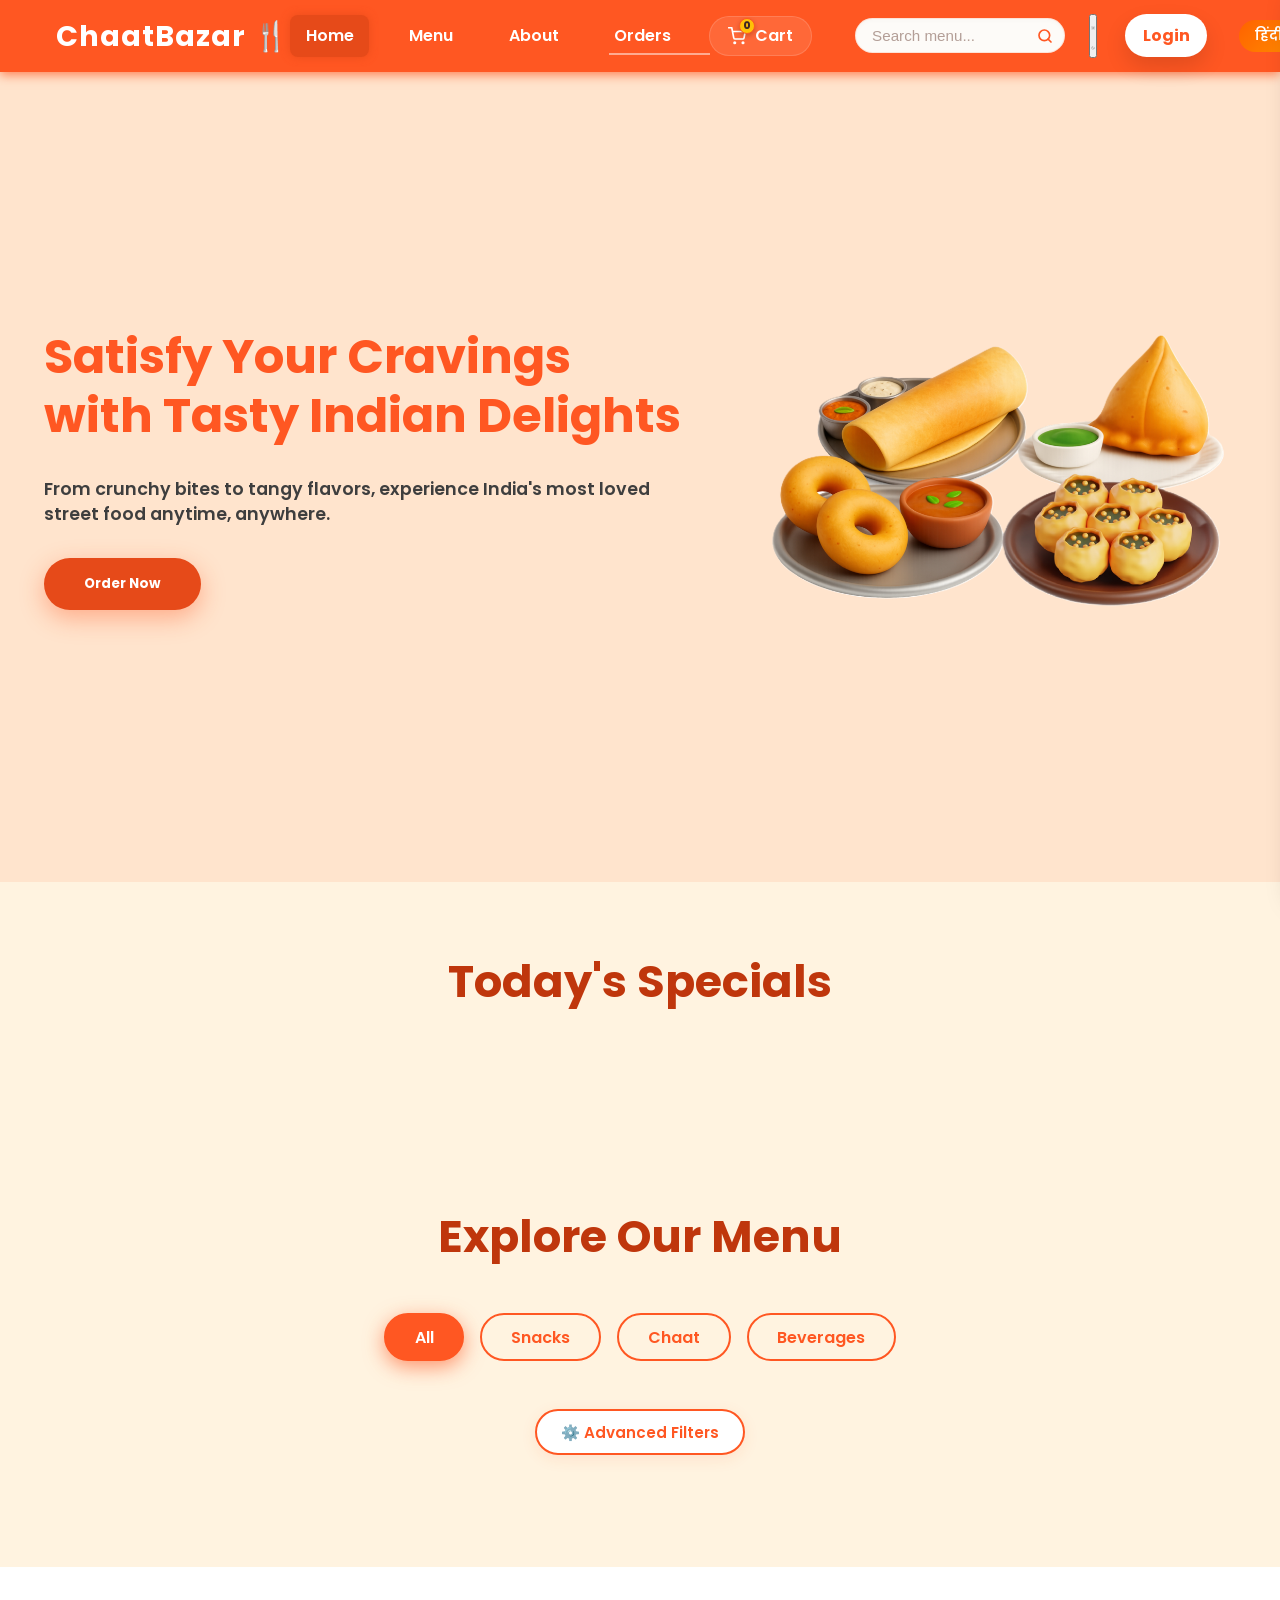
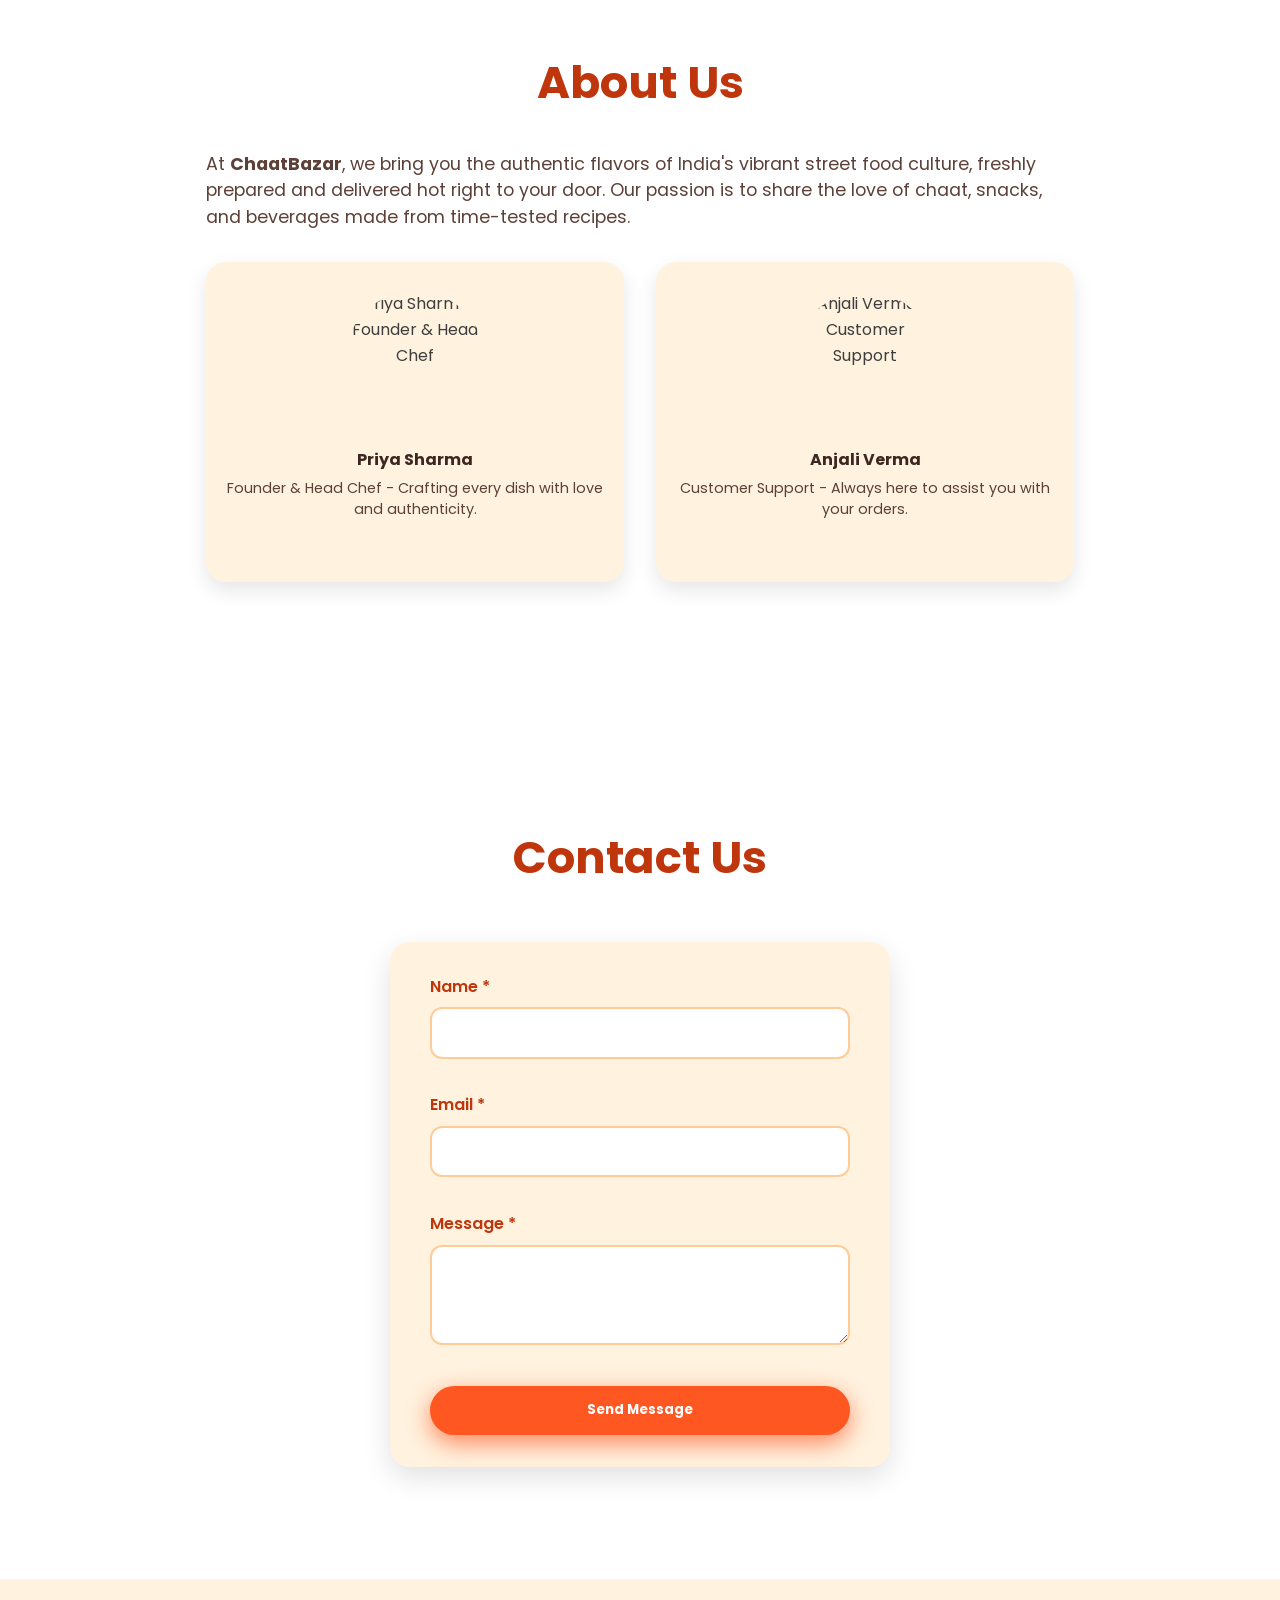
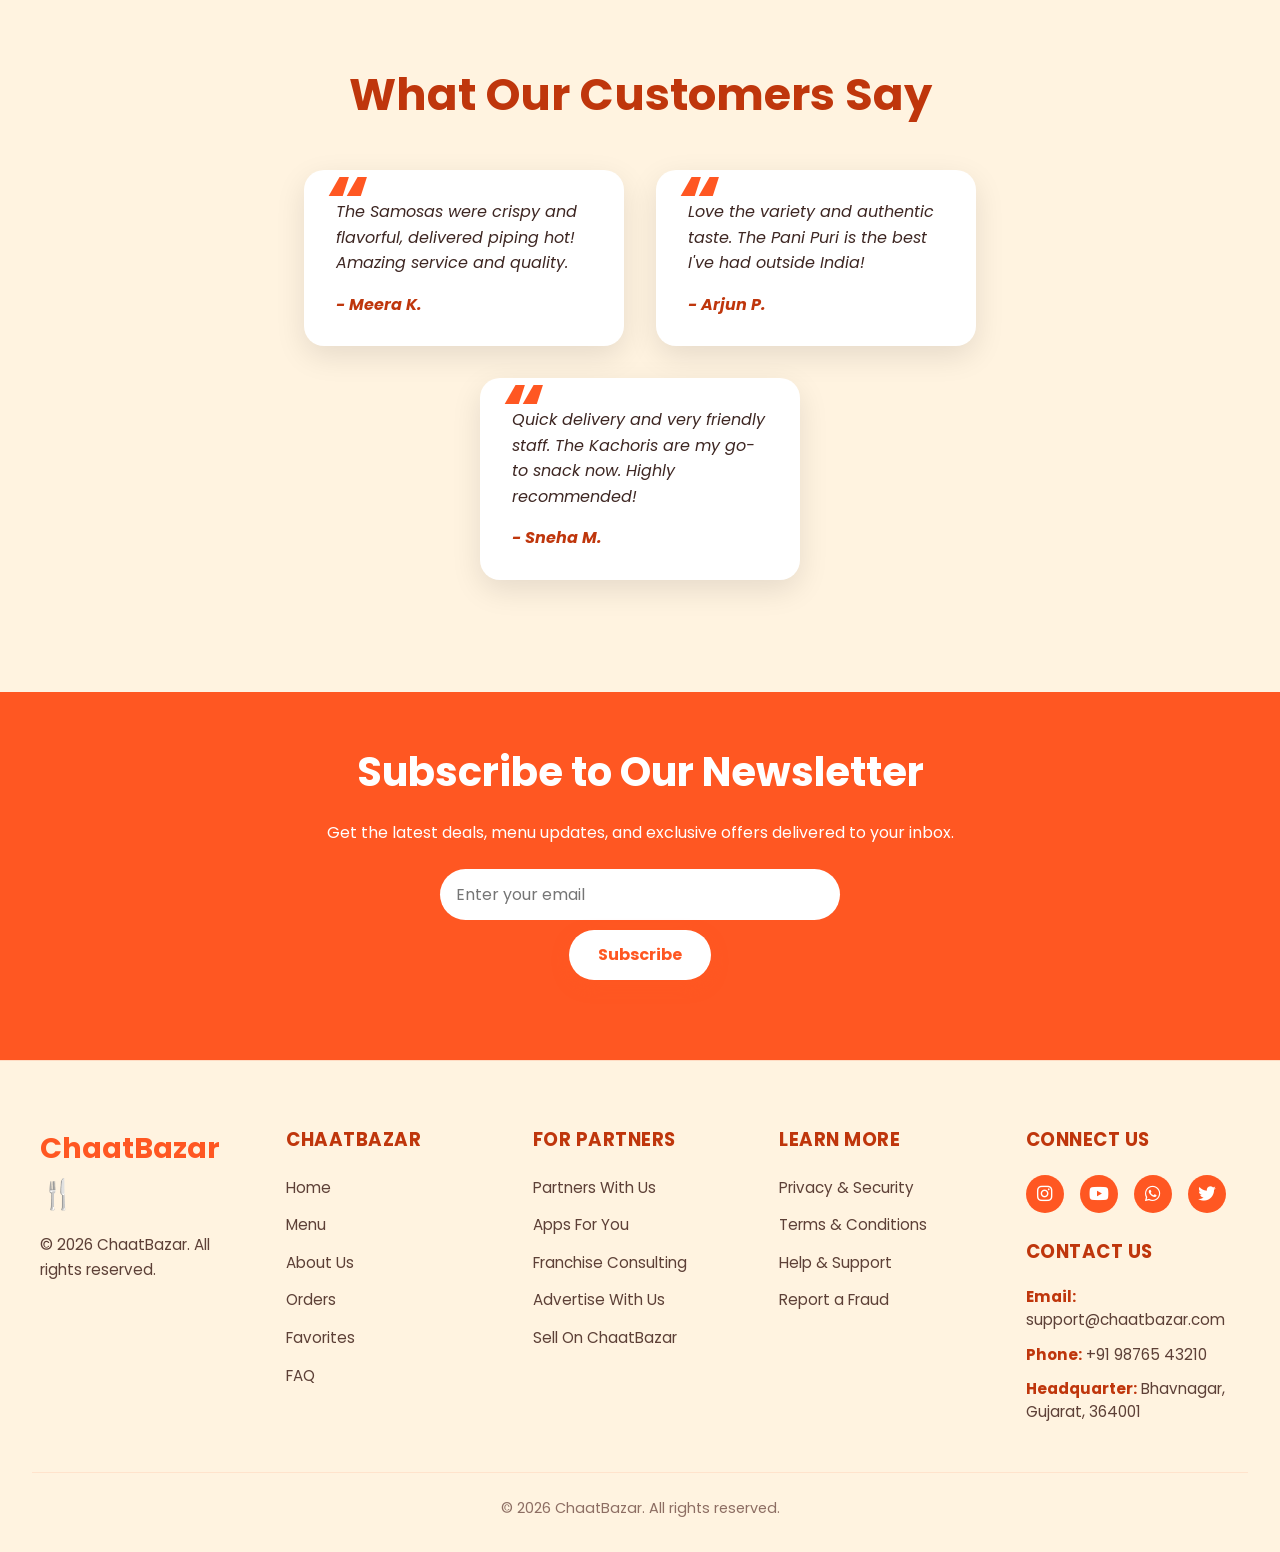
==== commit 70b7aeba: "Merge branch 'main' into newFeatures" ====
--- a/index.html
+++ b/index.html
@@ -285,13 +285,66 @@
 
 <!-- Footer -->
 <footer>
-  <div class="social-icons">
-    <a href="https://facebook.com" target="_blank" rel="noopener noreferrer" aria-label="Facebook"><i class="fa-brands fa-facebook"></i></a>
-    <a href="https://instagram.com" target="_blank" rel="noopener noreferrer" aria-label="Instagram"><i class="fa-brands fa-instagram"></i></a>
-    <a href="https://twitter.com" target="_blank" rel="noopener noreferrer" aria-label="Twitter"><i class="fa-brands fa-twitter"></i></a>
-    <a href="https://github.com" target="_blank" rel="noopener noreferrer" aria-label="GitHub"><i class="fa-brands fa-github"></i></a>
-  </div>
-  <p>© 2026 ChaatBazar. All rights reserved.</p>
+  <div class="footer-container">
+    <div class="footer-column brand-col">
+      <div class="footer-brand">ChaatBazar 🍴</div>
+      <p class="footer-desc">Your ultimate destination for authentic and mouth-watering Indian street food - from crispy golgappas to hot samosas. Hassle-free delivery right to your doorstep.</p>
+    </div>
+    
+    <div class="footer-column">
+      <h3>ChaatBazar</h3>
+      <ul class="footer-links">
+        <li><a href="index.html">Home</a></li>
+        <li><a href="menu.html">Menu</a></li>
+        <li><a href="about.html">About Us</a></li>
+        <li><a href="orders.html">Orders</a></li>
+        <li><a href="favorites.html">Favorites</a></li>
+        <li><a href="faq.html">FAQ</a></li>
+      </ul>
+    </div>
+    
+    <div class="footer-column">
+      <h3>For Partners</h3>
+      <ul class="footer-links">
+        <li><a href="#">Partners With Us</a></li>
+        <li><a href="#">Apps For You</a></li>
+        <li><a href="#">Franchise Consulting</a></li>
+        <li><a href="#">Advertise With Us</a></li>
+        <li><a href="#">Sell On ChaatBazar</a></li>
+      </ul>
+    </div>
+    
+    <div class="footer-column">
+      <h3>Learn More</h3>
+      <ul class="footer-links">
+        <li><a href="#">Privacy & Security</a></li>
+        <li><a href="#">Terms & Conditions</a></li>
+        <li><a href="#">Help & Support</a></li>
+        <li><a href="#">Report a Fraud</a></li>
+      </ul>
+    </div>
+    
+    <div class="footer-column">
+      <div class="footer-social-wrapper">
+        <h3>Connect Us</h3>
+        <div class="footer-social-icons">
+          <a href="https://instagram.com" target="_blank" rel="noopener noreferrer" aria-label="Instagram"><i class="fa-brands fa-instagram"></i></a>
+          <a href="https://youtube.com" target="_blank" rel="noopener noreferrer" aria-label="YouTube"><i class="fa-brands fa-youtube"></i></a>
+          <a href="https://whatsapp.com" target="_blank" rel="noopener noreferrer" aria-label="WhatsApp"><i class="fa-brands fa-whatsapp"></i></a>
+          <a href="https://twitter.com" target="_blank" rel="noopener noreferrer" aria-label="Twitter"><i class="fa-brands fa-twitter"></i></a>
+        </div>
+      </div>
+      <h3>Contact Us</h3>
+      <ul class="footer-contact-info">
+        <li><strong>Email:</strong> support@chaatbazar.com</li>
+        <li><strong>Phone:</strong> +91 98765 43210</li>
+        <li><strong>Headquarter:</strong> Bhavnagar, Gujarat, 364001</li>
+      </ul>
+    </div>
+  </div>
+  <div class="footer-bottom">
+    <p>&copy; 2026 ChaatBazar. All rights reserved.</p>
+  </div>
 </footer>
 
 <div id="toast-notification" class="toast-notification"></div>
--- a/css/style.css
+++ b/css/style.css
@@ -1277,32 +1277,173 @@
       background: #fbe9e7;
     }
 
-    /* ===== Footer ===== */
+    /* ===== Modern Premium Footer ===== */
     footer {
+      background: #fff3e0; /* Warm cream background */
+      color: #3e2723; /* Deep warm brown text */
+      padding: 4rem 2rem 2rem;
+      border-top: 1px solid rgba(255, 87, 34, 0.15);
+      user-select: text; /* Allow selecting text */
+      font-family: 'Poppins', sans-serif;
+    }
+    
+    .footer-container {
+      max-width: 1200px;
+      margin: 0 auto;
+      display: grid;
+      grid-template-columns: repeat(5, 1fr);
+      gap: 2rem;
+      margin-bottom: 3rem;
+    }
+    
+    @media (max-width: 1024px) {
+      .footer-container {
+        grid-template-columns: repeat(3, 1fr);
+      }
+    }
+    
+    @media (max-width: 768px) {
+      .footer-container {
+        grid-template-columns: repeat(2, 1fr);
+      }
+    }
+    
+    @media (max-width: 480px) {
+      .footer-container {
+        grid-template-columns: 1fr;
+      }
+    }
+    
+    .footer-brand {
+      font-size: 1.8rem;
+      font-weight: 700;
+      color: #ff5722; /* Vibrant orange logo */
+      margin-bottom: 1rem;
+      display: flex;
+      align-items: center;
+      gap: 0.5rem;
+      font-family: 'Poppins', sans-serif;
+    }
+    
+    .footer-desc {
+      font-size: 0.95rem;
+      color: #5d4037;
+      line-height: 1.6;
+      max-width: 320px;
+    }
+    
+    .footer-column h3 {
+      font-size: 1.15rem;
+      font-weight: 700;
+      color: #bf360c; /* Deep brand orange */
+      margin-bottom: 1.25rem;
+      text-transform: uppercase;
+      letter-spacing: 0.5px;
+    }
+    
+    .footer-links {
+      list-style: none;
+      padding: 0;
+      margin: 0;
+      display: flex;
+      flex-direction: column;
+      gap: 0.75rem;
+    }
+    
+    .footer-links li a {
+      color: #5d4037;
+      font-size: 0.95rem;
+      font-weight: 500;
+      transition: all 0.2s ease;
+      display: inline-block;
+    }
+    
+    .footer-links li a:hover {
+      color: #ff5722;
+      transform: translateX(3px);
+    }
+    
+    .footer-contact-info {
+      list-style: none;
+      padding: 0;
+      margin: 0;
+      display: flex;
+      flex-direction: column;
+      gap: 0.75rem;
+      color: #5d4037;
+      font-size: 0.95rem;
+    }
+    
+    .footer-contact-info li {
+      line-height: 1.5;
+    }
+    
+    .footer-contact-info strong {
+      color: #bf360c;
+    }
+    
+    .footer-social-wrapper {
+      margin-bottom: 1.5rem;
+    }
+    
+    .footer-social-icons {
+      display: flex;
+      gap: 1rem;
+      margin-top: 0.5rem;
+    }
+    
+    .footer-social-icons a {
+      display: flex;
+      align-items: center;
+      justify-content: center;
+      width: 38px;
+      height: 38px;
+      border-radius: 50%;
+      background: #ff5722;
+      color: white !important;
+      font-size: 1.1rem;
+      transition: all 0.3s ease;
+    }
+    
+    .footer-social-icons a:hover {
       background: #bf360c;
-      color: white;
+      transform: translateY(-3px);
+      box-shadow: 0 4px 10px rgba(255, 87, 34, 0.3);
+    }
+    
+    .footer-bottom {
+      border-top: 1px solid rgba(255, 87, 34, 0.1);
+      padding-top: 1.5rem;
       text-align: center;
-      padding: 2rem 1rem;
-      user-select: none;
-    }
-    footer p {
-      font-weight: 600;
-      margin-bottom: 1rem;
       font-size: 0.9rem;
-    }
-    .social-icons {
-      display: flex;
-      justify-content: center;
-      gap: 1.5rem;
-      margin-bottom: 0.8rem;
-    }
-    .social-icons a {
-      color: white;
-      font-size: 1.5rem;
-      transition: color 0.3s ease;
-    }
-    .social-icons a:hover {
-      color: #ffccbc;
+      color: #8d6e63;
+      font-weight: 500;
+    }
+    
+    .footer-bottom p {
+      margin: 0;
+    }
+    
+    /* Dark Mode Overrides */
+    body.dark footer {
+      background: #1e1e1e;
+      border-top-color: rgba(255, 87, 34, 0.1);
+      color: #ccc;
+    }
+    
+    body.dark .footer-desc, 
+    body.dark .footer-links li a, 
+    body.dark .footer-contact-info {
+      color: #aaa;
+    }
+    
+    body.dark .footer-links li a:hover {
+      color: #ff7b54;
+    }
+    
+    body.dark .footer-bottom {
+      border-top-color: rgba(255, 255, 255, 0.05);
+      color: #777;
     }
 
     /* ===== Enhanced Animations & Transitions ===== */
@@ -2253,6 +2394,29 @@
   box-shadow: 0 6px 20px rgba(191, 54, 12, 0.4);
   transform: translateY(-1px);
 }
+ newFeatures
+
+.price-section {
+  display: flex;
+  align-items: center;
+  gap: 8px;
+  flex-wrap: wrap;
+}
+
+.original-price {
+  text-decoration: line-through;
+  color: gray;
+  font-size: 14px;
+}
+
+.discount-badge {
+  background-color: #ff4d4d;
+  color: white;
+  padding: 2px 6px;
+  border-radius: 5px;
+  font-size: 12px;
+  font-weight: bold;
+=======
 /* ===== Dark Mode Theme ===== */
 .theme-toggle {
   position: relative;
@@ -2633,7 +2797,7 @@
   color: #1e1e1e;
 }
 
-/* ===== Custom Scrollbar ===== */
+/* Custom Scrollbar */
 ::-webkit-scrollbar {
   width: 8px;
 }
@@ -2646,8 +2810,11 @@
 }
 ::-webkit-scrollbar-thumb:hover {
   background: #e64a19;
+  newFeatures
+/*Accessibility Styles */
 }
 /* ===== Accessibility Styles ===== */
+main
 
 /* Skip link - visible on focus */
 .skip-link {
@@ -2822,7 +2989,7 @@
 /* Hover effect for disabled button */
 .add-btn:disabled:hover {
   transform: none !important;
-  opacity: 0.6;
+  opacity: 0.6; main
 }
 }
 
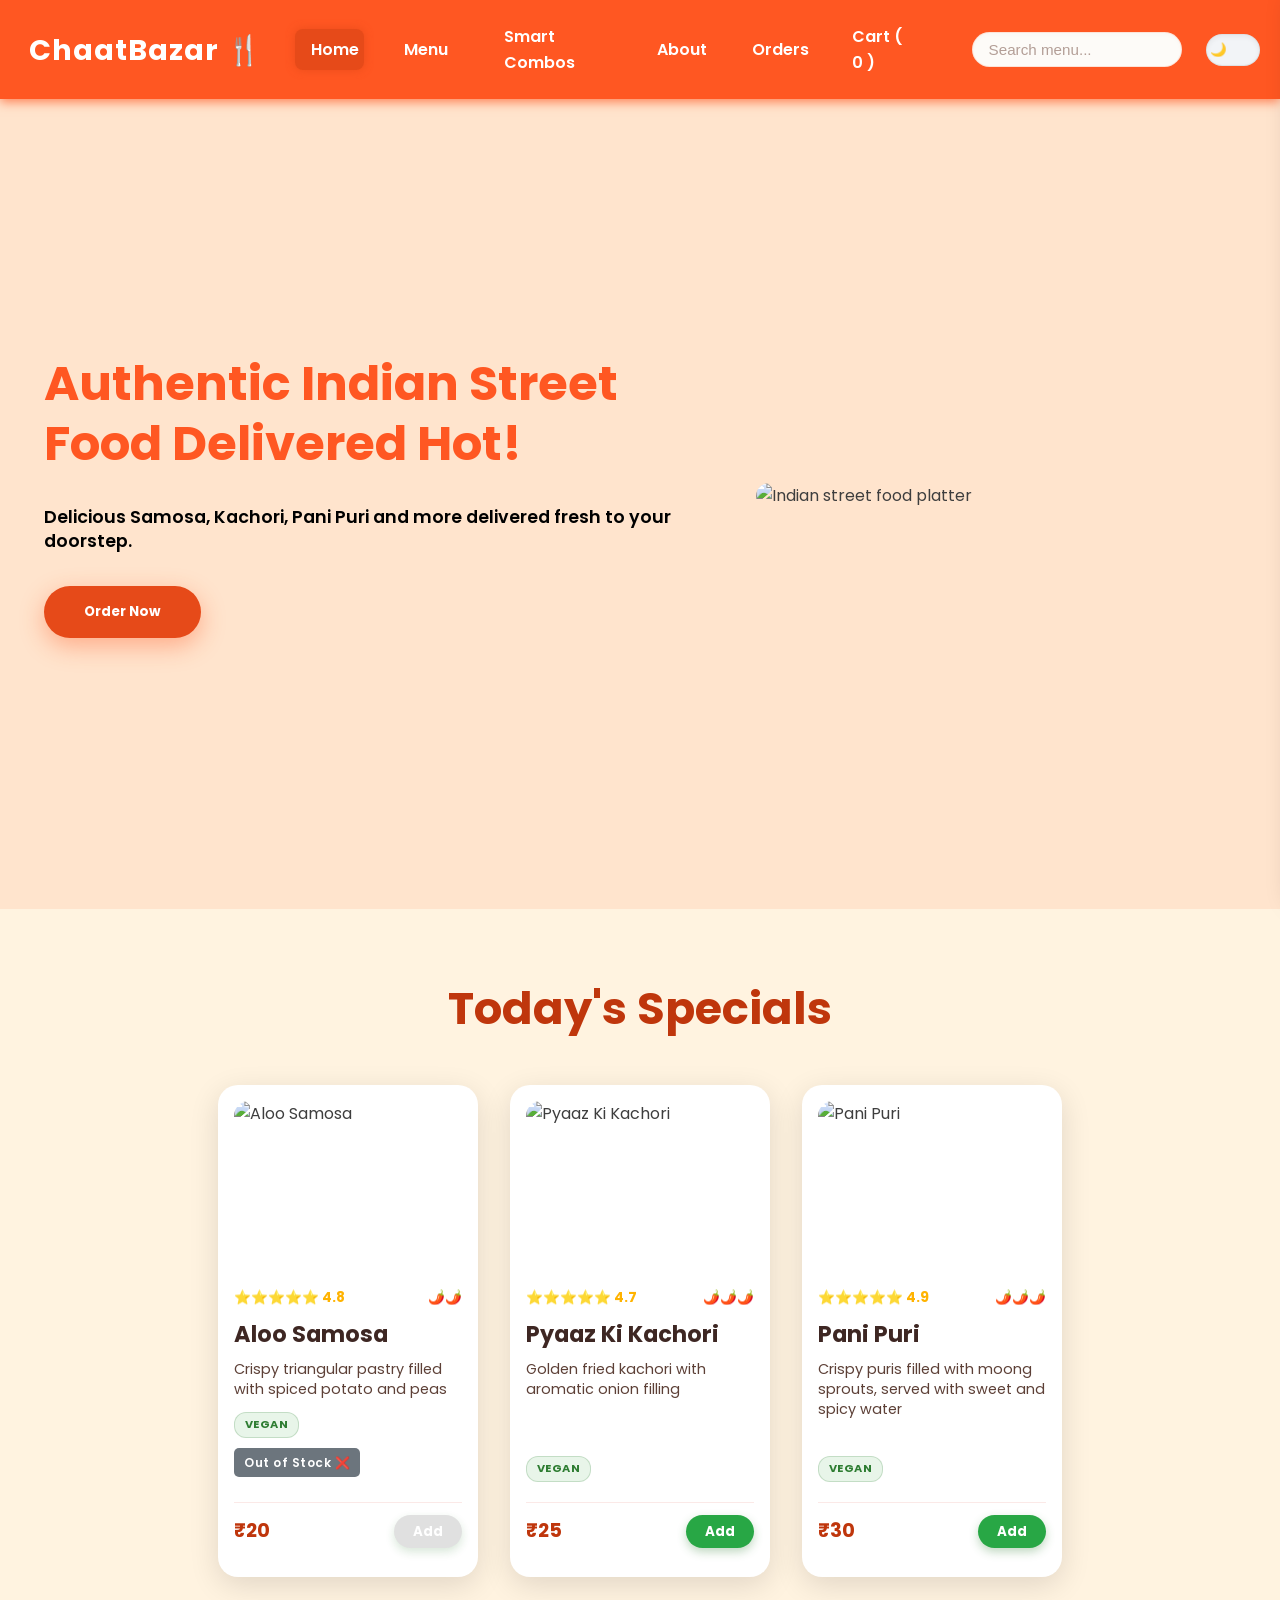
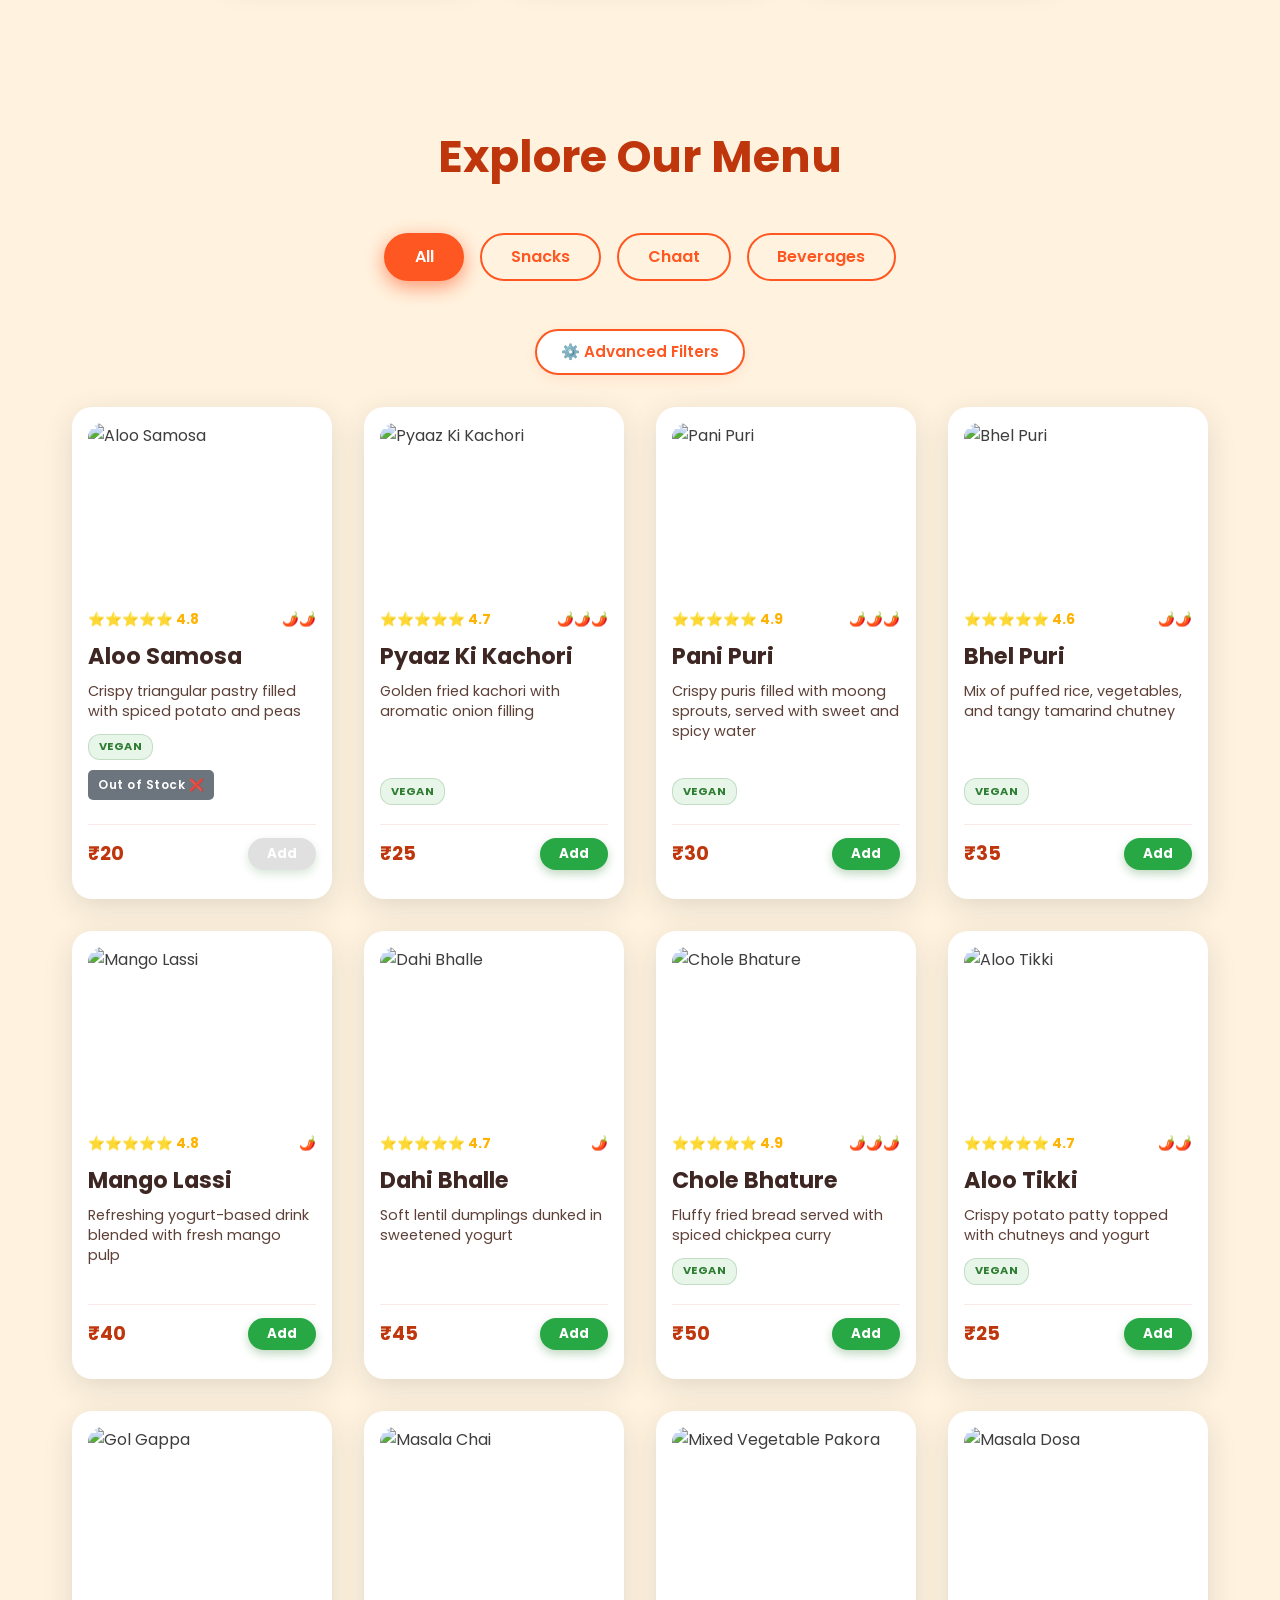
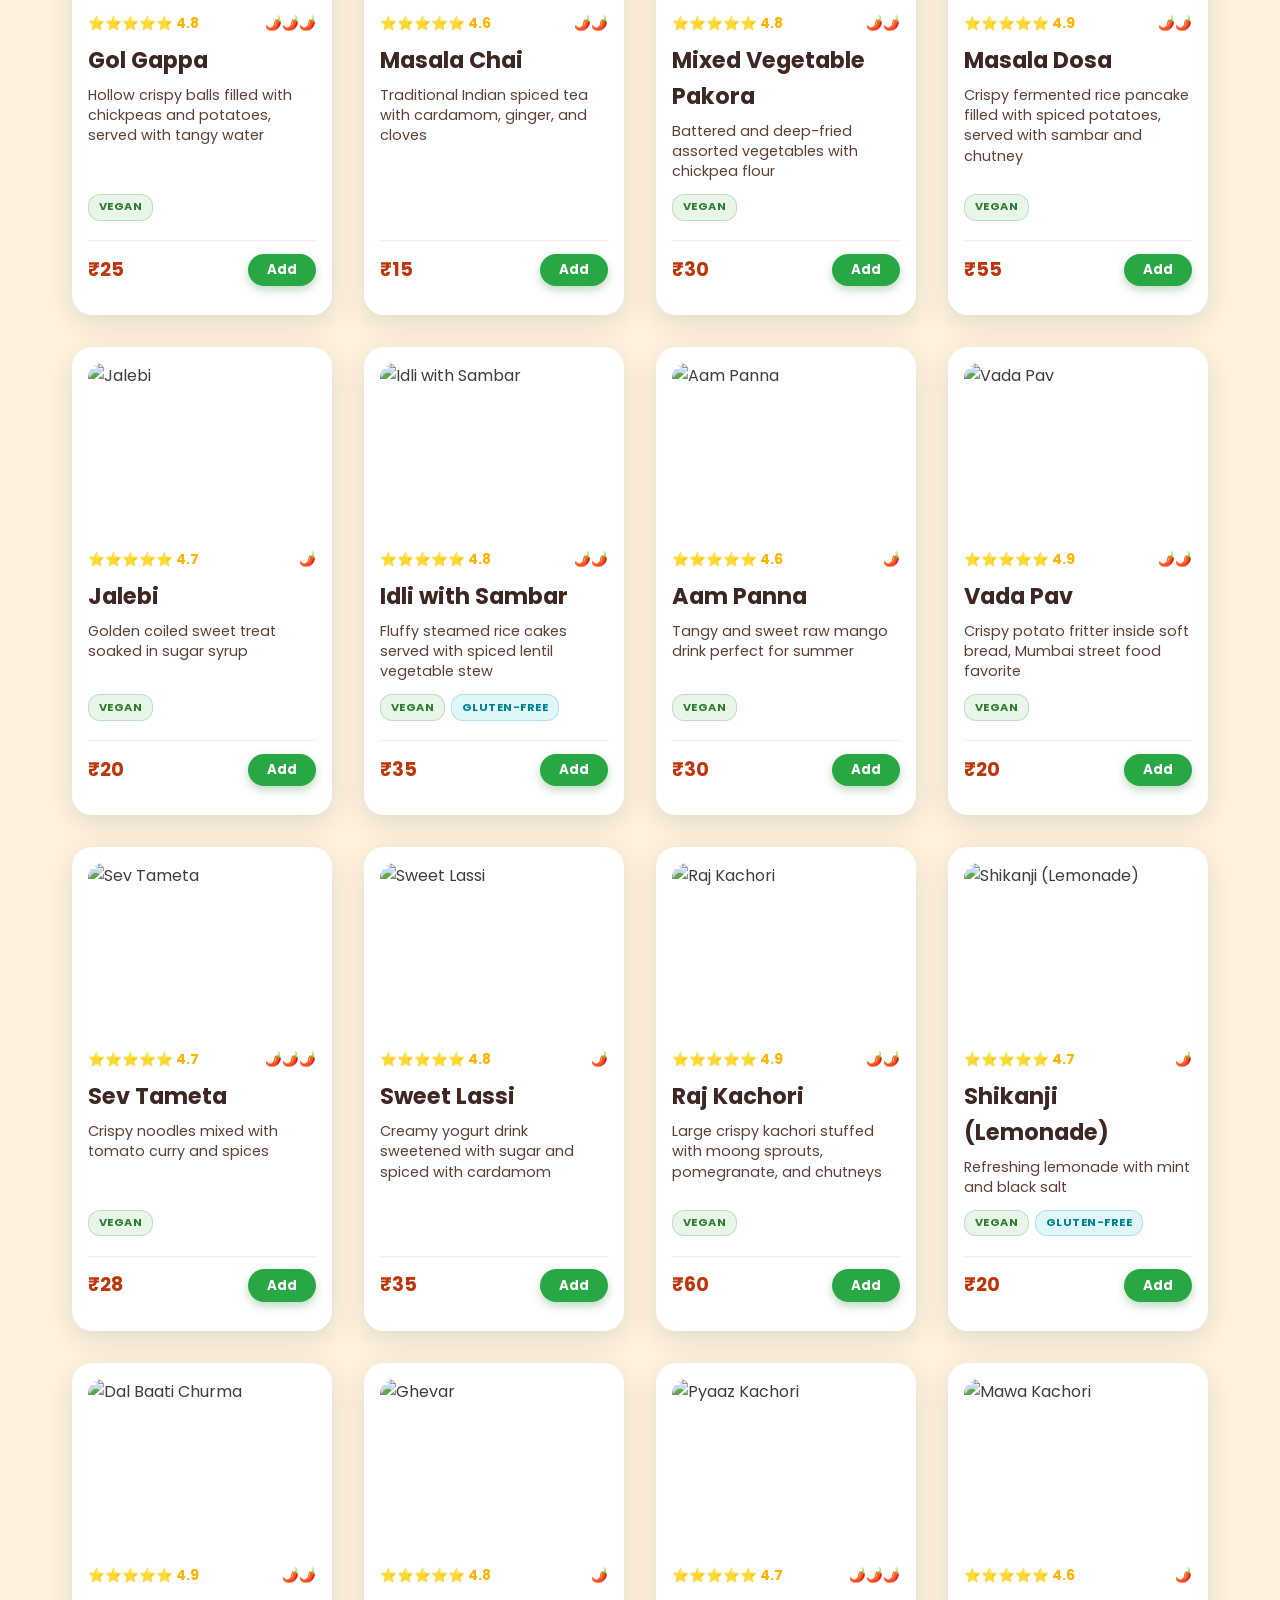
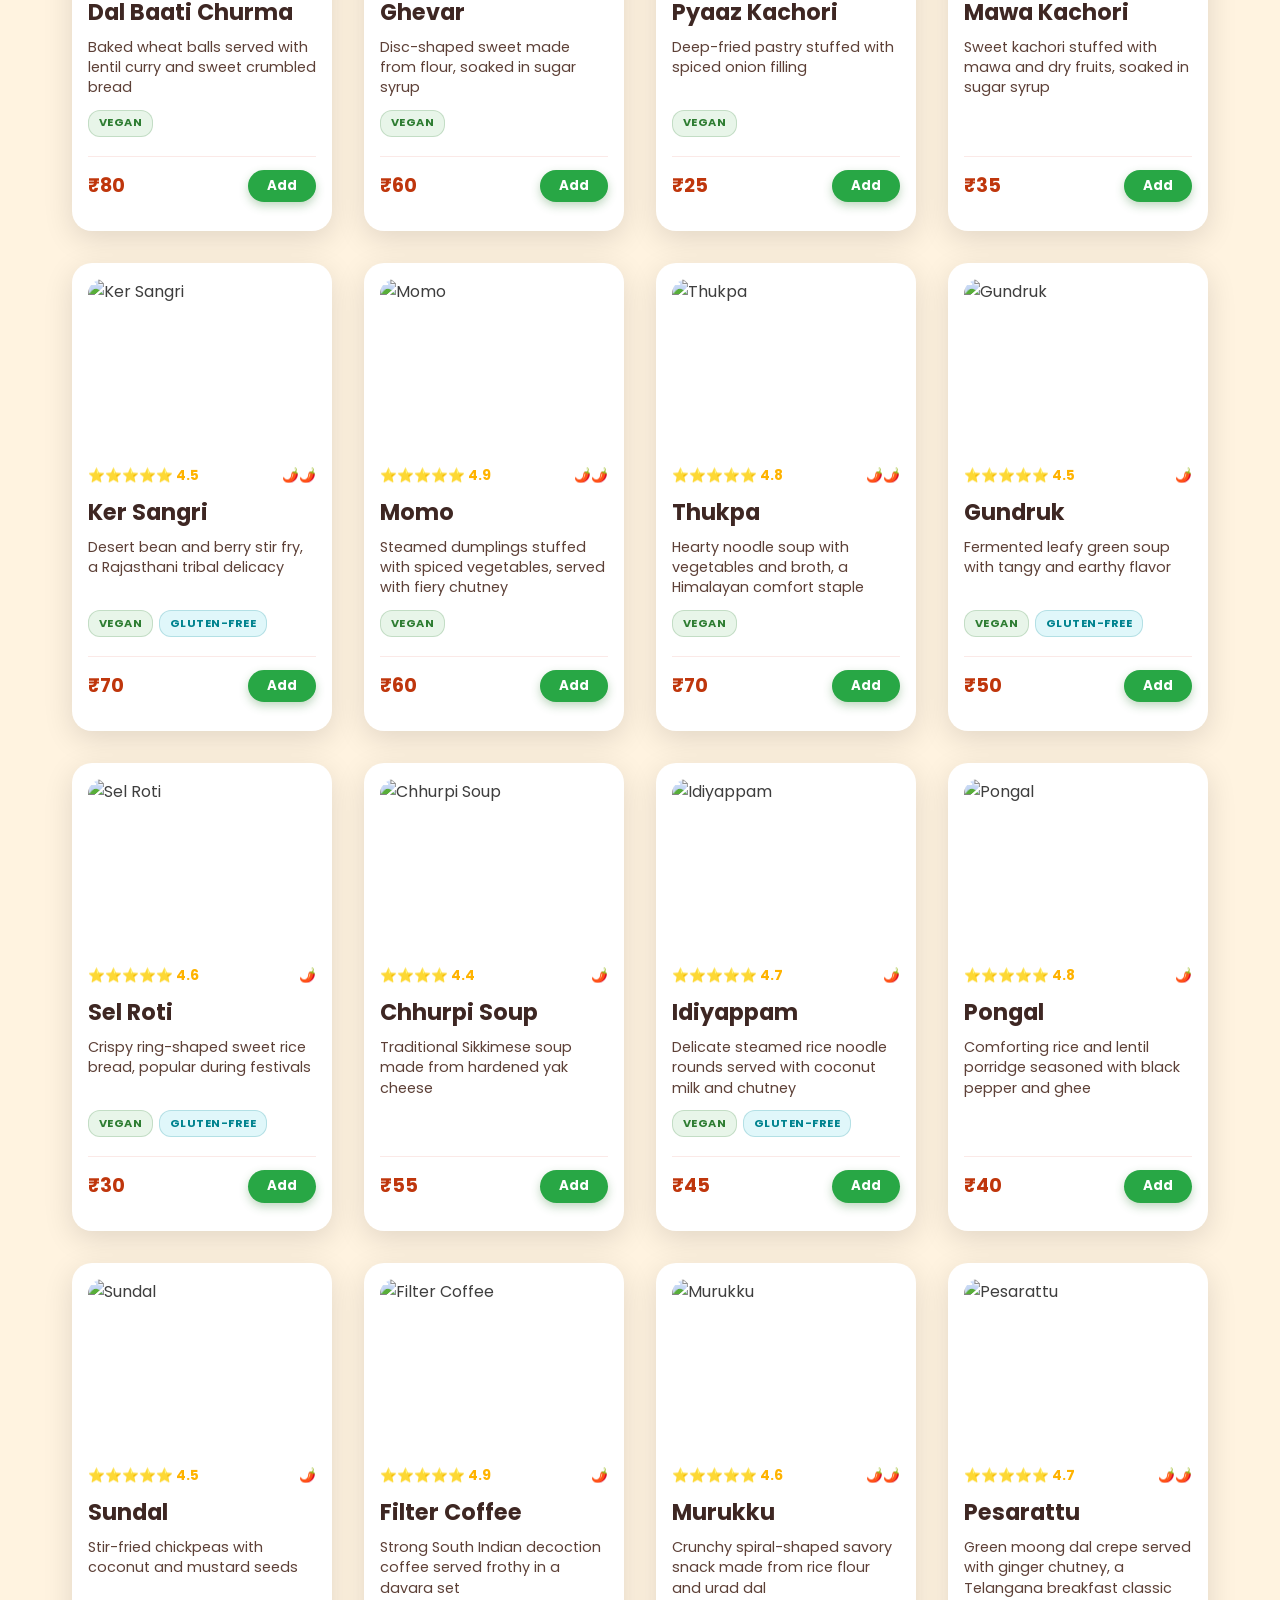
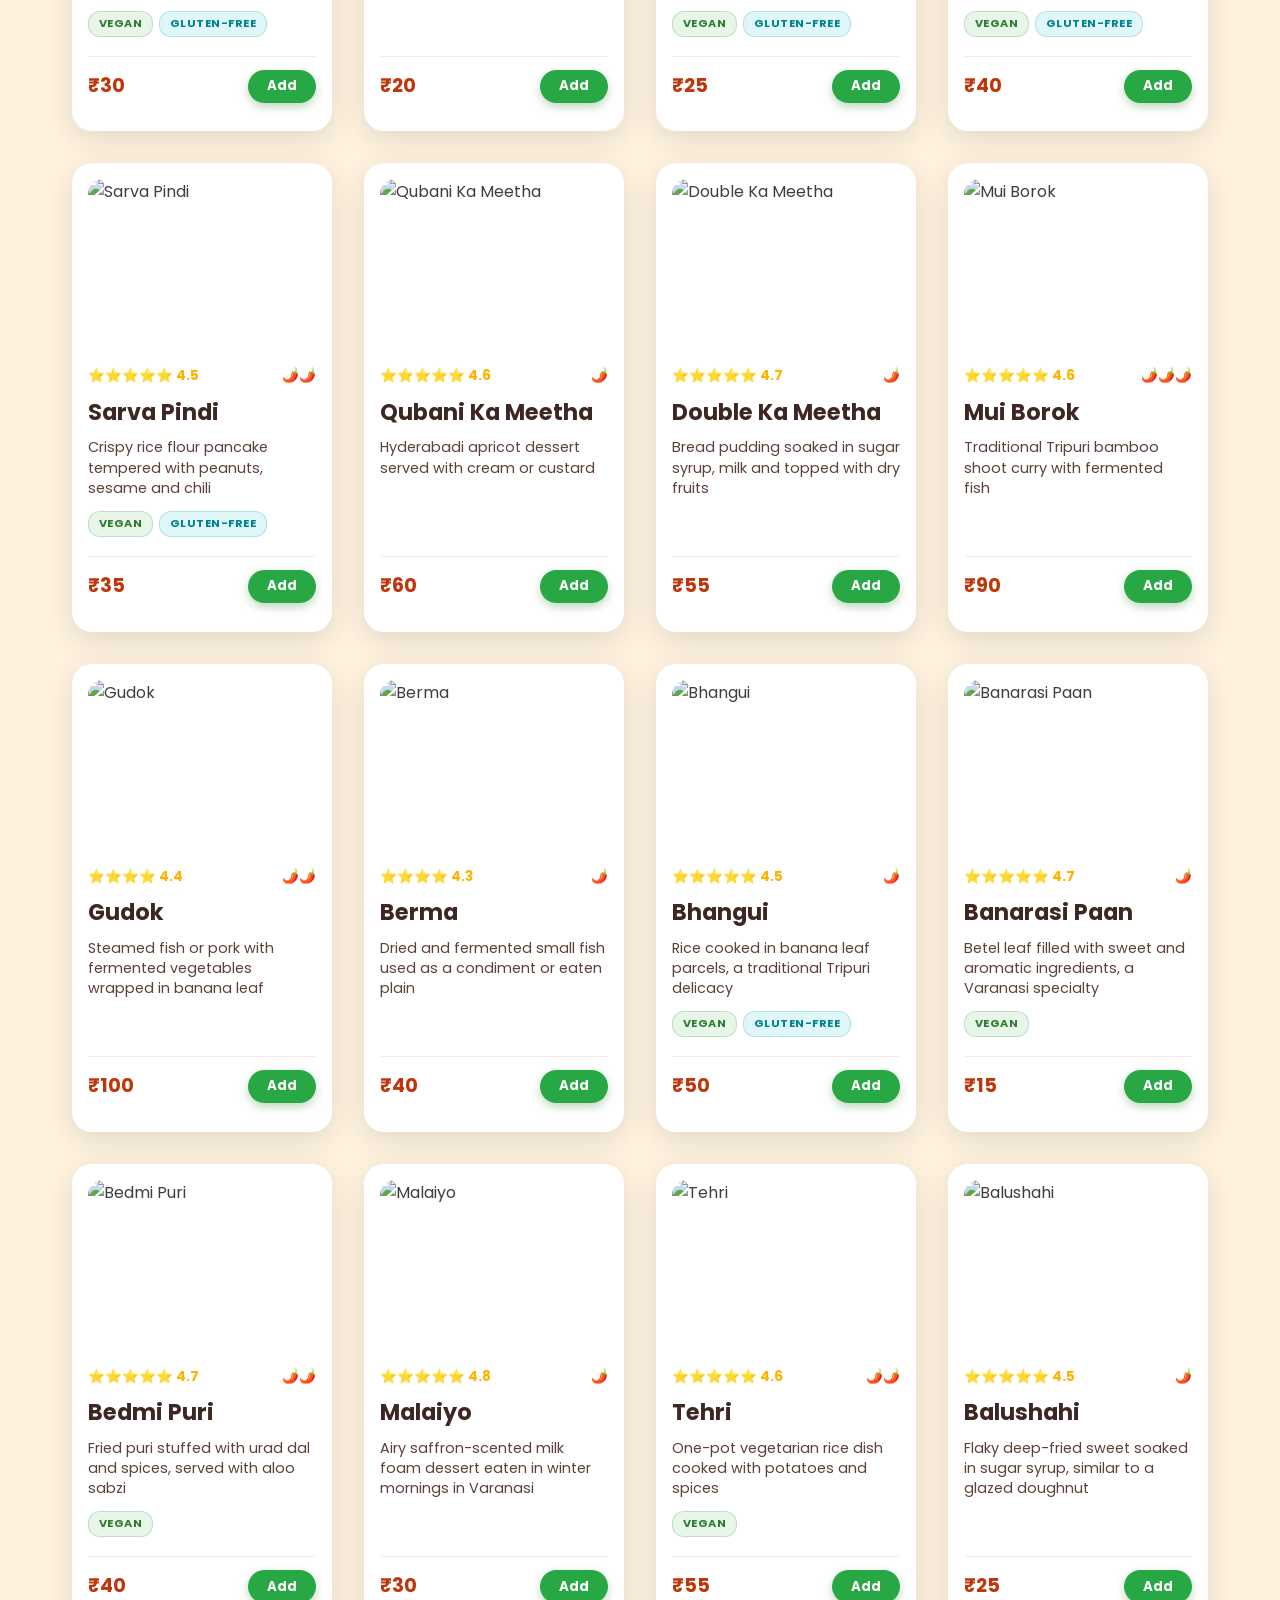
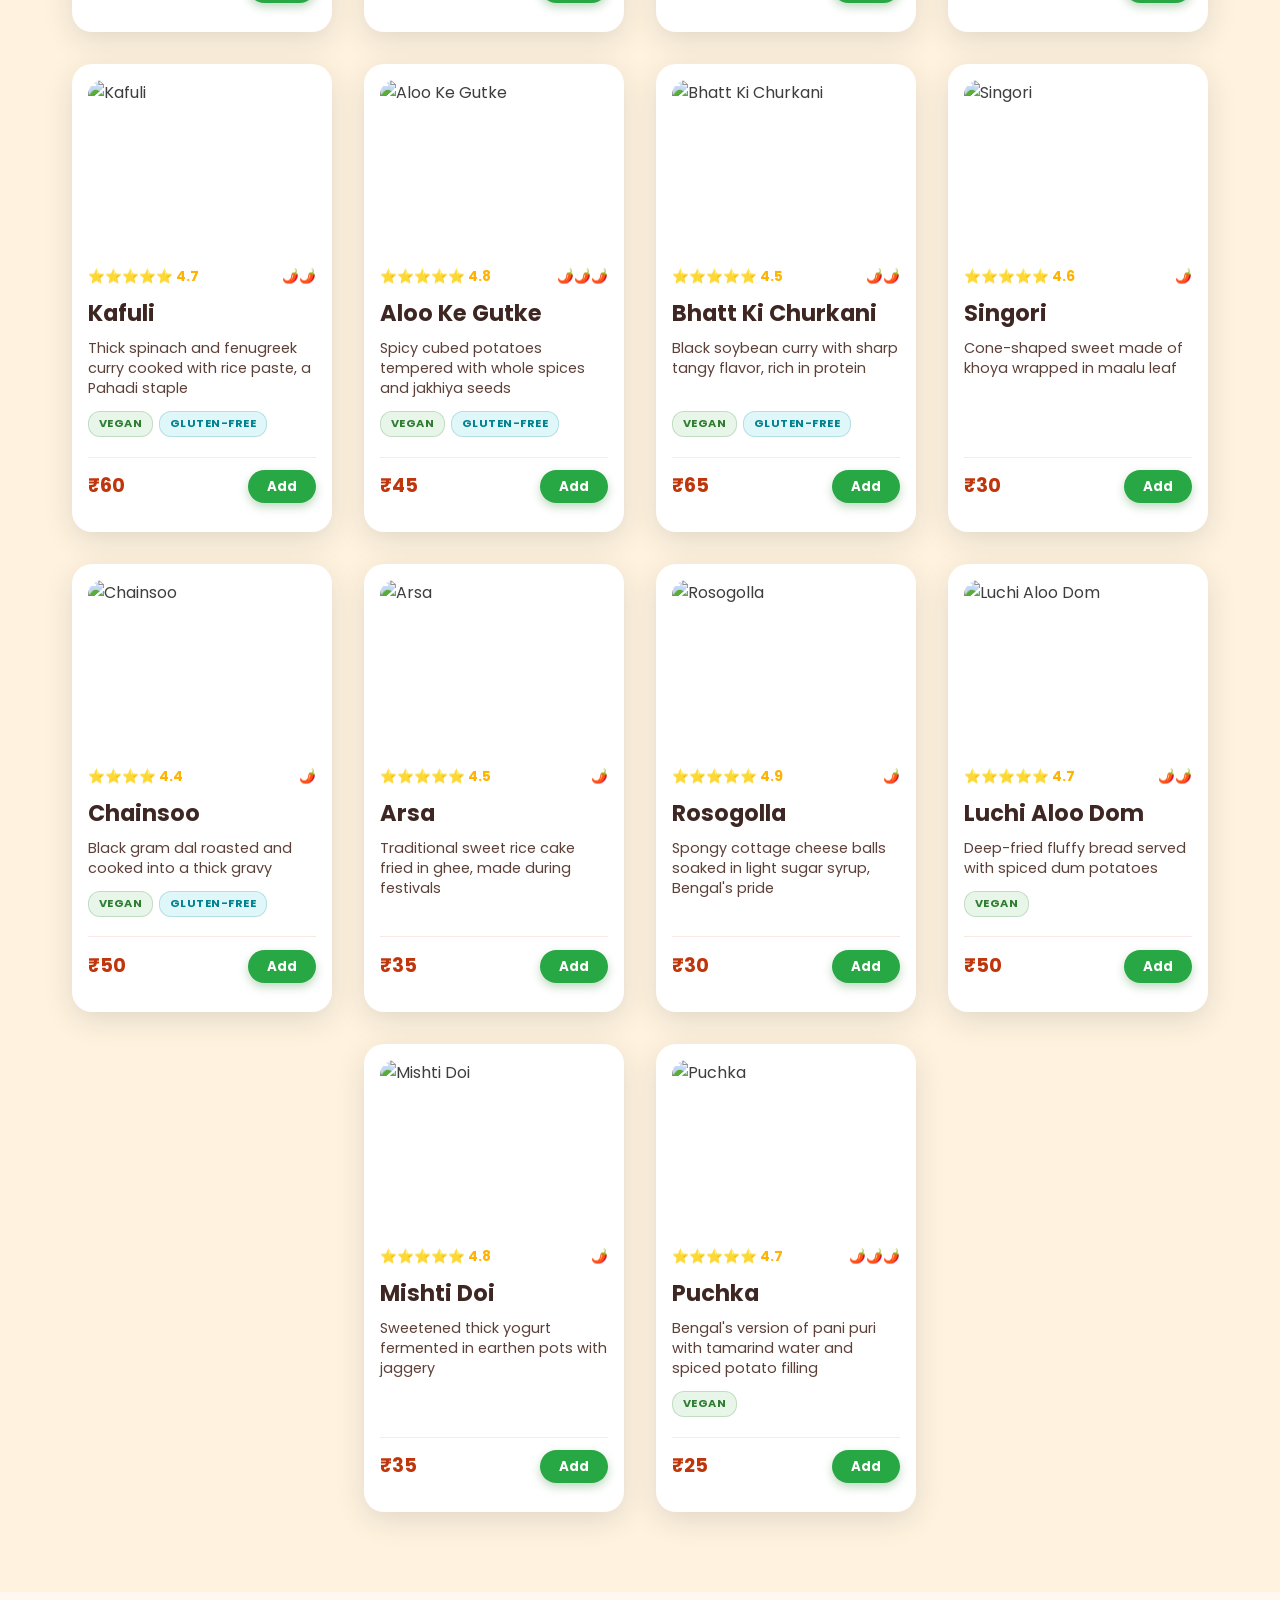
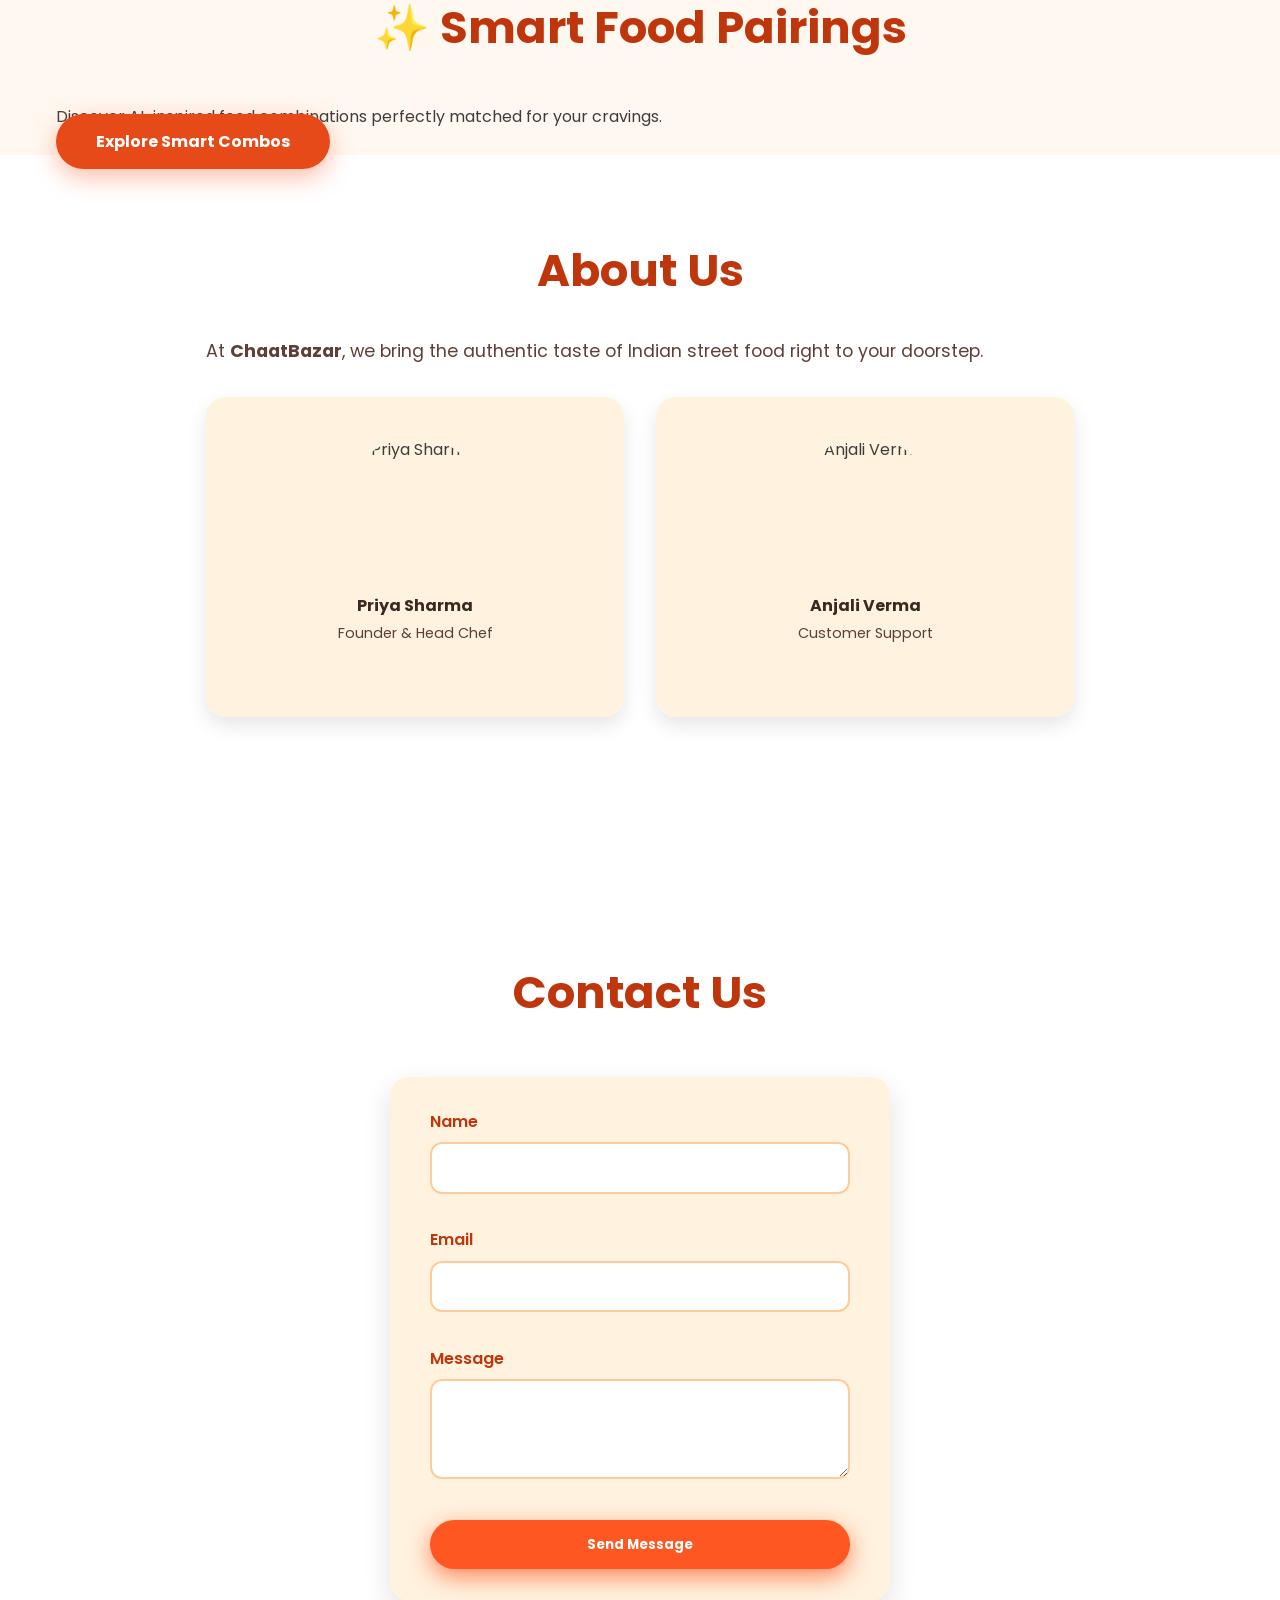
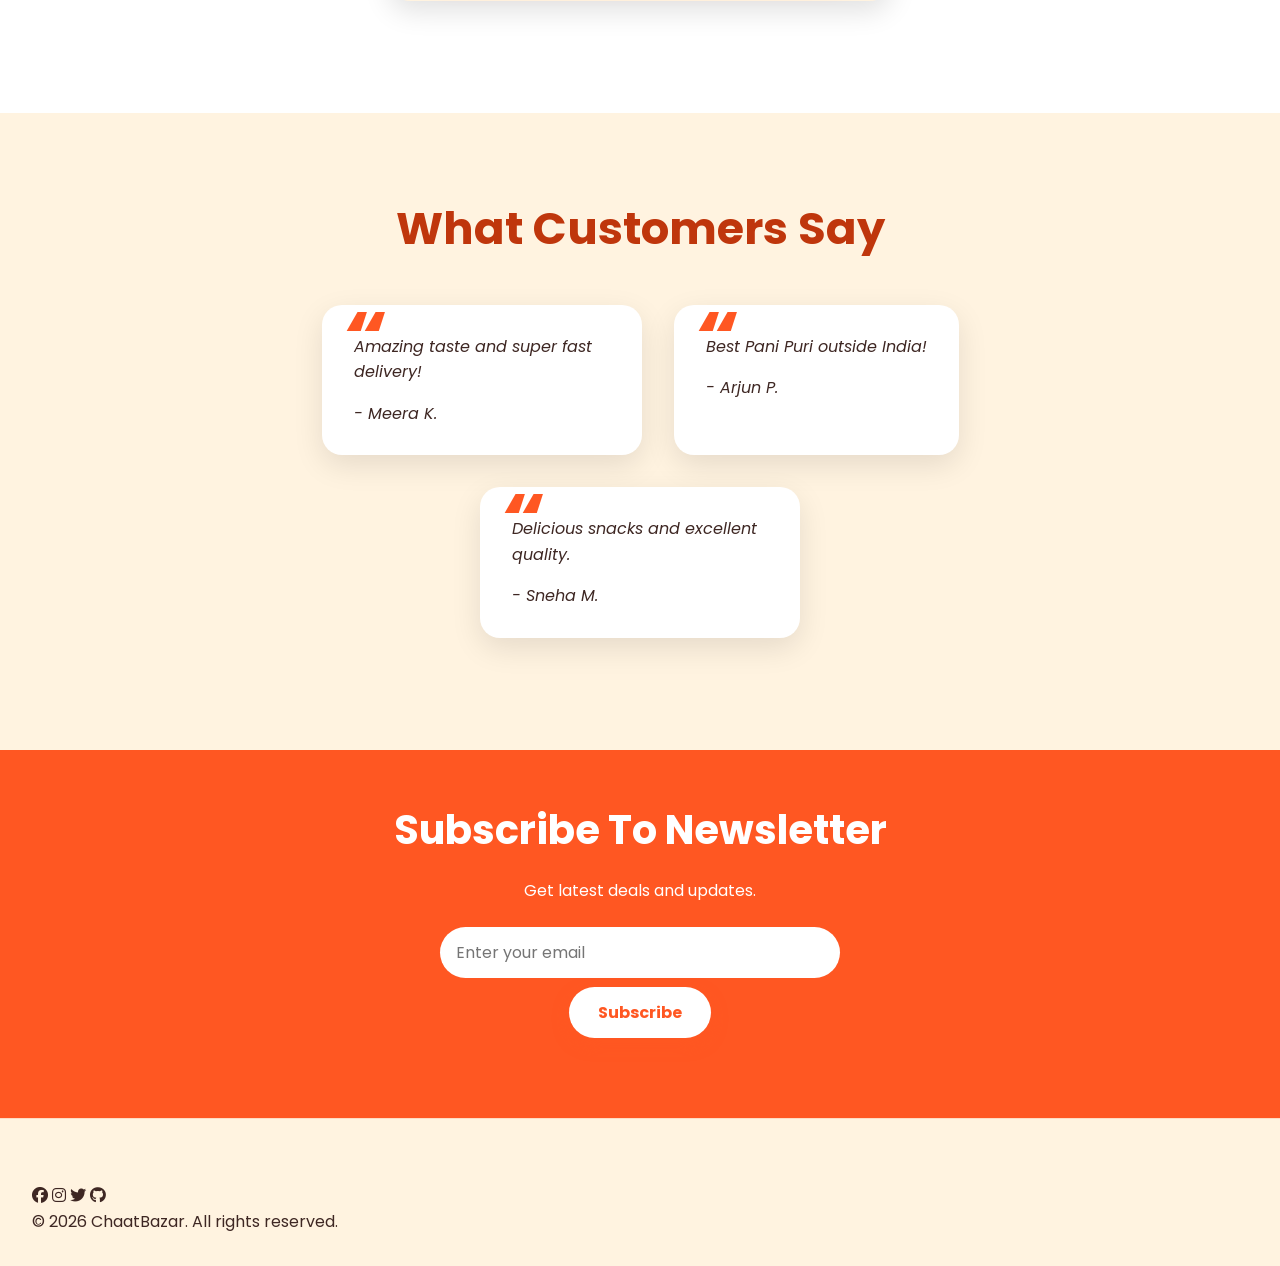
==== commit 304a646d: "Merge pull request #316 from Harini-2811/feat/smart-combo added smart combo feature" ====
--- a/index.html
+++ b/index.html
@@ -1,362 +1,962 @@
 <!DOCTYPE html>
 <html lang="en">
 <head>
+
   <meta charset="UTF-8" />
-  <meta name="viewport" content="width=device-width, initial-scale=1" />
-  <title>ChaatBazar 🍴 | Authentic Indian Street Food Delivered Hot</title>
-  <link rel="stylesheet" href="css/auth.css">
-  
-  <!-- Google Fonts -->
-  <link href="https://fonts.googleapis.com/css2?family=Poppins:wght@400;600;700&display=swap" rel="stylesheet" />
-  <link rel="stylesheet" href="https://cdnjs.cloudflare.com/ajax/libs/font-awesome/6.5.1/css/all.min.css" />
-  <link rel="stylesheet" href="css/style.css">
-  <link rel="icon" href="favicon.png" type="image/png" />
+
+  <meta
+    name="viewport"
+    content="width=device-width, initial-scale=1"
+  />
+
+  <title>
+    ChaatBazar 🍴 | Authentic Indian Street Food Delivered Hot
+  </title>
+
+  <!-- GOOGLE FONTS -->
+  <link
+    href="https://fonts.googleapis.com/css2?family=Poppins:wght@400;500;600;700&display=swap"
+    rel="stylesheet"
+  />
+
+  <!-- FONT AWESOME -->
+  <link
+    rel="stylesheet"
+    href="https://cdnjs.cloudflare.com/ajax/libs/font-awesome/6.5.1/css/all.min.css"
+  />
+
+  <!-- MAIN CSS -->
+  <link rel="stylesheet" href="css/style.css" />
+
+  <link
+    rel="icon"
+    href="favicon.png"
+    type="image/png"
+  />
+
 </head>
+
 <body>
 
-
-<!-- Header & Navigation -->
+<!-- ================= HEADER ================= -->
+
 <header>
-  <div class="header-inner container" role="banner">
-    <a href="#" class="logo" aria-label="ChaatBazar Home">ChaatBazar 🍴</a>
-    <nav role="navigation" aria-label="Primary Navigation">
-      <a href="#hero" class="nav-link active" tabindex="0">Home</a>
-      <div class="dropdown" tabindex="0" aria-haspopup="true" aria-expanded="false">
-        <a href="menu.html" class="dropdown-toggle nav-link">Menu</a>
-        <div class="dropdown-menu" role="menu" aria-label="Menu Categories">
-          <a href="#specials" role="menuitem" tabindex="-1" class="menu-filter" data-filter="Specials">Specials</a>
-          <a href="#menu" role="menuitem" tabindex="-1" class="menu-filter" data-filter="Snacks">Snacks</a>
-          <a href="#menu" role="menuitem" tabindex="-1" class="menu-filter" data-filter="Chaat">Chaat</a>
-          <a href="#menu" role="menuitem" tabindex="-1" class="menu-filter" data-filter="Beverages">Beverages</a>
-          <a href="#menu" role="menuitem" tabindex="-1" class="menu-filter" data-filter="All">All</a>
+
+  <div
+    class="header-inner container"
+    role="banner"
+  >
+
+    <a
+      href="index.html"
+      class="logo"
+      aria-label="ChaatBazar Home"
+    >
+      ChaatBazar 🍴
+    </a>
+
+    <nav
+      role="navigation"
+      aria-label="Primary Navigation"
+    >
+
+      <a
+        href="#hero"
+        class="nav-link active"
+      >
+        Home
+      </a>
+
+      <!-- DROPDOWN -->
+
+      <div
+        class="dropdown"
+        tabindex="0"
+        aria-haspopup="true"
+        aria-expanded="false"
+      >
+
+        <a
+          href="menu.html"
+          class="dropdown-toggle nav-link"
+        >
+          Menu
+        </a>
+
+        <div
+          class="dropdown-menu"
+          role="menu"
+          aria-label="Menu Categories"
+        >
+
+          <a
+            href="menu.html"
+            role="menuitem"
+          >
+            All
+          </a>
+
+          <a
+            href="menu.html"
+            role="menuitem"
+          >
+            Snacks
+          </a>
+
+          <a
+            href="menu.html"
+            role="menuitem"
+          >
+            Chaat
+          </a>
+
+          <a
+            href="menu.html"
+            role="menuitem"
+          >
+            Beverages
+          </a>
+
         </div>
+
       </div>
-      <a href="about.html" class="nav-link">About</a>
-      <a href="orders.html" class="nav-link">Orders</a>
-      <a href="#cart-sidebar" class="nav-link cart-btn-modern" id="cart-open-btn" aria-label="Open Cart">
-        <span class="cart-icon-wrapper">
-          <svg xmlns="http://www.w3.org/2000/svg" viewBox="0 0 24 24" fill="none" stroke="currentColor" stroke-width="2.2" stroke-linecap="round" stroke-linejoin="round" class="cart-svg-icon"><circle cx="9" cy="21" r="1"></circle><circle cx="20" cy="21" r="1"></circle><path d="M1 1h4l2.68 13.39a2 2 0 0 0 2 1.61h9.72a2 2 0 0 0 2-1.61L23 6H6"></path></svg>
-          <span id="cart-count" class="cart-badge">0</span>
-        </span>
-        <span class="cart-text">Cart</span>
+
+      <a
+        href="recommendations.html"
+        class="nav-link"
+      >
+        Smart Combos
       </a>
-      <div class="search-bar" role="search">
-        <input type="search" placeholder="Search menu..." aria-label="Search menu" id="search-input" autocomplete="off" />
-        <button aria-label="Search" id="search-btn">
-          <svg xmlns="http://www.w3.org/2000/svg" viewBox="0 0 24 24" fill="none" stroke="currentColor" stroke-width="2.5" stroke-linecap="round" stroke-linejoin="round" class="search-svg"><circle cx="11" cy="11" r="8"></circle><line x1="21" y1="21" x2="16.65" y2="16.65"></line></svg>
-        </button>
-        <div class="search-suggestions" id="search-suggestions" style="display: none;"></div>
+
+      <a
+        href="#about"
+        class="nav-link"
+      >
+        About
+      </a>
+
+      <a
+        href="orders.html"
+        class="nav-link"
+      >
+        Orders
+      </a>
+
+      <a
+        href="#cart-sidebar"
+        class="nav-link"
+        id="cart-open-btn"
+      >
+        Cart (
+        <span id="cart-count">0</span>
+        )
+      </a>
+
+      <!-- SEARCH -->
+
+      <div
+        class="search-bar"
+        role="search"
+      >
+
+        <input
+          type="search"
+          placeholder="Search menu..."
+          aria-label="Search menu"
+          id="search-input"
+          autocomplete="off"
+        />
+
+        <button
+          aria-label="Search"
+          id="search-btn"
+        ></button>
+
+        <div
+          class="search-suggestions"
+          id="search-suggestions"
+          style="display:none;"
+        ></div>
+
       </div>
-      <button id="theme-toggle" class="theme-toggle" aria-label="Toggle Theme">
-        <span class="theme-toggle-track">
-          <span class="theme-toggle-icon sun-icon">
-            <svg xmlns="http://www.w3.org/2000/svg" viewBox="0 0 24 24" fill="none" stroke="currentColor" stroke-linecap="round" stroke-linejoin="round"><circle cx="12" cy="12" r="5"></circle><line x1="12" y1="1" x2="12" y2="3"></line><line x1="12" y1="21" x2="12" y2="23"></line><line x1="4.22" y1="4.22" x2="5.64" y2="5.64"></line><line x1="18.36" y1="18.36" x2="19.78" y2="19.78"></line><line x1="1" y1="12" x2="3" y2="12"></line><line x1="21" y1="12" x2="23" y2="12"></line><line x1="4.22" y1="19.78" x2="5.64" y2="18.36"></line><line x1="18.36" y1="5.64" x2="19.78" y2="4.22"></line></svg>
+
+      <!-- THEME TOGGLE -->
+
+      <button
+        id="theme-toggle"
+        class="theme-toggle"
+      >
+        🌙
+      </button>
+
+    </nav>
+
+  </div>
+
+</header>
+
+<!-- ================= HERO SECTION ================= -->
+
+<section
+  id="hero"
+  class="hero"
+  role="region"
+  aria-label="Hero Section"
+>
+
+  <div class="hero-content">
+
+    <h1>
+      Authentic Indian Street Food Delivered Hot!
+    </h1>
+
+    <p>
+      Delicious Samosa, Kachori, Pani Puri
+      and more delivered fresh to your
+      doorstep.
+    </p>
+
+    <button
+      class="btn-primary"
+      id="order-now-btn"
+    >
+      Order Now
+    </button>
+
+  </div>
+
+  <div
+    class="hero-image"
+    aria-hidden="true"
+  >
+
+    <img
+      src="img/chaat.png"
+      alt="Indian street food platter"
+    />
+
+  </div>
+
+</section>
+
+<!-- ================= SPECIALS ================= -->
+
+<section
+  id="specials"
+  class="specials"
+  role="region"
+  aria-label="Today's Specials"
+>
+
+  <h2 class="section-title">
+    Today's Specials
+  </h2>
+
+  <div
+    class="cards"
+    id="specials-cards"
+  >
+
+    <!-- Injected via JS -->
+
+  </div>
+
+</section>
+
+<!-- ================= RECENTLY VIEWED ================= -->
+
+<section
+  id="recently-viewed"
+  class="recently-viewed"
+  role="region"
+  aria-label="Recently Viewed Items"
+  style="display:none;"
+>
+
+  <h2 class="section-title">
+    Recently Viewed
+  </h2>
+
+  <div
+    class="cards"
+    id="recently-viewed-cards"
+  >
+
+    <!-- Injected via JS -->
+
+  </div>
+
+</section>
+
+<!-- ================= MENU ================= -->
+
+<section
+  id="menu"
+  class="menu"
+  role="region"
+  aria-label="Full Menu"
+>
+
+  <h2 class="section-title">
+    Explore Our Menu
+  </h2>
+
+  <!-- FILTER BUTTONS -->
+
+  <div
+    class="filter-buttons"
+    role="toolbar"
+    aria-label="Filter menu categories"
+  >
+
+    <button
+      class="filter-btn active"
+      data-filter="All"
+    >
+      All
+    </button>
+
+    <button
+      class="filter-btn"
+      data-filter="Snacks"
+    >
+      Snacks
+    </button>
+
+    <button
+      class="filter-btn"
+      data-filter="Chaat"
+    >
+      Chaat
+    </button>
+
+    <button
+      class="filter-btn"
+      data-filter="Beverages"
+    >
+      Beverages
+    </button>
+
+  </div>
+
+  <!-- ADVANCED FILTER TOGGLE -->
+
+  <div class="filter-toggle-container">
+
+    <button
+      class="btn-filter-toggle"
+      id="filter-toggle-btn"
+      aria-expanded="false"
+      aria-controls="advanced-filters"
+    >
+
+      <span>
+        ⚙️ Advanced Filters
+      </span>
+
+    </button>
+
+  </div>
+
+  <!-- ADVANCED FILTERS -->
+
+  <div
+    class="advanced-filters"
+    id="advanced-filters"
+    style="display:none;"
+  >
+
+    <div class="filter-grid">
+
+      <!-- PRICE -->
+
+      <div class="filter-group">
+
+        <label for="price-range-slider">
+
+          Max Price:
+          <span id="price-slider-val">
+            ₹100
           </span>
-          <span class="theme-toggle-icon moon-icon">
-            <svg xmlns="http://www.w3.org/2000/svg" viewBox="0 0 24 24" fill="none" stroke="currentColor" stroke-linecap="round" stroke-linejoin="round"><path d="M21 12.79A9 9 0 1 1 11.21 3 7 7 0 0 0 21 12.79z"></path></svg>
-          </span>
-          <span class="theme-toggle-thumb"></span>
-        </span>
+
+        </label>
+
+        <input
+          type="range"
+          id="price-range-slider"
+          min="10"
+          max="100"
+          step="5"
+          value="100"
+        />
+
+      </div>
+
+      <!-- SPICE -->
+
+      <div class="filter-group">
+
+        <label for="spice-level-select">
+          Spice Level
+        </label>
+
+        <select id="spice-level-select">
+
+          <option value="All">
+            All Spice Levels
+          </option>
+
+          <option value="Low">
+            🌶️ Low
+          </option>
+
+          <option value="Medium">
+            🌶️🌶️ Medium
+          </option>
+
+          <option value="High">
+            🌶️🌶️🌶️ High
+          </option>
+
+        </select>
+
+      </div>
+
+      <!-- RATING -->
+
+      <div class="filter-group">
+
+        <label for="rating-select">
+          Minimum Rating
+        </label>
+
+        <select id="rating-select">
+
+          <option value="All">
+            All Ratings
+          </option>
+
+          <option value="4.6">
+            ⭐ 4.6+ Stars
+          </option>
+
+          <option value="4.8">
+            ⭐⭐ 4.8+ Stars
+          </option>
+
+          <option value="4.9">
+            ⭐⭐⭐ 4.9+ Stars
+          </option>
+
+        </select>
+
+      </div>
+
+      <!-- DIETARY -->
+
+      <div class="filter-group dietary-group">
+
+        <label>
+          Dietary Preferences
+        </label>
+
+        <div class="checkbox-container">
+
+          <label class="custom-checkbox">
+
+            <input
+              type="checkbox"
+              id="dietary-vegan"
+            />
+
+            <span class="checkbox-label">
+              🌱 Vegan
+            </span>
+
+          </label>
+
+          <label class="custom-checkbox">
+
+            <input
+              type="checkbox"
+              id="dietary-gf"
+            />
+
+            <span class="checkbox-label">
+              🌾 Gluten-Free
+            </span>
+
+          </label>
+
+        </div>
+
+      </div>
+
+    </div>
+
+    <!-- RESET -->
+
+    <div class="filter-actions">
+
+      <button
+        class="btn-reset-filters"
+        id="reset-filters-btn"
+      >
+        Reset All Filters
       </button>
 
-      <!-- Dynamic auth slot: replaced by js/auth.js based on session state -->
-      <div id="authNavItem" class="auth-nav-item">
-        <a href="login.html" class="login-btn-nav">Login</a>
-      </div>
-    </nav>
-  </div>
-</header>
-
-<!-- Hero Section -->
-<section id="hero" class="hero" role="region" aria-label="Hero Section">
-  <div class="hero-content">
-    <h1>Satisfy Your Cravings with Tasty Indian Delights</h1>
-    <p>From crunchy bites to tangy flavors, experience India’s most loved street food anytime, anywhere.</p>
-    <button class="btn-primary" id="order-now-btn" aria-haspopup="true" aria-controls="menu">Order Now</button>
-  </div>
-  <div class="hero-image" aria-hidden="true">
-    <img src="img/hero_img.png" alt="Colorful Indian street food platter" />
-  </div>
+    </div>
+
+  </div>
+
+  <!-- MENU CARDS -->
+
+  <div
+    class="cards"
+    id="menu-cards"
+    aria-live="polite"
+    aria-relevant="additions removals"
+  >
+
+    <!-- Injected by JS -->
+
+  </div>
+
 </section>
 
-<!-- Specials Section -->
-<section id="specials" class="specials" role="region" aria-label="Today's Specials">
-  <h2 class="section-title">Today's Specials</h2>
-  <div class="cards" id="specials-cards">
-    <!-- Special cards will be injected here -->
-  </div>
+<!-- ================= SMART COMBO PREVIEW ================= -->
+
+<section class="combo-preview">
+
+  <div class="container">
+
+    <h2 class="section-title">
+      ✨ Smart Food Pairings
+    </h2>
+
+    <p class="combo-preview-text">
+
+      Discover AI-inspired food combinations
+      perfectly matched for your cravings.
+
+    </p>
+
+    <a
+      href="recommendations.html"
+      class="btn-primary combo-btn"
+    >
+      Explore Smart Combos
+    </a>
+
+  </div>
+
 </section>
 
-<!-- Recently Viewed Section -->
-<section id="recently-viewed" class="recently-viewed" role="region" aria-label="Recently Viewed Items" style="display: none;">
-  <h2 class="section-title">Recently Viewed</h2>
-  <div class="cards" id="recently-viewed-cards">
-    <!-- Recently viewed cards will be injected here -->
-  </div>
+<!-- ================= ABOUT ================= -->
+
+<section
+  id="about"
+  class="about"
+  role="region"
+  aria-label="About ChaatBazar"
+>
+
+  <div class="container">
+
+    <h2>
+      About Us
+    </h2>
+
+    <p>
+
+      At <strong>ChaatBazar</strong>,
+      we bring the authentic taste of
+      Indian street food right to your
+      doorstep.
+
+    </p>
+
+    <!-- TEAM -->
+
+    <div class="team">
+
+      <!-- MEMBER -->
+
+      <article
+        class="team-member"
+        tabindex="0"
+      >
+
+        <div class="team-member-inner">
+
+          <div class="team-member-front">
+
+            <img
+              src="https://randomuser.me/api/portraits/women/68.jpg"
+              alt="Priya Sharma"
+            />
+
+            <h4>
+              Priya Sharma
+            </h4>
+
+            <p>
+              Founder & Head Chef
+            </p>
+
+          </div>
+
+          <div class="team-member-back">
+
+            <h4>
+              About Priya
+            </h4>
+
+            <p>
+              10+ years of expertise
+              in authentic Indian
+              street food.
+            </p>
+
+          </div>
+
+        </div>
+
+      </article>
+
+      <!-- MEMBER -->
+
+      <article
+        class="team-member"
+        tabindex="0"
+      >
+
+        <div class="team-member-inner">
+
+          <div class="team-member-front">
+
+            <img
+              src="https://randomuser.me/api/portraits/women/45.jpg"
+              alt="Anjali Verma"
+            />
+
+            <h4>
+              Anjali Verma
+            </h4>
+
+            <p>
+              Customer Support
+            </p>
+
+          </div>
+
+          <div class="team-member-back">
+
+            <h4>
+              About Anjali
+            </h4>
+
+            <p>
+              Ensures smooth
+              customer experience
+              and fast support.
+            </p>
+
+          </div>
+
+        </div>
+
+      </article>
+
+    </div>
+
+  </div>
+
 </section>
 
-<!-- Menu Section -->
-<section id="menu" class="menu" role="region" aria-label="Full Menu">
-  <h2 class="section-title">Explore Our Menu</h2>
-  <div class="filter-buttons" role="toolbar" aria-label="Filter menu categories">
-    <button class="filter-btn active" data-filter="All" aria-pressed="true">All</button>
-    <button class="filter-btn" data-filter="Snacks" aria-pressed="false">Snacks</button>
-    <button class="filter-btn" data-filter="Chaat" aria-pressed="false">Chaat</button>
-    <button class="filter-btn" data-filter="Beverages" aria-pressed="false">Beverages</button>
-  </div>
-
-  <div class="filter-toggle-container">
-    <button class="btn-filter-toggle" id="filter-toggle-btn" aria-expanded="false" aria-controls="advanced-filters">
-      <span>⚙️ Advanced Filters</span>
+<!-- ================= CONTACT ================= -->
+
+<section
+  class="contact"
+  role="region"
+  aria-label="Contact Us"
+>
+
+  <div class="container">
+
+    <h2>
+      Contact Us
+    </h2>
+
+    <form
+      class="contact-form"
+      id="contact-form"
+      novalidate
+    >
+
+      <label for="name">
+        Name
+      </label>
+
+      <input
+        type="text"
+        id="name"
+        required
+      />
+
+      <div
+        class="error-msg"
+        id="error-name"
+      ></div>
+
+      <label for="email">
+        Email
+      </label>
+
+      <input
+        type="email"
+        id="email"
+        required
+      />
+
+      <div
+        class="error-msg"
+        id="error-email"
+      ></div>
+
+      <label for="message">
+        Message
+      </label>
+
+      <textarea
+        id="message"
+        required
+      ></textarea>
+
+      <div
+        class="error-msg"
+        id="error-message"
+      ></div>
+
+      <button
+        type="submit"
+        class="btn-submit"
+      >
+        Send Message
+      </button>
+
+    </form>
+
+  </div>
+
+</section>
+
+<!-- ================= TESTIMONIALS ================= -->
+
+<section
+  class="testimonials"
+  role="region"
+  aria-label="Testimonials"
+>
+
+  <h2 class="section-title">
+    What Customers Say
+  </h2>
+
+  <div class="testimonial-cards">
+
+    <blockquote
+      class="testimonial"
+      tabindex="0"
+    >
+
+      <p>
+        Amazing taste and super fast delivery!
+      </p>
+
+      <cite>
+        - Meera K.
+      </cite>
+
+    </blockquote>
+
+    <blockquote
+      class="testimonial"
+      tabindex="0"
+    >
+
+      <p>
+        Best Pani Puri outside India!
+      </p>
+
+      <cite>
+        - Arjun P.
+      </cite>
+
+    </blockquote>
+
+    <blockquote
+      class="testimonial"
+      tabindex="0"
+    >
+
+      <p>
+        Delicious snacks and excellent quality.
+      </p>
+
+      <cite>
+        - Sneha M.
+      </cite>
+
+    </blockquote>
+
+  </div>
+
+</section>
+
+<!-- ================= NEWSLETTER ================= -->
+
+<section
+  class="newsletter"
+  role="region"
+  aria-label="Newsletter"
+>
+
+  <h2>
+    Subscribe To Newsletter
+  </h2>
+
+  <p>
+    Get latest deals and updates.
+  </p>
+
+  <form
+    class="newsletter-form"
+    id="newsletter-form"
+  >
+
+    <input
+      type="email"
+      placeholder="Enter your email"
+      required
+    />
+
+    <button type="submit">
+      Subscribe
     </button>
-  </div>
-
-  <div class="advanced-filters" id="advanced-filters" style="display: none;">
-    <div class="filter-grid">
-      <!-- Price Range Slider -->
-      <div class="filter-group">
-        <label for="price-range-slider">Max Price: <span id="price-slider-val">₹100</span></label>
-        <input type="range" id="price-range-slider" min="10" max="100" step="5" value="100" aria-valuemin="10" aria-valuemax="100" aria-valuenow="100" />
-      </div>
-
-      <!-- Spice Level Selector -->
-      <div class="filter-group">
-        <label for="spice-level-select">Spice Level</label>
-        <select id="spice-level-select">
-          <option value="All">All Spice Levels</option>
-          <option value="Low">🌶️ Low</option>
-          <option value="Medium">🌶️🌶️ Medium</option>
-          <option value="High">🌶️🌶️🌶️ High</option>
-        </select>
-      </div>
-
-      <!-- Rating Selector -->
-      <div class="filter-group">
-        <label for="rating-select">Minimum Rating</label>
-        <select id="rating-select">
-          <option value="All">All Ratings</option>
-          <option value="4.6">⭐ 4.6+ Stars</option>
-          <option value="4.8">⭐⭐ 4.8+ Stars</option>
-          <option value="4.9">⭐⭐⭐ 4.9+ Stars</option>
-        </select>
-      </div>
-
-      <!-- Dietary Preferences -->
-      <div class="filter-group dietary-group">
-        <label>Dietary Preferences</label>
-        <div class="checkbox-container">
-          <label class="custom-checkbox">
-            <input type="checkbox" id="dietary-vegan" />
-            <span class="checkbox-label">🌱 Vegan</span>
-          </label>
-          <label class="custom-checkbox">
-            <input type="checkbox" id="dietary-gf" />
-            <span class="checkbox-label">🌾 Gluten-Free</span>
-          </label>
-        </div>
-      </div>
-    </div>
-    
-    <!-- Reset Filters Button -->
-    <div class="filter-actions">
-      <button class="btn-reset-filters" id="reset-filters-btn">Reset All Filters</button>
-    </div>
-  </div>
-  <div class="cards" id="menu-cards" aria-live="polite" aria-relevant="additions removals">
-    <!-- Menu cards injected here -->
-  </div>
+
+  </form>
+
 </section>
 
-<!-- About Section -->
-<!-- About Section -->
-<section id="about" class="about" role="region" aria-label="About ChaatBazar">
-  <div class="container">
-    <h2>About Us</h2>
-    <p>At <strong>ChaatBazar</strong>, we bring you the authentic flavors of India's vibrant street food culture, freshly prepared and delivered hot right to your door. Our passion is to share the love of chaat, snacks, and beverages made from time-tested recipes.</p>
-
-    <div class="team" aria-label="Meet our team">
-
-      <article class="team-member" tabindex="0">
-        <div class="team-member-inner">
-
-          <div class="team-member-front">
-            <img src="https://randomuser.me/api/portraits/women/68.jpg" alt="Priya Sharma - Founder & Head Chef" />
-            <h4>Priya Sharma</h4>
-            <p>Founder & Head Chef - Crafting every dish with love and authenticity.</p>
-          </div>
-
-          <div class="team-member-back">
-            <h4>About Priya</h4>
-            <p>10+ years of culinary expertise specializing in authentic Indian street food and handcrafted signature recipes.</p>
-          </div>
-
-        </div>
-      </article>
-
-      <article class="team-member" tabindex="0">
-        <div class="team-member-inner">
-
-          <div class="team-member-front">
-            <img src="https://randomuser.me/api/portraits/women/45.jpg" alt="Anjali Verma - Customer Support" />
-            <h4>Anjali Verma</h4>
-            <p>Customer Support - Always here to assist you with your orders.</p>
-          </div>
-
-          <div class="team-member-back">
-            <h4>About Anjali</h4>
-            <p>Ensures smooth customer experience, quick assistance, and seamless order support from start to finish.</p>
-          </div>
-
-        </div>
-      </article>
-
-    </div>
-  </div>
-</section>
-
-<!-- Contact Section -->
-<section class="contact" role="region" aria-label="Contact Us">
-  <div class="container">
-    <h2>Contact Us</h2>
-    <form class="contact-form" id="contact-form" novalidate aria-label="Contact Form">
-      <label for="name">Name <span class="required">*</span></label>
-      <input type="text" id="name" name="name" required aria-required="true" minlength="2" />
-      <div class="error-msg" id="error-name" aria-live="assertive"></div>
-
-      <label for="email">Email <span class="required">*</span></label>
-      <input type="email" id="email" name="email" required aria-required="true" />
-      <div class="error-msg" id="error-email" aria-live="assertive"></div>
-
-      <label for="message">Message <span class="required">*</span></label>
-      <textarea id="message" name="message" required aria-required="true" minlength="10"></textarea>
-      <div class="error-msg" id="error-message" aria-live="assertive"></div>
-
-      <div class="form-success-msg" id="form-success" role="alert" aria-live="polite" style="display:none;">
-        Your message has been sent. We'll get back to you soon.
-      </div>
-      <button type="submit" class="btn-submit">Send Message</button>
-    </form>
-  </div>
-</section>
-
-<!-- Testimonials -->
-<section class="testimonials" role="region" aria-label="Customer Testimonials">
-  <h2 class="section-title">What Our Customers Say</h2>
-  <div class="testimonial-cards">
-    <blockquote class="testimonial" tabindex="0">
-      <p>The Samosas were crispy and flavorful, delivered piping hot! Amazing service and quality.</p>
-      <cite class="author">- Meera K.</cite>
-    </blockquote>
-    <blockquote class="testimonial" tabindex="0">
-      <p>Love the variety and authentic taste. The Pani Puri is the best I've had outside India!</p>
-      <cite class="author">- Arjun P.</cite>
-    </blockquote>
-    <blockquote class="testimonial" tabindex="0">
-      <p>Quick delivery and very friendly staff. The Kachoris are my go-to snack now. Highly recommended!</p>
-      <cite class="author">- Sneha M.</cite>
-    </blockquote>
-  </div>
-</section>
-
-<!-- Newsletter Signup -->
-<section class="newsletter" role="region" aria-label="Newsletter Signup">
-  <h2>Subscribe to Our Newsletter</h2>
-  <p>Get the latest deals, menu updates, and exclusive offers delivered to your inbox.</p>
-  <form class="newsletter-form" id="newsletter-form" aria-label="Newsletter subscription form">
-    <input type="email" id="newsletter-email" name="newsletter-email" placeholder="Enter your email" required aria-required="true" />
-    <button type="submit" aria-label="Subscribe to newsletter">Subscribe</button>
-  </form>
-</section>
-
-<!-- Cart Sidebar -->
-<aside id="cart-sidebar" role="region" aria-label="Shopping Cart" aria-hidden="true">
+<!-- ================= CART SIDEBAR ================= -->
+
+<aside
+  id="cart-sidebar"
+  role="region"
+  aria-label="Shopping Cart"
+  aria-hidden="true"
+>
+
   <div id="cart-header">
+
     Your Cart
-    <button id="cart-close" aria-label="Close Cart">&times;</button>
-  </div>
-  <div id="cart-items" tabindex="0" aria-live="polite" aria-relevant="additions removals">
-    <!-- Cart items injected here -->
-  </div>
+
+    <button id="cart-close">
+      &times;
+    </button>
+
+  </div>
+
+  <div
+    id="cart-items"
+    tabindex="0"
+  >
+
+    <!-- Cart items -->
+
+  </div>
+
   <div id="cart-footer">
-    <span id="cart-total">Total: ₹0</span>
-    <button id="checkout-btn" disabled>Checkout</button>
-  </div>
+
+    <span id="cart-total">
+      Total: ₹0
+    </span>
+
+    <button
+      id="checkout-btn"
+      disabled
+    >
+      Checkout
+    </button>
+
+  </div>
+
 </aside>
 
-<!-- Footer -->
+<!-- ================= FOOTER ================= -->
+
 <footer>
-  <div class="footer-container">
-    <div class="footer-column brand-col">
-      <div class="footer-brand">ChaatBazar 🍴</div>
-      <p class="footer-desc">Your ultimate destination for authentic and mouth-watering Indian street food - from crispy golgappas to hot samosas. Hassle-free delivery right to your doorstep.</p>
-    </div>
-    
-    <div class="footer-column">
-      <h3>ChaatBazar</h3>
-      <ul class="footer-links">
-        <li><a href="index.html">Home</a></li>
-        <li><a href="menu.html">Menu</a></li>
-        <li><a href="about.html">About Us</a></li>
-        <li><a href="orders.html">Orders</a></li>
-        <li><a href="favorites.html">Favorites</a></li>
-        <li><a href="faq.html">FAQ</a></li>
-      </ul>
-    </div>
-    
-    <div class="footer-column">
-      <h3>For Partners</h3>
-      <ul class="footer-links">
-        <li><a href="#">Partners With Us</a></li>
-        <li><a href="#">Apps For You</a></li>
-        <li><a href="#">Franchise Consulting</a></li>
-        <li><a href="#">Advertise With Us</a></li>
-        <li><a href="#">Sell On ChaatBazar</a></li>
-      </ul>
-    </div>
-    
-    <div class="footer-column">
-      <h3>Learn More</h3>
-      <ul class="footer-links">
-        <li><a href="#">Privacy & Security</a></li>
-        <li><a href="#">Terms & Conditions</a></li>
-        <li><a href="#">Help & Support</a></li>
-        <li><a href="#">Report a Fraud</a></li>
-      </ul>
-    </div>
-    
-    <div class="footer-column">
-      <div class="footer-social-wrapper">
-        <h3>Connect Us</h3>
-        <div class="footer-social-icons">
-          <a href="https://instagram.com" target="_blank" rel="noopener noreferrer" aria-label="Instagram"><i class="fa-brands fa-instagram"></i></a>
-          <a href="https://youtube.com" target="_blank" rel="noopener noreferrer" aria-label="YouTube"><i class="fa-brands fa-youtube"></i></a>
-          <a href="https://whatsapp.com" target="_blank" rel="noopener noreferrer" aria-label="WhatsApp"><i class="fa-brands fa-whatsapp"></i></a>
-          <a href="https://twitter.com" target="_blank" rel="noopener noreferrer" aria-label="Twitter"><i class="fa-brands fa-twitter"></i></a>
-        </div>
-      </div>
-      <h3>Contact Us</h3>
-      <ul class="footer-contact-info">
-        <li><strong>Email:</strong> support@chaatbazar.com</li>
-        <li><strong>Phone:</strong> +91 98765 43210</li>
-        <li><strong>Headquarter:</strong> Bhavnagar, Gujarat, 364001</li>
-      </ul>
-    </div>
-  </div>
-  <div class="footer-bottom">
-    <p>&copy; 2026 ChaatBazar. All rights reserved.</p>
-  </div>
+
+  <div class="social-icons">
+
+    <a
+      href="https://facebook.com"
+      target="_blank"
+    >
+      <i class="fa-brands fa-facebook"></i>
+    </a>
+
+    <a
+      href="https://instagram.com"
+      target="_blank"
+    >
+      <i class="fa-brands fa-instagram"></i>
+    </a>
+
+    <a
+      href="https://twitter.com"
+      target="_blank"
+    >
+      <i class="fa-brands fa-twitter"></i>
+    </a>
+
+    <a
+      href="https://github.com"
+      target="_blank"
+    >
+      <i class="fa-brands fa-github"></i>
+    </a>
+
+  </div>
+
+  <p>
+    © 2026 ChaatBazar.
+    All rights reserved.
+  </p>
+
 </footer>
 
-<div id="toast-notification" class="toast-notification"></div>
+<!-- TOAST -->
+
+<div
+  id="toast-notification"
+  class="toast-notification"
+></div>
+
+<!-- ================= SCRIPTS ================= -->
+
 <script src="js/cart-manager.js"></script>
+
 <script src="js/recently-viewed.js"></script>
+
 <script src="js/delivery-tracker.js"></script>
+
 <script src="js/geolocation.js"></script>
+
 <script src="js/sanitization.js"></script>
-<script src="js/loyalty.js"></script>
-<script src="js/translations.js"></script>
-<script src="js/i18n.js"></script>
+
 <script src="js/main.js"></script>
-<script src="js/auth.js"></script>
+
 </body>
-</html>+</html>
--- a/css/style.css
+++ b/css/style.css
@@ -231,9 +231,9 @@
       user-select: none;
     }
     .header-inner {
-      max-width: 1200px;
+      max-width: 1600px;
       margin: 0 auto;
-      padding: 0.8rem 1rem;
+      padding: 1rem 1.8rem;
       display: flex;
       align-items: center;
       justify-content: space-between;
@@ -248,6 +248,20 @@
       align-items: center;
       white-space: nowrap;
       gap: 0.4rem;
+      margin-right: 2rem;
+    }
+    .navbar-logo-img {
+      height: 42px;
+      width: 42px;
+      object-fit: cover;
+      border-radius: 50%;
+      background: white;
+      padding: 2px;
+      box-shadow: 0 2px 5px rgba(0, 0, 0, 0.1);
+      transition: transform 0.3s ease;
+    }
+    .logo:hover .navbar-logo-img {
+      transform: scale(1.08);
     }
     nav {
       display: flex;
@@ -668,6 +682,7 @@
       font-weight: 600;
       user-select: text;
       line-height: 1.4;
+      color: black;
     }
     .btn-primary {
       background: #e64a19;
@@ -1323,6 +1338,19 @@
       align-items: center;
       gap: 0.5rem;
       font-family: 'Poppins', sans-serif;
+    }
+    .footer-logo-img {
+      height: 40px;
+      width: 40px;
+      object-fit: cover;
+      border-radius: 50%;
+      background: white;
+      padding: 2px;
+      box-shadow: 0 2px 5px rgba(0, 0, 0, 0.1);
+      transition: transform 0.3s ease;
+    }
+    .footer-brand:hover .footer-logo-img {
+      transform: scale(1.08);
     }
     
     .footer-desc {
@@ -2394,29 +2422,6 @@
   box-shadow: 0 6px 20px rgba(191, 54, 12, 0.4);
   transform: translateY(-1px);
 }
- newFeatures
-
-.price-section {
-  display: flex;
-  align-items: center;
-  gap: 8px;
-  flex-wrap: wrap;
-}
-
-.original-price {
-  text-decoration: line-through;
-  color: gray;
-  font-size: 14px;
-}
-
-.discount-badge {
-  background-color: #ff4d4d;
-  color: white;
-  padding: 2px 6px;
-  border-radius: 5px;
-  font-size: 12px;
-  font-weight: bold;
-=======
 /* ===== Dark Mode Theme ===== */
 .theme-toggle {
   position: relative;
@@ -2797,7 +2802,7 @@
   color: #1e1e1e;
 }
 
-/* Custom Scrollbar */
+/* ===== Custom Scrollbar ===== */
 ::-webkit-scrollbar {
   width: 8px;
 }
@@ -2810,11 +2815,8 @@
 }
 ::-webkit-scrollbar-thumb:hover {
   background: #e64a19;
-  newFeatures
-/*Accessibility Styles */
 }
 /* ===== Accessibility Styles ===== */
-main
 
 /* Skip link - visible on focus */
 .skip-link {
@@ -2951,11 +2953,6 @@
   }
 }
 
-/* Ensure links are underlined for clarity */
-a[href] {
-  text-decoration: underline;
-  text-decoration-color: rgba(255, 87, 34, 0.5);
-}
 
 /* Improve contrast of disabled buttons */
 button:disabled {
@@ -2989,279 +2986,65 @@
 /* Hover effect for disabled button */
 .add-btn:disabled:hover {
   transform: none !important;
-  opacity: 0.6; main
-}
-}
-
-/* ===== Loyalty Wallet Styles ===== */
-.cart-loyalty-widget {
-  background: #ffffff;
-  border: 1px dashed #ff9800;
-  border-radius: 16px;
-  padding: 1.2rem;
-  margin: 1.5rem 0;
-  box-shadow: 0 4px 15px rgba(0, 0, 0, 0.05);
-  transition: all 0.3s ease;
-}
-
-body.dark .cart-loyalty-widget {
-  background: #2a2a2a;
-  border-color: #f57c00;
-  color: #fff;
-}
-
-.loyalty-widget-header {
+  opacity: 0.6;
+}
+#voice-search-btn {
+  border: none;
+  background: #ff7043;
+  color: white;
+  padding: 0.6rem 0.9rem;
+  border-radius: 8px;
+  cursor: pointer;
+  margin-left: 0.4rem;
+  transition: 0.3s ease;
+}
+
+#voice-search-btn:hover {
+  background: #f4511e;
+}
+
+#voice-search-btn.listening {
+  animation: pulse 1s infinite;
+}
+
+@keyframes pulse {
+  0% {
+    transform: scale(1);
+    opacity: 1;
+  }
+
+  50% {
+    transform: scale(1.12);
+    opacity: 0.7;
+  }
+
+  100% {
+    transform: scale(1);
+    opacity: 1;
+  }
+}
+/* ===== Combo Add Button ===== */
+
+.combo-add-btn {
+  background: #ff5722;
+  color: white;
+  border: none;
+  padding: 8px 16px;
+  border-radius: 30px;
+  font-size: 14px;
+  font-weight: 600;
+  cursor: pointer;
+  transition: 0.3s ease;
+}
+
+.combo-add-btn:hover {
+  background: #e64a19;
+  transform: scale(1.05);
+}
+.combo-item-right {
   display: flex;
   align-items: center;
-  gap: 0.8rem;
-  margin-bottom: 0.8rem;
-}
-
-.loyalty-icon {
-  font-size: 1.6rem;
-  filter: drop-shadow(0 2px 5px rgba(255, 152, 0, 0.4));
-  animation: pulse-gold 2s infinite ease-in-out;
-}
-
-@keyframes pulse-gold {
-  0% { transform: scale(1); }
-  50% { transform: scale(1.15); }
-  100% { transform: scale(1); }
-}
-
-.loyalty-info {
-  display: flex;
-  flex-direction: column;
-}
-
-.loyalty-title {
-  font-size: 1rem;
-  font-weight: 700;
-  color: #bf360c;
-}
-
-body.dark .loyalty-title {
-  color: #ff7a45;
-}
-
-.loyalty-desc {
-  font-size: 0.85rem;
-  color: #5d4037;
-}
-
-body.dark .loyalty-desc {
-  color: #ccc;
-}
-
-.loyalty-redeem-action {
-  border-top: 1px solid #ffe0b2;
-  padding-top: 0.8rem;
-}
-
-body.dark .loyalty-redeem-action {
-  border-top-color: #444;
-}
-
-/* Switch Toggle Styling */
-.loyalty-toggle {
-  display: flex;
-  align-items: center;
-  cursor: pointer;
-  user-select: none;
-  font-size: 0.95rem;
-  font-weight: 600;
-  color: #bf360c;
-  gap: 0.6rem;
-}
-
-body.dark .loyalty-toggle {
-  color: #ff7a45;
-}
-
-.loyalty-toggle input {
-  display: none;
-}
-
-.toggle-slider {
-  position: relative;
-  width: 44px;
-  height: 22px;
-  background-color: #ccc;
-  border-radius: 34px;
-  transition: .3s;
-}
-
-.toggle-slider:before {
-  position: absolute;
-  content: "";
-  height: 16px;
-  width: 16px;
-  left: 3px;
-  bottom: 3px;
-  background-color: white;
-  border-radius: 50%;
-  transition: .3s;
-  box-shadow: 0 2px 4px rgba(0,0,0,0.2);
-}
-
-.loyalty-toggle input:checked + .toggle-slider {
-  background-color: #4caf50;
-}
-
-.loyalty-toggle input:checked + .toggle-slider:before {
-  transform: translateX(22px);
-}
-
-.loyalty-empty-message {
-  font-size: 0.8rem;
-  color: #795548;
-  font-style: italic;
-  margin-top: 0.4rem;
-}
-
-body.dark .loyalty-empty-message {
-  color: #aaa;
-}
-
-/* Cart Total Breakdown */
-.cart-total-breakdown {
-  width: 100%;
-  display: flex;
-  flex-direction: column;
-  gap: 0.4rem;
-  padding: 0.5rem 0;
-}
-
-.breakdown-row {
-  display: flex;
-  justify-content: space-between;
-  font-size: 0.95rem;
-  font-weight: 600;
-  color: #5d4037;
-}
-
-body.dark .breakdown-row {
-  color: #ccc;
-}
-
-.breakdown-row.discount {
-  color: #e64a19;
-}
-
-.breakdown-row.final {
-  font-size: 1.3rem;
-  font-weight: 700;
-  color: #bf360c;
-  border-top: 1px solid #ffcc80;
-  padding-top: 0.5rem;
-  margin-top: 0.2rem;
-}
-
-body.dark .breakdown-row.final {
-  color: #ff7a45;
-  border-top-color: #555;
-}
-
-.lang-toggle-btn {
-  background: linear-gradient(135deg, #ff6200, #ff8c00);
-  color: #fff;
-  border: none;
-  border-radius: 20px;
-  padding: 6px 16px;
-  font-size: 0.85rem;
-  font-weight: 600;
-  cursor: pointer;
-  font-family: 'Poppins', sans-serif;
-  transition: transform 0.2s ease, box-shadow 0.2s ease;
-  white-space: nowrap;
-  margin-left: 8px;
-}
-.lang-toggle-btn:hover {
-  transform: translateY(-2px);
-  box-shadow: 0 4px 12px rgba(255, 98, 0, 0.35);
-}
-
-/* Navbar Container */
-.navbar {
-  display: flex;
-  justify-content: space-between;
-  align-items: center;
-  padding: 1rem 2rem;
-  flex-wrap: wrap;
-  width: 100%;
-}
-
-/* Navigation Links */
-.nav-links {
-  display: flex;
-  align-items: center;
-  gap: 1.5rem;
-  list-style: none;
-  flex-wrap: wrap;
-}
-
-/* Nav Link Styling */
-.nav-links a {
-  text-decoration: none;
-  font-size: 1rem;
-  transition: 0.3s ease;
-}
-
-/* Better Hover Effect */
-.nav-links a:hover {
-  opacity: 0.8;
-}
-
-/* Tablet Responsiveness */
-@media screen and (max-width: 992px) {
-  .navbar {
-    padding: 1rem;
-  }
-
-  .nav-links {
-    gap: 1rem;
-  }
-
-  .nav-links a {
-    font-size: 0.95rem;
-  }
-}
-
-/* Mobile Responsiveness */
-@media screen and (max-width: 768px) {
-
-  .navbar {
-    flex-direction: column;
-    align-items: center;
-    text-align: center;
-  }
-
-  .nav-links {
-    justify-content: center;
-    margin-top: 1rem;
-    gap: 0.8rem;
-  }
-
-  .nav-links a {
-    font-size: 0.9rem;
-  }
-}
-
-/* Small Mobile Devices */
-@media screen and (max-width: 480px) {
-
-  .navbar {
-    padding: 0.8rem;
-  }
-
-  .nav-links {
-    flex-direction: column;
-    width: 100%;
-  }
-
-  .nav-links a {
-    width: 100%;
-    display: block;
-    padding: 0.5rem 0;
-  }
-}
+  gap: 10px;
+}
+}
+
